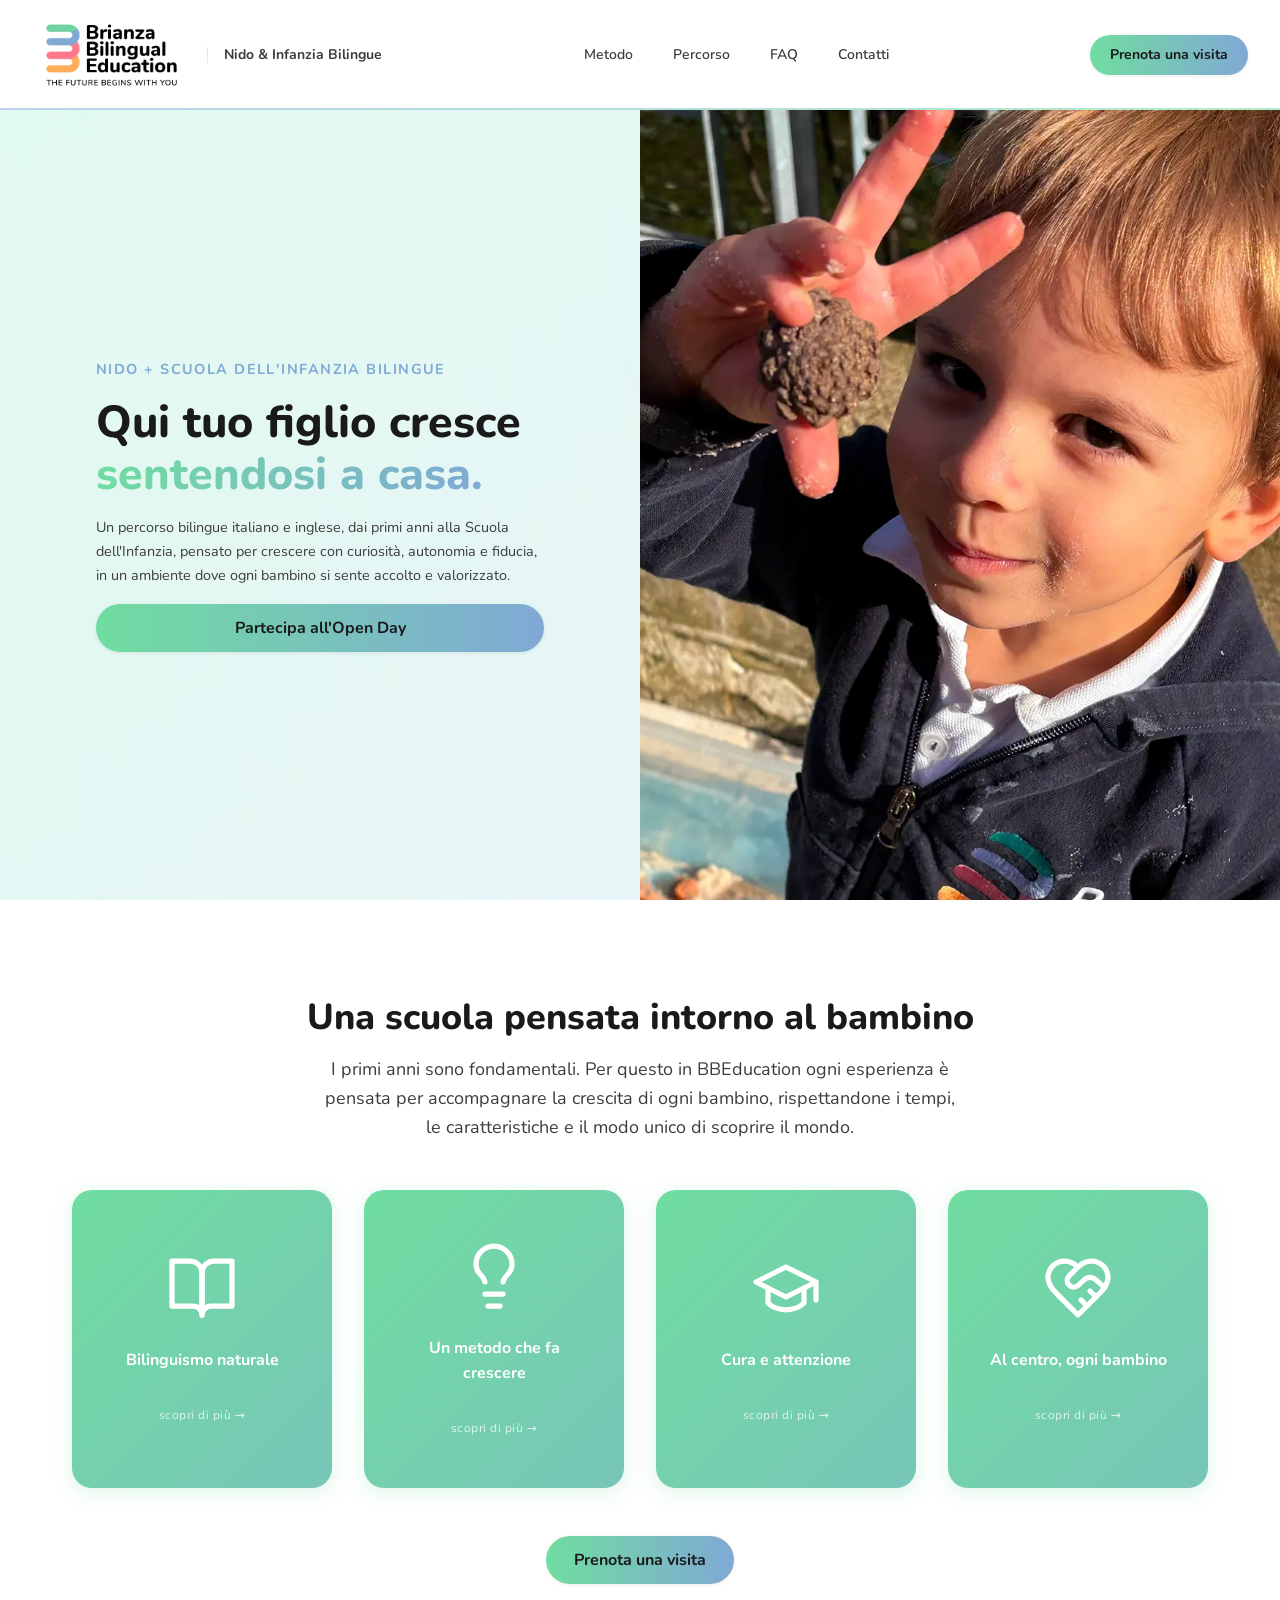
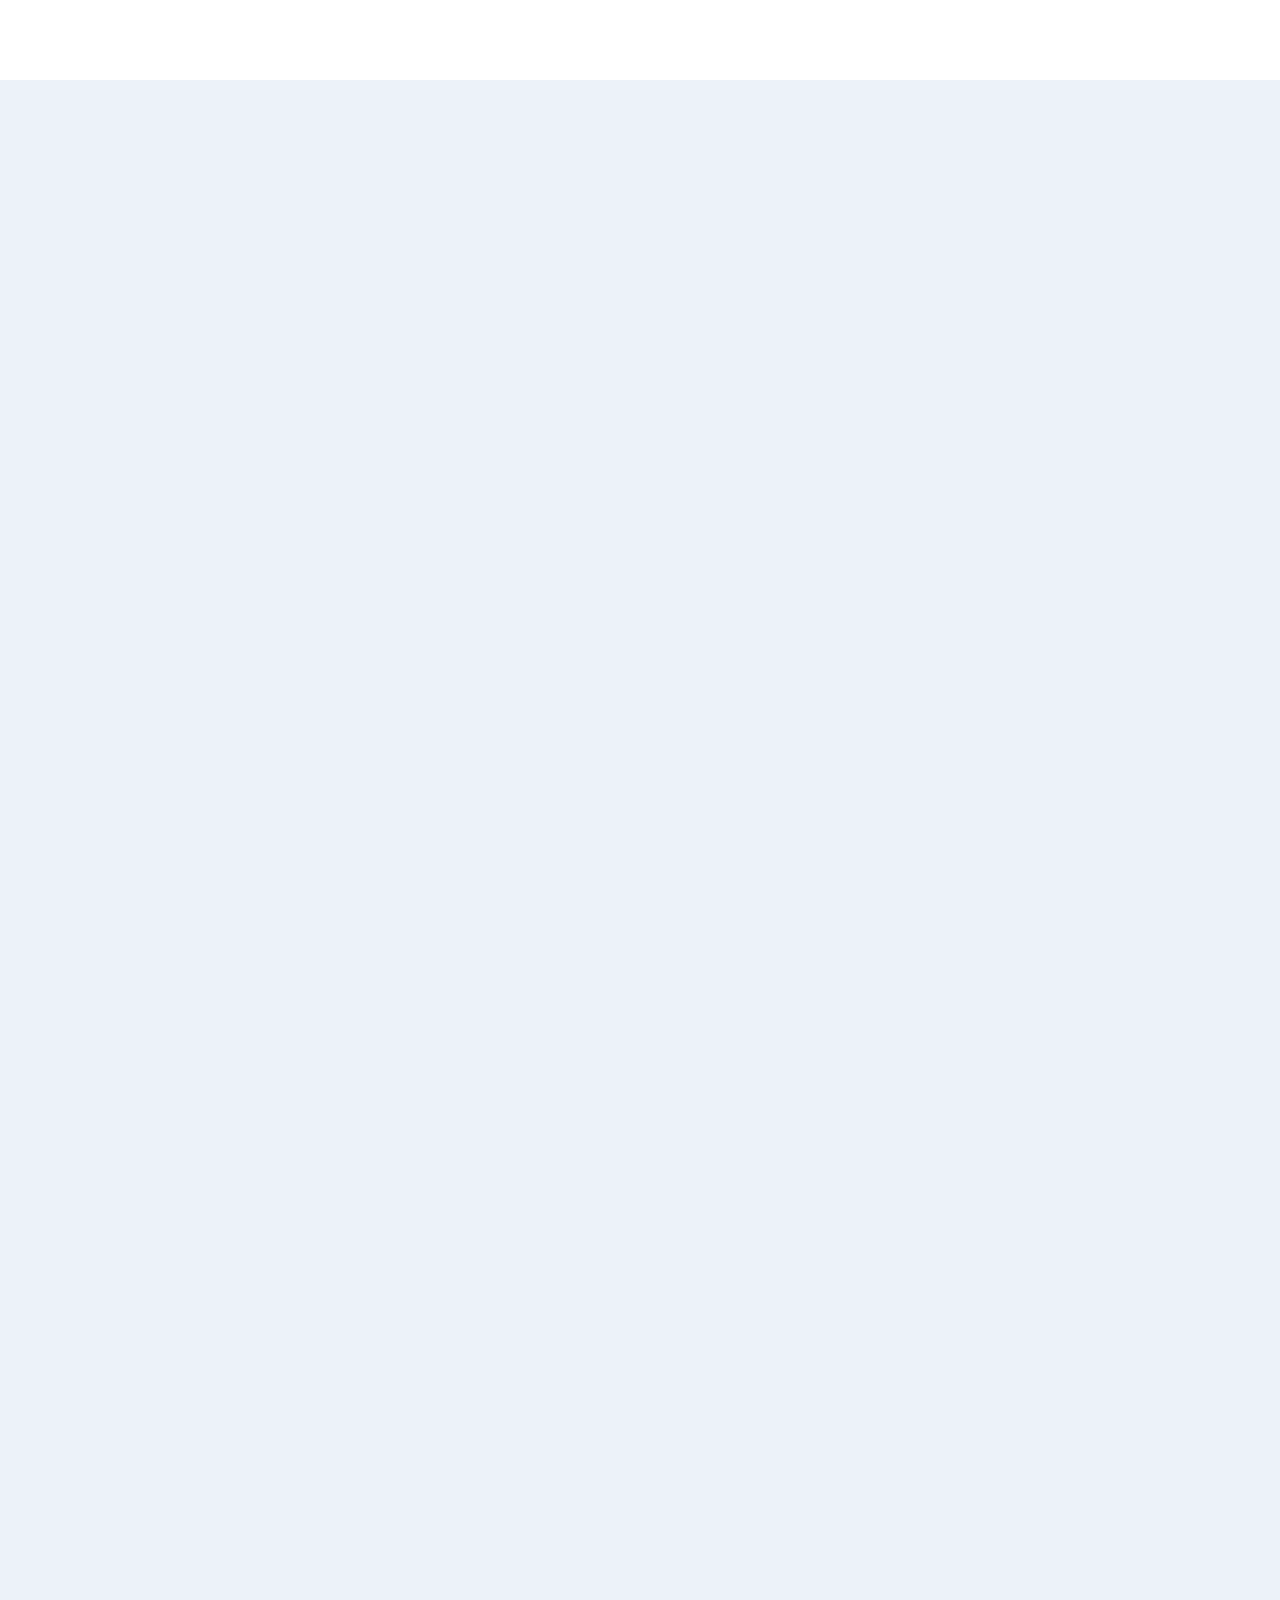
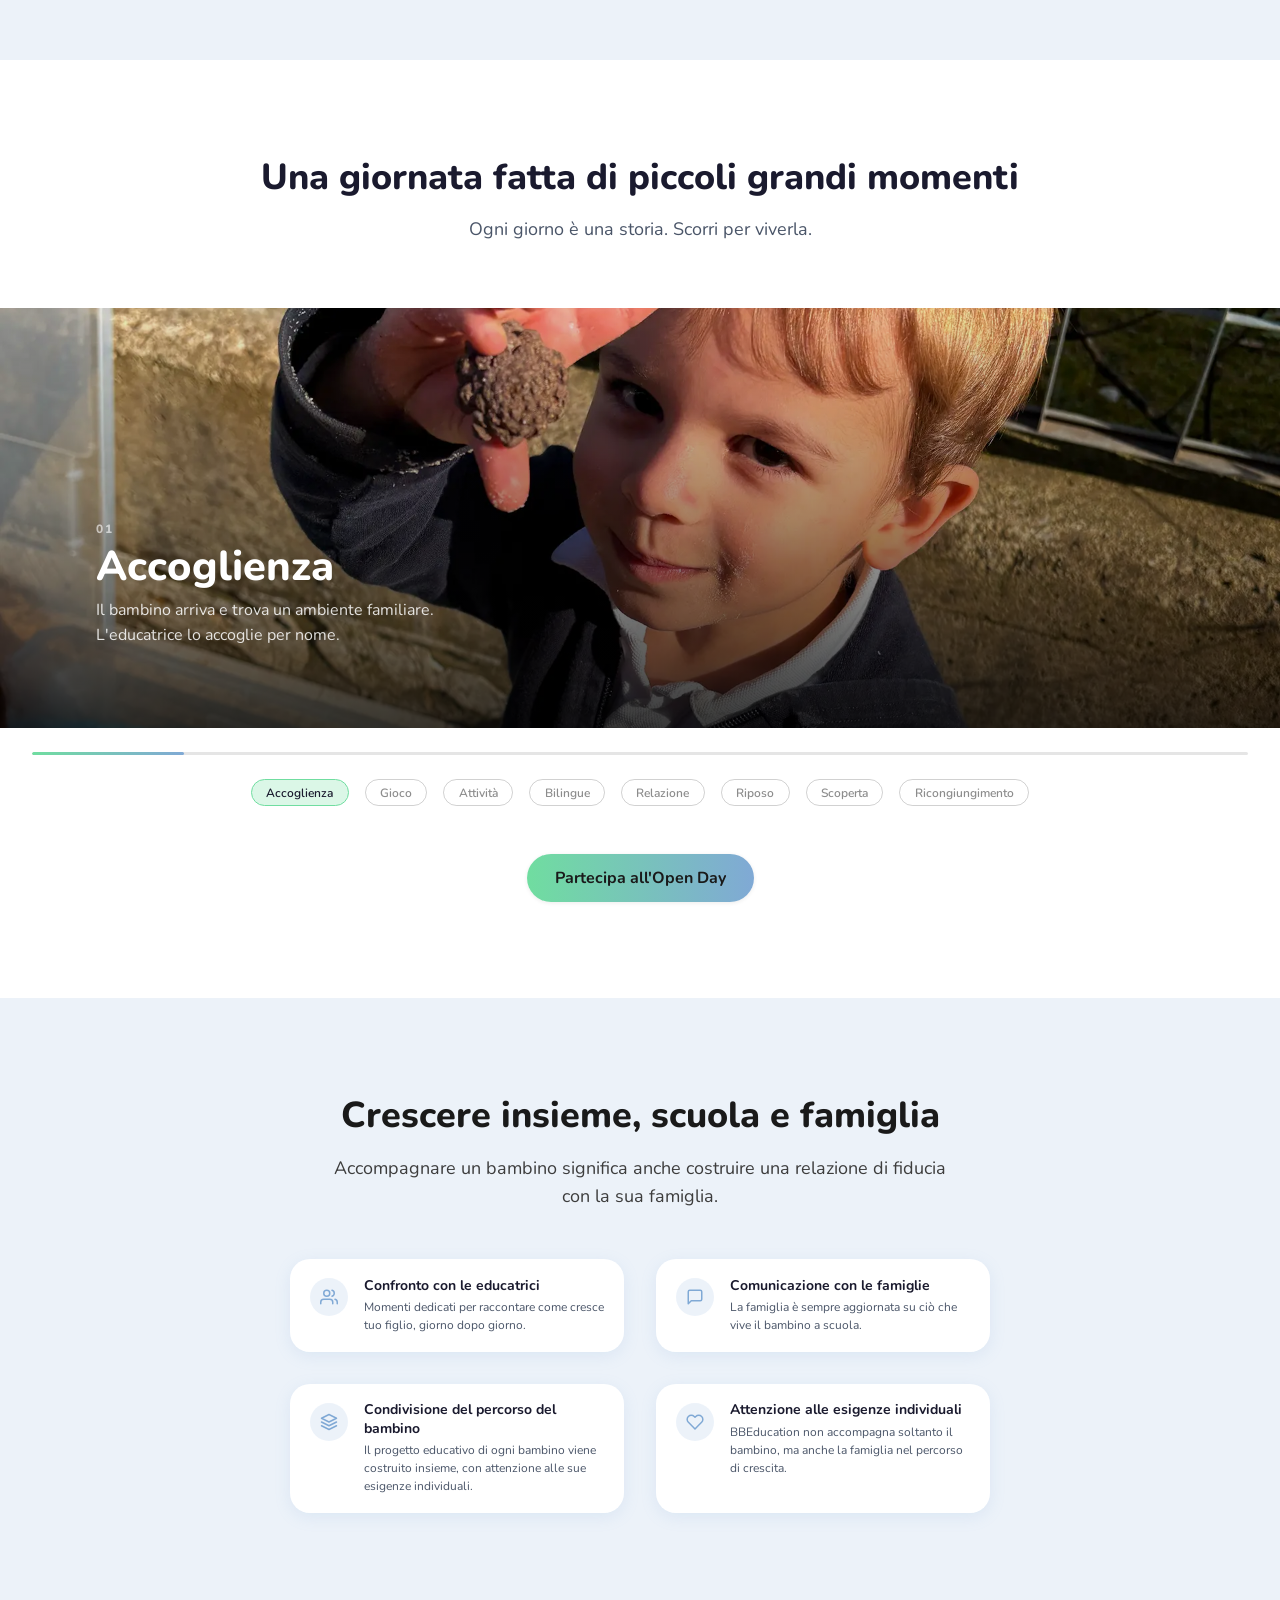
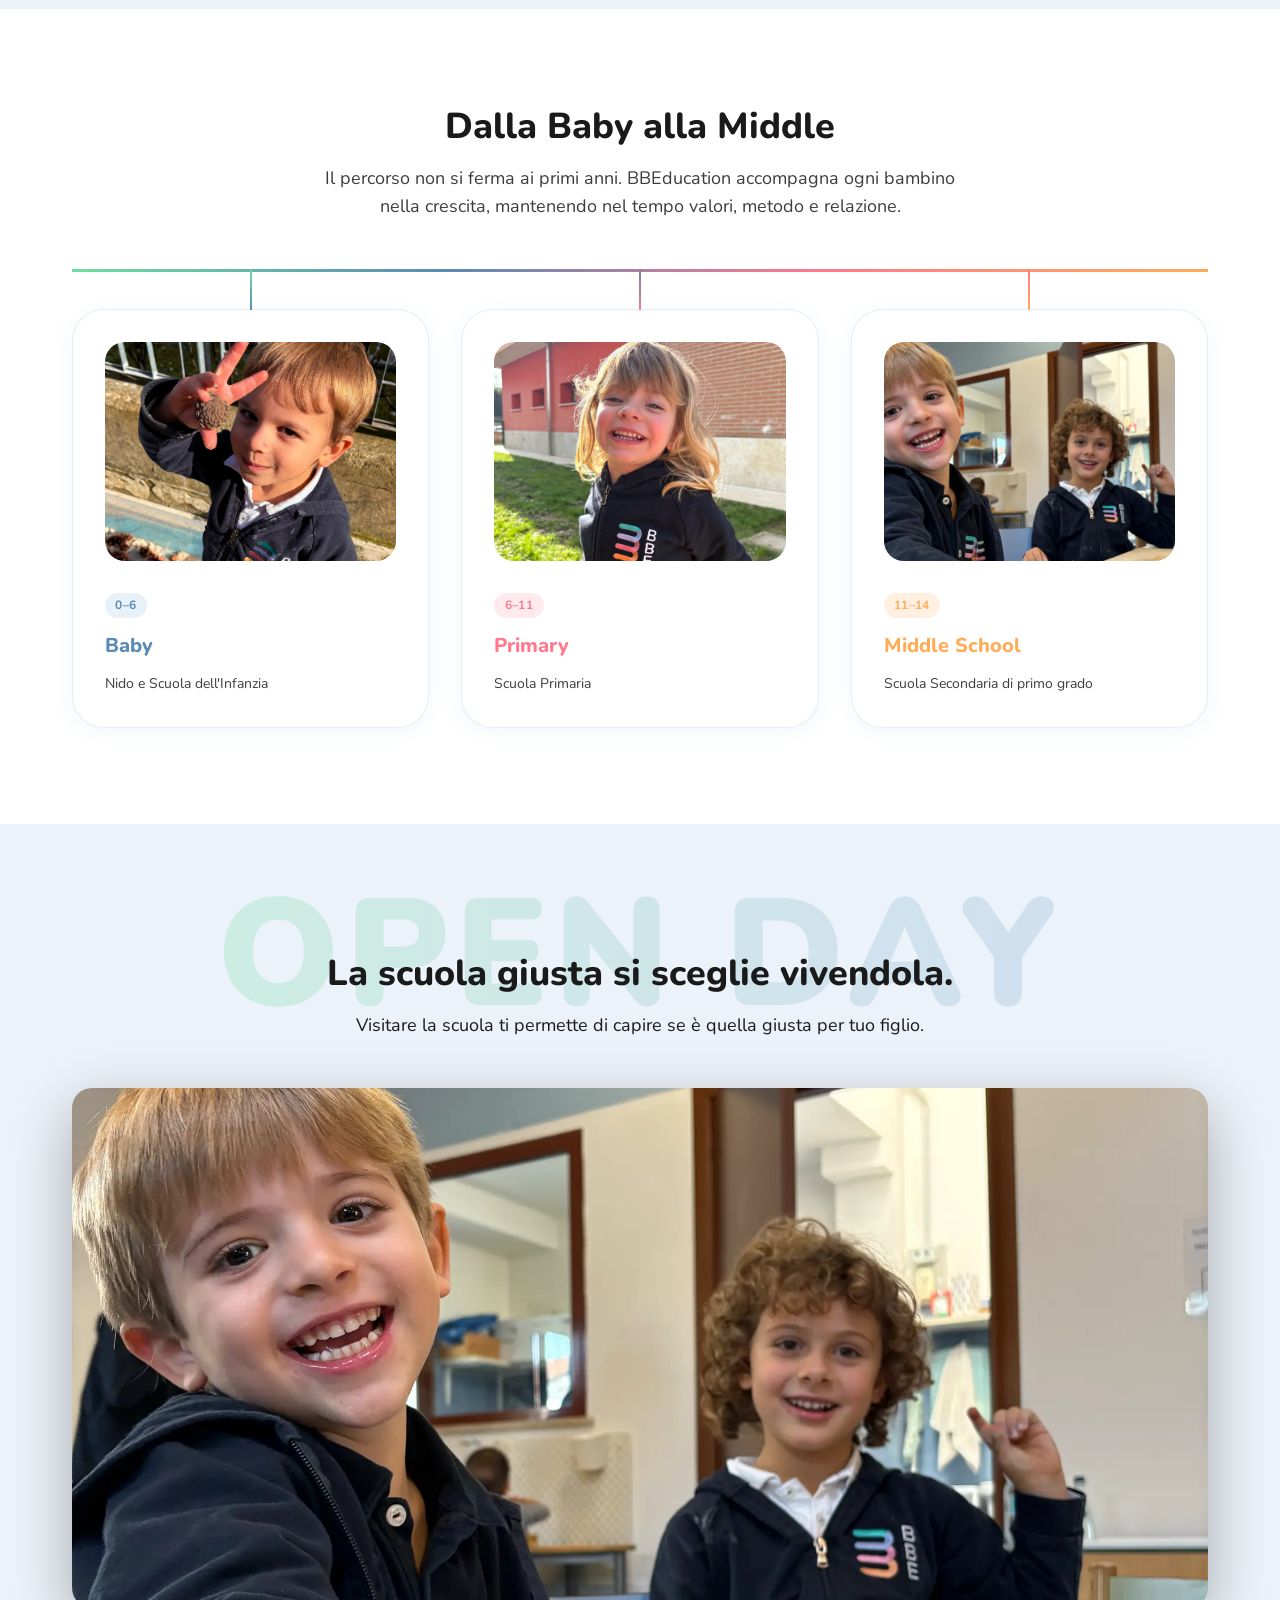
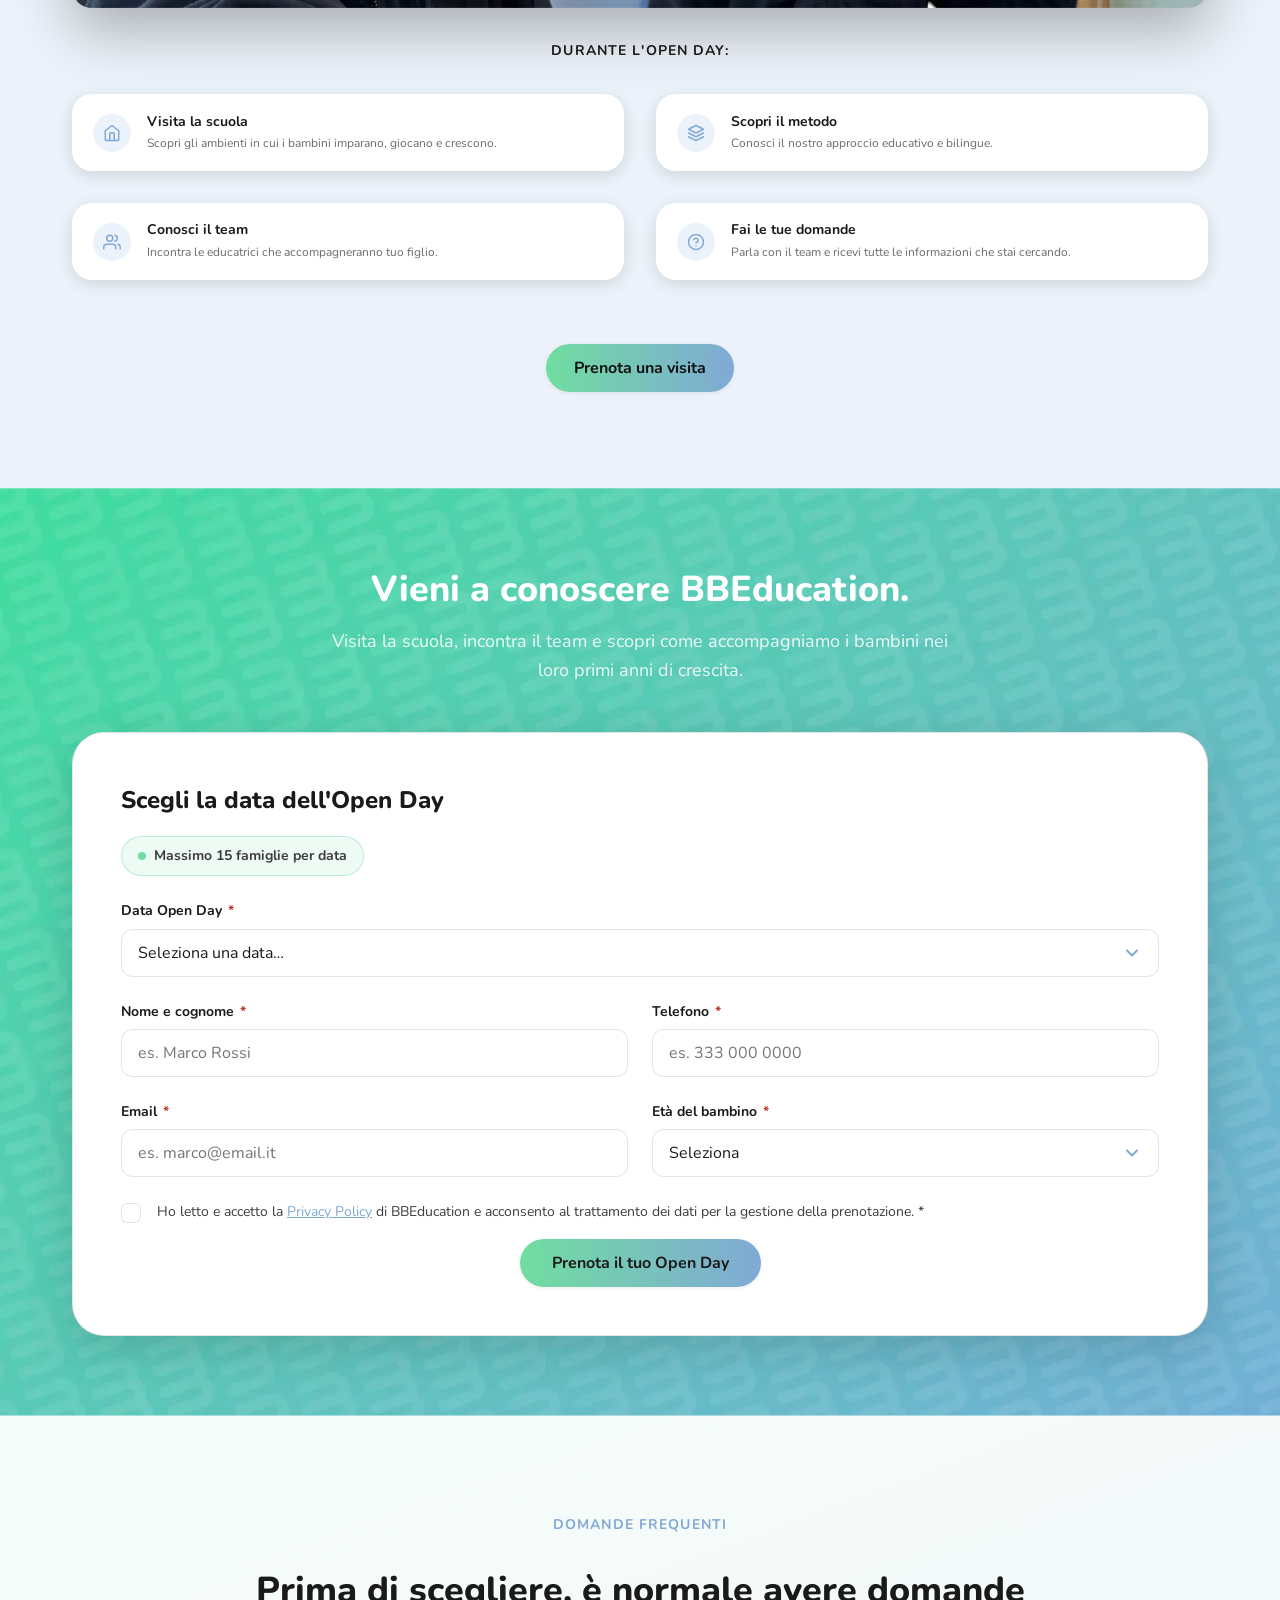
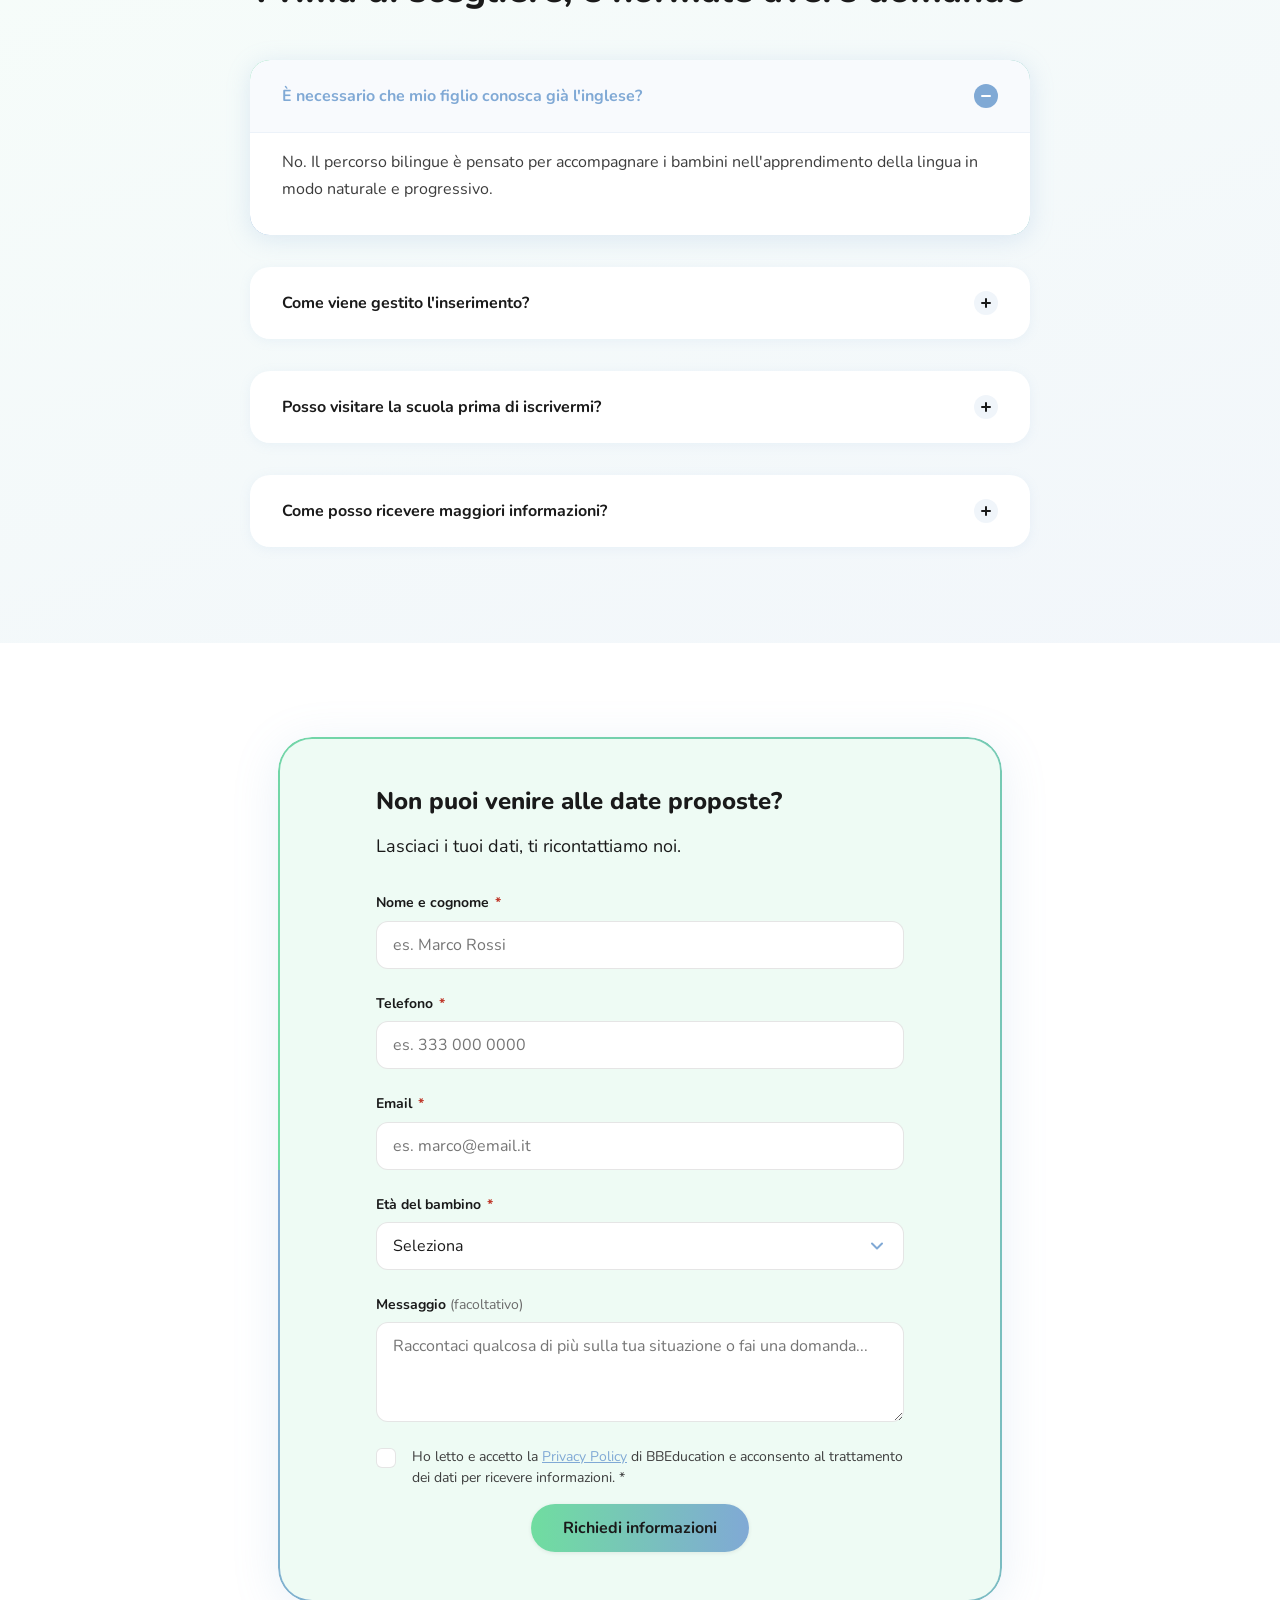
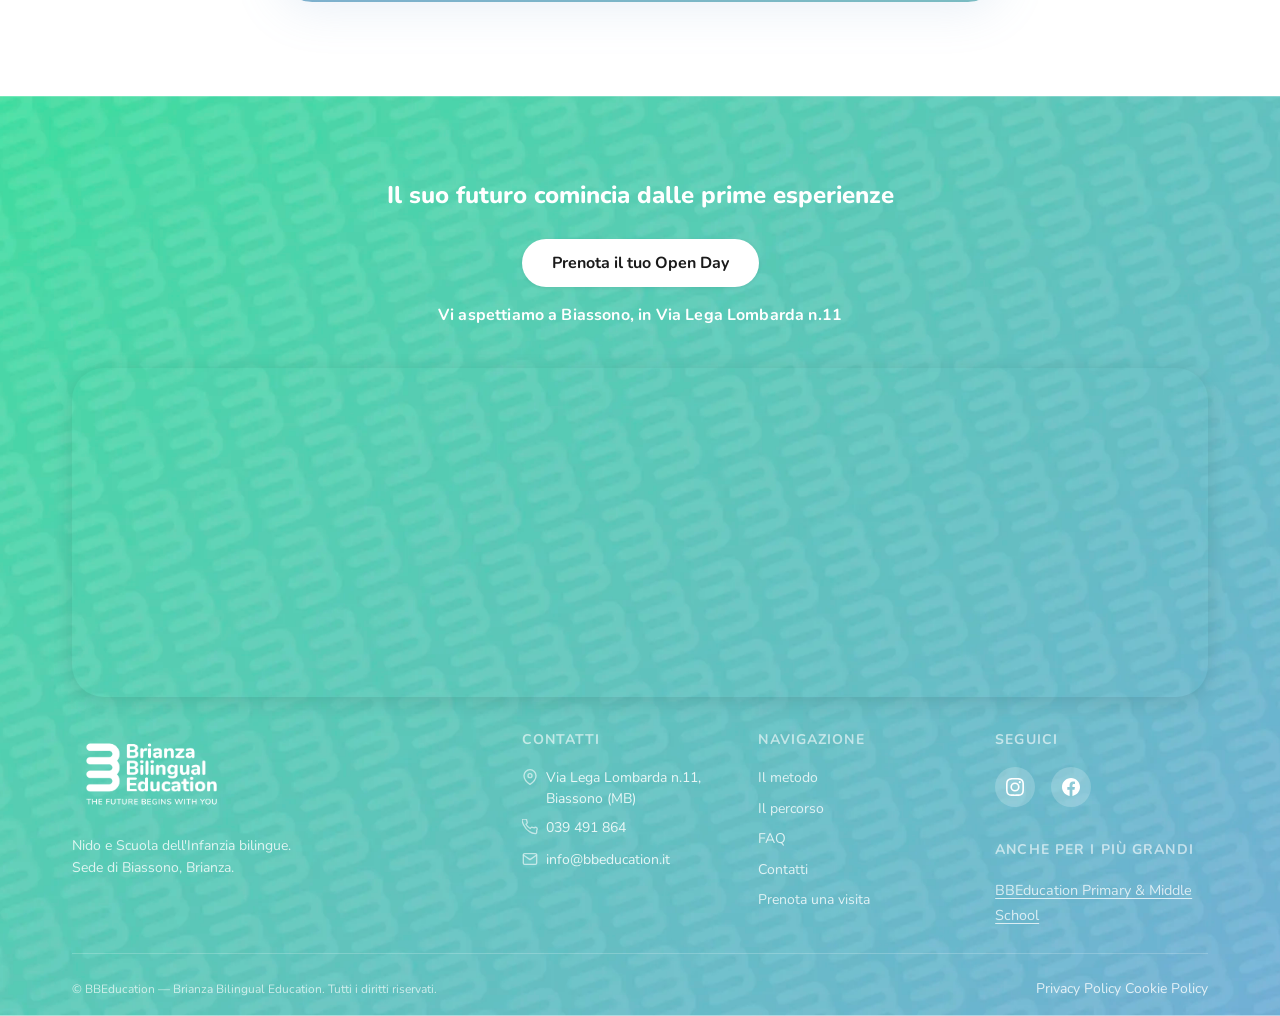
==== index.html @ c868baf5 "mockup both landing 1st draft" ====
<!DOCTYPE html>
<html lang="it">
<head>
  <meta charset="UTF-8">
  <meta name="viewport" content="width=device-width, initial-scale=1.0">

  <!-- SEO -->
  <title>Nido e Scuola dell'Infanzia Bilingue a Biassono | Open Day BBEducation</title>
  <meta name="description" content="Scopri il Nido e la Scuola dell'Infanzia bilingue BBEducation a Biassono. Prenota il tuo Open Day: metodo educativo, spazi e staff qualificato.">
  <meta name="robots" content="index, follow">

  <!-- Open Graph -->
  <meta property="og:title" content="Nido e Scuola dell'Infanzia Bilingue a Biassono | BBEducation">
  <meta property="og:description" content="Un ambiente sicuro, familiare e stimolante dove il tuo bambino impara italiano e inglese giocando. Prenota il tuo Open Day.">
  <meta property="og:type" content="website">
  <meta property="og:locale" content="it_IT">
  <!-- TODO: og:image, og:url quando disponibili -->

  <!-- Performance: preload critical font & LCP image -->
  <link rel="preload" href="Font/Nunito-VariableFont_wght.ttf" as="font" type="font/ttf" crossorigin="anonymous">
  <link rel="preload" href="Foto/baby.webp" as="image">

  <!-- Styles -->
  <link rel="stylesheet" href="css/tokens.css">
  <link rel="stylesheet" href="css/style.css?v=77">

  <!-- Structured data: confermato — nessun dato inventato -->
  <script type="application/ld+json">
  {
    "@context": "https://schema.org",
    "@graph": [
      {
        "@type": "EducationalOrganization",
        "name": "BBEducation — Brianza Bilingual Education",
        "alternateName": "BBEducation Baby",
        "description": "Nido e Scuola dell'Infanzia bilingue a Biassono per bambini da 0 a 6 anni.",
        "address": {
          "@type": "PostalAddress",
          "streetAddress": "Via Lega Lombarda n.11",
          "addressLocality": "Biassono",
          "postalCode": "20853",
          "addressRegion": "MB",
          "addressCountry": "IT"
        },
        "areaServed": "Brianza",
        "knowsLanguage": ["it", "en"]
      },
      {
        "@type": "FAQPage",
        "mainEntity": [
          {
            "@type": "Question",
            "name": "È necessario che mio figlio conosca già l'inglese?",
            "acceptedAnswer": {
              "@type": "Answer",
              "text": "No. Il percorso bilingue è pensato per accompagnare i bambini nell'apprendimento della lingua in modo naturale e progressivo."
            }
          },
          {
            "@type": "Question",
            "name": "Come viene gestito l'inserimento?",
            "acceptedAnswer": {
              "@type": "Answer",
              "text": "L'ambientamento viene accompagnato con attenzione, nel rispetto dei tempi e delle esigenze di ogni bambino."
            }
          },
          {
            "@type": "Question",
            "name": "Posso visitare la scuola prima di iscrivermi?",
            "acceptedAnswer": {
              "@type": "Answer",
              "text": "Certo. L'Open Day è l'occasione per conoscere da vicino BBEducation, il team e il progetto educativo."
            }
          },
          {
            "@type": "Question",
            "name": "Come posso ricevere maggiori informazioni?",
            "acceptedAnswer": {
              "@type": "Answer",
              "text": "Prenota il tuo Open Day: avrai la possibilità di confrontarti direttamente con il nostro team e approfondire tutto ciò che ti interessa."
            }
          }
        ]
      }
    ]
  }
  </script>
  <style>
/* ── Spaziatura uniforme ───────────────────────────────── */
    /* 1) Titolo → sottotitolo: 1rem */
    .section__title + .section__subtitle,
    .section__title + p,
    .section__title + .open-day__intro { margin-top: 1rem !important; }

    /* 2) Contenuto → CTA: 2rem */
    .section__subtitle + .btn,
    .section__subtitle + .hero__cta-group,
    .section__subtitle + div > .btn,
    .method__body + .btn,
    .method__body + a.btn,
    .open-day-agenda + div,
    .open-day__intro + .open-day-agenda { margin-top: 2rem !important; }

    /* 3) Blocchi di testo tra loro: 2rem */
    .method__body + .method__body { margin-top: 2rem !important; }
    p + p { margin-top: 2rem !important; }
    /* hero: la regola p+p non deve toccare headline→subtitle */
    .hero__copy p + p { margin-top: 0 !important; }
    /* footer contatti: gap gestito dal flex container */
    .footer__contact-list p + p { margin-top: 0 !important; }

    /* 4) Elementi della stessa sezione: 2rem */
    .section__header + *,
    .open-day-agenda__badges { gap: 2rem !important; }
    .why-grid { gap: 2rem !important; }
    .continuita-steps { gap: 2rem !important; }
    /* 1 — Una scuola pensata intorno al bambino */
    #why { background: #ffffff !important; }
    /* 2 — Metodo + Bilinguismo */
    #metodo-section { background: rgba(128,169,213,0.15) !important; }
    /* 3 — Una giornata fatta di piccoli grandi momenti */
    #giornata { background: #ffffff !important; padding-block: 96px !important; }
    @media (max-width: 767px) { #giornata { padding-block: 48px !important; } }
    @media (max-width: 767px) { #giornata .giornata-film__header { padding-bottom: 0 !important; } }
    @media (max-width: 767px) { #giornata .giornata-film__nav > div[style] { padding-top: 24px !important; padding-bottom: 0 !important; } }
    @media (max-width: 767px) { #giornata .giornata-film__nav { padding-bottom: 0 !important; } }
    #giornata { min-height: unset !important; }
    #giornata .giornata-film__header { padding-top: 0 !important; padding-bottom: 2rem !important; display: flex; flex-direction: column; gap: 1rem !important; }
    #giornata .giornata-film__header > * { margin: 0 !important; }
    #giornata .giornata-film__header .section__subtitle { text-align: center !important; align-self: center !important; width: 100% !important; }
    #giornata .giornata-film__nav { padding-bottom: 0 !important; }
    #giornata .giornata-film__stage { min-height: 420px !important; max-height: calc(100svh - 380px) !important; margin-top: 2rem !important; }
    @media (max-width: 767px) { #giornata .giornata-film__stage { max-height: clamp(200px, calc(100svh - 300px), 420px) !important; margin-top: 1rem !important; } }
    /* 4 — Crescere insieme, scuola e famiglia */
    #famiglie { background: rgba(128,169,213,0.15) !important; }
    #faq .section__eyebrow { margin-bottom: 2rem !important; }
    .site-footer { padding-top: 80px !important; }
    @media (max-width: 767px) { .site-footer { padding-top: 48px !important; } }
    .site-footer .container { padding-top: 0 !important; }
    .footer__cta-block { padding-top: 0 !important; }
    .map-container + .footer__grid { margin-top: 2rem !important; }
    /* 5 — Dalla Baby alla Middle */
    #continuita { background: #ffffff !important; }
    #continuita .section__header + .continuita-path { margin-top: 2rem !important; }

    /* Badge età */
    #continuita .pms-badge--baby    { background: rgba(128,169,213,0.18) !important; color: #5a8ab5 !important; }
    #continuita .pms-badge--primary { background: rgba(255,120,141,0.15) !important; color: #FF788D !important; }
    #continuita .pms-badge--middle  { background: rgba(255,172,89,0.18)  !important; color: #FFAC59 !important; }

    /* Label titolo card */
    #continuita .pms-label--baby    { color: #5a8ab5 !important; }
    #continuita .pms-label--primary { color: #FF788D !important; }
    #continuita .pms-label--middle  { color: #FFAC59 !important; }

    /* Active state Baby */
    #continuita .continuita-step--active .continuita-step__badge { background: rgba(128,169,213,0.18) !important; color: #5a8ab5 !important; }
    #continuita .continuita-step--active .continuita-step__label { color: #5a8ab5 !important; }

    /* Linea orizzontale: gradiente baby → primary → middle */
    #continuita .continuita-path::before {
      background: linear-gradient(90deg, #70DDA0 0%, #5a8ab5 33%, #FF788D 66%, #FFAC59 100%) !important;
    }

    /* Connettori verticali */
    #continuita .continuita-step::before { opacity: 1 !important; background: linear-gradient(to bottom, #70DDA0, #5a8ab5) !important; }
    #continuita .continuita-step:nth-child(2)::before { background: linear-gradient(to bottom, #5a8ab5, #FF788D) !important; }
    #continuita .continuita-step:nth-child(3)::before { background: linear-gradient(to bottom, #FF788D, #FFAC59) !important; }
    #continuita .continuita-path.path-in-view .continuita-step::before { opacity: 1 !important; }

    /* Hover stroke — base */
    #continuita .continuita-step::after {
      content: ''; position: absolute; inset: -2px;
      border-radius: calc(var(--radius-lg, 16px) + 2px); padding: 2px;
      -webkit-mask: linear-gradient(#fff 0 0) content-box, linear-gradient(#fff 0 0);
      -webkit-mask-composite: xor;
      mask: linear-gradient(#fff 0 0) content-box, linear-gradient(#fff 0 0);
      mask-composite: exclude;
      --ct-sweep: 0%;
      transition: --ct-sweep 0.75s cubic-bezier(0.22, 1, 0.36, 1);
      z-index: 1; pointer-events: none;
    }
    #continuita .continuita-step:hover::after { --ct-sweep: 100%; }
    @media (hover: none) { #continuita .continuita-step::after { display: none; } }
    #continuita .continuita-step:nth-child(1)::after { background: conic-gradient(from -90deg, #5a8ab5 0% var(--ct-sweep), transparent var(--ct-sweep)); }
    #continuita .continuita-step:nth-child(2)::after { background: conic-gradient(from -90deg, #FF788D 0% var(--ct-sweep), transparent var(--ct-sweep)); }
    #continuita .continuita-step:nth-child(3)::after { background: conic-gradient(from -90deg, #FFAC59 0% var(--ct-sweep), transparent var(--ct-sweep)); }
    /* 6 — Open Day: sfondi separati */
    #open-day { background: none !important; }
    #open-day .oda-panel--agenda { background: rgba(128,169,213,0.15) !important; }
    #open-day .oda-panel--agenda .section__title,
    #open-day .oda-panel--agenda .open-day__intro,
    #open-day .oda-panel--agenda .open-day-date-intro { color: var(--color-text) !important; }
    #open-day .oda-panel--agenda .section__title { margin-bottom: 0 !important; }
    #open-day .oda-panel--agenda .open-day__intro { margin-top: 1rem !important; margin-bottom: 2rem !important; }
    #open-day .oda-panel--agenda .open-day__capacity { color: var(--color-text-muted) !important; border-color: var(--color-border) !important; }
    /* Pulsante gradiente */
    #open-day .oda-panel--agenda .btn-white { background: var(--bbe-baby-gradient) !important; color: #111 !important; border: none !important; margin-top: 2rem !important; }
    @media (max-width: 767px) { #open-day .oda-panel--agenda .btn-white { margin-top: 0 !important; } }
    @media (max-width: 767px) { #open-day .oda-panel--agenda div:has(> a.btn-white) { margin-top: 24px !important; padding-top: 0 !important; } }
    /* Card badge */
    #open-day .oda-panel--agenda .oda-badge { background: #fff !important; }
    #open-day .oda-panel--agenda .oda-badge__icon { background: rgba(128,169,213,0.15) !important; color: var(--bbe-baby-blue) !important; }
    #open-day .oda-panel--agenda .oda-badge__title { color: var(--color-text) !important; }
    #open-day .oda-panel--agenda .oda-badge__body { color: var(--color-text-muted) !important; }
    /* "Durante l'Open Day:" in nero */
    #open-day .oda-panel--agenda .open-day__agenda-label { color: var(--color-text) !important; margin-top: 2rem !important; }
    /* Scritta decorativa "Open Day" in gradiente */
    #open-day .oda-panel--agenda .section__eyebrow {
      background: var(--bbe-baby-gradient) !important;
      -webkit-background-clip: text !important;
      background-clip: text !important;
      color: transparent !important;
      opacity: 0.25 !important;
      margin-top: 2rem !important;
    }
    #open-day .oda-panel--agenda .container { padding-top: 2rem !important; }
    #open-day .oda-panel--form { background: url('gradientiepatternbaby/patterngradientebaby.webp') center / cover no-repeat !important; padding-top: 80px !important; padding-bottom: 80px !important; }
    @media (max-width: 767px) { #open-day .oda-panel--form { padding-top: 48px !important; padding-bottom: 48px !important; } }
    #booking-form-section { margin-top: 0 !important; }
    #open-day .oda-panel--form .section__header { margin-bottom: 2rem !important; }

    /* ════════════════════════════════════════════════════════════
       METODO — pulsante: stessa dimensione del pulsante PMS
    ════════════════════════════════════════════════════════════ */
    #metodo-section .btn-primary {
      padding: 0.65em 1.5em !important;
      min-height: 50px !important;
      font-size: var(--text-base) !important;
      line-height: normal !important;
    }

    /* ════════════════════════════════════════════════════════════
       METODO — mobile (≤759px): riduce gap tra titolo e testi
    ════════════════════════════════════════════════════════════ */
    @media (max-width: 759px) {
      #metodo-section .metodo__panel .section__title {
        margin-bottom: -0.35rem !important;
        font-size: 1.5rem !important;
      }
    }

    /* ════════════════════════════════════════════════════════════
       METODO — desktop sticky: immagine più alta e prominente
    ════════════════════════════════════════════════════════════ */
    @media (min-width: 760px) {
      #metodo-section:not(.metodo--flow) .metodo__img {
        max-width: min(46vw, 500px) !important;
        height: min(clamp(240px, 62svh, 580px), calc(100svh - 110px - 6svh)) !important;
        object-position: center 20% !important;
      }
      #metodo-section:not(.metodo--flow) .metodo__inner {
        align-items: safe center !important;
        padding-top: clamp(1.5rem, 5svh, 3.5rem) !important;
        padding-bottom: clamp(1.5rem, 5svh, 3.5rem) !important;
      }
      #metodo-section:not(.metodo--flow) .metodo__panel .section__title {
        font-size: 1.9rem !important;
      }
    }

    /* ════════════════════════════════════════════════════════════
       METODO — flow mode su viewport LARGHI (≥760px, altezza <560px)
       Quando il viewport è troppo basso per lo sticky ma abbastanza largo
       per due colonne: layout 2 colonne (testo sinistra | immagine destra),
       entrambe le sezioni visibili, non-sticky.
       Stessa logica della sezione Primary/Middle della pagina PMS.
    ════════════════════════════════════════════════════════════ */
    @media (min-width: 760px) {
      /* Inner: altezza automatica */
      #metodo-section.metodo--flow .metodo__inner {
        height: auto !important;
        align-items: flex-start !important;
        padding-top: clamp(var(--space-4), 5svh, var(--space-5)) !important;
        padding-bottom: clamp(var(--space-4), 5svh, var(--space-5)) !important;
      }
      /* Vgrid: colonna verticale di pair */
      #metodo-section.metodo--flow .metodo__vgrid {
        display: flex !important;
        flex-direction: column !important;
        gap: clamp(var(--space-5), 6svh, var(--space-6)) !important;
        align-items: stretch !important;
      }
      /* Ogni pair: CSS Grid 2 colonne uguali — testo sinistra, immagine destra */
      #metodo-section.metodo--flow .metodo__pair {
        display: grid !important;
        grid-template-columns: 1fr 1fr !important;
        grid-template-rows: 1fr !important;
        gap: clamp(1.5rem, 4vw, 3rem) !important;
        align-items: stretch !important;
      }
      /* Panel testo: cella sinistra */
      #metodo-section.metodo--flow .metodo__panel {
        grid-column: 1 !important;
        grid-row: 1 !important;
        min-width: 0 !important;
        padding: var(--space-3) 0 !important;
        gap: 0.35rem !important;
        opacity: 1 !important;
        transform: none !important;
        pointer-events: auto !important;
      }
      /* Titolo: dimensione nel layout a 2 colonne */
      #metodo-section.metodo--flow .metodo__panel .section__title {
        font-size: clamp(1.4rem, 2.5vw, 1.9rem) !important;
        line-height: 1.15 !important;
        margin-bottom: 0.2rem !important;
      }
      /* Immagine: cella destra, si estende all'altezza del testo */
      #metodo-section.metodo--flow .metodo__img {
        grid-column: 2 !important;
        grid-row: 1 !important;
        order: 0 !important;
        width: 100% !important;
        height: clamp(280px, 60svh, 460px) !important;
        min-height: 0 !important;
        max-width: none !important;
        aspect-ratio: auto !important;
        object-fit: cover !important;
        object-position: center 20% !important;
        border-radius: var(--radius-lg) !important;
        opacity: 1 !important;
      }
      /* Dots: non utili in questa modalità */
      #metodo-section.metodo--flow .metodo__dots {
        display: none !important;
      }
    }
</style>
</head>

<body>

  <!-- Skip to main content -->
  <a class="skip-link" href="#main-content">Vai al contenuto principale</a>

  <!-- ============================================================
       1. HEADER STICKY
  ============================================================ -->
  <header class="site-header" role="banner">
    <div class="container header__inner">

      <!-- Brand -->
      <a href="#" class="header__brand" aria-label="BBEducation — torna all'inizio della pagina">
        <img
          src="logo/BBEnormalelogofull.webp"
          alt="BBEducation logo"
          class="header__logo"
          width="315"
          height="90"
        >
        <span class="header__label">Nido &amp; Infanzia Bilingue</span>
      </a>

      <!-- Nav minimale -->
      <nav class="header__nav" aria-label="Navigazione principale">
        <ul>
          <li><a href="#method">Metodo</a></li>
          <li><a href="#continuita">Percorso</a></li>
          <li><a href="#faq">FAQ</a></li>
          <li><a href="#info">Contatti</a></li>
        </ul>
      </nav>

      <!-- CTA primaria -->
      <div class="header__cta">
        <a href="#booking-form-section" class="btn btn-primary">Prenota una visita</a>
      </div>

    </div>
  </header>

  <!-- ============================================================
       MAIN
  ============================================================ -->
  <main id="main-content">

    <!-- ==========================================================
         2. HERO
    ========================================================== -->
    <section
      id="hero"
      class="hero"
      aria-labelledby="hero-h1"
    >
      <!--
        Layout: column su mobile → immagine sopra (DOM first), testo sotto.
        flex-direction: row su desktop → testo sinistra (order:-1), immagine destra.
      -->
      <div class="hero__inner">

        <!-- Immagine — destra su desktop (order:1), sopra il copy su mobile (DOM first) -->
        <div class="hero__media" aria-hidden="true">
          <img
            src="Foto/baby.webp"
            alt=""
            class="hero__image"
            width="840"
            height="960"
            fetchpriority="high"
            decoding="async"
          >
          <!-- hero__media-overlay rimosso -->
        </div>

        <!-- Copy — sinistra su desktop (order:-1), sotto immagine su mobile -->
        <div class="hero__copy">
          <p class="hero__eyebrow">Nido + Scuola dell'Infanzia Bilingue</p>

          <!-- H1 SEO — semanticamente corretto, gerarchicamente primo -->
          <h1 id="hero-h1" class="hero__h1">
            Nido e Scuola dell'Infanzia Bilingue a Biassono
          </h1>

          <!-- Headline emozionale — rilevanza visiva principale -->
          <p class="hero__headline">
            Qui tuo figlio cresce<br>
            <span>sentendosi a casa.</span>
          </p>

          <p class="hero__subtitle">
            Un percorso bilingue italiano e inglese, dai primi anni alla Scuola dell'Infanzia, pensato per crescere con curiosità, autonomia e&nbsp;fiducia, in un ambiente dove ogni bambino si sente accolto e&nbsp;valorizzato.
          </p>

          <div class="hero__cta-group">
            <a href="#booking-form-section" class="btn btn-primary">
              Partecipa all'Open Day
            </a>
          </div>

        </div>

      </div>

      <!-- Recensioni rimosse -->
      <div class="hero__social" style="display:none;">
        <div class="reviews-plugin-wrapper" aria-label="Recensioni Google">
          <div class="reviews-marquee">
            <div class="reviews-grid" aria-hidden="false">
              <!-- Set 1 -->
              <article class="review-card">
                <div class="review-card__stars" aria-label="5 stelle">★★★★★</div>
                <p class="review-card__text">"Ambiente caldo, Lorenzo si è ambientato subito. Educatrici davvero eccezionali."</p>
                <p class="review-card__author">Famiglia Rossetti</p>
                <div class="review-card__source" aria-label="Recensione Google"><svg viewBox="0 0 24 24" width="16" height="16" aria-hidden="true"><path fill="#4285F4" d="M22.56 12.25c0-.78-.07-1.53-.2-2.25H12v4.26h5.92c-.26 1.37-1.04 2.53-2.21 3.31v2.77h3.57c2.08-1.92 3.28-4.74 3.28-8.09z"/><path fill="#34A853" d="M12 23c2.97 0 5.46-.98 7.28-2.66l-3.57-2.77c-.98.66-2.23 1.06-3.71 1.06-2.86 0-5.29-1.93-6.16-4.53H2.18v2.84C3.99 20.53 7.7 23 12 23z"/><path fill="#FBBC05" d="M5.84 14.09c-.22-.66-.35-1.36-.35-2.09s.13-1.43.35-2.09V7.07H2.18C1.43 8.55 1 10.22 1 12s.43 3.45 1.18 4.93l2.85-2.22.81-.62z"/><path fill="#EA4335" d="M12 5.38c1.62 0 3.06.56 4.21 1.64l3.15-3.15C17.45 2.09 14.97 1 12 1 7.7 1 3.99 3.47 2.18 7.07l3.66 2.84c.87-2.6 3.3-4.53 6.16-4.53z"/></svg></div>
              </article>
              <article class="review-card">
                <div class="review-card__stars" aria-label="5 stelle">★★★★★</div>
                <p class="review-card__text">"Giulia a 4 anni risponde già in inglese. Approccio naturale, mai forzato."</p>
                <p class="review-card__author">Famiglia Bianchi</p>
                <div class="review-card__source" aria-label="Recensione Google"><svg viewBox="0 0 24 24" width="16" height="16" aria-hidden="true"><path fill="#4285F4" d="M22.56 12.25c0-.78-.07-1.53-.2-2.25H12v4.26h5.92c-.26 1.37-1.04 2.53-2.21 3.31v2.77h3.57c2.08-1.92 3.28-4.74 3.28-8.09z"/><path fill="#34A853" d="M12 23c2.97 0 5.46-.98 7.28-2.66l-3.57-2.77c-.98.66-2.23 1.06-3.71 1.06-2.86 0-5.29-1.93-6.16-4.53H2.18v2.84C3.99 20.53 7.7 23 12 23z"/><path fill="#FBBC05" d="M5.84 14.09c-.22-.66-.35-1.36-.35-2.09s.13-1.43.35-2.09V7.07H2.18C1.43 8.55 1 10.22 1 12s.43 3.45 1.18 4.93l2.85-2.22.81-.62z"/><path fill="#EA4335" d="M12 5.38c1.62 0 3.06.56 4.21 1.64l3.15-3.15C17.45 2.09 14.97 1 12 1 7.7 1 3.99 3.47 2.18 7.07l3.66 2.84c.87-2.6 3.3-4.53 6.16-4.53z"/></svg></div>
              </article>
              <article class="review-card">
                <div class="review-card__stars" aria-label="5 stelle">★★★★★</div>
                <p class="review-card__text">"Dall'Open Day era chiaro: team professionale e progetto solido. Marco cresciuto tantissimo."</p>
                <p class="review-card__author">Famiglia Colombo</p>
                <div class="review-card__source" aria-label="Recensione Google"><svg viewBox="0 0 24 24" width="16" height="16" aria-hidden="true"><path fill="#4285F4" d="M22.56 12.25c0-.78-.07-1.53-.2-2.25H12v4.26h5.92c-.26 1.37-1.04 2.53-2.21 3.31v2.77h3.57c2.08-1.92 3.28-4.74 3.28-8.09z"/><path fill="#34A853" d="M12 23c2.97 0 5.46-.98 7.28-2.66l-3.57-2.77c-.98.66-2.23 1.06-3.71 1.06-2.86 0-5.29-1.93-6.16-4.53H2.18v2.84C3.99 20.53 7.7 23 12 23z"/><path fill="#FBBC05" d="M5.84 14.09c-.22-.66-.35-1.36-.35-2.09s.13-1.43.35-2.09V7.07H2.18C1.43 8.55 1 10.22 1 12s.43 3.45 1.18 4.93l2.85-2.22.81-.62z"/><path fill="#EA4335" d="M12 5.38c1.62 0 3.06.56 4.21 1.64l3.15-3.15C17.45 2.09 14.97 1 12 1 7.7 1 3.99 3.47 2.18 7.07l3.66 2.84c.87-2.6 3.3-4.53 6.16-4.53z"/></svg></div>
              </article>
              <article class="review-card">
                <div class="review-card__stars" aria-label="5 stelle">★★★★★</div>
                <p class="review-card__text">"Due anni qui e nostra figlia torna a casa felice ogni giorno, con nuove parole in inglese."</p>
                <p class="review-card__author">Famiglia De Angelis</p>
                <div class="review-card__source" aria-label="Recensione Google"><svg viewBox="0 0 24 24" width="16" height="16" aria-hidden="true"><path fill="#4285F4" d="M22.56 12.25c0-.78-.07-1.53-.2-2.25H12v4.26h5.92c-.26 1.37-1.04 2.53-2.21 3.31v2.77h3.57c2.08-1.92 3.28-4.74 3.28-8.09z"/><path fill="#34A853" d="M12 23c2.97 0 5.46-.98 7.28-2.66l-3.57-2.77c-.98.66-2.23 1.06-3.71 1.06-2.86 0-5.29-1.93-6.16-4.53H2.18v2.84C3.99 20.53 7.7 23 12 23z"/><path fill="#FBBC05" d="M5.84 14.09c-.22-.66-.35-1.36-.35-2.09s.13-1.43.35-2.09V7.07H2.18C1.43 8.55 1 10.22 1 12s.43 3.45 1.18 4.93l2.85-2.22.81-.62z"/><path fill="#EA4335" d="M12 5.38c1.62 0 3.06.56 4.21 1.64l3.15-3.15C17.45 2.09 14.97 1 12 1 7.7 1 3.99 3.47 2.18 7.07l3.66 2.84c.87-2.6 3.3-4.53 6.16-4.53z"/></svg></div>
              </article>
              <!-- Set 2 — clone per loop seamless -->
              <article class="review-card" aria-hidden="true">
                <div class="review-card__stars">★★★★★</div>
                <p class="review-card__text">"Ambiente caldo, Lorenzo si è ambientato subito. Educatrici davvero eccezionali."</p>
                <p class="review-card__author">Famiglia Rossetti</p>
                <div class="review-card__source"><svg viewBox="0 0 24 24" width="16" height="16" aria-hidden="true"><path fill="#4285F4" d="M22.56 12.25c0-.78-.07-1.53-.2-2.25H12v4.26h5.92c-.26 1.37-1.04 2.53-2.21 3.31v2.77h3.57c2.08-1.92 3.28-4.74 3.28-8.09z"/><path fill="#34A853" d="M12 23c2.97 0 5.46-.98 7.28-2.66l-3.57-2.77c-.98.66-2.23 1.06-3.71 1.06-2.86 0-5.29-1.93-6.16-4.53H2.18v2.84C3.99 20.53 7.7 23 12 23z"/><path fill="#FBBC05" d="M5.84 14.09c-.22-.66-.35-1.36-.35-2.09s.13-1.43.35-2.09V7.07H2.18C1.43 8.55 1 10.22 1 12s.43 3.45 1.18 4.93l2.85-2.22.81-.62z"/><path fill="#EA4335" d="M12 5.38c1.62 0 3.06.56 4.21 1.64l3.15-3.15C17.45 2.09 14.97 1 12 1 7.7 1 3.99 3.47 2.18 7.07l3.66 2.84c.87-2.6 3.3-4.53 6.16-4.53z"/></svg></div>
              </article>
              <article class="review-card" aria-hidden="true">
                <div class="review-card__stars">★★★★★</div>
                <p class="review-card__text">"Giulia a 4 anni risponde già in inglese. Approccio naturale, mai forzato."</p>
                <p class="review-card__author">Famiglia Bianchi</p>
                <div class="review-card__source"><svg viewBox="0 0 24 24" width="16" height="16" aria-hidden="true"><path fill="#4285F4" d="M22.56 12.25c0-.78-.07-1.53-.2-2.25H12v4.26h5.92c-.26 1.37-1.04 2.53-2.21 3.31v2.77h3.57c2.08-1.92 3.28-4.74 3.28-8.09z"/><path fill="#34A853" d="M12 23c2.97 0 5.46-.98 7.28-2.66l-3.57-2.77c-.98.66-2.23 1.06-3.71 1.06-2.86 0-5.29-1.93-6.16-4.53H2.18v2.84C3.99 20.53 7.7 23 12 23z"/><path fill="#FBBC05" d="M5.84 14.09c-.22-.66-.35-1.36-.35-2.09s.13-1.43.35-2.09V7.07H2.18C1.43 8.55 1 10.22 1 12s.43 3.45 1.18 4.93l2.85-2.22.81-.62z"/><path fill="#EA4335" d="M12 5.38c1.62 0 3.06.56 4.21 1.64l3.15-3.15C17.45 2.09 14.97 1 12 1 7.7 1 3.99 3.47 2.18 7.07l3.66 2.84c.87-2.6 3.3-4.53 6.16-4.53z"/></svg></div>
              </article>
              <article class="review-card" aria-hidden="true">
                <div class="review-card__stars">★★★★★</div>
                <p class="review-card__text">"Dall'Open Day era chiaro: team professionale e progetto solido. Marco cresciuto tantissimo."</p>
                <p class="review-card__author">Famiglia Colombo</p>
                <div class="review-card__source"><svg viewBox="0 0 24 24" width="16" height="16" aria-hidden="true"><path fill="#4285F4" d="M22.56 12.25c0-.78-.07-1.53-.2-2.25H12v4.26h5.92c-.26 1.37-1.04 2.53-2.21 3.31v2.77h3.57c2.08-1.92 3.28-4.74 3.28-8.09z"/><path fill="#34A853" d="M12 23c2.97 0 5.46-.98 7.28-2.66l-3.57-2.77c-.98.66-2.23 1.06-3.71 1.06-2.86 0-5.29-1.93-6.16-4.53H2.18v2.84C3.99 20.53 7.7 23 12 23z"/><path fill="#FBBC05" d="M5.84 14.09c-.22-.66-.35-1.36-.35-2.09s.13-1.43.35-2.09V7.07H2.18C1.43 8.55 1 10.22 1 12s.43 3.45 1.18 4.93l2.85-2.22.81-.62z"/><path fill="#EA4335" d="M12 5.38c1.62 0 3.06.56 4.21 1.64l3.15-3.15C17.45 2.09 14.97 1 12 1 7.7 1 3.99 3.47 2.18 7.07l3.66 2.84c.87-2.6 3.3-4.53 6.16-4.53z"/></svg></div>
              </article>
              <article class="review-card" aria-hidden="true">
                <div class="review-card__stars">★★★★★</div>
                <p class="review-card__text">"Due anni qui e nostra figlia torna a casa felice ogni giorno, con nuove parole in inglese."</p>
                <p class="review-card__author">Famiglia De Angelis</p>
                <div class="review-card__source"><svg viewBox="0 0 24 24" width="16" height="16" aria-hidden="true"><path fill="#4285F4" d="M22.56 12.25c0-.78-.07-1.53-.2-2.25H12v4.26h5.92c-.26 1.37-1.04 2.53-2.21 3.31v2.77h3.57c2.08-1.92 3.28-4.74 3.28-8.09z"/><path fill="#34A853" d="M12 23c2.97 0 5.46-.98 7.28-2.66l-3.57-2.77c-.98.66-2.23 1.06-3.71 1.06-2.86 0-5.29-1.93-6.16-4.53H2.18v2.84C3.99 20.53 7.7 23 12 23z"/><path fill="#FBBC05" d="M5.84 14.09c-.22-.66-.35-1.36-.35-2.09s.13-1.43.35-2.09V7.07H2.18C1.43 8.55 1 10.22 1 12s.43 3.45 1.18 4.93l2.85-2.22.81-.62z"/><path fill="#EA4335" d="M12 5.38c1.62 0 3.06.56 4.21 1.64l3.15-3.15C17.45 2.09 14.97 1 12 1 7.7 1 3.99 3.47 2.18 7.07l3.66 2.84c.87-2.6 3.3-4.53 6.16-4.53z"/></svg></div>
              </article>
              <!-- Set 3 — secondo clone per copertura viewport ampi -->
              <article class="review-card" aria-hidden="true">
                <div class="review-card__stars">★★★★★</div>
                <p class="review-card__text">"Ambiente caldo, Lorenzo si è ambientato subito. Educatrici davvero eccezionali."</p>
                <p class="review-card__author">Famiglia Rossetti</p>
                <div class="review-card__source"><svg viewBox="0 0 24 24" width="16" height="16" aria-hidden="true"><path fill="#4285F4" d="M22.56 12.25c0-.78-.07-1.53-.2-2.25H12v4.26h5.92c-.26 1.37-1.04 2.53-2.21 3.31v2.77h3.57c2.08-1.92 3.28-4.74 3.28-8.09z"/><path fill="#34A853" d="M12 23c2.97 0 5.46-.98 7.28-2.66l-3.57-2.77c-.98.66-2.23 1.06-3.71 1.06-2.86 0-5.29-1.93-6.16-4.53H2.18v2.84C3.99 20.53 7.7 23 12 23z"/><path fill="#FBBC05" d="M5.84 14.09c-.22-.66-.35-1.36-.35-2.09s.13-1.43.35-2.09V7.07H2.18C1.43 8.55 1 10.22 1 12s.43 3.45 1.18 4.93l2.85-2.22.81-.62z"/><path fill="#EA4335" d="M12 5.38c1.62 0 3.06.56 4.21 1.64l3.15-3.15C17.45 2.09 14.97 1 12 1 7.7 1 3.99 3.47 2.18 7.07l3.66 2.84c.87-2.6 3.3-4.53 6.16-4.53z"/></svg></div>
              </article>
              <article class="review-card" aria-hidden="true">
                <div class="review-card__stars">★★★★★</div>
                <p class="review-card__text">"Giulia a 4 anni risponde già in inglese. Approccio naturale, mai forzato."</p>
                <p class="review-card__author">Famiglia Bianchi</p>
                <div class="review-card__source"><svg viewBox="0 0 24 24" width="16" height="16" aria-hidden="true"><path fill="#4285F4" d="M22.56 12.25c0-.78-.07-1.53-.2-2.25H12v4.26h5.92c-.26 1.37-1.04 2.53-2.21 3.31v2.77h3.57c2.08-1.92 3.28-4.74 3.28-8.09z"/><path fill="#34A853" d="M12 23c2.97 0 5.46-.98 7.28-2.66l-3.57-2.77c-.98.66-2.23 1.06-3.71 1.06-2.86 0-5.29-1.93-6.16-4.53H2.18v2.84C3.99 20.53 7.7 23 12 23z"/><path fill="#FBBC05" d="M5.84 14.09c-.22-.66-.35-1.36-.35-2.09s.13-1.43.35-2.09V7.07H2.18C1.43 8.55 1 10.22 1 12s.43 3.45 1.18 4.93l2.85-2.22.81-.62z"/><path fill="#EA4335" d="M12 5.38c1.62 0 3.06.56 4.21 1.64l3.15-3.15C17.45 2.09 14.97 1 12 1 7.7 1 3.99 3.47 2.18 7.07l3.66 2.84c.87-2.6 3.3-4.53 6.16-4.53z"/></svg></div>
              </article>
              <article class="review-card" aria-hidden="true">
                <div class="review-card__stars">★★★★★</div>
                <p class="review-card__text">"Dall'Open Day era chiaro: team professionale e progetto solido. Marco cresciuto tantissimo."</p>
                <p class="review-card__author">Famiglia Colombo</p>
                <div class="review-card__source"><svg viewBox="0 0 24 24" width="16" height="16" aria-hidden="true"><path fill="#4285F4" d="M22.56 12.25c0-.78-.07-1.53-.2-2.25H12v4.26h5.92c-.26 1.37-1.04 2.53-2.21 3.31v2.77h3.57c2.08-1.92 3.28-4.74 3.28-8.09z"/><path fill="#34A853" d="M12 23c2.97 0 5.46-.98 7.28-2.66l-3.57-2.77c-.98.66-2.23 1.06-3.71 1.06-2.86 0-5.29-1.93-6.16-4.53H2.18v2.84C3.99 20.53 7.7 23 12 23z"/><path fill="#FBBC05" d="M5.84 14.09c-.22-.66-.35-1.36-.35-2.09s.13-1.43.35-2.09V7.07H2.18C1.43 8.55 1 10.22 1 12s.43 3.45 1.18 4.93l2.85-2.22.81-.62z"/><path fill="#EA4335" d="M12 5.38c1.62 0 3.06.56 4.21 1.64l3.15-3.15C17.45 2.09 14.97 1 12 1 7.7 1 3.99 3.47 2.18 7.07l3.66 2.84c.87-2.6 3.3-4.53 6.16-4.53z"/></svg></div>
              </article>
              <article class="review-card" aria-hidden="true">
                <div class="review-card__stars">★★★★★</div>
                <p class="review-card__text">"Due anni qui e nostra figlia torna a casa felice ogni giorno, con nuove parole in inglese."</p>
                <p class="review-card__author">Famiglia De Angelis</p>
                <div class="review-card__source"><svg viewBox="0 0 24 24" width="16" height="16" aria-hidden="true"><path fill="#4285F4" d="M22.56 12.25c0-.78-.07-1.53-.2-2.25H12v4.26h5.92c-.26 1.37-1.04 2.53-2.21 3.31v2.77h3.57c2.08-1.92 3.28-4.74 3.28-8.09z"/><path fill="#34A853" d="M12 23c2.97 0 5.46-.98 7.28-2.66l-3.57-2.77c-.98.66-2.23 1.06-3.71 1.06-2.86 0-5.29-1.93-6.16-4.53H2.18v2.84C3.99 20.53 7.7 23 12 23z"/><path fill="#FBBC05" d="M5.84 14.09c-.22-.66-.35-1.36-.35-2.09s.13-1.43.35-2.09V7.07H2.18C1.43 8.55 1 10.22 1 12s.43 3.45 1.18 4.93l2.85-2.22.81-.62z"/><path fill="#EA4335" d="M12 5.38c1.62 0 3.06.56 4.21 1.64l3.15-3.15C17.45 2.09 14.97 1 12 1 7.7 1 3.99 3.47 2.18 7.07l3.66 2.84c.87-2.6 3.3-4.53 6.16-4.53z"/></svg></div>
              </article>
            </div>
          </div>
        </div>
      </div><!-- /.hero__social -->
    </section><!-- /.hero -->

    <!-- ==========================================================
         4. PERCHÉ BBEDUCATION
    ========================================================== -->
    <section id="why" class="section" aria-labelledby="why-title">
      <div class="container">
        <div class="section__header fade-up">
          <h2 id="why-title" class="section__title">Una scuola pensata intorno al&nbsp;bambino</h2>
          <p class="section__subtitle">
            I primi anni sono fondamentali. Per&nbsp;questo in&nbsp;BBEducation ogni esperienza è
            pensata per&nbsp;accompagnare la&nbsp;crescita di&nbsp;ogni bambino, rispettandone i&nbsp;tempi,
            le&nbsp;caratteristiche e il&nbsp;modo unico di&nbsp;scoprire il&nbsp;mondo.
          </p>
        </div>

        <div class="why-grid">

          <!-- Card 1: Bilinguismo — book-open -->
          <article class="value-card fade-up" aria-labelledby="vc-1-title" role="button" tabindex="0" aria-expanded="false">
            <div class="value-card__flipper">
              <div class="value-card__front">
                <div class="value-card__big-icon" aria-hidden="true">
                  <svg viewBox="0 0 24 24" fill="none" stroke="#70DDA0" stroke-width="1.75" stroke-linecap="round" stroke-linejoin="round" xmlns="http://www.w3.org/2000/svg">
                    <path d="M2 3h6a4 4 0 0 1 4 4v14a3 3 0 0 0-3-3H2z"/><path d="M22 3h-6a4 4 0 0 0-4 4v14a3 3 0 0 1 3-3h7z"/>
                  </svg>
                </div>
                <p class="value-card__front-label">Bilinguismo naturale</p>
                <p class="value-card__hint">scopri di più →</p>
              </div>
              <div class="value-card__back">
                <div class="value-card__back-icon" aria-hidden="true">
                  <svg viewBox="0 0 24 24" fill="none" stroke="#70DDA0" stroke-width="1.75" stroke-linecap="round" stroke-linejoin="round" xmlns="http://www.w3.org/2000/svg">
                    <path d="M2 3h6a4 4 0 0 1 4 4v14a3 3 0 0 0-3-3H2z"/><path d="M22 3h-6a4 4 0 0 0-4 4v14a3 3 0 0 1 3-3h7z"/>
                  </svg>
                </div>
                <h3 id="vc-1-title" class="value-card__title">Bilinguismo naturale</h3>
                <p class="value-card__body">Italiano e inglese fanno parte della quotidianità attraverso il&nbsp;gioco, le&nbsp;attività e le&nbsp;relazioni.</p>
              </div>
            </div>
          </article>

          <!-- Card 2: Metodo — lightbulb -->
          <article class="value-card fade-up" aria-labelledby="vc-2-title" role="button" tabindex="0" aria-expanded="false">
            <div class="value-card__flipper">
              <div class="value-card__front">
                <div class="value-card__big-icon" aria-hidden="true">
                  <svg viewBox="0 0 24 24" fill="none" stroke="#70DDA0" stroke-width="1.75" stroke-linecap="round" stroke-linejoin="round" xmlns="http://www.w3.org/2000/svg">
                    <path d="M15 14c.2-1 .7-1.7 1.5-2.5 1-.9 1.5-2.2 1.5-3.5A6 6 0 0 0 6 8c0 1 .2 2.2 1.5 3.5.7.7 1.3 1.5 1.5 2.5"/><path d="M9 18h6"/><path d="M10 22h4"/>
                  </svg>
                </div>
                <p class="value-card__front-label">Un metodo che fa crescere</p>
                <p class="value-card__hint">scopri di più →</p>
              </div>
              <div class="value-card__back">
                <div class="value-card__back-icon" aria-hidden="true">
                  <svg viewBox="0 0 24 24" fill="none" stroke="#70DDA0" stroke-width="1.75" stroke-linecap="round" stroke-linejoin="round" xmlns="http://www.w3.org/2000/svg">
                    <path d="M15 14c.2-1 .7-1.7 1.5-2.5 1-.9 1.5-2.2 1.5-3.5A6 6 0 0 0 6 8c0 1 .2 2.2 1.5 3.5.7.7 1.3 1.5 1.5 2.5"/><path d="M9 18h6"/><path d="M10 22h4"/>
                  </svg>
                </div>
                <h3 id="vc-2-title" class="value-card__title">Un metodo che fa crescere</h3>
                <p class="value-card__body">Imparare significa esplorare, sperimentare e fare&nbsp;esperienza. Un approccio educativo che stimola curiosità, autonomia e&nbsp;creatività.</p>
              </div>
            </div>
          </article>

          <!-- Card 3: Docenti — Lucide "graduation-cap" -->
          <article class="value-card fade-up" aria-labelledby="vc-3-title" role="button" tabindex="0" aria-expanded="false">
            <div class="value-card__flipper">
              <div class="value-card__front">
                <div class="value-card__big-icon" aria-hidden="true">
                  <svg viewBox="0 0 24 24" fill="none" stroke="#70DDA0" stroke-width="1.75" stroke-linecap="round" stroke-linejoin="round" xmlns="http://www.w3.org/2000/svg">
                    <path d="M22 10v6M2 10l10-5 10 5-10 5z"/><path d="M6 12v5c3 3 9 3 12 0v-5"/>
                  </svg>
                </div>
                <p class="value-card__front-label">Cura e attenzione</p>
                <p class="value-card__hint">scopri di più →</p>
              </div>
              <div class="value-card__back">
                <div class="value-card__back-icon" aria-hidden="true">
                  <svg viewBox="0 0 24 24" fill="none" stroke="#70DDA0" stroke-width="1.75" stroke-linecap="round" stroke-linejoin="round" xmlns="http://www.w3.org/2000/svg">
                    <path d="M22 10v6M2 10l10-5 10 5-10 5z"/><path d="M6 12v5c3 3 9 3 12 0v-5"/>
                  </svg>
                </div>
                <h3 id="vc-3-title" class="value-card__title">Cura e attenzione</h3>
                <p class="value-card__body">Un team educativo competente e&nbsp;attento accompagna ogni&nbsp;bambino con&nbsp;cura, creando ogni&nbsp;giorno un&nbsp;ambiente sereno e&nbsp;stimolante.</p>
              </div>
            </div>
          </article>

          <!-- Card 4: Bambino — Lucide "heart-handshake" -->
          <article class="value-card fade-up" aria-labelledby="vc-4-title" role="button" tabindex="0" aria-expanded="false">
            <div class="value-card__flipper">
              <div class="value-card__front">
                <div class="value-card__big-icon" aria-hidden="true">
                  <svg viewBox="0 0 24 24" fill="none" stroke="#70DDA0" stroke-width="1.75" stroke-linecap="round" stroke-linejoin="round" xmlns="http://www.w3.org/2000/svg">
                    <path d="M19 14c1.49-1.46 3-3.21 3-5.5A5.5 5.5 0 0 0 16.5 3c-1.76 0-3 .5-4.5 2-1.5-1.5-2.74-2-4.5-2A5.5 5.5 0 0 0 2 8.5c0 2.3 1.5 4.05 3 5.5l7 7Z"/><path d="M12 5 9.04 7.96a2.17 2.17 0 0 0 0 3.08c.82.82 2.13.85 3 .07l2.07-1.9a2.82 2.82 0 0 1 3.79 0l2.96 2.66"/><path d="m18 15-2-2"/><path d="m15 18-2-2"/>
                  </svg>
                </div>
                <p class="value-card__front-label">Al centro, ogni bambino</p>
                <p class="value-card__hint">scopri di più →</p>
              </div>
              <div class="value-card__back">
                <div class="value-card__back-icon" aria-hidden="true">
                  <svg viewBox="0 0 24 24" fill="none" stroke="#70DDA0" stroke-width="1.75" stroke-linecap="round" stroke-linejoin="round" xmlns="http://www.w3.org/2000/svg">
                    <path d="M19 14c1.49-1.46 3-3.21 3-5.5A5.5 5.5 0 0 0 16.5 3c-1.76 0-3 .5-4.5 2-1.5-1.5-2.74-2-4.5-2A5.5 5.5 0 0 0 2 8.5c0 2.3 1.5 4.05 3 5.5l7 7Z"/><path d="M12 5 9.04 7.96a2.17 2.17 0 0 0 0 3.08c.82.82 2.13.85 3 .07l2.07-1.9a2.82 2.82 0 0 1 3.79 0l2.96 2.66"/><path d="m18 15-2-2"/><path d="m15 18-2-2"/>
                  </svg>
                </div>
                <h3 id="vc-4-title" class="value-card__title">Al centro, ogni bambino</h3>
                <p class="value-card__body">Ogni bambino ha i&nbsp;propri tempi, le&nbsp;proprie inclinazioni e il&nbsp;proprio modo di&nbsp;scoprire il&nbsp;mondo. Il percorso educativo parte da&nbsp;qui.</p>
              </div>
            </div>
          </article>

        </div>

        <div class="section__cta fade-up" style="text-align:center; margin-top: var(--space-5);">
          <a href="#booking-form-section" class="btn btn-primary">Prenota una visita</a>
        </div>

      </div>
    </section>


    <!-- ==========================================================
         METODO — testo + immagine: scroll interno sostituisce i pannelli
    ========================================================== -->
    <section id="metodo-section" class="metodo" aria-labelledby="method-title">
      <div class="metodo__inner fade-up">
        <div class="metodo__vgrid">

          <!-- Coppia 0 — desktop: display:contents → panel (col 1) e img (col 2) entrano
               direttamente nella grid. Flow/mobile: display:flex → img sopra, testo sotto. -->
          <div class="metodo__pair" data-idx="0">
            <div class="metodo__panel is-active" data-idx="0">
              <h2 id="method-title" class="section__title section__title--left">
                Crescere attraverso<br>ciò che&nbsp;si&nbsp;vive
              </h2>
              <p class="method__body">
                Ogni giornata è fatta di esperienze che aiutano i&nbsp;bambini a&nbsp;conoscere il&nbsp;mondo,
                sviluppare autonomia e costruire le&nbsp;prime relazioni.
              </p>
              <p class="method__body" style="font-weight:700;color:var(--color-text);">
                Ogni esperienza diventa un'occasione per:
              </p>
              <ul class="metodo__features">
                <li class="metodo__feature">
                  <span class="metodo__feature-icon" aria-hidden="true"><svg viewBox="0 0 24 24" fill="none" width="20" height="20"><circle cx="12" cy="12" r="10" fill="#70DDA0"/><polyline points="8 12 11 15 16 9" stroke="#fff" stroke-width="2.5" stroke-linecap="round" stroke-linejoin="round"/></svg></span>
                  <span><strong>Scoprire</strong><br><span style="font-weight:400">Stimolando curiosità e&nbsp;voglia di&nbsp;conoscere.</span></span>
                </li>
                <li class="metodo__feature">
                  <span class="metodo__feature-icon" aria-hidden="true"><svg viewBox="0 0 24 24" fill="none" width="20" height="20"><circle cx="12" cy="12" r="10" fill="#70DDA0"/><polyline points="8 12 11 15 16 9" stroke="#fff" stroke-width="2.5" stroke-linecap="round" stroke-linejoin="round"/></svg></span>
                  <span><strong>Sperimentare</strong><br><span style="font-weight:400">Attraverso gioco, attività e&nbsp;laboratori.</span></span>
                </li>
                <li class="metodo__feature">
                  <span class="metodo__feature-icon" aria-hidden="true"><svg viewBox="0 0 24 24" fill="none" width="20" height="20"><circle cx="12" cy="12" r="10" fill="#70DDA0"/><polyline points="8 12 11 15 16 9" stroke="#fff" stroke-width="2.5" stroke-linecap="round" stroke-linejoin="round"/></svg></span>
                  <span><strong>Crescere</strong><br><span style="font-weight:400">Sviluppando autonomia, sicurezza e&nbsp;capacità relazionali.</span></span>
                </li>
              </ul>
              <p class="method__body" style="font-weight:700;color:var(--bbe-baby-blue);">
                In italiano e in inglese, ogni giorno.
              </p>
              <a href="#booking-form-section" class="btn btn-primary" style="align-self:flex-start;">Vieni a conoscerci</a>
            </div>
            <img class="metodo__img is-active" data-idx="0" src="Foto/baby2.webp" alt="" width="600" height="900" loading="lazy" decoding="async">
          </div>

          <!-- Coppia 1 -->
          <div class="metodo__pair" data-idx="1">
            <div class="metodo__panel" data-idx="1">
              <h2 id="bilinguismo-title" class="section__title section__title--left">
                Due lingue,<br>una quotidianità
              </h2>
              <p class="method__body">Italiano e inglese fanno parte naturalmente della giornata del bambino.</p>
              <p class="method__body">L'inglese entra nelle attività, nel gioco e nelle relazioni quotidiane, grazie alla presenza di insegnanti italiani e&nbsp;madrelingua.</p>
            </div>
            <img class="metodo__img" data-idx="1" src="Foto/baby.webp" alt="" width="600" height="900" loading="lazy" decoding="async">
          </div>

          <!-- Dots: fuori dalle coppie, posizionati sotto la colonna immagini -->
          <div class="metodo__dots" aria-hidden="true">
            <span class="metodo__dot is-active"></span>
            <span class="metodo__dot"></span>
          </div>

        </div><!-- /.metodo__vgrid -->
      </div><!-- /.metodo__inner -->
    </section><!-- /.metodo -->

    <!-- ==========================================================
         GIORNATA — Film di immagini: 8 momenti
    ========================================================== -->
    <section id="giornata" class="giornata-film" aria-labelledby="giornata-title">

      <!-- Intestazione fuori dal film -->
      <div class="giornata-film__header fade-up">
        <h2 id="giornata-title" class="section__title">Una giornata fatta di piccoli grandi momenti</h2>
        <p class="section__subtitle">Ogni giorno è una storia. Scorri per viverla.</p>
      </div>

      <!-- Slideshow -->
      <div class="giornata-film__stage" id="giornata-stage" aria-live="polite">

        <div class="giornata-slide is-active" data-slide="0">
          <img src="Foto/baby.webp"  class="giornata-slide__bg" alt="" loading="lazy" decoding="async">
          <div class="giornata-slide__overlay">
            <span class="giornata-slide__num" aria-hidden="true">01</span>
            <strong class="giornata-slide__name">Accoglienza</strong>
            <p class="giornata-slide__desc">Il bambino arriva e trova un ambiente familiare.<br>L'educatrice lo accoglie per nome.</p>
          </div>
        </div>

        <div class="giornata-slide" data-slide="1">
          <img src="Foto/baby2.webp" class="giornata-slide__bg" alt="" loading="lazy" decoding="async">
          <div class="giornata-slide__overlay">
            <span class="giornata-slide__num" aria-hidden="true">02</span>
            <strong class="giornata-slide__name">Gioco</strong>
            <p class="giornata-slide__desc">Gioco libero o guidato: il bambino esplora, sceglie, si muove a modo suo.</p>
          </div>
        </div>

        <div class="giornata-slide" data-slide="2">
          <img src="Foto/baby3.webp" class="giornata-slide__bg" alt="" loading="lazy" decoding="async">
          <div class="giornata-slide__overlay">
            <span class="giornata-slide__num" aria-hidden="true">03</span>
            <strong class="giornata-slide__name">Attività</strong>
            <p class="giornata-slide__desc">Disegno, musica, manipolazione: un'attività pensata per la sua età<br>e la sua curiosità.</p>
          </div>
        </div>

        <div class="giornata-slide" data-slide="3">
          <img src="Foto/baby.webp"  class="giornata-slide__bg" alt="" loading="lazy" decoding="async">
          <div class="giornata-slide__overlay">
            <span class="giornata-slide__num" aria-hidden="true">04</span>
            <strong class="giornata-slide__name">Esperienza bilingue</strong>
            <p class="giornata-slide__desc">Una canzone, una storia, un gioco: tutto in inglese.<br>Il bilinguismo si vive, non si studia.</p>
          </div>
        </div>

        <div class="giornata-slide" data-slide="4">
          <img src="Foto/baby2.webp" class="giornata-slide__bg" alt="" loading="lazy" decoding="async">
          <div class="giornata-slide__overlay">
            <span class="giornata-slide__num" aria-hidden="true">05</span>
            <strong class="giornata-slide__name">Relazione</strong>
            <p class="giornata-slide__desc">Tempo per stare insieme: con i compagni, con l'educatrice.<br>Si impara a condividere, aspettare, comunicare.</p>
          </div>
        </div>

        <div class="giornata-slide" data-slide="5">
          <img src="Foto/baby3.webp" class="giornata-slide__bg" alt="" loading="lazy" decoding="async">
          <div class="giornata-slide__overlay">
            <span class="giornata-slide__num" aria-hidden="true">06</span>
            <strong class="giornata-slide__name">Riposo</strong>
            <p class="giornata-slide__desc">Un momento di pausa rispettando i ritmi di ogni bambino.<br>Chi dorme, dorme. Chi no, ha uno spazio tranquillo.</p>
          </div>
        </div>

        <div class="giornata-slide" data-slide="6">
          <img src="Foto/baby.webp"  class="giornata-slide__bg" alt="" loading="lazy" decoding="async">
          <div class="giornata-slide__overlay">
            <span class="giornata-slide__num" aria-hidden="true">07</span>
            <strong class="giornata-slide__name">Scoperta</strong>
            <p class="giornata-slide__desc">Un oggetto, un fenomeno, una domanda. Spazio aperto alla meraviglia<br>e all'iniziativa del bambino.</p>
          </div>
        </div>

        <div class="giornata-slide" data-slide="7">
          <img src="Foto/baby2.webp" class="giornata-slide__bg" alt="" loading="lazy" decoding="async">
          <div class="giornata-slide__overlay">
            <span class="giornata-slide__num" aria-hidden="true">08</span>
            <strong class="giornata-slide__name">Ricongiungimento</strong>
            <p class="giornata-slide__desc">La giornata si chiude. Il bambino sorride, racconta, abbraccia.<br>La famiglia ritrova un figlio un po' più grande.</p>
          </div>
        </div>

      </div><!-- /.giornata-film__stage -->

      <!-- Barra di progresso + nav -->
      <div class="giornata-film__nav" aria-label="Navigazione momenti">
        <div class="giornata-film__progress" id="giornata-progress" aria-hidden="true">
          <div class="giornata-film__progress-fill" id="giornata-progress-fill"></div>
        </div>
        <div class="giornata-film__steps" role="tablist">
          <button class="giornata-film__step is-active" data-goto="0" role="tab" aria-selected="true" aria-label="Accoglienza">Accoglienza</button>
          <button class="giornata-film__step" data-goto="1" role="tab" aria-selected="false" aria-label="Gioco">Gioco</button>
          <button class="giornata-film__step" data-goto="2" role="tab" aria-selected="false" aria-label="Attività">Attività</button>
          <button class="giornata-film__step" data-goto="3" role="tab" aria-selected="false" aria-label="Esperienza bilingue">Bilingue</button>
          <button class="giornata-film__step" data-goto="4" role="tab" aria-selected="false" aria-label="Relazione">Relazione</button>
          <button class="giornata-film__step" data-goto="5" role="tab" aria-selected="false" aria-label="Riposo">Riposo</button>
          <button class="giornata-film__step" data-goto="6" role="tab" aria-selected="false" aria-label="Scoperta">Scoperta</button>
          <button class="giornata-film__step" data-goto="7" role="tab" aria-selected="false" aria-label="Ricongiungimento">Ricongiungimento</button>
        </div>
        <div style="text-align:center;padding-top:var(--space-5);">
          <a href="#booking-form-section" class="btn btn-primary">Partecipa all'Open Day</a>
        </div>
      </div>

    </section><!-- /.giornata-film -->

    <!-- ==========================================================
         5. CRESCERE INSIEME, SCUOLA E FAMIGLIA
    ========================================================== -->
    <section id="famiglie" class="section" aria-labelledby="famiglie-title">
      <div class="container">

        <div class="section__header fade-up">
          <h2 id="famiglie-title" class="section__title">Crescere insieme, scuola e famiglia</h2>
          <p class="section__subtitle">
            Accompagnare un bambino significa anche costruire una relazione di fiducia con la sua famiglia.
          </p>
        </div>

        <div class="open-day-agenda__badges" style="max-width: 700px; margin-inline: auto;">
          <div class="oda-badge fade-up">
            <span class="oda-badge__icon" aria-hidden="true">
              <svg viewBox="0 0 24 24" fill="none" stroke="currentColor" stroke-width="2" stroke-linecap="round" stroke-linejoin="round" width="18" height="18"><path d="M17 21v-2a4 4 0 00-4-4H5a4 4 0 00-4 4v2"/><circle cx="9" cy="7" r="4"/><path d="M23 21v-2a4 4 0 00-3-3.87M16 3.13a4 4 0 010 7.75"/></svg>
            </span>
            <span class="oda-badge__text">
              <strong class="oda-badge__title">Confronto con le educatrici</strong>
              <span class="oda-badge__body">Momenti dedicati per raccontare come cresce tuo figlio, giorno dopo giorno.</span>
            </span>
          </div>
          <div class="oda-badge fade-up">
            <span class="oda-badge__icon" aria-hidden="true">
              <svg viewBox="0 0 24 24" fill="none" stroke="currentColor" stroke-width="2" stroke-linecap="round" stroke-linejoin="round" width="18" height="18"><path d="M21 15a2 2 0 01-2 2H7l-4 4V5a2 2 0 012-2h14a2 2 0 012 2z"/></svg>
            </span>
            <span class="oda-badge__text">
              <strong class="oda-badge__title">Comunicazione con le famiglie</strong>
              <span class="oda-badge__body">La famiglia è sempre aggiornata su ciò che vive il bambino a scuola.</span>
            </span>
          </div>
          <div class="oda-badge fade-up">
            <span class="oda-badge__icon" aria-hidden="true">
              <svg viewBox="0 0 24 24" fill="none" stroke="currentColor" stroke-width="2" stroke-linecap="round" stroke-linejoin="round" width="18" height="18"><path d="M12 2L2 7l10 5 10-5-10-5zM2 17l10 5 10-5M2 12l10 5 10-5"/></svg>
            </span>
            <span class="oda-badge__text">
              <strong class="oda-badge__title">Condivisione del percorso del bambino</strong>
              <span class="oda-badge__body">Il progetto educativo di ogni bambino viene costruito insieme, con attenzione alle sue esigenze individuali.</span>
            </span>
          </div>
          <div class="oda-badge fade-up">
            <span class="oda-badge__icon" aria-hidden="true">
              <svg viewBox="0 0 24 24" fill="none" stroke="currentColor" stroke-width="2" stroke-linecap="round" stroke-linejoin="round" width="18" height="18"><path d="M20.84 4.61a5.5 5.5 0 00-7.78 0L12 5.67l-1.06-1.06a5.5 5.5 0 00-7.78 7.78l1.06 1.06L12 21.23l7.78-7.78 1.06-1.06a5.5 5.5 0 000-7.78z"/></svg>
            </span>
            <span class="oda-badge__text">
              <strong class="oda-badge__title">Attenzione alle esigenze individuali</strong>
              <span class="oda-badge__body">BBEducation non accompagna soltanto il bambino, ma anche la famiglia nel percorso di crescita.</span>
            </span>
          </div>
        </div>

      </div>
    </section>

    <!-- ==========================================================
         6. DAL BABY ALLA PRIMARY — CONTINUITÀ EDUCATIVA
    ========================================================== -->
    <section id="continuita" class="section section--white" aria-labelledby="continuita-title">
      <div class="container">

        <div class="section__header fade-up">
          <h2 id="continuita-title" class="section__title">Dalla Baby alla Middle</h2>
          <p class="section__subtitle">
            Il percorso non si ferma ai primi anni. BBEducation accompagna ogni bambino nella crescita,
            mantenendo nel tempo valori, metodo e relazione.
          </p>
        </div>

        <div class="continuita-path">
          <div class="continuita-step continuita-step--active continuita-step--anim">
            <div class="continuita-step__img-wrap">
              <img src="Foto/baby.webp" alt="Bambini al Baby" class="continuita-step__img" loading="lazy" width="400" height="300">
            </div>
            <span class="continuita-step__badge pms-badge--baby">0–6</span>
            <strong class="continuita-step__label pms-label--baby">Baby</strong>
            <span class="continuita-step__desc">Nido e Scuola dell'Infanzia</span>
          </div>
          <div class="continuita-step continuita-step--anim" style="--step-delay:0.28s">
            <div class="continuita-step__img-wrap">
              <img src="Foto/baby2.webp" alt="Bambini alla Primary" class="continuita-step__img" loading="lazy" width="400" height="300">
            </div>
            <span class="continuita-step__badge pms-badge--primary">6–11</span>
            <strong class="continuita-step__label pms-label--primary">Primary</strong>
            <span class="continuita-step__desc">Scuola Primaria</span>
          </div>
          <div class="continuita-step continuita-step--anim" style="--step-delay:0.52s">
            <div class="continuita-step__img-wrap">
              <img src="Foto/baby3.webp" alt="Ragazzi alla Middle School" class="continuita-step__img" loading="lazy" width="400" height="300">
            </div>
            <span class="continuita-step__badge pms-badge--middle">11–14</span>
            <strong class="continuita-step__label pms-label--middle">Middle School</strong>
            <span class="continuita-step__desc">Scuola Secondaria di primo grado</span>
          </div>
        </div>

      </div>
    </section>

    <!-- ==========================================================
         6. OPEN DAY — sezione principale di conversione
    ========================================================== -->
    <section id="open-day" class="open-day-section" aria-labelledby="open-day-title" tabindex="-1">

      <!-- ── PANEL 1: agenda ── -->
      <div class="oda-panel oda-panel--agenda">
        <!-- Decorativo: "OPEN DAY" gigante -->
        <span class="section__eyebrow" aria-hidden="true">Open Day</span>

        <div class="container">

          <div class="section__header fade-up">
            <h2 id="open-day-title" class="section__title">
              La scuola giusta si sceglie vivendola.
            </h2>
            <p class="open-day__intro">
              Visitare la scuola ti permette di capire se è quella giusta per&nbsp;tuo figlio.
            </p>
          </div>

          <div class="open-day-agenda" aria-label="Cosa potrai fare durante l'Open Day">
            <div class="open-day-agenda__photo-hero">
              <img src="Foto/baby3.webp" alt="" class="open-day-agenda__photo-img" loading="lazy" decoding="async">
            </div>
            <p class="open-day__agenda-label fade-up">Durante l'Open Day:</p>
            <div class="open-day-agenda__badges">
              <div class="oda-badge fade-up" style="--badge-delay:0.05s">
                <span class="oda-badge__icon" aria-hidden="true">
                  <svg viewBox="0 0 24 24" fill="none" stroke="currentColor" stroke-width="2" stroke-linecap="round" stroke-linejoin="round" width="18" height="18"><path d="M3 9l9-7 9 7v11a2 2 0 01-2 2H5a2 2 0 01-2-2z"/><polyline points="9 22 9 12 15 12 15 22"/></svg>
                </span>
                <span class="oda-badge__text">
                  <strong class="oda-badge__title">Visita la scuola</strong>
                  <span class="oda-badge__body">Scopri gli ambienti in cui i bambini imparano, giocano e crescono.</span>
                </span>
              </div>
              <div class="oda-badge fade-up" style="--badge-delay:0.15s">
                <span class="oda-badge__icon" aria-hidden="true">
                  <svg viewBox="0 0 24 24" fill="none" stroke="currentColor" stroke-width="2" stroke-linecap="round" stroke-linejoin="round" width="18" height="18"><path d="M12 2L2 7l10 5 10-5-10-5zM2 17l10 5 10-5M2 12l10 5 10-5"/></svg>
                </span>
                <span class="oda-badge__text">
                  <strong class="oda-badge__title">Scopri il metodo</strong>
                  <span class="oda-badge__body">Conosci il nostro approccio educativo e bilingue.</span>
                </span>
              </div>
              <div class="oda-badge fade-up" style="--badge-delay:0.25s">
                <span class="oda-badge__icon" aria-hidden="true">
                  <svg viewBox="0 0 24 24" fill="none" stroke="currentColor" stroke-width="2" stroke-linecap="round" stroke-linejoin="round" width="18" height="18"><path d="M17 21v-2a4 4 0 00-4-4H5a4 4 0 00-4 4v2"/><circle cx="9" cy="7" r="4"/><path d="M23 21v-2a4 4 0 00-3-3.87M16 3.13a4 4 0 010 7.75"/></svg>
                </span>
                <span class="oda-badge__text">
                  <strong class="oda-badge__title">Conosci il team</strong>
                  <span class="oda-badge__body">Incontra le educatrici che accompagneranno tuo figlio.</span>
                </span>
              </div>
              <div class="oda-badge fade-up" style="--badge-delay:0.35s">
                <span class="oda-badge__icon" aria-hidden="true">
                  <svg viewBox="0 0 24 24" fill="none" stroke="currentColor" stroke-width="2" stroke-linecap="round" stroke-linejoin="round" width="18" height="18"><circle cx="12" cy="12" r="10"/><path d="M9.09 9a3 3 0 015.83 1c0 2-3 3-3 3"/><line x1="12" y1="17" x2="12.01" y2="17"/></svg>
                </span>
                <span class="oda-badge__text">
                  <strong class="oda-badge__title">Fai le tue domande</strong>
                  <span class="oda-badge__body">Parla con il team e ricevi tutte le informazioni che stai cercando.</span>
                </span>
              </div>
            </div>
          </div>

          <div style="text-align:center; margin-top: var(--space-5);">
            <a href="#booking-form-section" class="btn btn-white fade-up">Prenota una visita</a>
          </div>

        </div>
      </div><!-- /oda-panel--agenda -->

      <!-- ── PANEL 2: form (slide up all'entrata in viewport / click CTA) ── -->
      <div class="oda-panel oda-panel--form" id="odaFormPanel">
        <button class="oda-form-close" id="odaFormClose" aria-label="Torna indietro">
          <svg width="18" height="18" viewBox="0 0 18 18" fill="none" aria-hidden="true"><path d="M3 3l12 12M15 3L3 15" stroke="currentColor" stroke-width="1.8" stroke-linecap="round"/></svg>
        </button>
        <div class="container">

          <div class="section__header fade-up">
            <h2 class="section__title" id="oda-form-title">Vieni a conoscere BBEducation.</h2>
            <p class="section__subtitle">
              Visita la scuola, incontra il team e scopri come accompagniamo i bambini nei loro primi anni di crescita.
            </p>
          </div>

          <div class="open-day__form-photo">

          <!-- Form prenotazione (sinistra) -->
          <div class="open-day__form-col">

            <!-- Nessuna data disponibile -->
            <div class="no-dates-message" id="no-dates-message" role="status" aria-live="polite">
              <p>
                Al momento non ci sono nuove date disponibili.<br>
                <strong>Lasciaci i tuoi dati e ti avviseremo appena apriremo il prossimo Open Day.</strong>
              </p>
              <a href="#info" class="btn btn-outline" style="margin-top: 1rem;">Avvisami per la prossima data</a>
            </div>

            <div
              id="booking-form-section"
              class="booking-form-wrapper"
              aria-label="Modulo di prenotazione Open Day"
            >
          <h3 class="booking-form__heading">Scegli la data <br class="mob-only">dell'Open Day</h3>
          <span class="open-day__capacity">Massimo 15 famiglie per data</span>

          <form
            id="booking-form"
            novalidate
            aria-label="Modulo prenotazione Open Day"
          >
            <input type="hidden" id="booking-event-type" name="eventType" value="">
            <input type="hidden" name="formType" value="openday">

            <div class="form-grid">

              <!-- Selezione data — popolata da JS -->
              <div class="form-field form-field--full">
                <label class="form-label" for="booking-date-select">
                  Data Open Day <span class="required-marker" aria-hidden="true">*</span>
                </label>
                <select
                  id="booking-date-select"
                  name="eventId"
                  class="form-select"
                  required
                  aria-required="true"
                  aria-describedby="booking-date-select-error"
                >
                  <option value="" disabled selected>Seleziona una data…</option>
                  <!-- Opzioni iniettate da app.js tramite config.js -->
                </select>
                <span class="form-error" id="booking-date-select-error" role="alert" aria-live="assertive"></span>
                <p class="open-school-note" role="note" id="open-school-note" style="display:none; margin-top: var(--space-1);">
                  <strong>Open School</strong> — Visita più breve, formato informativo, per chi non può partecipare il sabato.
                </p>
              </div>

              <div class="form-field">
                <label class="form-label" for="booking-name">
                  Nome e cognome <span class="required-marker" aria-hidden="true">*</span>
                </label>
                <input
                  type="text"
                  id="booking-name"
                  name="name"
                  class="form-input"
                  autocomplete="name"
                  required
                  aria-required="true"
                  aria-describedby="booking-name-error"
                  placeholder="es. Marco Rossi"
                >
                <span class="form-error" id="booking-name-error" role="alert" aria-live="assertive"></span>
              </div>

              <div class="form-field">
                <label class="form-label" for="booking-phone">
                  Telefono <span class="required-marker" aria-hidden="true">*</span>
                </label>
                <input
                  type="tel"
                  id="booking-phone"
                  name="phone"
                  class="form-input"
                  autocomplete="tel"
                  inputmode="tel"
                  required
                  aria-required="true"
                  aria-describedby="booking-phone-error"
                  placeholder="es. 333 000 0000"
                >
                <span class="form-error" id="booking-phone-error" role="alert" aria-live="assertive"></span>
              </div>

              <div class="form-field">
                <label class="form-label" for="booking-email">
                  Email <span class="required-marker" aria-hidden="true">*</span>
                </label>
                <input
                  type="email"
                  id="booking-email"
                  name="email"
                  class="form-input"
                  autocomplete="email"
                  required
                  aria-required="true"
                  aria-describedby="booking-email-error"
                  placeholder="es. marco@email.it"
                >
                <span class="form-error" id="booking-email-error" role="alert" aria-live="assertive"></span>
              </div>

              <div class="form-field">
                <label class="form-label" for="booking-child-age">
                  Età del bambino <span class="required-marker" aria-hidden="true">*</span>
                </label>
                <select
                  id="booking-child-age"
                  name="childAge"
                  class="form-select"
                  required
                  aria-required="true"
                  aria-describedby="booking-child-age-error"
                  autocomplete="off"
                >
                  <option value="" disabled selected>Seleziona</option>
                  <option value="0-1">0–1 anni (Nido piccoli)</option>
                  <option value="1-2">1–2 anni (Nido medi)</option>
                  <option value="2-3">2–3 anni (Nido grandi)</option>
                  <option value="3-4">3–4 anni (Scuola dell'Infanzia — 1°)</option>
                  <option value="4-5">4–5 anni (Scuola dell'Infanzia — 2°)</option>
                  <option value="5-6">5–6 anni (Scuola dell'Infanzia — 3°)</option>
                </select>
                <span class="form-error" id="booking-child-age-error" role="alert" aria-live="assertive"></span>
              </div>

              <!-- Privacy -->
              <div class="form-field form-field--full">
                <div class="form-check">
                  <input
                    type="checkbox"
                    id="booking-privacy"
                    name="privacy"
                    required
                    aria-required="true"
                    aria-describedby="booking-privacy-error"
                  >
                  <label for="booking-privacy">
                    Ho letto e accetto la
                    <!-- TODO: sostituire # con URL della privacy policy verificata -->
                    <a href="#" target="_blank" rel="noopener noreferrer">Privacy Policy</a>
                    di BBEducation e acconsento al trattamento dei dati per la gestione della prenotazione.
                    <span class="required-marker" aria-hidden="true">*</span>
                  </label>
                </div>
                <span class="form-error" id="booking-privacy-error" role="alert" aria-live="assertive"></span>
              </div>

            </div>

            <div class="form-submit-area">
              <button type="submit" class="btn btn-primary btn--compact">
                Prenota il tuo Open Day
              </button>
              <div class="form-status" role="status" aria-live="polite"></div>
            </div>

          </form>
            </div><!-- /booking-form-wrapper -->
          </div><!-- /open-day__form-col -->

        </div><!-- /open-day__form-photo -->

        </div><!-- /container -->
      </div><!-- /oda-panel--form -->

    </section>

    <!-- ==========================================================
         8. FAQ
    ========================================================== -->
    <section id="faq" class="section" aria-labelledby="faq-title">
      <div class="container">

        <div class="section__header fade-up">
          <span class="section__eyebrow">Domande frequenti</span>
          <h2 id="faq-title" class="section__title">Prima di scegliere, è normale avere&nbsp;domande</h2>
        </div>

        <!-- Accordion generato da app.js -->
        <div id="faq-list" class="faq-list" role="list"></div>

      </div>
    </section>

    <!-- ==========================================================
         9. FORM RICHIESTA INFORMAZIONI
    ========================================================== -->
    <section id="info" class="section section--white info-form-section" aria-labelledby="info-title">
      <div class="container">

        <div class="info-form-wrapper fade-up">
          <div class="section__header section__header--left" style="margin-bottom: var(--space-4);">
            <h2 id="info-title" class="section__title" style="font-size: var(--text-2xl);">
              Non puoi venire alle date proposte?
            </h2>
            <p class="section__subtitle" style="margin-inline: 0; text-align: left; margin-top: var(--space-1);">
              Lasciaci i tuoi dati, ti ricontattiamo noi.
            </p>
          </div>

          <form
            id="info-form"
            novalidate
            aria-label="Modulo richiesta informazioni"
          >
            <input type="hidden" name="formType" value="info">

            <div class="form-grid">

              <div class="form-field form-field--full">
                <label class="form-label" for="info-name">
                  Nome e cognome <span class="required-marker" aria-hidden="true">*</span>
                </label>
                <input
                  type="text"
                  id="info-name"
                  name="name"
                  class="form-input"
                  autocomplete="name"
                  required
                  aria-required="true"
                  aria-describedby="info-name-error"
                  placeholder="es. Marco Rossi"
                >
                <span class="form-error" id="info-name-error" role="alert" aria-live="assertive"></span>
              </div>

              <div class="form-field form-field--full">
                <label class="form-label" for="info-phone">
                  Telefono <span class="required-marker" aria-hidden="true">*</span>
                </label>
                <input
                  type="tel"
                  id="info-phone"
                  name="phone"
                  class="form-input"
                  autocomplete="tel"
                  inputmode="tel"
                  required
                  aria-required="true"
                  aria-describedby="info-phone-error"
                  placeholder="es. 333 000 0000"
                >
                <span class="form-error" id="info-phone-error" role="alert" aria-live="assertive"></span>
              </div>

              <div class="form-field form-field--full">
                <label class="form-label" for="info-email">
                  Email <span class="required-marker" aria-hidden="true">*</span>
                </label>
                <input
                  type="email"
                  id="info-email"
                  name="email"
                  class="form-input"
                  autocomplete="email"
                  required
                  aria-required="true"
                  aria-describedby="info-email-error"
                  placeholder="es. marco@email.it"
                >
                <span class="form-error" id="info-email-error" role="alert" aria-live="assertive"></span>
              </div>

              <div class="form-field form-field--full">
                <label class="form-label" for="info-child-age">
                  Età del bambino <span class="required-marker" aria-hidden="true">*</span>
                </label>
                <select
                  id="info-child-age"
                  name="childAge"
                  class="form-select"
                  required
                  aria-required="true"
                  aria-describedby="info-child-age-error"
                >
                  <option value="" disabled selected>Seleziona</option>
                  <option value="0-1">0–1 anni (Nido piccoli)</option>
                  <option value="1-2">1–2 anni (Nido medi)</option>
                  <option value="2-3">2–3 anni (Nido grandi)</option>
                  <option value="3-4">3–4 anni (Scuola dell'Infanzia — 1°)</option>
                  <option value="4-5">4–5 anni (Scuola dell'Infanzia — 2°)</option>
                  <option value="5-6">5–6 anni (Scuola dell'Infanzia — 3°)</option>
                </select>
                <span class="form-error" id="info-child-age-error" role="alert" aria-live="assertive"></span>
              </div>

              <div class="form-field form-field--full">
                <label class="form-label" for="info-message">
                  Messaggio <span style="font-weight: 400; color: var(--color-text-muted);">(facoltativo)</span>
                </label>
                <textarea
                  id="info-message"
                  name="message"
                  class="form-textarea"
                  rows="3"
                  autocomplete="off"
                  placeholder="Raccontaci qualcosa di più sulla tua situazione o fai una domanda..."
                ></textarea>
              </div>

              <div class="form-field form-field--full">
                <div class="form-check">
                  <input
                    type="checkbox"
                    id="info-privacy"
                    name="privacy"
                    required
                    aria-required="true"
                    aria-describedby="info-privacy-error"
                  >
                  <label for="info-privacy">
                    Ho letto e accetto la
                    <!-- TODO: sostituire # con URL della privacy policy verificata -->
                    <a href="#" target="_blank" rel="noopener noreferrer">Privacy Policy</a>
                    di BBEducation e acconsento al trattamento dei dati per ricevere informazioni.
                    <span class="required-marker" aria-hidden="true">*</span>
                  </label>
                </div>
                <span class="form-error" id="info-privacy-error" role="alert" aria-live="assertive"></span>
              </div>

            </div>

            <div class="form-submit-area">
              <button type="submit" class="btn btn-primary btn--compact">
                Richiedi informazioni
              </button>
              <div class="form-status" role="status" aria-live="polite"></div>
            </div>

          </form>
        </div>

      </div>
    </section>

  </main>

  <!-- ============================================================
       10. FOOTER
  ============================================================ -->
  <footer class="site-footer" role="contentinfo">
    <div class="container">

      <!-- CTA block gradiente -->
      <div class="footer__cta-block fade-up">
        <p class="footer__cta-headline">
          Il suo futuro comincia dalle prime&nbsp;esperienze
        </p>
        <a href="#booking-form-section" class="btn btn-white">Prenota il tuo Open Day</a>
        <p class="footer__cta-address">
          Vi aspettiamo a Biassono, in Via Lega Lombarda n.11
        </p>
      </div>

      <!-- Mappa sede BBEducation -->
      <div class="map-container">
        <iframe
          src="https://www.google.com/maps/embed?pb=!1m18!1m12!1m3!1d2789.9836786737!2d9.201234!3d45.631234!2m3!1f0!2f0!3f0!3m2!1i1024!2i768!4f13.1!3m3!1m2!1s0x4786bbf3a2c5f4c1%3A0xde8fb0a3cf2f9a57!2sVia%20Lega%20Lombarda%2C%2011%2C%2020853%20Biassono%20MB%2C%20Italia!5e0!3m2!1sit!2sit!4v1700000000000"
          width="100%"
          height="320"
          style="border:0; border-radius: var(--radius-lg, 16px);"
          allowfullscreen=""
          loading="lazy"
          referrerpolicy="no-referrer-when-downgrade"
          title="Sede BBEducation — Via Lega Lombarda n.11, Biassono"
        ></iframe>
      </div>

      <!-- Grid info -->
      <div class="footer__grid">

        <!-- Brand col -->
        <div>
          <a href="#" aria-label="BBEducation — torna all'inizio della pagina">
            <img
              src="logo/BBEbiancologofull.webp"
              alt="BBEducation"
              class="footer__logo"
              width="216"
              height="65"
              loading="lazy"
            >
          </a>
          <p class="footer__tagline">
            Nido e Scuola dell'Infanzia bilingue.<br>
            Sede di Biassono, Brianza.
          </p>
        </div>

        <!-- Contatti -->
        <div>
          <p class="footer__col-title">Contatti</p>
          <div class="footer__contact-list">
            <p class="footer__contact-item">
              <span class="footer__contact-icon" aria-hidden="true">
                <svg viewBox="0 0 24 24" fill="none" stroke="currentColor" stroke-width="2" stroke-linecap="round" stroke-linejoin="round" width="16" height="16"><path d="M21 10c0 7-9 13-9 13s-9-6-9-13a9 9 0 0118 0z"/><circle cx="12" cy="10" r="3"/></svg>
              </span>
              Via Lega Lombarda n.11, Biassono (MB)
            </p>
            <p class="footer__contact-item">
              <span class="footer__contact-icon" aria-hidden="true">
                <svg viewBox="0 0 24 24" fill="none" stroke="currentColor" stroke-width="2" stroke-linecap="round" stroke-linejoin="round" width="16" height="16"><path d="M22 16.92v3a2 2 0 01-2.18 2 19.79 19.79 0 01-8.63-3.07A19.5 19.5 0 013.07 9.81a19.79 19.79 0 01-3.07-8.63A2 2 0 012 .18L5 0a2 2 0 012 1.72c.127.96.361 1.903.7 2.81a2 2 0 01-.45 2.11L5.91 7.91a16 16 0 006.29 6.29l1.27-1.27a2 2 0 012.11-.45c.907.339 1.85.573 2.81.7A2 2 0 0122 16.92z"/></svg>
              </span>
              <a href="tel:+39039491864" style="color:inherit;text-decoration:none;">039 491 864</a>
            </p>
            <p class="footer__contact-item">
              <span class="footer__contact-icon" aria-hidden="true">
                <svg viewBox="0 0 24 24" fill="none" stroke="currentColor" stroke-width="2" stroke-linecap="round" stroke-linejoin="round" width="16" height="16"><path d="M4 4h16c1.1 0 2 .9 2 2v12c0 1.1-.9 2-2 2H4c-1.1 0-2-.9-2-2V6c0-1.1.9-2 2-2z"/><polyline points="22,6 12,13 2,6"/></svg>
              </span>
              <a href="mailto:info@bbeducation.it" style="color:inherit;text-decoration:none;">info@bbeducation.it</a>
            </p>
          </div>
        </div>

        <!-- Link -->
        <div>
          <p class="footer__col-title">Navigazione</p>
          <nav aria-label="Link footer">
            <div class="footer__nav-links" style="flex-direction: column;">
              <a href="#method">Il metodo</a>
              <a href="#continuita">Il percorso</a>
              <a href="#faq">FAQ</a>
              <a href="#info">Contatti</a>
              <a href="#booking-form-section">Prenota una visita</a>
            </div>
          </nav>
        </div>

        <!-- Social -->
        <div>
          <p class="footer__col-title">Seguici</p>
          <div class="footer__social-links">
            <!-- TODO: inserire URL social verificati -->
            <a
              href="https://www.instagram.com/bb.education/"
              class="footer__social-link"
              aria-label="BBEducation su Instagram"
              rel="noopener noreferrer"
              target="_blank"
            >
              <svg viewBox="0 0 24 24" aria-hidden="true">
                <path d="M12 2.163c3.204 0 3.584.012 4.85.07 3.252.148 4.771 1.691 4.919 4.919.058 1.265.069 1.645.069 4.849 0 3.205-.012 3.584-.069 4.849-.149 3.225-1.664 4.771-4.919 4.919-1.266.058-1.644.07-4.85.07-3.204 0-3.584-.012-4.849-.07-3.26-.149-4.771-1.699-4.919-4.92-.058-1.265-.07-1.644-.07-4.849 0-3.204.013-3.583.07-4.849.149-3.227 1.664-4.771 4.919-4.919 1.266-.057 1.645-.069 4.849-.069zM12 0C8.741 0 8.333.014 7.053.072 2.695.272.273 2.69.073 7.052.014 8.333 0 8.741 0 12c0 3.259.014 3.668.072 4.948.2 4.358 2.618 6.78 6.98 6.98C8.333 23.986 8.741 24 12 24c3.259 0 3.668-.014 4.948-.072 4.354-.2 6.782-2.618 6.979-6.98.059-1.28.073-1.689.073-4.948 0-3.259-.014-3.667-.072-4.947-.196-4.354-2.617-6.78-6.979-6.98C15.668.014 15.259 0 12 0zm0 5.838a6.162 6.162 0 100 12.324 6.162 6.162 0 000-12.324zM12 16a4 4 0 110-8 4 4 0 010 8zm6.406-11.845a1.44 1.44 0 100 2.881 1.44 1.44 0 000-2.881z"/>
              </svg>
            </a>
            <a
              href="https://www.facebook.com/brianza.bilingual.education/?locale=it_IT"
              class="footer__social-link"
              aria-label="BBEducation su Facebook"
              rel="noopener noreferrer"
              target="_blank"
            >
              <svg viewBox="0 0 24 24" aria-hidden="true">
                <path d="M24 12.073c0-6.627-5.373-12-12-12s-12 5.373-12 12c0 5.99 4.388 10.954 10.125 11.854v-8.385H7.078v-3.47h3.047V9.43c0-3.007 1.792-4.669 4.533-4.669 1.312 0 2.686.235 2.686.235v2.953H15.83c-1.491 0-1.956.925-1.956 1.874v2.25h3.328l-.532 3.47h-2.796v8.385C19.612 23.027 24 18.062 24 12.073z"/>
              </svg>
            </a>
          </div>

          <!-- Cross-link alla landing Primary & Middle -->
          <p class="footer__col-title" style="margin-top: var(--space-4);">Anche per i più grandi</p>
          <a href="primary-middle-school.html" style="color:rgba(255,255,255,0.75); font-size:0.9rem; text-decoration:underline; text-underline-offset:3px;">
            BBEducation Primary &amp; Middle School
          </a>
        </div>

      </div>

      <!-- Bottom bar -->
      <div class="footer__bottom">
        <p class="footer__bottom-text">
          © BBEducation — Brianza Bilingual Education. Tutti i diritti riservati.
        </p>
        <div class="footer__nav-links">
          <!-- TODO: collegare URL privacy policy verificata -->
          <a href="#">Privacy Policy</a>
          <a href="#">Cookie Policy</a>
        </div>
      </div>

    </div>
  </footer>

  <!-- ============================================================
       STICKY MOBILE CTA
  ============================================================ -->
  <!-- sticky-cta-mobile rimosso -->

  <!-- Scripts -->
  <script src="js/config.js"></script>
  <script src="js/analytics.js"></script>
<script src="js/app.js"></script>

  <!-- Lazy map loader -->
  <script>
    function loadMap(el) {
      var mapsUrl = (window.BBE_CONFIG && window.BBE_CONFIG.contact && window.BBE_CONFIG.contact.mapsUrl);
      if (mapsUrl) {
        var iframe = document.createElement("iframe");
        iframe.src = mapsUrl;
        iframe.width = "100%";
        iframe.height = "100%";
        iframe.style.border = "0";
        iframe.allow = "fullscreen";
        iframe.loading = "lazy";
        iframe.title = "Mappa sede BBEducation Biassono";
        el.parentNode.replaceChild(iframe, el);
      } else {
        // TODO: impostare contact.mapsUrl in js/config.js
        el.setAttribute("aria-label", "Mappa non ancora disponibile — configurare mapsUrl in config.js");
      }
    }
  </script>

</body>
</html>
---- css/tokens.css ----
/* ================================================================
   BBEducation — Design Tokens
   Landing Baby: Nido & Scuola dell'Infanzia, Biassono
   ================================================================ */

@font-face {
  font-family: "Nunito";
  src: url("../Font/Nunito-VariableFont_wght.ttf") format("truetype");
  font-weight: 100 900;
  font-style: normal;
  font-display: swap;
}

@font-face {
  font-family: "Nunito";
  src: url("../Font/Nunito-Italic-VariableFont_wght.ttf") format("truetype");
  font-weight: 100 900;
  font-style: italic;
  font-display: swap;
}

:root {
  /* === PALETTE UFFICIALE === */
  --bbe-baby-green: #70DDA0;
  --bbe-baby-blue: #80A9D5;
  --bbe-white: #FFFFFF;
  --bbe-black: #000000;

  /* Riservati — non usare come UI Baby */
  --bbe-primary-pink: #FF788D;
  --bbe-middle-orange: #FFAC59;

  /* === GRADIENTE BABY === */
  --bbe-baby-gradient: linear-gradient(90deg, #70DDA0 0%, #80A9D5 100%);
  --bbe-baby-gradient-135: linear-gradient(135deg, #70DDA0 0%, #80A9D5 100%);
  --bbe-baby-gradient-180: linear-gradient(180deg, #70DDA0 0%, #80A9D5 100%);

  /* === COLORI FUNZIONALI === */
  --color-text: #1a1a1a;
  --color-text-secondary: #3d3d3d;
  --color-text-muted: #6b6b6b;
  --color-bg: #ffffff;
  --color-bg-soft: #f7f9fc;
  --color-bg-baby-tint: rgba(128, 169, 213, 0.07);
  --color-border: rgba(0, 0, 0, 0.1);
  --color-border-baby: rgba(128, 169, 213, 0.4);

  /* === TIPOGRAFIA === */
  --font-family: "Nunito", system-ui, -apple-system, BlinkMacSystemFont, "Segoe UI", sans-serif;

  /* Scale */
  --text-xs: 0.75rem;     /* 12px */
  --text-sm: 0.875rem;    /* 14px */
  --text-base: 1rem;      /* 16px */
  --text-lg: 1.125rem;    /* 18px */
  --text-xl: 1.25rem;     /* 20px */
  --text-2xl: 1.5rem;     /* 24px */
  --text-3xl: 1.875rem;   /* 30px */
  --text-4xl: 2.25rem;    /* 36px */
  --text-5xl: 3rem;       /* 48px */
  --text-6xl: 3.75rem;    /* 60px */

  /* === SPACING === */
  --space-1: 0.5rem;
  --space-2: 1rem;
  --space-3: 1.5rem;
  --space-4: 2rem;
  --space-5: 3rem;
  --space-6: 6rem;
  --space-7: 5rem;
  --space-8: 6rem;

  /* === BORDER RADIUS === */
  --radius-xs: 0.375rem;
  --radius-sm: 0.75rem;
  --radius-md: 1.25rem;
  --radius-lg: 2rem;
  --radius-pill: 999px;

  /* === LAYOUT === */
  --content-max: 1200px;
  --header-height: 110px;
  --sticky-cta-height: 72px;

  /* === SHADOWS === */
  --shadow-xs: 0 1px 2px rgba(0, 0, 0, 0.06);
  --shadow-sm: 0 1px 4px rgba(0, 0, 0, 0.08);
  --shadow-md: 0 4px 16px rgba(0, 0, 0, 0.08), 0 1px 4px rgba(0, 0, 0, 0.04);
  --shadow-lg: 0 8px 32px rgba(0, 0, 0, 0.1), 0 2px 8px rgba(0, 0, 0, 0.04);
  --shadow-card-hover: 0 8px 24px rgba(128, 169, 213, 0.2);

  /* === TRANSIZIONI === */
  --transition-fast: 150ms ease;
  --transition-base: 220ms ease;
  --transition-slow: 380ms ease;

  /* === FOCUS === */
  --focus-ring: 0 0 0 3px rgba(128, 169, 213, 0.5);
  --focus-outline: 2px solid #80A9D5;
  --focus-outline-offset: 3px;
}
---- css/style.css ----
/* ================================================================
   BBEducation — Main Stylesheet
   Landing Baby: Nido & Scuola dell'Infanzia, Biassono
   Mobile-first
   ================================================================ */

/* ---------------------------------------------------------------
   RESET & BASE
--------------------------------------------------------------- */
*, *::before, *::after {
  box-sizing: border-box;
  margin: 0;
  padding: 0;
}

html {
  scroll-behavior: smooth;
  scroll-padding-top: var(--header-height);
  -webkit-text-size-adjust: 100%;
}

@media (prefers-reduced-motion: reduce) {
  html { scroll-behavior: auto; }
  *, *::before, *::after {
    animation-duration: 0.01ms !important;
    animation-iteration-count: 1 !important;
    transition-duration: 0.01ms !important;
  }
}

body {
  font-family: var(--font-family);
  font-size: var(--text-base);
  line-height: 1.6;
  color: var(--color-text);
  background: var(--color-bg);
  -webkit-font-smoothing: antialiased;
  overflow-x: clip;
}

/* sticky-cta rimossa — nessun padding */

img, video {
  display: block;
  max-width: 100%;
  height: auto;
}

a {
  color: inherit;
  text-decoration: none;
}

ul, ol {
  list-style: none;
}

button {
  font-family: var(--font-family);
  cursor: pointer;
  border: none;
  background: none;
}

/* ---------------------------------------------------------------
   ACCESSIBILITÀ
--------------------------------------------------------------- */
.mob-only { display: none; }
@media (max-width: 767px) { .mob-only { display: inline; } }

.sr-only {
  position: absolute;
  width: 1px;
  height: 1px;
  padding: 0;
  margin: -1px;
  overflow: hidden;
  clip: rect(0, 0, 0, 0);
  white-space: nowrap;
  border: 0;
}

:focus-visible {
  outline: var(--focus-outline);
  outline-offset: var(--focus-outline-offset);
  box-shadow: var(--focus-ring);
  border-radius: var(--radius-xs);
}

/* Skip link */
.skip-link {
  position: absolute;
  top: -100%;
  left: var(--space-2);
  padding: var(--space-1) var(--space-2);
  background: var(--bbe-baby-blue);
  color: var(--color-text);
  font-weight: 700;
  border-radius: var(--radius-sm);
  z-index: 9999;
  transition: top var(--transition-fast);
}
.skip-link:focus {
  top: var(--space-2);
}

/* ---------------------------------------------------------------
   LAYOUT UTILITIES
--------------------------------------------------------------- */
.container {
  width: 100%;
  max-width: var(--content-max);
  margin-inline: auto;
  padding-inline: var(--space-3);
}

.section {
  padding-block: var(--space-6);
}

.section--soft {
  background: var(--color-bg-soft);
}

.section--tint {
  background: var(--color-bg-baby-tint);
}

.section__header {
  text-align: center;
  margin-bottom: var(--space-5);
}

.section__header--left {
  text-align: left;
}

.section__eyebrow {
  display: inline-block;
  font-size: var(--text-sm);
  font-weight: 700;
  letter-spacing: 0.08em;
  text-transform: uppercase;
  color: var(--bbe-baby-blue);
  margin-bottom: var(--space-1);
}

.section__title {
  font-size: var(--text-3xl);
  font-weight: 800;
  line-height: 1.2;
  color: var(--color-text);
}

.section__subtitle {
  margin-top: var(--space-2);
  font-size: var(--text-lg);
  color: var(--color-text-secondary);
  max-width: 640px;
  margin-inline: auto;
}

.section__title--left {
  text-align: left;
}

.section__title--left + .section__subtitle {
  margin-inline: 0;
  text-align: left;
}

/* ---------------------------------------------------------------
   BOTTONI
--------------------------------------------------------------- */
.btn {
  display: inline-flex;
  align-items: center;
  justify-content: center;
  gap: var(--space-1);
  font-family: var(--font-family);
  font-size: var(--text-base);
  font-weight: 700;
  line-height: 1;
  text-decoration: none;
  border: none;
  border-radius: var(--radius-pill);
  padding: 0.875rem 1.75rem;
  cursor: pointer;
  transition: opacity var(--transition-base), box-shadow var(--transition-base), transform var(--transition-fast);
  white-space: nowrap;
  min-height: 48px;
}

.btn:active {
  transform: scale(0.98);
}

.btn-primary {
  background: var(--bbe-baby-gradient);
  background-clip: padding-box;
  border-color: transparent;
  color: var(--color-text);
  box-shadow: var(--shadow-sm);
}

.btn-primary:hover {
  box-shadow: var(--shadow-md);
  opacity: 0.92;
}

.btn-primary:focus-visible {
  outline: var(--focus-outline);
  outline-offset: var(--focus-outline-offset);
  box-shadow: var(--focus-ring);
}

.btn-outline {
  background: transparent;
  color: var(--bbe-baby-blue);
  border: 2px solid var(--bbe-baby-blue);
}

.btn-outline:hover {
  background: var(--color-bg-baby-tint);
}

.btn-white {
  background: var(--bbe-white);
  color: var(--color-text);
  border: 2px solid rgba(255,255,255,0.3);
  box-shadow: var(--shadow-sm);
}

.btn-white:hover {
  box-shadow: var(--shadow-md);
}

.btn:disabled {
  opacity: 0.45;
  cursor: not-allowed;
  pointer-events: none;
}

.btn--full {
  width: 100%;
}

.btn--compact {
  width: auto;
  align-self: center;
  padding-inline: 2rem;
}

.btn-green {
  background: #5db87a;
  border-color: transparent;
  color: #ffffff;
  box-shadow: var(--shadow-sm);
}

.btn-green:hover {
  background: #4daa6c;
  box-shadow: var(--shadow-md);
}

/* ---------------------------------------------------------------
   HEADER STICKY
--------------------------------------------------------------- */
.site-header {
  position: fixed;
  top: 0;
  left: 0;
  right: 0;
  height: var(--header-height);
  background: rgba(255, 255, 255, 0.97);
  backdrop-filter: blur(8px);
  -webkit-backdrop-filter: blur(8px);
  z-index: 200;
  transition: box-shadow var(--transition-base);
}

/* Separatore gradiente brand tra header e hero */
.site-header::after {
  content: '';
  position: absolute;
  bottom: 0;
  left: 0;
  right: 0;
  height: 2px;
  background: linear-gradient(90deg, #80A9D5 0%, #70DDA0 100%);
  opacity: 0.55;
  pointer-events: none;
}

.site-header.scrolled {
  box-shadow: var(--shadow-md);
}

.header__inner {
  display: flex;
  align-items: center;
  justify-content: space-between;
  height: 100%;
  gap: var(--space-2);
  /* Override container max-width: header si allinea alla hero (full-width) */
  max-width: 100%;
}

.header__brand {
  display: flex;
  align-items: center;
  gap: var(--space-2);
  text-decoration: none;
  flex-shrink: 0;
  padding-block: var(--space-2);
}

.header__logo {
  height: 72px; /* mobile */
  width: auto;
}

@media (min-width: 768px) {
  .header__logo { height: 90px; }
}

.header__label {
  display: none;
  font-size: var(--text-sm);
  font-weight: 700;
  color: var(--color-text-secondary);
  border-left: 1px solid var(--color-border);
  padding-left: var(--space-2);
  line-height: 1.2;
}

.header__nav {
  display: none;
}

.header__nav ul {
  display: flex;
  align-items: center;
  gap: var(--space-1);
}

.header__nav a {
  font-size: var(--text-sm);
  font-weight: 600;
  color: var(--color-text-secondary);
  padding: var(--space-1) var(--space-2);
  border-radius: var(--radius-pill);
  transition: color var(--transition-fast), background var(--transition-fast);
  white-space: nowrap;
}

.header__nav a:hover {
  color: var(--bbe-baby-blue);
  background: rgba(128,169,213,0.1);
}

.header__nav a:active,
.header__nav a[aria-current="page"] {
  color: var(--bbe-baby-green);
  background: rgba(112,221,160,0.1);
}

.header__cta {
  flex-shrink: 0;
}

.header__cta .btn {
  font-size: var(--text-sm);
  padding: 0.625rem 1.25rem;
  min-height: 40px;
}

/* Mobile: hamburger hidden, CTA sempre visibile */
@media (min-width: 768px) {
  .header__label { display: block; }
  .header__nav { display: block; }
}

/* ---------------------------------------------------------------
   HERO
--------------------------------------------------------------- */
.hero {
  margin-top: var(--header-height);
  overflow: hidden;
  background: transparent;
  position: relative;
  display: flex;
  flex-direction: column;
  height: calc(100svh - var(--header-height));
  min-height: clamp(280px, calc(100svh - var(--header-height)), 540px);
}

/* Background image con Ken Burns in entrata */
.hero::before {
  content: '';
  position: absolute;
  inset: -6%;
  background: url('../gradientiepatternbaby/patterngradientebaby.webp') center / cover no-repeat;
  animation: hero-bg-in 1.6s cubic-bezier(0.22, 1, 0.36, 1) both;
  pointer-events: none;
  z-index: 0;
}

/* Animazioni */
@keyframes hero-bg-in {
  from { transform: scale(1.1); opacity: 0.6; }
  to   { transform: scale(1);   opacity: 1; }
}
@keyframes hero-copy-panel-in {
  from { opacity: 0; transform: translateX(-28px); }
  to   { opacity: 1; transform: translateX(0); }
}
@keyframes hero-child-in {
  from { opacity: 0; transform: translateY(14px); }
  to   { opacity: 1; transform: translateY(0); }
}
@keyframes hero-img-in {
  from { opacity: 0; transform: translateX(36px) scale(0.96); }
  to   { opacity: 1; transform: translateX(0)    scale(1); }
}

/*
  column su mobile: DOM è [media, copy] → immagine sopra, testo sotto (naturale).
  row su desktop: copy sinistra (order:-1), immagine destra.
*/
.hero__inner {
  display: flex;
  flex-direction: column;
  flex: 1;
  min-height: 0;
  overflow: hidden;
  position: relative;
  z-index: 1;
}

.hero__copy {
  padding: var(--space-4) var(--space-4) var(--space-2);
  background: rgba(255, 255, 255, 0.84);
  backdrop-filter: blur(12px);
  -webkit-backdrop-filter: blur(12px);
  display: flex;
  flex-direction: column;
  gap: var(--space-2);
  justify-content: flex-start;
  overflow: hidden;
  min-height: 0;
  flex: 1;
  animation: hero-copy-panel-in 0.65s 0.05s cubic-bezier(0.22, 1, 0.36, 1) both;
}

/* Reveal sfalsato degli elementi interni */
.hero__copy > * {
  animation: hero-child-in 0.55s cubic-bezier(0.22, 1, 0.36, 1) both;
}
.hero__copy > *:nth-child(1) { animation-delay: 0.18s; }
.hero__copy > *:nth-child(2) { animation-delay: 0.28s; }
.hero__copy > *:nth-child(3) { animation-delay: 0.38s; }
.hero__copy > *:nth-child(4) { animation-delay: 0.48s; }
.hero__copy > *:nth-child(5) { animation-delay: 0.56s; }

.hero__media {
  position: relative;
  aspect-ratio: 4 / 3;
  overflow: hidden;
  flex-shrink: 0;
  max-height: 40%;
  animation: hero-img-in 0.75s 0.1s cubic-bezier(0.22, 1, 0.36, 1) both;
}

.hero__image {
  width: 100%;
  height: 100%;
  object-fit: cover;
  object-position: center top;
}

.hero__media-overlay {
  display: none; /* mostrato solo su desktop */
}

/* Striscia recensioni — trasparente */
.hero__social {
  background: transparent;
  padding-block: 0;
  flex-shrink: 0;
}

/* Badge piccoli dentro hero__copy */
.proof-badges--small {
  margin-top: var(--space-1);
  gap: var(--space-2);
  margin-bottom: 0;
}
.proof-badges--small .proof-badge {
  font-size: var(--text-xs);
  padding: 0.3rem 0.9rem;
  gap: 0.4rem;
}

/* Typography */
.hero__eyebrow {
  font-size: var(--text-xs);
  font-weight: 700;
  letter-spacing: 0.1em;
  text-transform: uppercase;
  color: var(--bbe-baby-blue);
}

.hero__h1 {
  /* visivamente nascosto — rimane nell'HTML per SEO e accessibilità */
  position: absolute;
  width: 1px;
  height: 1px;
  overflow: hidden;
  clip: rect(0,0,0,0);
  white-space: nowrap;
}

.hero__headline {
  font-size: var(--text-2xl);
  font-weight: 800;
  line-height: 1.15;
  color: var(--color-text);
}

.hero__headline span {
  background: var(--bbe-baby-gradient);
  -webkit-background-clip: text;
  -webkit-text-fill-color: transparent;
  background-clip: text;
}

.hero__subtitle {
  font-size: var(--text-base);
  color: var(--color-text-secondary);
  line-height: 1.65;
  max-width: 520px;
}

/* Desktop: side by side */
@media (min-width: 768px) {
  .hero__inner {
    flex-direction: row;
    align-items: stretch;
  }

  .hero__copy {
    order: -1; /* copy a sinistra anche se è secondo nel DOM */
    flex: 1 1 auto;
    min-width: 0;
    padding: var(--space-4) var(--space-5) var(--space-3);
    gap: var(--space-2);
    justify-content: center;
  }

  .hero__media {
    flex: 0 0 46%;
    max-width: 46%;
    aspect-ratio: unset;
    max-height: none;
    padding-bottom: 0;
    align-self: stretch;
  }
  .hero__media .hero__image {
    height: 100%;
    width: 100%;
    object-fit: cover;
    object-position: center top;
  }

  .hero__media-overlay {
    display: block;
    position: absolute;
    inset: 0;
    background: linear-gradient(to right, #70DDA0 0%, rgba(112,221,160,0.6) 25%, transparent 60%);
    pointer-events: none;
  }

  .hero__h1 {
    font-size: var(--text-xl);
  }

  .hero__eyebrow {
    font-size: 0.9rem;
  }

  .hero__headline {
    font-size: clamp(1.5rem, 3vw, var(--text-4xl));
  }

  .hero__subtitle {
    font-size: 0.9rem;
    padding-top: 0;
  }
}

@media (min-width: 1024px) {
  .hero__copy {
    flex: 1 1 auto;
    min-width: 0;
    padding: var(--space-4) var(--space-6) var(--space-3);
    gap: var(--space-2);
  }

  .hero__media {
    flex: 0 0 50%;
    max-width: 50%;
    padding-bottom: 0;
    align-self: stretch;
  }

  .hero__headline {
    font-size: clamp(1.75rem, 3.5vw, var(--text-5xl));
  }
}

/* Hero CTA group */
.hero__cta-group {
  display: flex;
  flex-direction: column;
  gap: var(--space-2);
}

.hero__cta-note {
  font-size: var(--text-sm);
  color: var(--color-text-muted);
  line-height: 1.5;
}

/* ---------------------------------------------------------------
   OPEN DAY AGENDA (integrata nella sezione Open Day)
--------------------------------------------------------------- */
.open-day-agenda {
  background: white;
  border: 1px solid var(--color-border);
  border-radius: var(--radius-lg);
  padding: var(--space-4);
  margin-bottom: var(--space-5);
}

.open-day-agenda__label {
  font-size: var(--text-base);
  font-weight: 700;
  color: var(--color-text);
  margin-bottom: var(--space-3);
}

.open-day-agenda__grid {
  display: grid;
  grid-template-columns: 1fr;
  gap: var(--space-3);
}

.open-day-agenda__item {
  display: flex;
  align-items: flex-start;
  gap: var(--space-2);
}

.open-day-agenda__icon {
  display: flex;
  align-items: center;
  justify-content: center;
  width: 40px;
  height: 40px;
  border-radius: var(--radius-md);
  background: var(--color-bg-soft);
  flex-shrink: 0;
}

.open-day-agenda__icon svg {
  width: 20px;
  height: 20px;
}

.open-day-agenda__title {
  display: block;
  font-size: var(--text-base);
  font-weight: 700;
  color: var(--color-text);
  margin-bottom: 0.25rem;
}

.open-day-agenda__body {
  font-size: var(--text-sm);
  color: var(--color-text-secondary);
  line-height: 1.55;
}

/* Form centrato — la foto è stata rimossa, il form occupa tutta la larghezza */
.open-day__form-photo {
  display: flex;
  flex-direction: column;
  align-items: center;
  margin-top: var(--space-5);
}

.open-day__form-col {
  display: flex;
  flex-direction: column;
  width: 100%;
  max-width: 100%;
}

.open-day__photo-col {
  border-radius: var(--radius-xl, 20px);
  overflow: hidden;
  box-shadow: 0 8px 32px rgba(0,0,0,0.2);
  align-self: flex-start;
  aspect-ratio: 16 / 9;
}

.open-day__photo {
  width: 100%;
  height: 100%;
  display: block;
  object-fit: cover;
  object-position: center center;
}

.open-day-date-intro {
  font-size: var(--text-lg);
  font-weight: 700;
  color: var(--color-text);
  margin-bottom: var(--space-2);
}

/* Agenda: scena con foto centrale e voci fluttuanti */
.open-day-agenda__scene {
  display: flex;
  flex-direction: column;
  align-items: center;
  gap: var(--space-4);
  margin-top: var(--space-3);
}

/* Colonne laterali (mobile: full width) */
.open-day-agenda__col {
  display: flex;
  flex-direction: column;
  gap: var(--space-3);
  width: 100%;
}

/* Foto centrale */
.open-day-agenda__photo-center {
  width: 100%;
  max-width: 420px;
  border-radius: var(--radius-xl, 20px);
  overflow: hidden;
  box-shadow: 0 20px 60px rgba(0,0,0,0.35);
  flex-shrink: 0;
}
.open-day-agenda__photo-img {
  width: 100%;
  height: auto;
  display: block;
  object-fit: cover;
}

/* Floating animation per ogni item */
@keyframes oda-float {
  0%, 100% { transform: translateY(0); }
  50%       { transform: translateY(-10px); }
}
.open-day-agenda__item {
  animation: oda-float 4s ease-in-out infinite;
}
.oda-item--1 { animation-delay: 0s; }
.oda-item--2 { animation-delay: 1s; }
.oda-item--3 { animation-delay: 0.5s; }
.oda-item--4 { animation-delay: 1.5s; }

/* Desktop: tre colonne — items | foto | items */
@media (min-width: 768px) {
  .open-day-agenda__scene {
    flex-direction: row;
    align-items: center;
    gap: var(--space-3);
  }
  .open-day-agenda__col {
    flex: 1;
    width: auto;
    justify-content: center;
    gap: var(--space-4);
  }
  .open-day-agenda__photo-center {
    flex: 0 0 clamp(320px, 46%, 540px);
    max-width: none;
  }
}

/* ---------------------------------------------------------------
   TRUST BAR
--------------------------------------------------------------- */
.trust-bar {
  background: var(--color-bg);
  border-bottom: 1px solid var(--color-border);
  padding-block: var(--space-3);
}

.trust-bar__list {
  display: flex;
  gap: var(--space-4);
  overflow-x: auto;
  scroll-snap-type: x mandatory;
  -webkit-overflow-scrolling: touch;
  scrollbar-width: none;
  padding-bottom: 2px;
}

.trust-bar__list::-webkit-scrollbar { display: none; }

.trust-item {
  display: flex;
  align-items: center;
  gap: var(--space-2);
  flex-shrink: 0;
  scroll-snap-align: start;
  padding: var(--space-1) var(--space-2);
  border-radius: var(--radius-sm);
  border: 1px solid var(--color-border);
  background: var(--color-bg-soft);
  min-width: 200px;
}

.trust-item__icon {
  display: flex;
  align-items: center;
  justify-content: center;
  width: 36px;
  height: 36px;
  border-radius: var(--radius-pill);
  background: var(--bbe-baby-gradient);
  flex-shrink: 0;
}

.trust-item__icon svg {
  width: 18px;
  height: 18px;
  fill: var(--color-text);
}

.trust-item__text {
  font-size: var(--text-sm);
  font-weight: 700;
  color: var(--color-text);
  line-height: 1.3;
}

@media (min-width: 768px) {
  .trust-bar__list {
    justify-content: center;
    overflow-x: visible;
  }
  .trust-item {
    min-width: auto;
  }
}

/* ---------------------------------------------------------------
   PERCHÉ BBEDUCATION
--------------------------------------------------------------- */
#why {
  background: linear-gradient(160deg, rgba(112,221,160,0.06) 0%, rgba(128,169,213,0.10) 100%);
}

/* ---------------------------------------------------------------
   CRESCERE INSIEME, SCUOLA E FAMIGLIA
--------------------------------------------------------------- */
@property --oda-sweep {
  syntax: '<percentage>';
  inherits: false;
  initial-value: 0%;
}

@property --ct-sweep {
  syntax: '<percentage>';
  inherits: false;
  initial-value: 0%;
}
#famiglie {
  background: linear-gradient(160deg, rgba(112,221,160,0.06) 0%, rgba(128,169,213,0.10) 100%);
}

/* Underline animato sul titolo */
#famiglie .section__title {
  position: relative;
  display: inline-block;
}
#famiglie .section__title::after {
  content: '';
  position: absolute;
  bottom: -6px; left: 0;
  width: 100%; height: 3px;
  border-radius: 2px;
  background: linear-gradient(90deg, #70DDA0, #80A9D5);
  transform: scaleX(0);
  transform-origin: left center;
  transition: transform 0.7s 0.35s cubic-bezier(0.22, 1, 0.36, 1);
}
#famiglie .section__header.in-view .section__title::after {
  transform: scaleX(1);
}

/* Badge: entrata staggered */
#famiglie .oda-badge.fade-up {
  transform: translateY(24px);
  opacity: 0;
  transition: transform 0.6s cubic-bezier(0.22, 1, 0.36, 1),
              opacity 0.6s cubic-bezier(0.22, 1, 0.36, 1);
}
#famiglie .oda-badge.fade-up.in-view {
  transform: translateY(0);
  opacity: 1;
}
#famiglie .oda-badge:nth-child(1) { transition-delay: 0.05s; }
#famiglie .oda-badge:nth-child(2) { transition-delay: 0.18s; }
#famiglie .oda-badge:nth-child(3) { transition-delay: 0.31s; }
#famiglie .oda-badge:nth-child(4) { transition-delay: 0.44s; }

/* Titolo: underline animato che si disegna da sinistra quando entra in view */
#why .section__header.in-view .section__title::after {
  transform: scaleX(1);
}
#why .section__title {
  position: relative;
  display: inline-block;
}
#why .section__title::after {
  content: '';
  position: absolute;
  bottom: -6px;
  left: 0;
  width: 100%;
  height: 3px;
  border-radius: 2px;
  background: linear-gradient(90deg, #70DDA0, #80A9D5);
  transform: scaleX(0);
  transform-origin: left center;
  transition: transform 0.7s 0.35s cubic-bezier(0.22, 1, 0.36, 1);
}

.why-grid {
  display: grid;
  grid-template-columns: 1fr;
  gap: var(--space-3);
  align-items: stretch;
}

/* Ingresso sfalsato + scale per le card */
#why .why-grid .fade-up {
  transform: translateY(28px) scale(0.94);
}
#why .why-grid .fade-up.in-view {
  transform: translateY(0) scale(1);
}
#why .why-grid .value-card:nth-child(1) { transition-delay: 0.05s; }
#why .why-grid .value-card:nth-child(2) { transition-delay: 0.18s; }
#why .why-grid .value-card:nth-child(3) { transition-delay: 0.31s; }
#why .why-grid .value-card:nth-child(4) { transition-delay: 0.44s; }

/* Hover più pronunciato */
#why .value-card:hover {
  transform: translateY(-6px) scale(1.025);
  box-shadow: 0 16px 40px rgba(112, 221, 160, 0.28);
  transition: transform 0.28s cubic-bezier(0.22, 1, 0.36, 1),
              box-shadow 0.28s cubic-bezier(0.22, 1, 0.36, 1);
}

.why-grid .value-card,
.why-grid .value-card__flipper {
  height: 100%;
}

/* Sezione con sfondo pattern (riutilizzabile) */
.section--pattern {
  background: url('../gradientiepatternbaby/patterngradientebaby.webp') center/cover no-repeat;
  padding-top: 0;
}
.section--pattern .section__title { color: #ffffff; }
.section--pattern .section__subtitle { color: rgba(255,255,255,0.92); }
.section--pattern .container {
  padding-top: var(--space-5);
  padding-bottom: var(--space-5);
}

/* card hover on white bg */
.section--white .value-card:hover {
  box-shadow: 0 6px 28px rgba(128,169,213,0.22);
  border-color: rgba(128,169,213,0.40);
}

/* ---- Flip card ---- */
.value-card {
  border-radius: var(--radius-md);
  cursor: pointer;
  perspective: 1000px;
}

/* grid stacking: entrambe le facce determinano l'altezza */
.value-card__flipper {
  display: grid;
  transform-style: preserve-3d;
  transition: transform 0.55s cubic-bezier(0.4, 0.2, 0.2, 1);
}
.value-card.is-flipped .value-card__flipper {
  transform: rotateY(180deg);
}

.value-card__front,
.value-card__back {
  grid-area: 1 / 1;
  border-radius: var(--radius-md);
  backface-visibility: hidden;
  -webkit-backface-visibility: hidden;
  display: flex;
  flex-direction: column;
  align-items: center;
  justify-content: center;
  padding: var(--space-4);
  background: linear-gradient(135deg, #70DDA0 0%, #80A9D5 100%);
  background-size: 220% 220%;
  background-position: 0% 0%;
  border: none;
  box-shadow: 0 4px 20px rgba(112,221,160,0.25);
  transition: background-position 0.65s ease, box-shadow 0.3s ease;
}

.value-card:hover .value-card__front,
.value-card:hover .value-card__back {
  background-position: 100% 100%;
  box-shadow: 0 8px 32px rgba(128,169,213,0.40);
}

.value-card__back {
  transform: rotateY(180deg);
  align-items: flex-start;
  justify-content: flex-start;
}

/* Icona grande sul fronte — animazione fluttuante, ferma su hover */
.value-card__big-icon {
  width: 72px;
  height: 72px;
  color: #ffffff;
  margin-bottom: var(--space-3);
  animation: float-icon 3s ease-in-out infinite;
  /* l'icona non partecipa alla micro-animazione del background */
  position: relative;
  z-index: 1;
}
.value-card__big-icon svg {
  width: 100%;
  height: 100%;
  stroke: #ffffff;
}

@keyframes float-icon {
  0%, 100% { transform: translateY(0); }
  50%       { transform: translateY(-8px); }
}
.value-card:nth-child(2) .value-card__big-icon { animation-delay: 0.5s; }
.value-card:nth-child(3) .value-card__big-icon { animation-delay: 1s; }
.value-card:nth-child(4) .value-card__big-icon { animation-delay: 1.5s; }

/* Icona piccola sul retro */
.value-card__back-icon {
  width: 40px;
  height: 40px;
  color: #ffffff;
  margin-bottom: var(--space-2);
  flex-shrink: 0;
  position: relative;
  z-index: 1;
}
.value-card__back-icon svg {
  width: 100%;
  height: 100%;
  stroke: #ffffff;
}

.value-card__front-label {
  font-size: var(--text-base);
  font-weight: 700;
  color: #ffffff;
  text-align: center;
  margin: 0;
}

.value-card__hint {
  font-size: var(--text-xs);
  color: rgba(255,255,255,0.78);
  margin-top: var(--space-1);
  letter-spacing: 0.04em;
}

.value-card__title {
  font-size: var(--text-lg);
  font-weight: 800;
  margin-bottom: var(--space-2);
  color: #ffffff;
  line-height: 1.3;
}

.value-card__body {
  font-size: var(--text-sm);
  color: rgba(255,255,255,0.88);
  line-height: 1.65;
}

@media (min-width: 600px) {
  .why-grid {
    grid-template-columns: 1fr 1fr;
  }
}

@media (min-width: 1024px) {
  .why-grid {
    grid-template-columns: repeat(4, 1fr);
  }
}

/* ---------------------------------------------------------------
   SCROLL STORY — carosello verticale sticky
--------------------------------------------------------------- */
/* ---------------------------------------------------------------
   SCROLL STORY — 2 pannelli, larghezza = container (1200px)
--------------------------------------------------------------- */
.scroll-story {
  /* Niente grid qui: gestito da __frame */
}

.scroll-story__frame {
  max-width: var(--content-max);
  margin-inline: auto;
  padding-inline: var(--container-px, 1.5rem);
  display: grid;
  grid-template-columns: 1fr 1.4fr;
  gap: var(--space-5);
  align-items: start;
}

/* Sinistra: testo */
.scroll-story__panels { }
@media (min-width: 1024px) {
  /* Frame pinned alla viewport — l'altezza della sezione è impostata via JS */
  .scroll-story__frame {
    position: sticky;
    top: var(--header-height);
    height: calc(100vh - var(--header-height));
    height: calc(100svh - var(--header-height));
    align-items: stretch;
  }
  /* Pannelli testo: overflow hidden, il JS gestisce scrollTop */
  .scroll-story__panels {
    height: 100%;
    overflow: hidden;
  }
}

/* Sfondo pannelli */
.ss-panel--white { background: #ffffff; }
.ss-panel--tint  { background: linear-gradient(160deg, rgba(112,221,160,0.06) 0%, rgba(128,169,213,0.10) 100%); }

.scroll-story__panel-inner {
  padding: clamp(2rem, 6vh, 6rem) var(--space-4) clamp(2rem, 6vh, 6rem) 0;
  display: flex;
  flex-direction: column;
  justify-content: center;
  min-height: 0;
}

@media (min-width: 1024px) {
  .scroll-story__panel-inner {
    min-height: calc(100vh - var(--header-height));
    min-height: calc(100svh - var(--header-height));
  }
}

/* Destra: sticky — solo mobile; su desktop il frame è già pinned */
.scroll-story__sticky {
  display: flex;
  align-items: center;
  justify-content: center;
  padding: var(--space-4) 0;
}
@media (min-width: 1024px) {
  .scroll-story__sticky {
    position: relative;
    top: auto;
    height: 100%;
  }
}

.scroll-story__img-track {
  position: relative;
  width: 100%;
  height: 82%;
  border-radius: var(--radius-lg, 16px);
  overflow: hidden;
  box-shadow: 0 16px 48px rgba(0,0,0,0.16);
}

.scroll-story__img-inner {
  display: flex;
  flex-direction: column;
  width: 100%;
  height: 200%;          /* 2 immagini */
  will-change: transform;
  transition: transform 0.85s cubic-bezier(0.77, 0, 0.175, 1);
}
.scroll-story__img-inner.at-panel-1 { transform: translateY(-50%); }

.scroll-story__img-slot {
  flex: 0 0 50%;
  width: 100%;
  overflow: hidden;
}
.scroll-story__img {
  width: 100%;
  height: 100%;
  object-fit: cover;
  object-position: center top;
  display: block;
}

.scroll-story__dots {
  position: absolute;
  bottom: var(--space-2);
  left: 50%;
  transform: translateX(-50%);
  display: flex;
  gap: 7px;
  z-index: 2;
}
.scroll-story__dot {
  width: 7px; height: 7px;
  border-radius: 50%;
  background: rgba(0,0,0,0.18);
  transition: background 0.3s, transform 0.3s;
}
.scroll-story__dot.is-active {
  background: var(--bbe-baby-blue, #80A9D5);
  transform: scale(1.4);
}

/* Mobile: stack verticale */
.scroll-story__mob-img { display: none; }

@media (max-width: 1023px) {
  .scroll-story__frame {
    display: block;
    padding-inline: var(--space-3);
    padding-top: 32px;
    padding-bottom: 48px;
  }
  .scroll-story__sticky { display: none; }

  /* Prima immagine: respiro in cima */
  .scroll-story__panel:first-child .scroll-story__mob-img {
    margin-top: var(--space-4);
  }

  .scroll-story__mob-img {
    display: block;
    border-radius: var(--radius-lg, 16px);
    overflow: hidden;
    margin-bottom: var(--space-3);
    aspect-ratio: 4/3;
  }
  .scroll-story__mob-img .method__image {
    width: 100%; height: 100%;
    object-fit: cover;
    transform: none !important;
    transition: none !important;
  }
  .scroll-story__mob-img:hover img {
    transform: none !important;
    transition: none !important;
  }

  .scroll-story__panel-inner {
    padding: 0;
    min-height: auto;
  }
  .scroll-story__panel:first-child .scroll-story__panel-inner {
    padding-bottom: var(--space-5);
  }
}

/* ---------------------------------------------------------------
   METODO — scroll interno: testo e immagine si sostituiscono
--------------------------------------------------------------- */
.metodo {
  /* nessun overflow:hidden — non deve creare scroll container che rompa position:sticky */
}

/* Il wrapper che fa il fade-up (reveal) della sezione.
   Su desktop il JS imposta: position:sticky, top, height.
   padding-block garantisce sempre spazio sopra e sotto — NON va azzerato.
   Il contenuto si comprime via gap/padding svh-based anziché essere tagliato. */
.metodo__inner {
  box-sizing: border-box; /* il padding è incluso nell'altezza JS */
  height: 100svh;
  display: flex;
  align-items: center;
  padding-block: clamp(20px, 4svh, 64px);
}

.metodo__vgrid {
  width: 100%;
  max-width: var(--content-max);
  margin-inline: auto;
  padding-inline: clamp(var(--space-2), 5vw, var(--space-5));
  display: grid;
  grid-template-columns: minmax(0, 1fr) minmax(0, 1fr);
  gap: clamp(1rem, 4vw, var(--space-5));
  align-items: center;
}

/* --- Desktop: coppie trasparenti — i figli entrano direttamente nella grid ---
   display:contents rimuove il box visuale di .metodo__pair ma mantiene il DOM.
   Il pannello va in col 1 row 1, l'immagine in col 2 row 1: si sovrappongono
   tra di loro (due pannelli nella stessa cella, due immagini nell'altra). */
.metodo__pair {
  display: contents;
}

.metodo__panel {
  grid-column: 1;
  grid-row: 1;                     /* tutti i pannelli nella stessa cella */
  min-width: 0;
  display: flex;
  flex-direction: column;
  gap: clamp(0.3rem, 1.2svh, 1rem);
  opacity: 0;
  transform: translateY(12px);
  transition: opacity 0.4s ease, transform 0.4s ease;
  pointer-events: none;
}

.metodo__panel > * { margin: 0; }

.metodo__panel.is-active {
  opacity: 1;
  transform: none;
  pointer-events: auto;
}

/* Lista feature */
.metodo__features {
  list-style: none;
  padding: 0;
  margin: 0;
  display: flex;
  flex-direction: column;
  gap: clamp(0.25rem, 0.8svh, 0.75rem);
}

.metodo__feature {
  display: flex;
  align-items: flex-start;
  gap: 0.75rem;
  font-size: var(--text-base);
  line-height: 1.5;
}

.metodo__feature-icon {
  flex-shrink: 0;
  margin-top: 2px;
}

/* --- Immagini: tutte in col 2 row 1 — si sovrappongono, una visibile via JS --- */
.metodo__img {
  grid-column: 2;
  grid-row: 1;                     /* tutte le immagini nella stessa cella */
  justify-self: center;
  align-self: center;
  width: 100%;
  max-width: clamp(160px, 36vw, 420px);
  height: min(clamp(180px, 55svh, 520px), calc(100svh - var(--header-height) - 8svh - 60px));
  object-fit: cover;
  object-position: center top;
  border-radius: var(--radius-lg, 2rem);
  box-shadow: 0 12px 40px rgba(0,0,0,0.15);
  opacity: 0;
  transition: opacity 0.45s ease;
}

.metodo__img.is-active { opacity: 1; }

/* Dots: sotto la colonna immagini (col 2, riga 2) */
.metodo__dots {
  grid-column: 2;
  grid-row: 2;
  display: flex;
  gap: 7px;
  margin-top: 0.5rem;
  justify-content: center;
}

.metodo__dot {
  width: 7px;
  height: 7px;
  border-radius: 50%;
  background: rgba(0,0,0,0.18);
  transition: background 0.3s, transform 0.3s;
}

.metodo__dot.is-active {
  background: var(--bbe-baby-blue, #80A9D5);
  transform: scale(1.4);
}

/* Evita che il fade-up globale oscuri i titoli dentro i pannelli */
.metodo__panel .fade-up {
  opacity: 1 !important;
  transform: none !important;
  transition-delay: 0ms !important;
}

/* Viewport stretta o bassa: layout a colonna singola.
   JS usa: MQ_DESKTOP = "(min-width: 760px) and (min-height: 490px)".
   Tutto ciò che non soddisfa quella condizione → modalità "flow" (JS aggiunge
   .metodo--flow). Questo media query è un rinforzo CSS per layout strutturale
   su viewport molto piccole (telefoni, 200%+ zoom su schermi piccoli). */
@media (max-width: 639px), (max-height: 400px) {
  .metodo__inner {
    height: auto !important;
    min-height: 100svh;
    padding-block: var(--space-5);
    position: static !important;
    top: auto !important;
    align-items: flex-start !important;
  }
  .metodo__vgrid {
    display: flex;
    flex-direction: column;
    gap: var(--space-5);
  }
  .metodo__pair {
    display: flex; /* sovrascrive display:contents del desktop */
    flex-direction: column;
    gap: var(--space-4);
  }
  .metodo__img {
    order: -1; /* immagine sopra il testo all'interno della coppia */
    justify-self: unset;
    align-self: unset;
    max-width: min(100%, 320px);
    height: clamp(180px, 50vw, 320px);
    width: 100%;
  }
  .metodo__dots { display: none; }
}

/* ── Non-sticky flow: stesso layout del mobile, tutti i pannelli visibili ──
   JS aggiunge .metodo--flow quando: NOT (min-width:760px AND min-height:490px).
   Stessi valori del blocco @media (max-width:639px),(max-height:400px),
   ma con tutti i pannelli e le immagini visibili (nessun toggle JS).      */
.metodo--flow {
  height: auto !important;
}

.metodo--flow .metodo__inner {
  height: auto !important;
  min-height: 0 !important;
  position: static !important;
  top: auto !important;
  align-items: flex-start !important;
  padding-block: var(--space-5);
}

/* Layout: colonna unica, coppie impilate (foto1 → testo1 → foto2 → testo2) */
.metodo--flow .metodo__vgrid {
  display: flex;
  flex-direction: column;
  gap: var(--space-5);
  align-items: stretch;
}

.metodo--flow .metodo__pair {
  display: flex; /* sovrascrive display:contents del desktop */
  flex-direction: column;
  gap: var(--space-4);
}

/* Immagine prima del testo all'interno di ogni coppia.
   In flow mode la larghezza è quella della sezione (no limite a 320px). */
.metodo--flow .metodo__img {
  order: -1;
  justify-self: unset;
  align-self: unset;
  width: 100%;
  max-width: 100%;
  height: clamp(220px, 55vw, 420px);
  opacity: 1;
  transition: none;
}

.metodo--flow .metodo__panel {
  overflow: visible;
  overflow-wrap: break-word;
  word-break: break-word;
  opacity: 1;
  transform: none;
  transition: none;
  pointer-events: auto;
}

.metodo--flow .metodo__dots {
  display: none;
}

/* In flow mode tutti gli elementi .fade-up devono essere immediatamente visibili.
   metodo__inner ha .fade-up e parte a opacity:0 — senza IntersectionObserver che
   scatta (es. a 250% zoom) l'intera sezione resterebbe invisibile.
   Questo blocco è la garanzia incondizionata di visibilità nel fallback. */
.metodo--flow .fade-up,
.metodo--flow.fade-up {
  opacity: 1 !important;
  transform: none !important;
  visibility: visible !important;
  transition: none !important;
  transition-delay: 0ms !important;
}

/* Tipografia elastica — scoped a .metodo per non toccare il resto del sito.
   Usa clamp(min, fluid-vw+fluid-svh, max) per reagire sia alla larghezza
   che all'altezza (il browser zoom riduce entrambe le dimensioni CSS). */
.metodo .section__title {
  font-size: clamp(0.95rem, 1.4vw + 0.5svh, 1.875rem);
  line-height: 1.15;
}

/* Mobile: titoli metodo a 24px (coerente con gerarchia tipografica mobile) */
@media (max-width: 767px) {
  .metodo .section__title { font-size: 1.5rem; line-height: 1.2; }
}

.metodo .method__body {
  font-size: clamp(0.8rem, 0.75vw + 0.2svh, 1rem);
  line-height: 1.6;
}

.metodo .metodo__feature {
  font-size: clamp(0.75rem, 0.7vw + 0.15svh, 0.9375rem);
}

.metodo .btn {
  font-size: clamp(0.8rem, 0.85vw, 1rem);
  padding-block: clamp(0.5rem, 1svh, 0.75rem);
  padding-inline: clamp(0.75rem, 1.5vw, 1.5rem);
}

/* Zona sticky stretta: desktop width ma viewport alta 490–620px
   (equivale a 150–175% su schermi 1280–1440px).
   Si comprime solo in questa fascia: al 100% su schermi grandi
   il media query non scatta e la spaziatura rimane confortevole. */
@media (min-width: 760px) and (max-height: 620px) {
  .metodo__inner {
    padding-block: clamp(10px, 1.8svh, 14px);
  }
  .metodo__panel {
    gap: clamp(0.1rem, 0.35svh, 0.4rem);
  }
  .metodo__features {
    gap: clamp(0.08rem, 0.22svh, 0.3rem);
  }
  .metodo .section__title {
    font-size: clamp(0.85rem, 1.2vw + 0.4svh, 1.4rem);
    line-height: 1.1;
  }
  .metodo .method__body {
    font-size: clamp(0.75rem, 0.65vw + 0.18svh, 0.9rem);
    line-height: 1.4;
  }
  .metodo .metodo__feature {
    font-size: clamp(0.7rem, 0.6vw + 0.12svh, 0.85rem);
    line-height: 1.35;
  }
  .metodo .btn {
    padding-block: clamp(0.25rem, 0.45svh, 0.45rem);
    padding-inline: clamp(0.75rem, 1.5vw, 1.25rem);
    font-size: clamp(0.75rem, 0.8vw, 0.9rem);
  }
}

/* ---------------------------------------------------------------
   GIORNATA FILM — slideshow cinematico
--------------------------------------------------------------- */
.giornata-film {
  background: #ffffff;
  min-height: calc(120svh - var(--header-height, 72px));
  display: flex;
  flex-direction: column;
}

.giornata-film__header {
  max-width: var(--content-max);
  margin-inline: auto;
  padding: var(--space-5) var(--container-px, 1.5rem) var(--space-4);
  text-align: center;
}
.giornata-film__header .section__title { color: var(--text-dark, #1a1a2e); }
.giornata-film__header .section__subtitle { color: var(--text-mid, #4a5568); text-align: center !important; margin-inline: auto; width: 100%; }

/* Stage */
.giornata-film__stage {
  position: relative;
  width: 100%;
  flex: 1;
  min-height: 280px;
  overflow: hidden;
}

/* Singolo slide */
.giornata-slide {
  position: absolute;
  inset: 0;
  opacity: 0;
  transition: opacity 0.9s ease;
  pointer-events: none;
}
.giornata-slide.is-active {
  opacity: 1;
  pointer-events: auto;
}

/* Immagine con Ken Burns */
.giornata-slide__bg {
  position: absolute;
  inset: 0;
  width: 100%; height: 100%;
  object-fit: cover;
  object-position: center;
  transform: scale(1.06);
  transition: transform 5s ease-out;
}
.giornata-slide.is-active .giornata-slide__bg {
  transform: scale(1);
}

/* Overlay scuro + testo */
.giornata-slide__overlay {
  position: absolute;
  inset: 0;
  background: linear-gradient(
    to top,
    rgba(0,0,0,0.78) 0%,
    rgba(0,0,0,0.35) 50%,
    rgba(0,0,0,0.08) 100%
  );
  display: flex;
  flex-direction: column;
  justify-content: flex-end;
  padding: var(--space-6) var(--space-6) var(--space-7);
}
.giornata-slide__overlay--accent {
  background: linear-gradient(
    to top,
    rgba(112,221,160,0.65) 0%,
    rgba(128,169,213,0.30) 50%,
    rgba(0,0,0,0.05) 100%
  );
}

/* Testo overlay */
.giornata-slide__num {
  font-size: var(--text-xs, 0.75rem);
  font-weight: 800;
  letter-spacing: 0.18em;
  text-transform: uppercase;
  color: rgba(255,255,255,0.6);
  margin-bottom: 0.35rem;
  display: block;
}
.giornata-slide__name {
  font-size: clamp(1.6rem, 4vw, 2.6rem);
  font-weight: 800;
  color: #ffffff;
  line-height: 1.1;
  display: block;
  margin-bottom: 0.5rem;
  /* Animazione testo all'entrata */
  transform: translateY(12px);
  opacity: 0;
  transition: transform 0.6s 0.25s cubic-bezier(0.22,1,0.36,1),
              opacity    0.6s 0.25s ease;
}
.giornata-slide__desc {
  font-size: var(--text-base, 1rem);
  color: rgba(255,255,255,0.85);
  max-width: 520px;
  line-height: 1.55;
  display: block;
  transform: translateY(10px);
  opacity: 0;
  transition: transform 0.6s 0.38s cubic-bezier(0.22,1,0.36,1),
              opacity    0.6s 0.38s ease;
}
.giornata-slide.is-active .giornata-slide__name,
.giornata-slide.is-active .giornata-slide__desc {
  transform: translateY(0);
  opacity: 1;
}

/* Barra progresso + step nav */
.giornata-film__nav {
  padding: var(--space-3) var(--space-4) var(--space-6);
}

.giornata-film__progress {
  height: 3px;
  background: rgba(0,0,0,0.10);
  border-radius: 2px;
  overflow: hidden;
  margin-bottom: var(--space-3);
}
.giornata-film__progress-fill {
  height: 100%;
  background: linear-gradient(90deg, #70DDA0, #80A9D5);
  border-radius: 2px;
  width: 12.5%; /* 1/8 */
  transition: width 0.35s ease;
}

.giornata-film__steps {
  display: flex;
  flex-wrap: wrap;
  gap: var(--space-1) var(--space-2);
  justify-content: center;
}
.giornata-film__step {
  background: none;
  border: 1px solid rgba(0,0,0,0.18);
  border-radius: 999px;
  color: rgba(0,0,0,0.45);
  font-size: var(--text-xs, 0.72rem);
  font-weight: 600;
  padding: 0.3rem 0.9rem;
  cursor: pointer;
  transition: background 0.25s, color 0.25s, border-color 0.25s;
  white-space: nowrap;
}
.giornata-film__step:hover {
  background: rgba(112,221,160,0.12);
  color: var(--text-dark, #1a1a2e);
}
.giornata-film__step.is-active {
  background: rgba(112,221,160,0.25);
  border-color: #70DDA0;
  color: var(--text-dark, #1a1a2e);
}

@media (min-width: 768px) {
  .giornata-film__nav { padding-bottom: var(--space-8); }
}

@media (max-width: 767px) {
  .giornata-film__steps { gap: 6px 8px; }
  .giornata-film__step { font-size: 12px; padding: 0.25rem 0.75rem; }
}
@media (max-width: 599px) {
  .giornata-film__stage { min-height: 200px; }
  .giornata-slide__overlay { padding: var(--space-4) var(--space-3) var(--space-5); }
}

/* ---------------------------------------------------------------
   GIORNATA TIMELINE
--------------------------------------------------------------- */
.giornata-timeline {
  list-style: none;
  padding: 0;
  margin: var(--space-4) 0 0;
  position: relative;
}

/* Linea verticale continua */
.giornata-timeline::before {
  content: '';
  position: absolute;
  left: 18px;
  top: 8px;
  bottom: 8px;
  width: 2px;
  background: linear-gradient(to bottom, #70DDA0, #80A9D5);
  border-radius: 1px;
}

.giornata-tl-item {
  display: flex;
  align-items: flex-start;
  gap: var(--space-3);
  padding: 0.55rem 0 0.55rem 0;
  position: relative;
}
.giornata-tl-item:last-child { padding-bottom: 0; }

.giornata-tl-icon {
  flex-shrink: 0;
  width: 38px;
  height: 38px;
  border-radius: 50%;
  background: #ffffff;
  border: 2px solid #70DDA0;
  display: flex;
  align-items: center;
  justify-content: center;
  color: var(--bbe-baby-blue, #80A9D5);
  position: relative;
  z-index: 1;
  transition: background 0.25s, border-color 0.25s;
}

/* Momento bilingue: highlight */
.giornata-tl-item--highlight .giornata-tl-icon {
  background: var(--bbe-baby-gradient, linear-gradient(135deg, #70DDA0, #80A9D5));
  border-color: transparent;
  color: #ffffff;
}

/* Ultimo item: nessuna linea continua sotto */
.giornata-tl-item--last .giornata-tl-icon {
  border-color: #80A9D5;
}

.giornata-tl-text {
  display: flex;
  flex-direction: column;
  gap: 0.15rem;
  padding-top: 0.5rem;
}

.giornata-tl-name {
  font-size: var(--text-sm);
  font-weight: 700;
  color: var(--color-text);
  line-height: 1.2;
}

.giornata-tl-desc {
  font-size: var(--text-xs, 0.8rem);
  color: var(--color-text-secondary);
  line-height: 1.5;
}

/* ---------------------------------------------------------------
   METODO EDUCATIVO
--------------------------------------------------------------- */
.method__layout {
  display: flex;
  flex-direction: column;
  gap: var(--space-5);
}

.method__content {
  display: flex;
  flex-direction: column;
  gap: var(--space-4);
  justify-content: center;
}

.method__quote {
  font-size: var(--text-xl);
  font-weight: 700;
  line-height: 1.5;
  color: var(--color-text);
  padding-left: var(--space-3);
  border-left: 4px solid var(--bbe-baby-blue);
}

.method__body {
  font-size: var(--text-base);
  color: var(--color-text-secondary);
  line-height: 1.7;
}

.method__features {
  display: flex;
  flex-direction: column;
  gap: var(--space-2);
}

.method__feature {
  display: flex;
  align-items: flex-start;
  gap: var(--space-2);
  font-size: var(--text-base);
  color: var(--color-text-secondary);
}

.method__feature-dot {
  display: inline-block;
  width: 8px;
  height: 8px;
  border-radius: 50%;
  background: var(--bbe-baby-gradient);
  flex-shrink: 0;
  margin-top: 0.45em;
}

.method__feature-icon {
  flex-shrink: 0;
  display: flex;
  align-items: center;
  justify-content: center;
  width: 24px;
  height: 24px;
  margin-top: 0.1em;
}

.method__media {
  position: relative;
  border-radius: var(--radius-lg);
  overflow: hidden;
  aspect-ratio: 3/4;
}

.method__image {
  width: 100%;
  height: 100%;
  object-fit: cover;
}

.method__media-accent {
  position: absolute;
  inset: 0;
  border-radius: var(--radius-lg);
  border: 3px solid transparent;
  background: var(--bbe-baby-gradient) border-box;
  -webkit-mask: linear-gradient(#fff 0 0) padding-box, linear-gradient(#fff 0 0);
  -webkit-mask-composite: destination-out;
  mask-composite: exclude;
  pointer-events: none;
}

@media (min-width: 768px) {
  .method__layout {
    flex-direction: row;
    align-items: stretch;
    gap: var(--space-7);
  }

  .method__content {
    flex: 1;
    min-height: 0;
  }

  .method__media {
    flex: 0 0 48%;
    aspect-ratio: unset;
    align-self: stretch;
  }
}

/* ---------------------------------------------------------------
   OPEN DAY — Sezione principale
--------------------------------------------------------------- */
.open-day-section {
  padding: 0;
  position: relative;
}

/* Panel 1: agenda — occupa tutta la viewport */
.oda-panel--agenda {
  position: relative;
  z-index: 1;
  min-height: calc(100svh - var(--header-height, 72px));
  display: flex;
  flex-direction: column;
  justify-content: center;
  padding-top: var(--space-8);
  padding-bottom: var(--space-6);
  background: #80A9D5;
}

/* Pulsante chiudi — visibile solo quando il form è aperto fixed */
.oda-form-close {
  display: none;
  position: absolute;
  top: 1.25rem;
  right: 1.25rem;
  width: 2.5rem;
  height: 2.5rem;
  border: none;
  background: rgba(255,255,255,0.18);
  border-radius: 50%;
  align-items: center;
  justify-content: center;
  cursor: pointer;
  color: #ffffff;
  transition: background 0.2s;
  flex-shrink: 0;
  z-index: 10;
}
.oda-form-close:hover { background: rgba(255,255,255,0.3); }
.oda-panel--form.is-fixed-open .oda-form-close { display: flex; }

/* Panel 2: form — flusso normale, continuo con panel 1 */
.oda-panel--form {
  position: relative;
  z-index: 2;
  background: #80A9D5;
  padding-top: var(--space-6);
  padding-bottom: var(--space-8);
}

/* Quando aperto via CTA: fixed, intera viewport scrollabile */
.oda-panel--form.is-fixed-open {
  position: fixed;
  top: var(--header-height, 72px);
  left: 0;
  right: 0;
  height: calc(100dvh - var(--header-height, 72px));
  z-index: 100;
  overflow-y: auto;
  -webkit-overflow-scrolling: touch;
  overscroll-behavior: contain;
}

.open-day__agenda-label {
  font-size: var(--text-sm);
  font-weight: 700;
  letter-spacing: 0.08em;
  text-transform: uppercase;
  color: rgba(255,255,255,0.65);
  margin-bottom: var(--space-2);
  margin-top: var(--space-3);
  text-align: center;
}

/* Parallax photo: il JS aggiorna transform su scroll */
.open-day-agenda__photo-img {
  will-change: transform;
  transition: transform 0.6s ease-in;
}

/* Form reveal: entra dal basso con maggiore escursione */
.form-reveal {
  opacity: 0;
  transform: translateY(64px);
  transition:
    opacity 0.85s 0.15s cubic-bezier(0.22, 1, 0.36, 1),
    transform 0.85s 0.15s cubic-bezier(0.22, 1, 0.36, 1);
}
.form-reveal.in-view {
  opacity: 1;
  transform: translateY(0);
}

.open-day__intro {
  font-size: var(--text-lg);
  color: var(--color-text-secondary);
  margin-bottom: var(--space-1);
}

.open-day__capacity {
  display: inline-flex;
  align-items: center;
  gap: var(--space-1);
  font-size: var(--text-sm);
  font-weight: 700;
  color: var(--color-text-muted);
  padding: var(--space-1) var(--space-2);
  background: white;
  border: 1px solid var(--color-border);
  border-radius: var(--radius-pill);
  margin-bottom: var(--space-2);
}

.open-day__capacity::before {
  content: "";
  display: inline-block;
  width: 8px;
  height: 8px;
  border-radius: 50%;
  background: var(--bbe-baby-green);
}

/* Group labels */
.date-group__label {
  font-size: var(--text-sm);
  font-weight: 700;
  letter-spacing: 0.06em;
  text-transform: uppercase;
  color: var(--color-text-muted);
  margin-bottom: var(--space-3);
  padding-bottom: var(--space-1);
  border-bottom: 1px solid var(--color-border);
}

.date-groups {
  display: flex;
  flex-direction: column;
  gap: var(--space-5);
  margin-bottom: var(--space-6);
}

/* Date cards fieldset */
.date-selector {
  border: none;
}

.date-cards {
  display: grid;
  grid-template-columns: 1fr;
  gap: var(--space-2);
}

.date-card-label {
  cursor: pointer;
  display: block;
  position: relative;
}

.date-card-label input[type="radio"] {
  position: absolute;
  opacity: 0;
  width: 0;
  height: 0;
}

.date-card {
  border: 2px solid var(--color-border);
  border-radius: var(--radius-md);
  padding: var(--space-3);
  background: white;
  transition: border-color var(--transition-base), box-shadow var(--transition-base), background var(--transition-base);
  display: flex;
  align-items: center;
  gap: var(--space-3);
}

.date-card:hover {
  border-color: var(--bbe-baby-blue);
  box-shadow: var(--shadow-md);
}

.date-card-label:has(input:checked) .date-card,
.date-card-label.selected .date-card {
  border-color: var(--bbe-baby-blue);
  background: rgba(128, 169, 213, 0.08);
  box-shadow: var(--shadow-card-hover);
}

.date-card-label input:focus-visible ~ .date-card {
  outline: var(--focus-outline);
  outline-offset: var(--focus-outline-offset);
  box-shadow: var(--focus-ring);
}

.date-card__check {
  width: 22px;
  height: 22px;
  border-radius: 50%;
  border: 2px solid var(--color-border);
  display: flex;
  align-items: center;
  justify-content: center;
  flex-shrink: 0;
  transition: border-color var(--transition-fast), background var(--transition-fast);
}

.date-card-label:has(input:checked) .date-card__check,
.date-card-label.selected .date-card__check {
  border-color: var(--bbe-baby-blue);
  background: var(--bbe-baby-gradient);
}

.date-card__check-inner {
  width: 8px;
  height: 8px;
  border-radius: 50%;
  background: white;
  opacity: 0;
  transition: opacity var(--transition-fast);
}

.date-card-label:has(input:checked) .date-card__check-inner,
.date-card-label.selected .date-card__check-inner {
  opacity: 1;
}

.date-card__info {
  flex: 1;
  min-width: 0;
}

.date-card__day {
  font-size: var(--text-xs);
  font-weight: 700;
  text-transform: uppercase;
  letter-spacing: 0.08em;
  color: var(--color-text-muted);
}

.date-card__date {
  font-size: var(--text-xl);
  font-weight: 800;
  color: var(--color-text);
  line-height: 1.2;
}

.date-card__time {
  font-size: var(--text-sm);
  color: var(--color-text-secondary);
  font-weight: 600;
}

.date-card__meta {
  display: flex;
  align-items: center;
  gap: var(--space-2);
  flex-wrap: wrap;
}

.badge {
  display: inline-flex;
  align-items: center;
  font-size: var(--text-xs);
  font-weight: 700;
  padding: 0.2em 0.6em;
  border-radius: var(--radius-pill);
}

.badge--open-school {
  background: rgba(128, 169, 213, 0.15);
  color: #3a6f9c;
}

.badge--last-seats {
  background: rgba(255, 172, 89, 0.15);
  color: #9a6520;
}

.badge--full {
  background: rgba(0, 0, 0, 0.07);
  color: var(--color-text-muted);
}

.date-card__cta-text {
  font-size: var(--text-sm);
  font-weight: 700;
  color: var(--bbe-baby-blue);
  white-space: nowrap;
  flex-shrink: 0;
}

.date-card--full .date-card__cta-text {
  color: var(--color-text-muted);
}

.date-card--full {
  opacity: 0.65;
  pointer-events: none;
}

@media (min-width: 600px) {
  .date-cards {
    grid-template-columns: 1fr 1fr;
  }
}

@media (min-width: 1024px) {
  .date-cards--saturday {
    grid-template-columns: repeat(4, 1fr);
  }
  .date-cards--weekday {
    grid-template-columns: 1fr 1fr;
  }
}

/* Open school note */
.open-school-note {
  padding: var(--space-2) var(--space-3);
  background: rgba(128, 169, 213, 0.07);
  border: 1px solid rgba(128, 169, 213, 0.2);
  border-radius: var(--radius-sm);
  font-size: var(--text-sm);
  color: var(--color-text-secondary);
  margin-top: var(--space-2);
}

/* ---------------------------------------------------------------
   FORM PRENOTAZIONE OPEN DAY
--------------------------------------------------------------- */
.booking-form-wrapper {
  background: white;
  border: 1px solid var(--color-border);
  border-radius: var(--radius-lg);
  padding: var(--space-5);
  box-shadow: var(--shadow-md);
  margin-top: var(--space-2);
}

.booking-form__heading {
  font-size: var(--text-2xl);
  font-weight: 800;
  margin-bottom: var(--space-1);
}

.booking-form__selected-date {
  font-size: var(--text-sm);
  color: var(--color-text-secondary);
  margin-bottom: var(--space-4);
  min-height: 1.5em;
}

.booking-form__selected-date strong {
  color: var(--bbe-baby-blue);
  font-weight: 700;
}

.form-grid {
  display: grid;
  grid-template-columns: 1fr;
  gap: var(--space-3);
}

.form-field {
  display: flex;
  flex-direction: column;
  gap: 0.375rem;
}

.form-label {
  font-size: var(--text-sm);
  font-weight: 700;
  color: var(--color-text);
}

.form-label .required-marker {
  color: #c0392b;
  margin-left: 2px;
}

.form-input,
.form-textarea,
.form-select {
  font-family: var(--font-family);
  font-size: var(--text-base);
  color: var(--color-text);
  background: var(--color-bg);
  border: 1.5px solid var(--color-border);
  border-radius: var(--radius-sm);
  padding: 0.75rem 1rem;
  width: 100%;
  min-height: 48px;
  transition: border-color var(--transition-fast), box-shadow var(--transition-fast);
  appearance: none;
  -webkit-appearance: none;
}

.form-input:focus,
.form-textarea:focus,
.form-select:focus {
  outline: none;
  border-color: var(--bbe-baby-blue);
  box-shadow: 0 0 0 3px rgba(128, 169, 213, 0.2);
}

.form-input.error,
.form-textarea.error,
.form-select.error {
  border-color: #c0392b;
  box-shadow: 0 0 0 3px rgba(192, 57, 43, 0.1);
}

.form-textarea {
  resize: vertical;
  min-height: 100px;
}

.form-error {
  font-size: var(--text-sm);
  color: #c0392b;
  font-weight: 600;
  display: none;
}

.form-error.visible {
  display: block;
}

/* Privacy checkbox */
.form-check {
  display: flex;
  align-items: flex-start;
  gap: var(--space-2);
  font-size: var(--text-sm);
  color: var(--color-text-secondary);
  line-height: 1.5;
}

.form-check input[type="checkbox"] {
  width: 20px;
  height: 20px;
  min-width: 20px;
  border: 1.5px solid var(--color-border);
  border-radius: var(--radius-xs);
  appearance: none;
  -webkit-appearance: none;
  background: white;
  cursor: pointer;
  margin-top: 2px;
  transition: background var(--transition-fast), border-color var(--transition-fast);
  position: relative;
}

.form-check input[type="checkbox"]:checked {
  background: var(--bbe-baby-gradient);
  border-color: var(--bbe-baby-blue);
}

.form-check input[type="checkbox"]:checked::after {
  content: "";
  position: absolute;
  top: 3px;
  left: 6px;
  width: 5px;
  height: 9px;
  border: 2px solid white;
  border-top: none;
  border-left: none;
  transform: rotate(45deg);
}

.form-check input[type="checkbox"]:focus-visible {
  outline: var(--focus-outline);
  outline-offset: var(--focus-outline-offset);
}

.form-check a {
  color: var(--bbe-baby-blue);
  text-decoration: underline;
}

/* Form states */
.form-submit-area {
  display: flex;
  flex-direction: column;
  gap: var(--space-2);
  margin-top: var(--space-2);
}

.form-status {
  display: none;
  padding: var(--space-3);
  border-radius: var(--radius-sm);
  font-size: var(--text-sm);
  font-weight: 600;
}

.form-status.visible { display: block; }

.form-status--success {
  background: rgba(112, 221, 160, 0.15);
  border: 1px solid rgba(112, 221, 160, 0.4);
  color: #1a6b42;
}

.form-status--error {
  background: rgba(192, 57, 43, 0.08);
  border: 1px solid rgba(192, 57, 43, 0.25);
  color: #8b2318;
}

.form-status--pending {
  background: rgba(128, 169, 213, 0.1);
  border: 1px solid rgba(128, 169, 213, 0.3);
  color: #2c5f8a;
}

.btn--loading {
  position: relative;
  pointer-events: none;
}

.btn--loading::after {
  content: "";
  position: absolute;
  right: 1.25rem;
  top: 50%;
  transform: translateY(-50%);
  width: 16px;
  height: 16px;
  border: 2px solid rgba(0,0,0,0.2);
  border-top-color: var(--color-text);
  border-radius: 50%;
  animation: spin 0.7s linear infinite;
}

@keyframes spin {
  to { transform: translateY(-50%) rotate(360deg); }
}

@media (prefers-reduced-motion: reduce) {
  .btn--loading::after { animation: none; border-top-color: var(--color-text); }
}

@media (min-width: 600px) {
  .form-grid {
    grid-template-columns: 1fr 1fr;
  }

  .form-field--full {
    grid-column: 1 / -1;
  }
}

/* ---------------------------------------------------------------
   AGENDA — Cosa troverete
--------------------------------------------------------------- */
.agenda-steps {
  display: grid;
  grid-template-columns: 1fr;
  gap: var(--space-4);
  position: relative;
}

.agenda-step {
  display: flex;
  gap: var(--space-3);
  align-items: flex-start;
}

.agenda-step__number {
  display: flex;
  align-items: center;
  justify-content: center;
  width: 48px;
  height: 48px;
  border-radius: 50%;
  background: var(--bbe-baby-gradient);
  color: var(--color-text);
  font-weight: 800;
  font-size: var(--text-lg);
  flex-shrink: 0;
}

.agenda-step__content {
  padding-top: 0.5rem;
}

.agenda-step__title {
  font-size: var(--text-xl);
  font-weight: 800;
  margin-bottom: var(--space-1);
}

.agenda-step__body {
  font-size: var(--text-base);
  color: var(--color-text-secondary);
  line-height: 1.6;
}

@media (min-width: 600px) {
  .agenda-steps {
    grid-template-columns: 1fr 1fr;
  }
}

@media (min-width: 1024px) {
  .agenda-steps {
    grid-template-columns: repeat(4, 1fr);
  }
}

/* ---------------------------------------------------------------
   FAQ ACCORDION
--------------------------------------------------------------- */
#faq {
  background: linear-gradient(160deg, rgba(112,221,160,0.06) 0%, rgba(128,169,213,0.10) 100%);
}

.faq-list {
  display: flex;
  flex-direction: column;
  gap: var(--space-2);
  max-width: 780px;
  margin-inline: auto;
}

.faq-item {
  border: none;
  border-radius: var(--radius-md);
  overflow: hidden;
  position: relative;
  background: white;
  box-shadow: 0 2px 12px rgba(128,169,213,0.10);
  transition: box-shadow var(--transition-base);
}

.faq-item::before {
  content: '';
  position: absolute;
  inset: -2px;
  border-radius: calc(var(--radius-md) + 2px);
  padding: 2px;
  background: conic-gradient(from -90deg, #70DDA0 0%, #80A9D5 100%, transparent 100%);
  -webkit-mask: linear-gradient(#fff 0 0) content-box, linear-gradient(#fff 0 0);
  -webkit-mask-composite: xor;
  mask: linear-gradient(#fff 0 0) content-box, linear-gradient(#fff 0 0);
  mask-composite: exclude;
  pointer-events: none;
  z-index: 1;
  opacity: 0;
  transition: opacity 0.3s ease;
}

.faq-item:has(.faq-trigger[aria-expanded="true"]) {
  box-shadow: 0 4px 24px rgba(128,169,213,0.22);
}

.faq-item:has(.faq-trigger[aria-expanded="true"])::before {
  opacity: 1;
}

.faq-trigger {
  display: flex;
  align-items: center;
  justify-content: space-between;
  width: 100%;
  padding: var(--space-3) var(--space-4);
  text-align: left;
  font-family: var(--font-family);
  font-size: var(--text-base);
  font-weight: 700;
  color: var(--color-text);
  background: none;
  cursor: pointer;
  gap: var(--space-3);
  min-height: 60px;
  transition: background var(--transition-fast), color var(--transition-fast);
}

.faq-trigger:hover {
  background: rgba(128,169,213,0.05);
  color: var(--color-text);
}

.faq-trigger[aria-expanded="true"] {
  color: var(--bbe-baby-blue);
  background: rgba(128,169,213,0.06);
}

.faq-trigger:focus-visible {
  outline: var(--focus-outline);
  outline-offset: -2px;
  box-shadow: none;
}

.faq-icon {
  width: 24px;
  height: 24px;
  flex-shrink: 0;
  position: relative;
  background: rgba(128,169,213,0.12);
  border-radius: 50%;
  transition: background var(--transition-fast);
}

.faq-trigger[aria-expanded="true"] .faq-icon {
  background: var(--bbe-baby-blue);
  color: white;
}

.faq-icon::before,
.faq-icon::after {
  content: "";
  position: absolute;
  background: currentColor;
  border-radius: 2px;
  transition: transform var(--transition-base), opacity var(--transition-base);
}

.faq-icon::before {
  width: 10px;
  height: 2px;
  top: 50%;
  left: 50%;
  transform: translate(-50%, -50%);
}

.faq-icon::after {
  width: 2px;
  height: 10px;
  top: 50%;
  left: 50%;
  transform: translate(-50%, -50%);
}

.faq-trigger[aria-expanded="true"] .faq-icon::after {
  transform: translate(-50%, -50%) rotate(90deg);
  opacity: 0;
}

.faq-panel {
  overflow: hidden;
  max-height: 0;
  transition: max-height var(--transition-slow);
}

.faq-panel[aria-hidden="false"] {
  max-height: 600px;
}

@media (prefers-reduced-motion: reduce) {
  .faq-panel { transition: none; }
}

.faq-panel__inner {
  padding: 0 var(--space-4) var(--space-4);
  font-size: var(--text-base);
  color: var(--color-text-secondary);
  line-height: 1.7;
  border-top: 1px solid rgba(128,169,213,0.15);
  padding-top: var(--space-2);
}

.faq-panel__inner a {
  color: var(--bbe-baby-blue);
  text-decoration: underline;
}

/* ---------------------------------------------------------------
   INFO FORM
--------------------------------------------------------------- */
.info-form-section {
  background: linear-gradient(160deg, rgba(128,169,213,0.08) 0%, rgba(112,221,160,0.06) 100%);
  position: relative;
}

.info-form-wrapper {
  max-width: 720px;
  margin-inline: auto;
  background: white;
  border-radius: var(--radius-lg);
  padding: var(--space-5) var(--space-6);
  box-shadow: 0 8px 48px rgba(128,169,213,0.18);
  position: relative;
}

.info-form-wrapper::before {
  content: '';
  position: absolute;
  inset: -2px;
  border-radius: calc(var(--radius-lg) + 2px);
  padding: 2px;
  background: conic-gradient(from -90deg, #70DDA0 0%, #80A9D5 100%, transparent 100%);
  -webkit-mask: linear-gradient(#fff 0 0) content-box, linear-gradient(#fff 0 0);
  -webkit-mask-composite: xor;
  mask: linear-gradient(#fff 0 0) content-box, linear-gradient(#fff 0 0);
  mask-composite: exclude;
  pointer-events: none;
  z-index: 0;
}

@media (max-width: 600px) {
  .info-form-wrapper { padding: var(--space-4); }
}

/* ---------------------------------------------------------------
   FOOTER
--------------------------------------------------------------- */
.site-footer {
  background: url('../gradientiepatternbaby/patterngradientebaby.webp') center/cover no-repeat;
  color: var(--color-text);
  padding-block: var(--space-4) var(--space-2);
  position: relative;
}

.footer__cta-block {
  text-align: center;
  padding: var(--space-2) var(--space-4);
  margin-bottom: var(--space-3);
}

.footer__cta-headline {
  font-size: var(--text-2xl);
  font-weight: 800;
  color: var(--color-text);
  margin-bottom: var(--space-3);
}

.footer__grid {
  display: grid;
  grid-template-columns: 1fr;
  gap: var(--space-3);
  margin-bottom: var(--space-3);
}

.footer__logo {
  height: 90px;
  width: auto;
  margin-bottom: var(--space-2);
}

.footer__tagline {
  font-size: var(--text-sm);
  color: rgba(255,255,255,0.65);
  line-height: 1.6;
}

.footer__col-title {
  font-size: var(--text-sm);
  font-weight: 700;
  text-transform: uppercase;
  letter-spacing: 0.08em;
  color: rgba(255,255,255,0.5);
  margin-bottom: var(--space-2);
}

.footer__contact-list {
  display: flex;
  flex-direction: column;
  gap: 0.5rem;
}

.footer__contact-item {
  display: flex;
  align-items: flex-start;
  gap: var(--space-1);
  font-size: var(--text-sm);
  color: rgba(255,255,255,0.7);
  margin: 0;
  line-height: 1.5;
}

.footer__social-links {
  display: flex;
  gap: var(--space-2);
  flex-wrap: wrap;
}

.footer__social-link {
  display: flex;
  align-items: center;
  justify-content: center;
  width: 40px;
  height: 40px;
  border-radius: var(--radius-pill);
  background: rgba(255,255,255,0.1);
  color: white;
  transition: background var(--transition-fast);
}

.footer__social-link:hover {
  background: rgba(255,255,255,0.2);
}

.footer__social-link svg {
  width: 18px;
  height: 18px;
  fill: white;
}

.footer__nav-links {
  display: flex;
  flex-wrap: wrap;
  gap: 0.25rem;
}

nav .footer__nav-links {
  flex-direction: column;
  gap: var(--space-1);
}

.footer__nav-links a {
  font-size: var(--text-sm);
  color: rgba(255,255,255,0.65);
  padding: 0;
  transition: color var(--transition-fast);
}

.footer__nav-links a:hover {
  color: white;
}

.footer__bottom {
  border-top: 1px solid rgba(255,255,255,0.1);
  padding-top: var(--space-3);
  display: flex;
  flex-direction: column;
  gap: var(--space-2);
  align-items: center;
  text-align: center;
}

.footer__bottom-text {
  font-size: var(--text-xs);
  color: rgba(255,255,255,0.4);
}

/* Map placeholder */
.map-placeholder {
  width: 100%;
  aspect-ratio: 16/6;
  background: rgba(255,255,255,0.05);
  border: 1px solid rgba(255,255,255,0.1);
  border-radius: var(--radius-md);
  display: flex;
  align-items: center;
  justify-content: center;
  color: rgba(255,255,255,0.3);
  font-size: var(--text-sm);
  font-weight: 600;
  margin-bottom: var(--space-4);
  cursor: pointer;
  transition: background var(--transition-fast);
}

.map-placeholder:hover,
.map-placeholder:focus-visible {
  background: rgba(255,255,255,0.08);
}

@media (min-width: 768px) {
  .footer__grid {
    grid-template-columns: 2fr 1fr 1fr 1fr;
  }

  .footer__bottom {
    flex-direction: row;
    justify-content: space-between;
    text-align: left;
  }
}

/* ---------------------------------------------------------------
   STICKY MOBILE CTA
--------------------------------------------------------------- */
.sticky-cta-mobile {
  position: fixed;
  bottom: 0;
  left: 0;
  right: 0;
  z-index: 150;
  padding: var(--space-2) var(--space-3);
  background: rgba(255,255,255,0.97);
  backdrop-filter: blur(8px);
  -webkit-backdrop-filter: blur(8px);
  border-top: 1px solid var(--color-border);
  box-shadow: 0 -4px 16px rgba(0,0,0,0.08);
  transform: translateY(100%);
  transition: transform var(--transition-slow);
  pointer-events: none;
}

.sticky-cta-mobile.visible {
  transform: translateY(0);
  pointer-events: auto;
}

@media (min-width: 768px) {
  .sticky-cta-mobile { display: none; }
}

/* ---------------------------------------------------------------
   FADE-IN ANIMATIONS
--------------------------------------------------------------- */
.fade-up {
  opacity: 0;
  transform: translateY(20px);
  transition: opacity 0.45s ease, transform 0.45s ease;
}

.fade-up.in-view {
  opacity: 1;
  transform: translateY(0);
}

/* Immagini: zoom-out all'entrata, zoom-in all'uscita */
/* Wrapper immagini — overflow hidden per hover zoom */
.scroll-story__mob-img,
.open-day-agenda__photo-hero,
.famiglie-grid__img,
.centro-grid__img {
  overflow: hidden;
}

/* Hover zoom sulle immagini */
.scroll-story__mob-img img,
.open-day-agenda__photo-hero img,
.famiglie-grid__img img,
.centro-grid__img img,
.scroll-story__img {
  transition: transform 5s ease-out;
}
.scroll-story__mob-img:hover img,
.open-day-agenda__photo-hero:hover img,
.famiglie-grid__img:hover img,
.centro-grid__img:hover img {
  transform: scale(1.06);
  transition: transform 5s ease-out;
}

/* Scroll-story sticky: zoom hover */
.scroll-story__img {
  transform: scale(1);
  transition: transform 0.6s ease-in;
}
.scroll-story__img-track:hover .scroll-story__img {
  transform: scale(1.06);
  transition: transform 5s ease-out !important;
}

/* Hero image: stessa hover zoom + ritorno morbido */
.hero__image {
  transition: transform 0.6s ease-in;
}
.hero__media:hover .hero__image {
  transform: scale(1.06);
  transition: transform 5s ease-out;
}

@media (prefers-reduced-motion: reduce) {
  .fade-up { opacity: 1; transform: none; transition: none; }
  .zoom-reveal { transform: none; transition: none; }
}

/* ---------------------------------------------------------------
   GRADIENT ACCENT BLOCK
--------------------------------------------------------------- */
.gradient-block {
  background: var(--bbe-baby-gradient-135);
  border-radius: var(--radius-lg);
  padding: var(--space-5) var(--space-4);
  text-align: center;
  color: var(--color-text);
}

.gradient-block__title {
  font-size: var(--text-2xl);
  font-weight: 800;
  margin-bottom: var(--space-3);
}

/* ---------------------------------------------------------------
   UTILITY — No date message
--------------------------------------------------------------- */
.no-dates-message {
  display: none;
  padding: var(--space-5);
  background: white;
  border: 1px dashed var(--color-border);
  border-radius: var(--radius-md);
  text-align: center;
  color: var(--color-text-secondary);
}

.error-dates-message {
  display: none;
  padding: var(--space-4);
  background: rgba(192, 57, 43, 0.06);
  border: 1px solid rgba(192, 57, 43, 0.2);
  border-radius: var(--radius-md);
  text-align: center;
  color: #8b2318;
  font-size: var(--text-sm);
}

/* ---------------------------------------------------------------
   RESPONSIVE SECTION PADDING
--------------------------------------------------------------- */
@media (min-width: 768px) {
  .section {
    padding-block: var(--space-8);
  }

  .section__title {
    font-size: var(--text-4xl);
  }

  .method__quote {
    font-size: var(--text-2xl);
  }
}

@media (min-width: 1024px) {
  .container {
    padding-inline: var(--space-4);
  }
}

/* ================================================================
   SOCIAL PROOF — Badge + Recensioni Google
   ================================================================ */
.social-proof {
  background: #ffffff;
  padding: var(--space-8) 0;
  overflow: hidden; /* contiene il track che sfora dal container */
}

/* Badge "Al fianco delle famiglie" + "Metodo bilingue" */
.proof-badges {
  display: flex;
  flex-wrap: wrap;
  gap: var(--space-3);
  justify-content: center;
  margin-bottom: var(--space-6);
}

.proof-badge {
  display: inline-flex;
  align-items: center;
  gap: var(--space-2);
  background: #fff;
  border: 1.5px solid var(--bbe-baby-green);
  border-radius: var(--radius-full, 999px);
  padding: var(--space-2) var(--space-4);
  font-size: var(--text-sm);
  font-weight: 700;
  color: var(--color-text);
  box-shadow: 0 1px 4px rgba(0,0,0,.06);
}

.proof-badge svg {
  flex-shrink: 0;
  color: var(--bbe-baby-green);
}

/* Label "Recensioni Google" */
.reviews-label {
  display: flex;
  align-items: center;
  gap: var(--space-2);
  justify-content: center;
  font-size: var(--text-sm);
  font-weight: 700;
  color: var(--color-text-secondary);
  margin-bottom: var(--space-3);
}

.reviews-label svg {
  height: 18px;
  width: auto;
}

/* Track scorrevole */
/* Contenitore plugin recensioni Google — full-width, nessuno scroll custom */
.reviews-plugin-wrapper {
  width: 100%;
  padding-top: 0.75rem;
  padding-bottom: 1.4rem;
  background: transparent;
  overflow: hidden;
}

.reviews-marquee {
  overflow: hidden;
  width: 100%;
}

.reviews-grid {
  display: flex;
  flex-direction: row;
  gap: 0;
  width: max-content;
  /* 3 set in DOM → animazione su 1/3 della larghezza totale = seamless */
  animation: marquee-scroll 36s linear infinite;
  will-change: transform;
}

/* gap gestito come margin sul singolo card — così il calcolo -33.333% è esatto */
.review-card {
  flex: 0 0 220px;  /* larghezza fissa su mobile per calcolo preciso */
  margin-right: var(--space-3);
}

@keyframes marquee-scroll {
  from { transform: translateX(0); }
  to   { transform: translateX(-33.333%); }
}

.review-card {
  background: #f7f9fc;
  border: 1px solid rgba(128,169,213,0.2);
  border-radius: var(--radius-md);
  padding: 1.6rem 1rem;
  display: flex;
  flex-direction: column;
  gap: 0.4rem;
  flex-shrink: 0;
  width: 230px;
}

.review-card__stars {
  color: #F4B400;
  font-size: 0.7rem;
  letter-spacing: 1px;
  line-height: 1;
}

.review-card__text {
  font-size: 0.7rem;
  color: var(--color-text-secondary);
  line-height: 1.4;
  margin: 0;
}

.review-card__author {
  font-weight: 600;
  font-size: 0.68rem;
  color: var(--color-text);
  margin: 0;
}

.review-card__source {
  display: flex;
  align-items: center;
  gap: 0;
  font-size: 0;
  color: transparent;
}

/* Freccia personalizzata + dimensione uniforme per tutti i select */
.form-select {
  height: 48px;
  background-image: url("data:image/svg+xml,%3Csvg xmlns='http://www.w3.org/2000/svg' width='20' height='20' viewBox='0 0 20 20' fill='none'%3E%3Cpath d='M5 7.5l5 5 5-5' stroke='%2380A9D5' stroke-width='2' stroke-linecap='round' stroke-linejoin='round'/%3E%3C/svg%3E");
  background-repeat: no-repeat;
  background-position: right 1rem center;
  padding-right: 2.5rem;
  cursor: pointer;
}

.form-select.has-error {
  border-color: var(--color-error, #c62828);
}

.open-school-note {
  font-size: var(--text-sm);
  color: var(--color-text-secondary);
  background: var(--color-surface, #f8fafc);
  border-left: 3px solid var(--bbe-baby-blue);
  padding: var(--space-2) var(--space-3);
  border-radius: 0 var(--radius-sm, 4px) var(--radius-sm, 4px) 0;
}

@media (min-width: 640px) {
  .proof-badges { gap: var(--space-4); }
}

/* ================================================================
   MODIFICHE LANDING BABY — aggiornamenti
   ================================================================ */

/* --- Section variants --- */
.section--white {
  background: #ffffff;
  position: relative;
  z-index: 1;
}

.section--blue {
  background: #80A9D5;
}

.section--blue .section__title {
  color: #ffffff;
}

.section--blue .section__subtitle {
  color: rgba(255,255,255,0.92);
}

.section--blue .section__eyebrow {
  color: #fff;
  background: rgba(255,255,255,0.2);
  padding: 0.2rem 0.75rem;
  border-radius: 999px;
}

.section--blue .value-card {
  background: rgba(255,255,255,0.15);
  backdrop-filter: blur(8px);
  border: 1px solid rgba(255,255,255,0.25);
}

.section--blue .value-card__title,
.section--blue .value-card__body {
  color: #fff;
}

/* --- Open Day section (on blue bg) --- */

/* "OPEN DAY" decorativo gigante — dentro la sezione, in cima */
#open-day {
  overflow: hidden;
  position: relative;
}

.open-day-section .section__header {
  position: relative;
  z-index: 1;
}

.open-day-section .section__eyebrow {
  /* Reset badge */
  background: none;
  -webkit-background-clip: unset;
  background-clip: unset;
  padding: 0;
  border-radius: 0;
  box-shadow: none;
  width: auto;
  align-self: auto;

  /* Decorativo grande */
  font-size: clamp(5rem, 13vw, 9.5rem);
  font-weight: 900;
  letter-spacing: 0.04em;
  color: rgba(255, 255, 255, 0.13);
  line-height: 1;
  white-space: nowrap;

  /* Dentro la sezione, in cima */
  position: absolute;
  top: 0.2rem;
  left: 50%;
  transform: translateX(-50%);
  pointer-events: none;
  user-select: none;
  z-index: 0;
}

/* Fade-up: preserva translateX(-50%) del watermark */
.open-day-section .section__eyebrow.fade-up {
  opacity: 0;
  transform: translateX(-50%) translateY(20px);
}
.open-day-section .section__eyebrow.fade-up.in-view {
  opacity: 1;
  transform: translateX(-50%) translateY(0);
}

/* Badge open-day: sfondo vetro sul blu, distinto dalla CTA bianca */
.open-day-section .oda-badge {
  background: rgba(255,255,255,0.12);
  box-shadow: 0 4px 16px rgba(0,0,0,0.12);
  border: 1px solid rgba(255,255,255,0.22);
  backdrop-filter: blur(8px);
  -webkit-backdrop-filter: blur(8px);
  transition-delay: var(--badge-delay, 0s);
}
.open-day-section .oda-badge__icon {
  background: rgba(255,255,255,0.15);
  color: #ffffff;
}
.open-day-section .oda-badge__title {
  color: #ffffff;
}
.open-day-section .oda-badge__body {
  color: rgba(255,255,255,0.82);
}

/* Testi nel panel 1 (blue) — bianchi */
.oda-panel--agenda .section__title,
.oda-panel--agenda .open-day__intro,
.oda-panel--agenda .open-day-date-intro,
.oda-panel--agenda .open-day__capacity {
  color: #fff;
}

/* Testi nel panel 2 (sfondo blu) — bianchi */
.oda-panel--form .section__title { color: #ffffff; }
.oda-panel--form .section__subtitle { color: rgba(255,255,255,0.88); }
.oda-panel--form .open-day__capacity { color: rgba(255,255,255,0.88); }
/* Testi dentro .booking-form-wrapper (sfondo bianco) — ripristinati scuri */
.oda-panel--form .booking-form-wrapper .booking-form__heading { color: var(--color-text); }
.oda-panel--form .booking-form-wrapper .form-label { color: var(--color-text); }

/* Agenda sul blu */
.open-day-section .open-day-agenda {
  background: transparent;
  border: none;
  padding: 0;
  margin-bottom: var(--space-4);
}

/* Foto hero: larghezza piena del container */
.open-day-agenda__photo-hero {
  width: 100%;
  border-radius: var(--radius-xl, 20px);
  overflow: hidden;
  box-shadow: 0 20px 60px rgba(0,0,0,0.30);
  margin-bottom: var(--space-3);
}
.open-day-agenda__photo-hero .open-day-agenda__photo-img {
  width: 100%;
  height: clamp(240px, 45vw, 520px);
  object-fit: cover;
  object-position: center 30%;
  display: block;
}

/* Label */
.open-day-section .open-day-agenda__label {
  color: rgba(255,255,255,0.85);
  margin-bottom: var(--space-2);
  font-weight: 700;
  text-align: center;
}

/* Badge cards: griglia 2×2 con icona + titolo + descrizione */
.open-day-agenda__badges {
  display: grid;
  grid-template-columns: 1fr;
  gap: var(--space-3);
  margin-top: var(--space-4);
}
@media (min-width: 540px) {
  .open-day-agenda__badges {
    grid-template-columns: 1fr 1fr;
  }
}
.oda-badge {
  display: flex;
  align-items: flex-start;
  gap: 1rem;
  background: #ffffff;
  border: none;
  border-radius: var(--radius-md, 16px);
  padding: 1.1rem 1.25rem;
  box-shadow: 0 4px 16px rgba(128,169,213,0.15);
  position: relative;
  z-index: 0;
}

#famiglie .oda-badge::before {
  content: '';
  position: absolute;
  inset: -2px;
  border-radius: calc(var(--radius-md, 16px) + 2px);
  padding: 2px;
  background: conic-gradient(
    from -90deg,
    #70DDA0 0%,
    #80A9D5 var(--oda-sweep),
    transparent var(--oda-sweep)
  );
  -webkit-mask:
    linear-gradient(#fff 0 0) content-box,
    linear-gradient(#fff 0 0);
  -webkit-mask-composite: xor;
  mask:
    linear-gradient(#fff 0 0) content-box,
    linear-gradient(#fff 0 0);
  mask-composite: exclude;
  --oda-sweep: 0%;
  transition: --oda-sweep 0.75s cubic-bezier(0.22, 1, 0.36, 1);
  z-index: 1;
  pointer-events: none;
}

#famiglie .oda-badge:hover::before {
  --oda-sweep: 100%;
}
.oda-badge__icon {
  display: flex;
  align-items: center;
  justify-content: center;
  flex-shrink: 0;
  width: 38px;
  height: 38px;
  border-radius: 50%;
  background: rgba(128,169,213,0.15);
  color: #80A9D5;
  margin-top: 0.1rem;
}
.oda-badge__text {
  display: flex;
  flex-direction: column;
  gap: 0.2rem;
}
.oda-badge__title {
  color: var(--text-dark, #1a1a2e);
  font-size: var(--text-sm);
  font-weight: 700;
  line-height: 1.3;
}
.oda-badge__body {
  color: var(--text-mid, #4a5568);
  font-size: var(--text-xs, 0.8rem);
  line-height: 1.5;
}

.open-day-section .booking-form-wrapper {
  background: #fff;
  border-radius: var(--radius-lg, 24px);
  padding: var(--space-5);
  box-shadow: 0 12px 48px rgba(0,0,0,0.15);
}

.open-day-section .open-school-note {
  border-color: #80A9D5;
}

.open-day-section .open-day__capacity {
  background: rgba(255,255,255,0.2);
  border-color: rgba(255,255,255,0.35);
  color: #fff;
}

/* Badge dentro il form (sfondo bianco) */
.booking-form-wrapper .open-day__capacity {
  background: rgba(112,221,160,0.12);
  border-color: rgba(112,221,160,0.4);
  color: var(--color-text-secondary);
  margin-top: var(--space-1);
  margin-bottom: var(--space-3);
}

/* --- Google Maps container --- */
.map-container {
  margin: var(--space-2) 0;
  border-radius: var(--radius-lg, 16px);
  overflow: hidden;
  box-shadow: 0 4px 20px rgba(0,0,0,0.12);
}

/* --- Footer: testo su sfondo gradiente chiaro --- */

.footer__tagline {
  color: rgba(10,30,20,0.7);
}

.footer__col-title {
  color: rgba(10,30,20,0.55);
}

.footer__contact-item {
  color: var(--color-text-secondary);
}

.footer__contact-icon {
  flex-shrink: 0;
  margin-top: 2px;
  opacity: 0.7;
}

.footer__nav-links a {
  color: var(--color-text-secondary);
}

.footer__nav-links a:hover {
  color: var(--color-text);
}

.footer__bottom {
  border-top: 1px solid rgba(255,255,255,0.2);
}

.footer__bottom-text {
  color: rgba(255,255,255,0.7);
}

.footer__bottom a {
  color: rgba(255,255,255,0.7);
}

.footer__bottom a:hover {
  color: #fff;
}

.footer__social-link {
  background: rgba(255,255,255,0.2);
  color: #fff;
}

.footer__social-link:hover {
  background: rgba(255,255,255,0.35);
}

.footer__social-link svg {
  fill: #fff;
}

/* --- Footer testi generali bianchi --- */
.footer__tagline {
  color: rgba(255,255,255,0.8);
}

.footer__col-title {
  color: rgba(255,255,255,0.6);
}

.footer__contact-item {
  color: rgba(255,255,255,0.85);
}

.footer__nav-links a {
  color: rgba(255,255,255,0.8);
}

.footer__nav-links a:hover {
  color: #fff;
}

/* --- Footer CTA address --- */
.footer__cta-address {
  margin-top: var(--space-2);
  font-size: var(--text-base);
  font-weight: 700;
  color: #fff;
  letter-spacing: 0.01em;
}

.footer__cta-headline {
  color: #fff;
}

/* --- Info form section su sfondo bianco --- */
.info-form-section .section__title,
.info-form-section .section__subtitle {
  color: var(--color-text);
}

.info-form-section .info-form-wrapper {
  background: rgba(112, 221, 160, 0.12);
}

/* --- Hero copy desktop padding override --- */
@media (min-width: 768px) {
  .hero__copy {
    padding: var(--space-5) var(--space-5);
    margin: 0;
    border-radius: 0;
  }
}

@media (min-width: 1024px) {
  .hero__copy {
    padding: var(--space-5) var(--space-6);
    margin: 0;
  }
}

/* ================================================================
   GIORNATA FLOW
   ================================================================ */
.giornata-flow {
  display: flex;
  flex-wrap: wrap;
  align-items: center;
  justify-content: center;
  gap: var(--space-2);
  margin-top: var(--space-4);
}

.giornata-step {
  display: flex;
  flex-direction: column;
  align-items: center;
  gap: 0.5rem;
  padding: var(--space-3) var(--space-2);
  background: var(--color-bg-baby-tint);
  border: 1px solid var(--color-border-baby);
  border-radius: var(--radius-lg, 16px);
  min-width: 100px;
  text-align: center;
}

.giornata-step__icon {
  color: var(--bbe-baby-blue);
}

.giornata-step__label {
  font-size: var(--text-sm);
  font-weight: 700;
  color: var(--color-text);
  line-height: 1.2;
}

.giornata-arrow {
  font-size: 1.25rem;
  color: var(--bbe-baby-blue);
  opacity: 0.5;
  flex-shrink: 0;
}

@media (max-width: 767px) {
  .giornata-flow {
    gap: var(--space-1);
  }
  .giornata-step {
    min-width: 80px;
    padding: var(--space-2) var(--space-1);
  }
  .giornata-arrow {
    font-size: 1rem;
  }
}

/* ================================================================
   CONTINUITÀ EDUCATIVA
   ================================================================ */
/* ── CONTINUITÀ: layout a linee ── */
.continuita-path {
  display: grid;
  grid-template-columns: 1fr 1fr 1fr;
  gap: var(--space-5);
  position: relative;
  margin-top: var(--space-6);
  padding-top: 2.5rem; /* spazio per la linea orizzontale + connettori */
}

/* linea orizzontale principale: il percorso di vita */
.continuita-path::before {
  content: '';
  position: absolute;
  top: 0;
  left: 0;
  right: 0;
  height: 3px;
  background: linear-gradient(90deg, #70DDA0, #80A9D5);
  transform: scaleX(0);
  transform-origin: left center;
  transition: transform 1s 0.1s cubic-bezier(0.22, 1, 0.36, 1);
}
.continuita-path.path-in-view::before {
  transform: scaleX(1);
}

/* connettore verticale su ogni card — scende dalla linea */
.continuita-step {
  display: flex;
  flex-direction: column;
  align-items: flex-start;
  gap: var(--space-2);
  padding: var(--space-4) var(--space-4) var(--space-4);
}
@media (max-width: 767px) {
  .continuita-step {
    gap: var(--space-1);
    padding: var(--space-3) var(--space-2);
  }
  .continuita-step__img-wrap { margin-bottom: var(--space-1); }
}
.continuita-step {
  border-radius: var(--radius-lg, 16px);
  background: #ffffff;
  text-align: left;
  position: relative;
  z-index: 0;
  border: 1px solid rgba(128,169,213,0.20);
  box-shadow: 0 4px 20px rgba(128,169,213,0.10);
}

#continuita .continuita-step::after {
  content: '';
  position: absolute;
  inset: -2px;
  border-radius: calc(var(--radius-lg, 16px) + 2px);
  padding: 2px;
  background: conic-gradient(
    from -90deg,
    #70DDA0 0%,
    #80A9D5 var(--ct-sweep),
    transparent var(--ct-sweep)
  );
  -webkit-mask:
    linear-gradient(#fff 0 0) content-box,
    linear-gradient(#fff 0 0);
  -webkit-mask-composite: xor;
  mask:
    linear-gradient(#fff 0 0) content-box,
    linear-gradient(#fff 0 0);
  mask-composite: exclude;
  --ct-sweep: 0%;
  transition: --ct-sweep 0.75s cubic-bezier(0.22, 1, 0.36, 1);
  z-index: 1;
  pointer-events: none;
}

#continuita .continuita-step:hover::after {
  --ct-sweep: 100%;
}
.continuita-step::before {
  content: '';
  position: absolute;
  top: -2.5rem;
  left: calc(50% - 1px);
  width: 2px;
  height: 2.5rem;
  background: linear-gradient(to bottom, rgba(128,169,213,0.6), rgba(128,169,213,0.1));
  opacity: 0;
  transition: opacity 0.5s 0.9s ease;
}
.continuita-path.path-in-view .continuita-step::before {
  opacity: 1;
}

/* immagine dentro ogni step */
.continuita-step__img-wrap {
  width: 100%;
  aspect-ratio: 4 / 3;
  border-radius: var(--radius-md, 12px);
  overflow: hidden;
  margin-bottom: var(--space-2);
}
.continuita-step__img {
  width: 100%;
  height: 100%;
  object-fit: cover;
  display: block;
  transition: transform 0.5s cubic-bezier(0.22, 1, 0.36, 1);
}
.continuita-step:hover .continuita-step__img {
  transform: scale(1.04);
}

/* badge età */
.continuita-step__badge {
  font-size: var(--text-xs);
  font-weight: 700;
  color: #80A9D5;
  background: rgba(128,169,213,0.10);
  border-radius: var(--radius-pill);
  padding: 0.2rem 0.65rem;
  letter-spacing: 0.03em;
}
.continuita-step--active .continuita-step__badge {
  background: linear-gradient(90deg, #70DDA0, #80A9D5);
  color: #ffffff;
}

/* testo */
.continuita-step__label {
  font-size: var(--text-xl, 1.25rem);
  font-weight: 800;
  color: var(--color-text);
  line-height: 1.2;
}
.continuita-step--active .continuita-step__label {
  color: #80A9D5;
}
.continuita-step__desc {
  font-size: var(--text-sm);
  color: var(--color-text-secondary);
  line-height: 1.45;
}

.continuita-step--active {}

/* animazione step */
.continuita-step--anim {
  opacity: 0;
  transform: translateY(24px);
  transition:
    opacity 0.6s cubic-bezier(0.22, 1, 0.36, 1),
    transform 0.6s cubic-bezier(0.22, 1, 0.36, 1);
  transition-delay: var(--step-delay, 0.04s);
}
.continuita-step--anim.in-view {
  opacity: 1;
  transform: translateY(0);
}

@media (min-width: 600px) and (max-width: 767px) {
  .continuita-path {
    grid-template-columns: 1fr 1fr;
    gap: var(--space-3);
  }
  .continuita-step:last-child:nth-child(odd) {
    grid-column: 1 / -1;
    max-width: 50%;
    margin-inline: auto;
  }
}
@media (max-width: 599px) {
  .continuita-path {
    grid-template-columns: 1fr;
    gap: var(--space-3);
    padding-top: 0;
  }
  .continuita-path::before { display: none; }
  .continuita-step::before { display: none; }
}

/* ================================================================
   RESPONSIVE — MOBILE & BREAKPOINTS
   ================================================================ */

/* ---------------------------------------------------------------
   HERO MOBILE  (< 768 px)
   Immagine ad altezza fissa → copy occupa il resto → nessun gap artificiale.
--------------------------------------------------------------- */
@media (max-width: 767px) {

  /* Reviews: nessun override su mobile, usa il valore base */

  /* --- Hero: altezza auto su mobile, niente spazio vuoto in fondo --- */
  /* Hero: fullscreen mobile */
  .hero {
    height: calc(100svh - var(--header-height));
    min-height: 560px;
  }

  /* Immagine: occupa tutto lo spazio che avanza dopo il copy */
  .hero__media {
    flex: 1 1 0;
    min-height: 0;
    width: 100%;
    aspect-ratio: unset;
    max-height: none;
  }

  /* Copy: altezza naturale, stessi ritmi del desktop scalati per mobile */
  .hero__copy {
    flex: 0 0 auto;
    overflow: visible;
    padding: 1.25rem var(--space-3) 0;
    padding-bottom: 48px;
    gap: var(--space-2);
    justify-content: flex-start;
  }

  .hero__eyebrow {
    font-size: 0.7rem;
    letter-spacing: 0.08em;
  }

  .hero__headline {
    font-size: 1.5rem;
    line-height: 1.18;
    margin: 0;
  }

  .hero__subtitle {
    font-size: 0.82rem;
    line-height: 1.5;
    max-width: none;
    margin: 0;
  }

  .hero__cta-group {
    gap: 0.5rem;
    margin-top: 0.25rem;
  }

  .hero__cta-group .btn {
    min-height: 44px;
    font-size: var(--text-sm);
    padding: 0.65rem 1.25rem;
  }

  .hero__cta-note {
    font-size: 0.7rem;
    margin: 0;
  }

  .proof-badges--small {
    flex-wrap: wrap;
    gap: 0.3rem;
    margin-top: 0.25rem;
    margin-bottom: 0;
  }
  .proof-badges--small .proof-badge {
    font-size: 0.6rem;
    padding: 0.2rem 0.55rem;
    gap: 0.3rem;
  }
  .proof-badges--small .proof-badge__icon svg {
    width: 12px;
    height: 12px;
  }
}

/* Telefoni molto piccoli (320 px) */
@media (max-width: 360px) {
  .hero__headline {
    font-size: 1.15rem;
  }
  .hero__subtitle {
    display: none; /* libera spazio su schermi mini */
  }
  .hero__cta-note {
    display: none;
  }
}

/* ---------------------------------------------------------------
   SEZIONI GENERALI — padding ridotto su mobile
--------------------------------------------------------------- */
@media (max-width: 767px) {
  .section {
    padding-block: var(--space-5);
  }

  .section__title {
    font-size: clamp(1.5rem, 6vw, var(--text-3xl));
  }

  .section__header {
    margin-bottom: var(--space-3);
  }
}

/* ---------------------------------------------------------------
   VALUE CARDS (#why) — gestione altezza card su mobile
--------------------------------------------------------------- */
@media (max-width: 599px) {
  .value-card {
    min-height: 180px;
  }
  .value-card__front-label {
    font-size: var(--text-sm);
  }
  .value-card__title {
    font-size: var(--text-base);
  }
  .value-card__body {
    font-size: var(--text-sm);
  }
}

/* ---------------------------------------------------------------
   METODO — testo + immagine mobile
--------------------------------------------------------------- */
@media (max-width: 767px) {
  .method__layout {
    gap: var(--space-4);
  }
  .method__media {
    border-radius: var(--radius-lg, 16px);
    overflow: hidden;
  }
}

/* ---------------------------------------------------------------
   OPEN DAY — scaling mobile
--------------------------------------------------------------- */
@media (max-width: 767px) {
  /* "OPEN DAY" watermark: più piccolo su mobile */
  .open-day-section .section__eyebrow {
    font-size: clamp(3rem, 18vw, 6rem);
  }

  /* Foto: altezza contenuta */
  .open-day-agenda__photo-hero .open-day-agenda__photo-img {
    height: clamp(220px, 62vw, 380px);
  }

  /* Badge */
  .open-day__intro {
    font-size: var(--text-base);
  }

  /* Form */
  .booking-form-wrapper {
    padding: var(--space-4) !important;
  }

  /* Panel agenda: meno padding verticale */
  .oda-panel--agenda {
    padding-top: var(--space-5);
    padding-bottom: var(--space-5);
    justify-content: flex-start;
  }

  /* Panel form: meno padding verticale */
  .oda-panel--form {
    padding-top: var(--space-5);
    padding-bottom: var(--space-5);
  }

  /* Wrapper foto+form: meno margine */
  .open-day__form-photo {
    margin-top: var(--space-2);
  }

  /* Footer logo coerente con header */
  .footer__logo {
    height: 60px;
  }
}

/* ---------------------------------------------------------------
   FAQ — mobile
--------------------------------------------------------------- */
@media (max-width: 767px) {
  .faq-trigger {
    font-size: var(--text-sm);
    padding: var(--space-3) var(--space-2);
  }
}

/* ---------------------------------------------------------------
   FOOTER — mobile
--------------------------------------------------------------- */
@media (max-width: 767px) {
  .footer__grid {
    grid-template-columns: 1fr;
    gap: var(--space-4);
  }
}

/* ---------------------------------------------------------------
   HEADER — mobile: logo più compatto, voce unica CTA
--------------------------------------------------------------- */
@media (max-width: 767px) {
  .header__inner {
    padding-inline: var(--space-3);
  }
  .header__logo {
    height: 60px;
  }
  /* header-height rimane 110px per non rompere hero margin-top */
}

/* ---------------------------------------------------------------
   TABLET (480–767px) — stacked ma con più respiro
--------------------------------------------------------------- */
@media (min-width: 480px) and (max-width: 767px) {
  .hero__copy {
    padding: 1.25rem var(--space-4) 1.5rem;
  }
  .hero__headline {
    font-size: clamp(1.5rem, 4vw, 1.9rem);
  }
  .hero__subtitle {
    display: block;
  }
}

@media (max-width: 767px) {
  .fade-up {
    transition: opacity 0.25s ease, transform 0.25s ease;
  }
  #giornata {
    padding-block: 48px !important;
  }
}
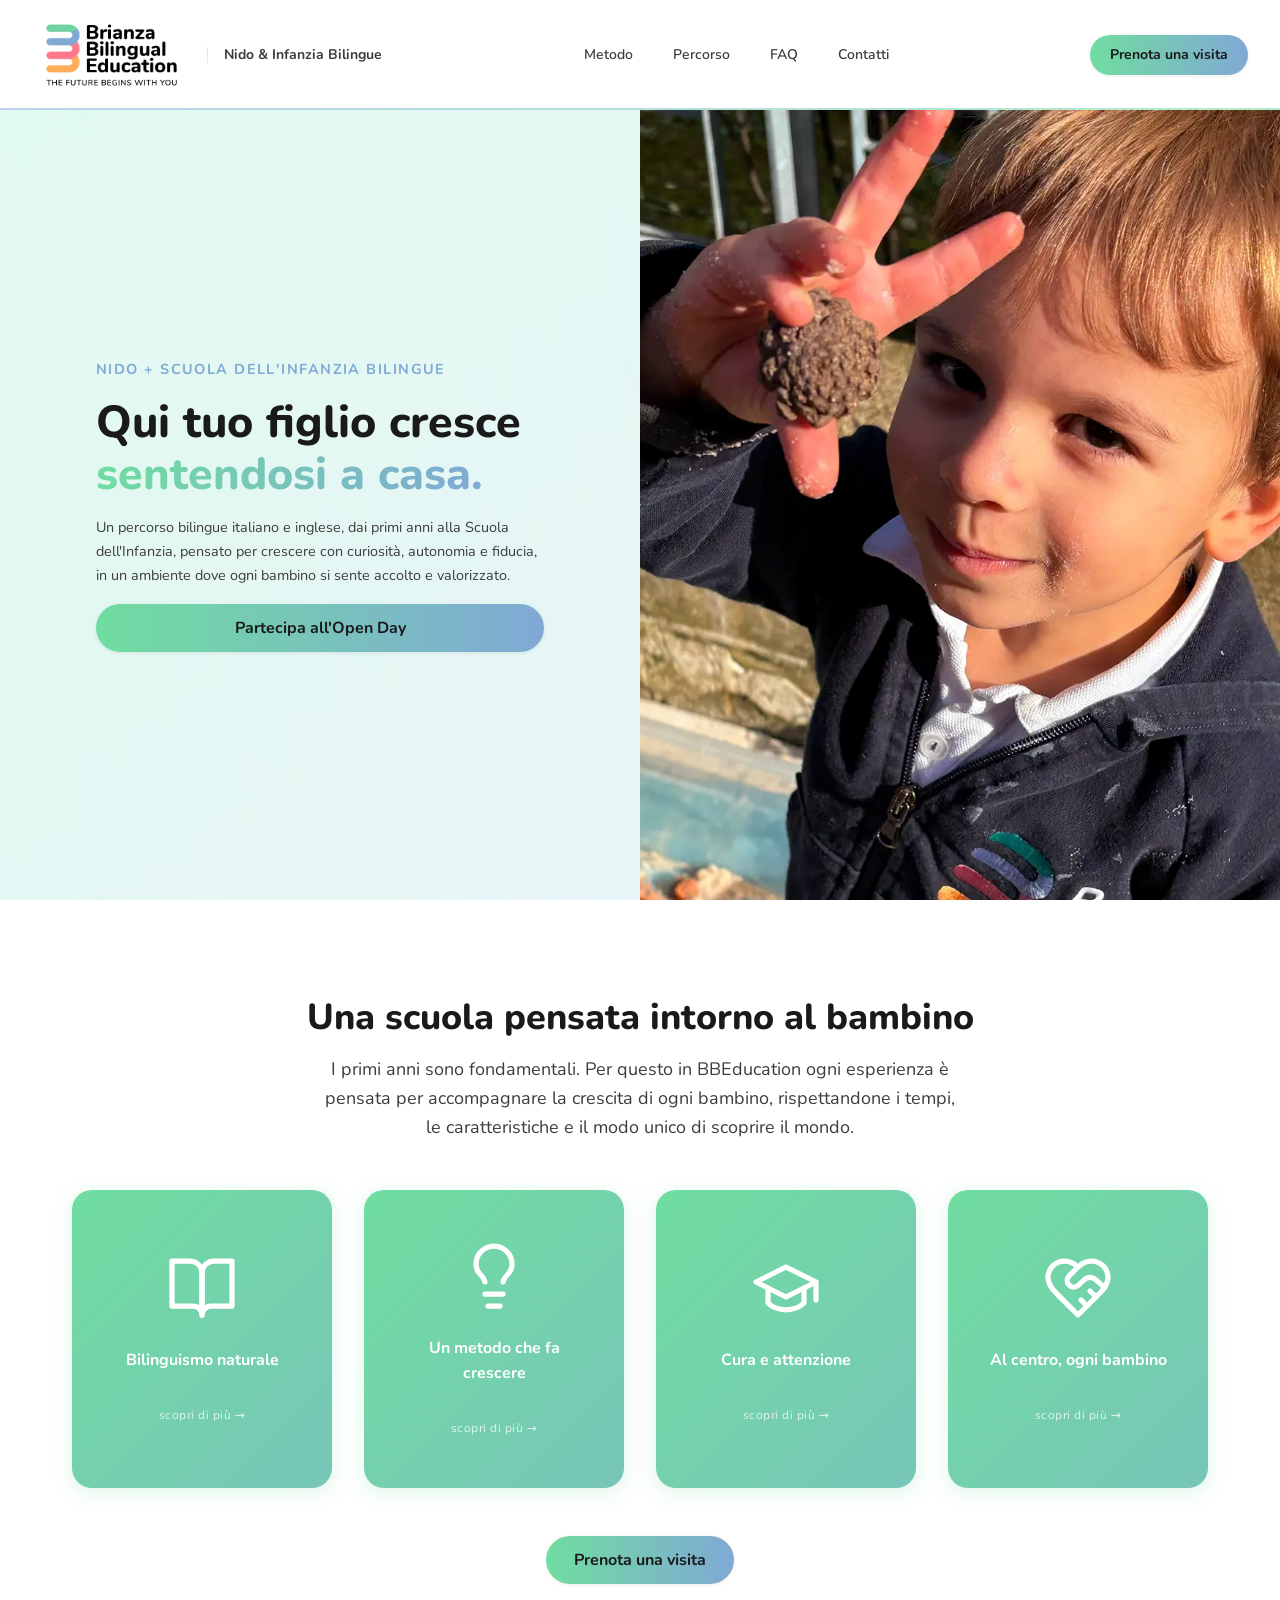
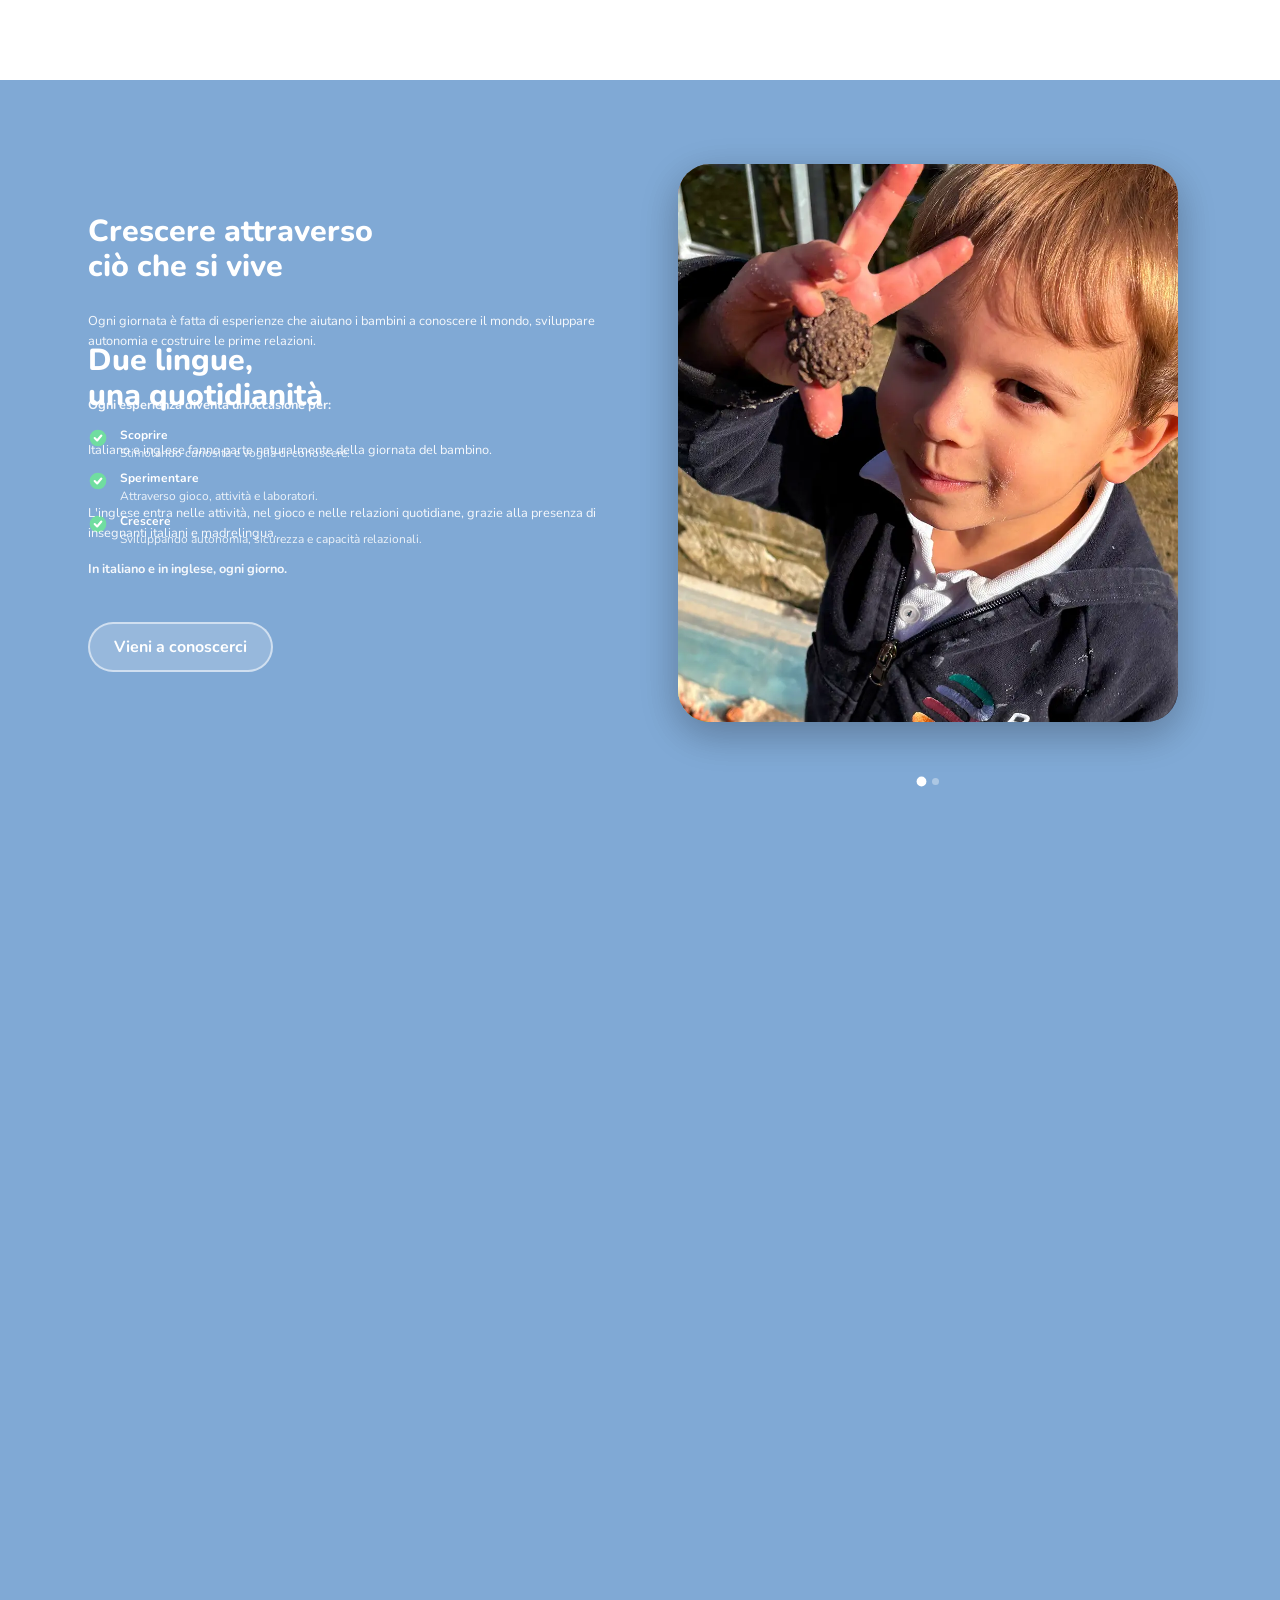
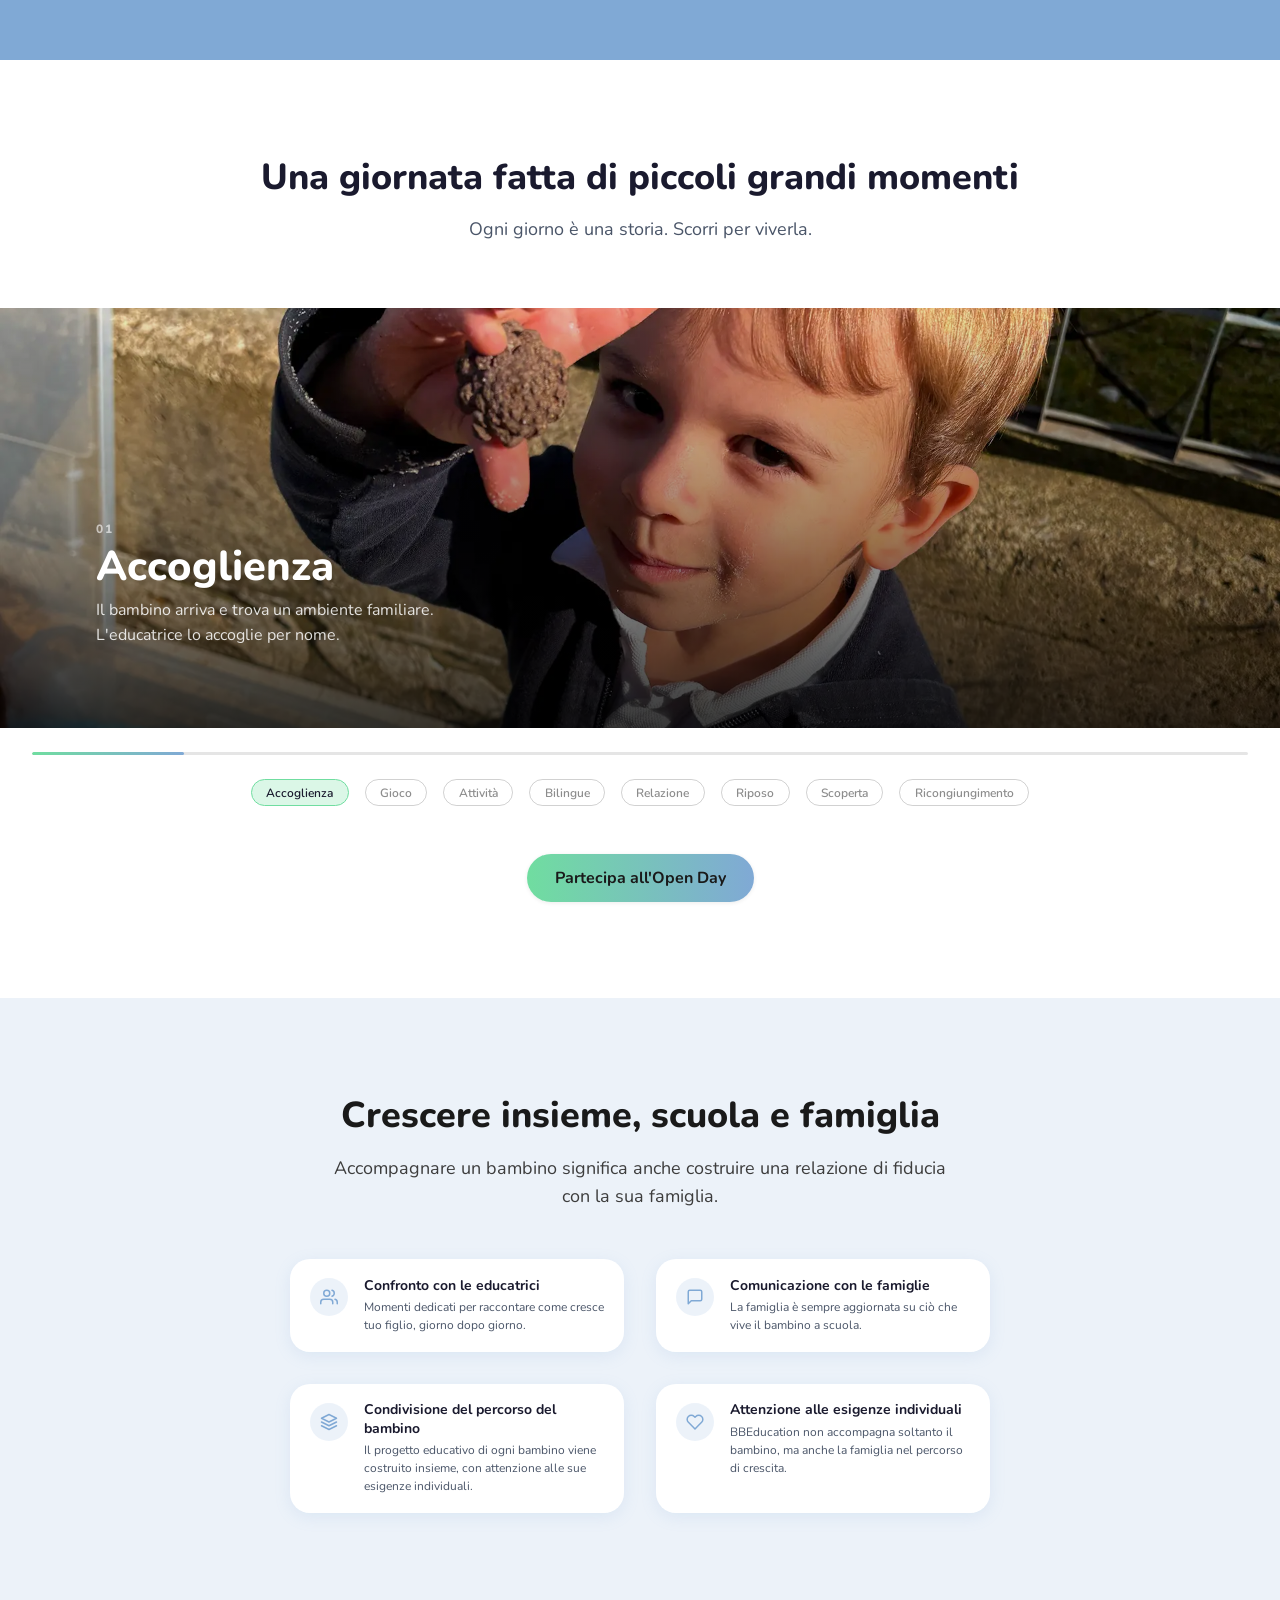
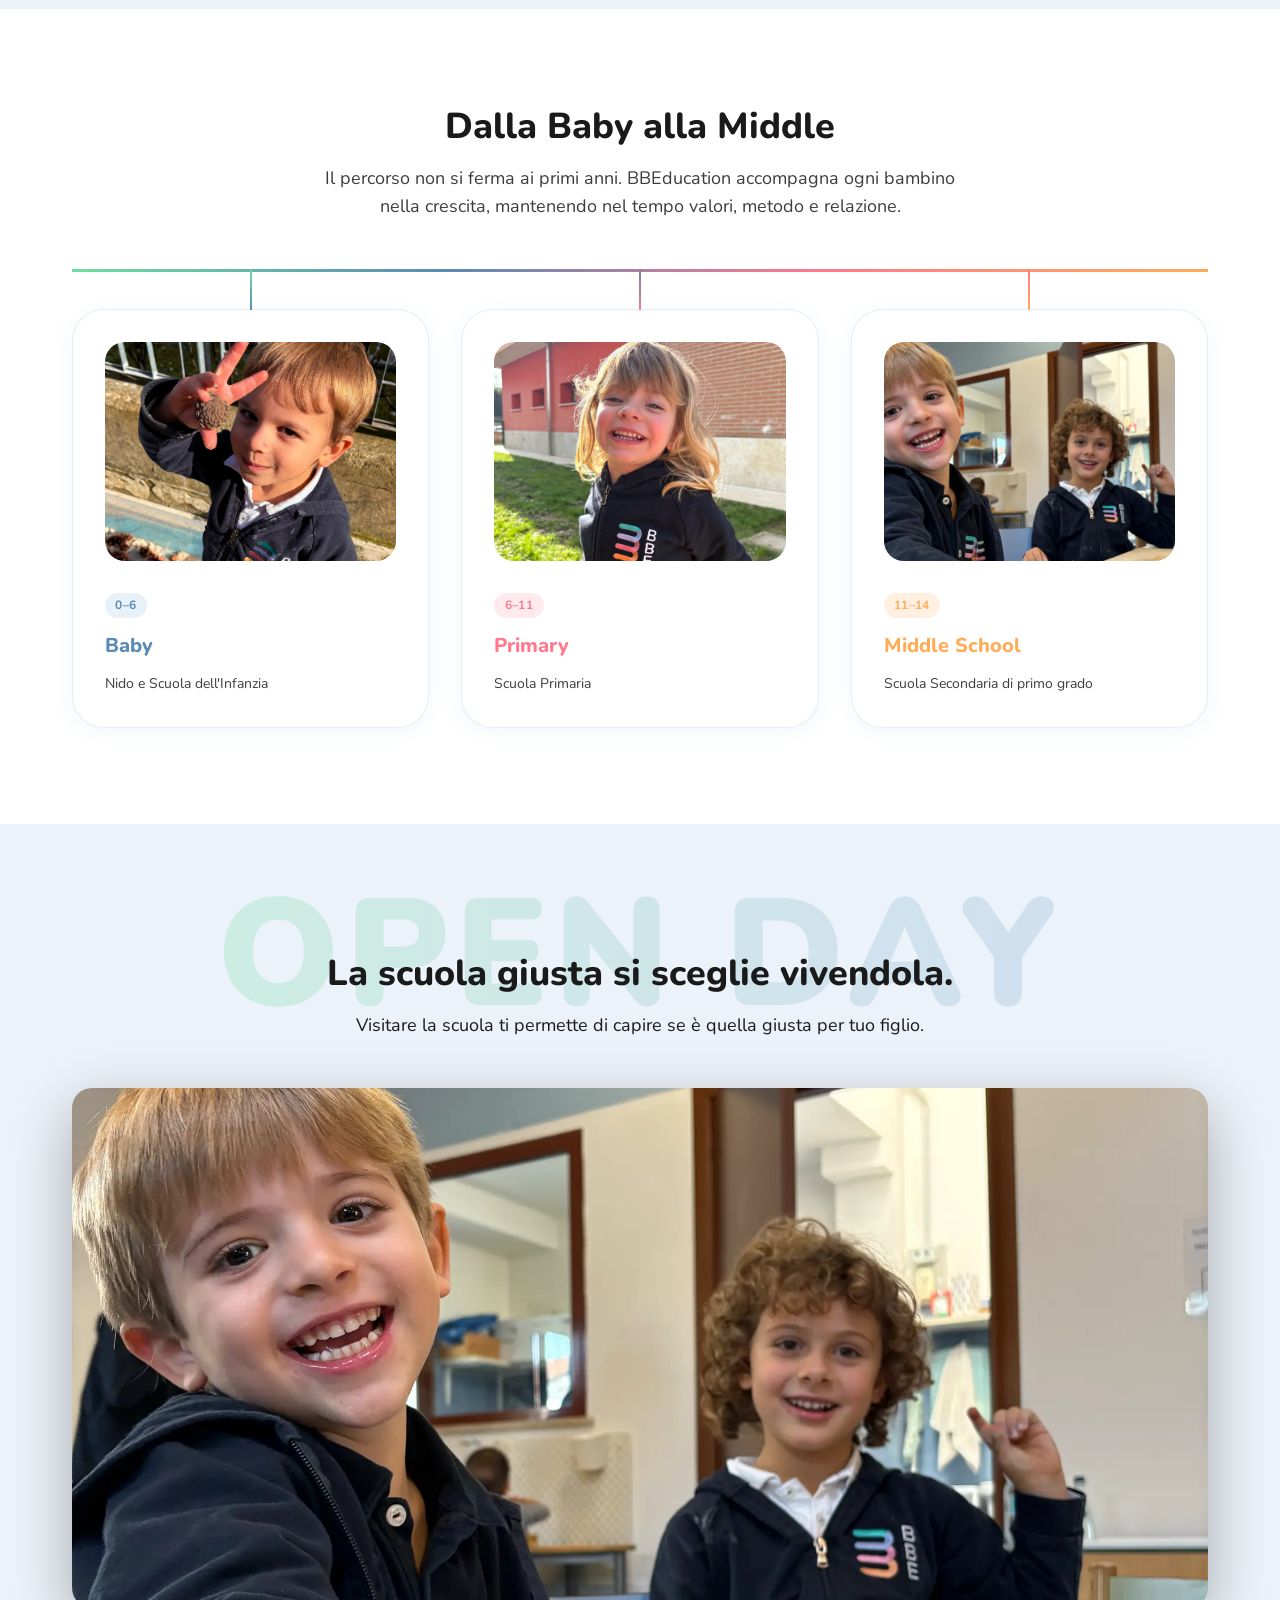
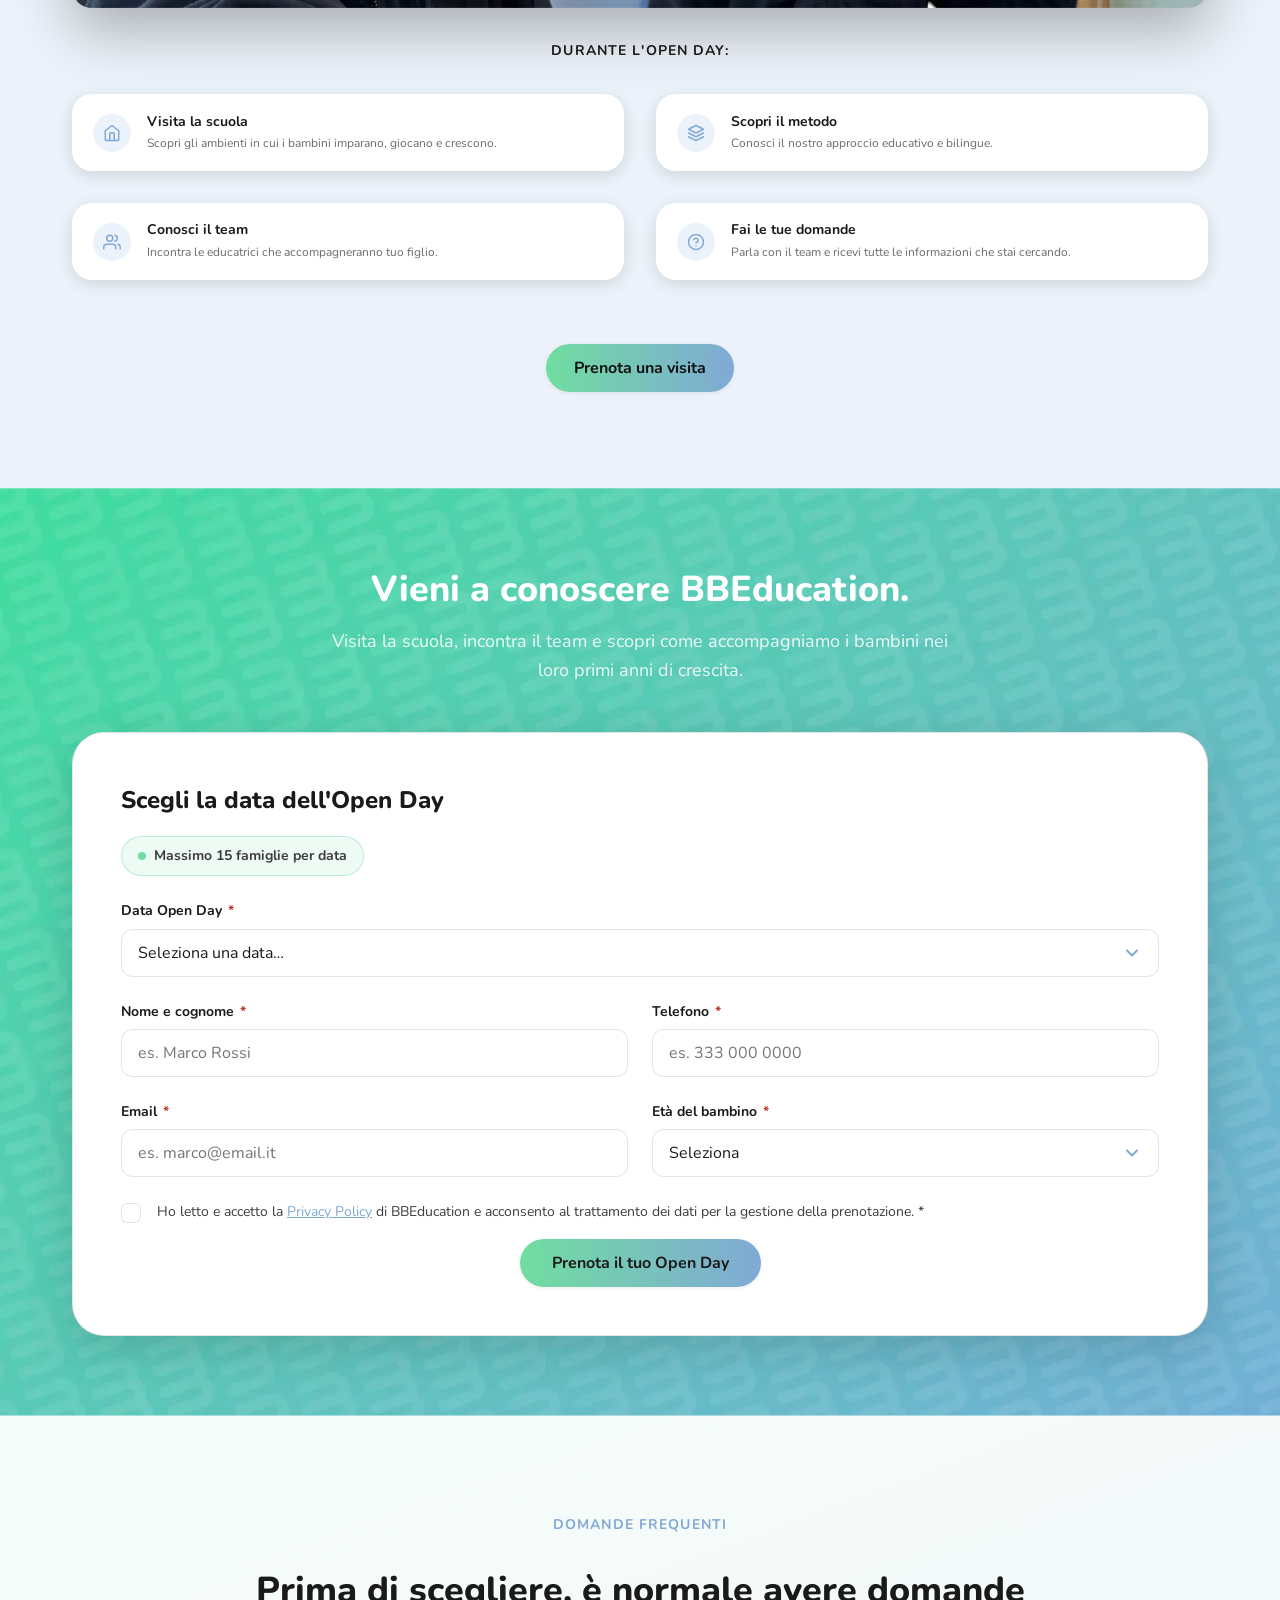
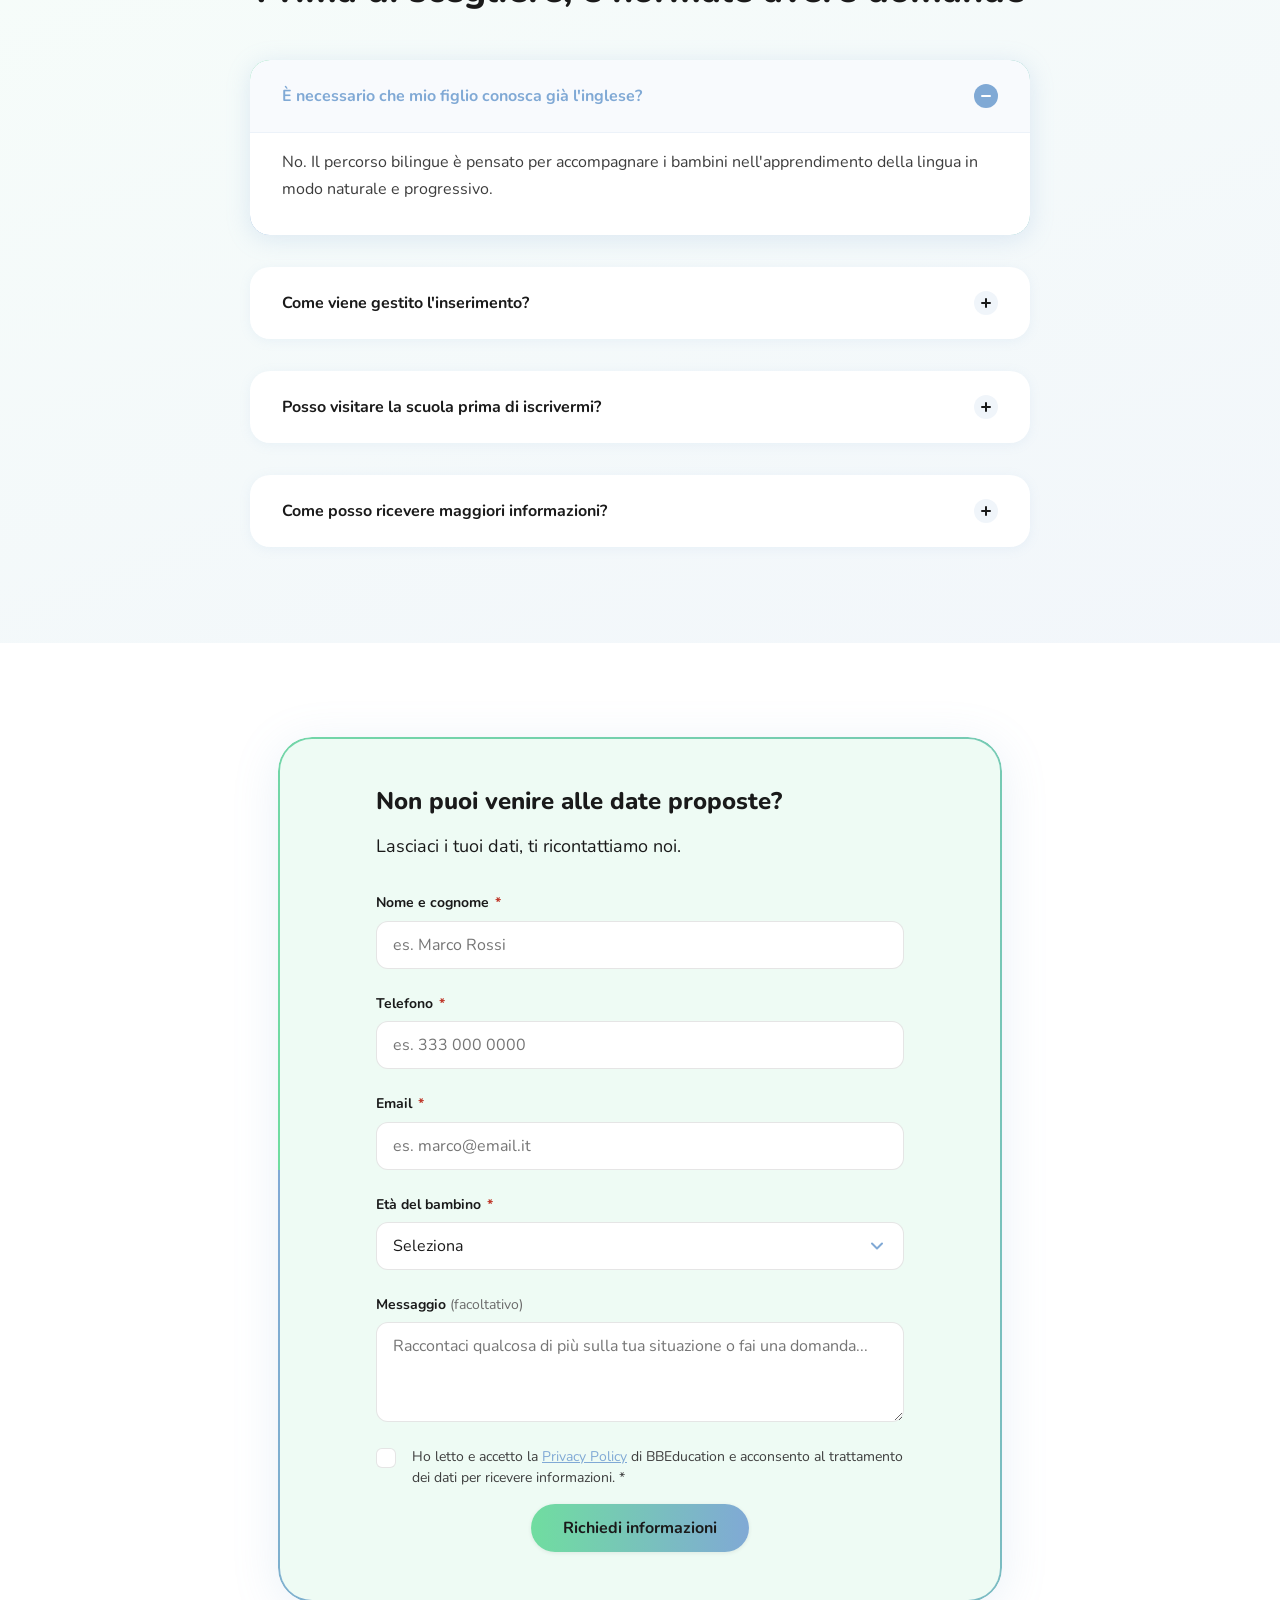
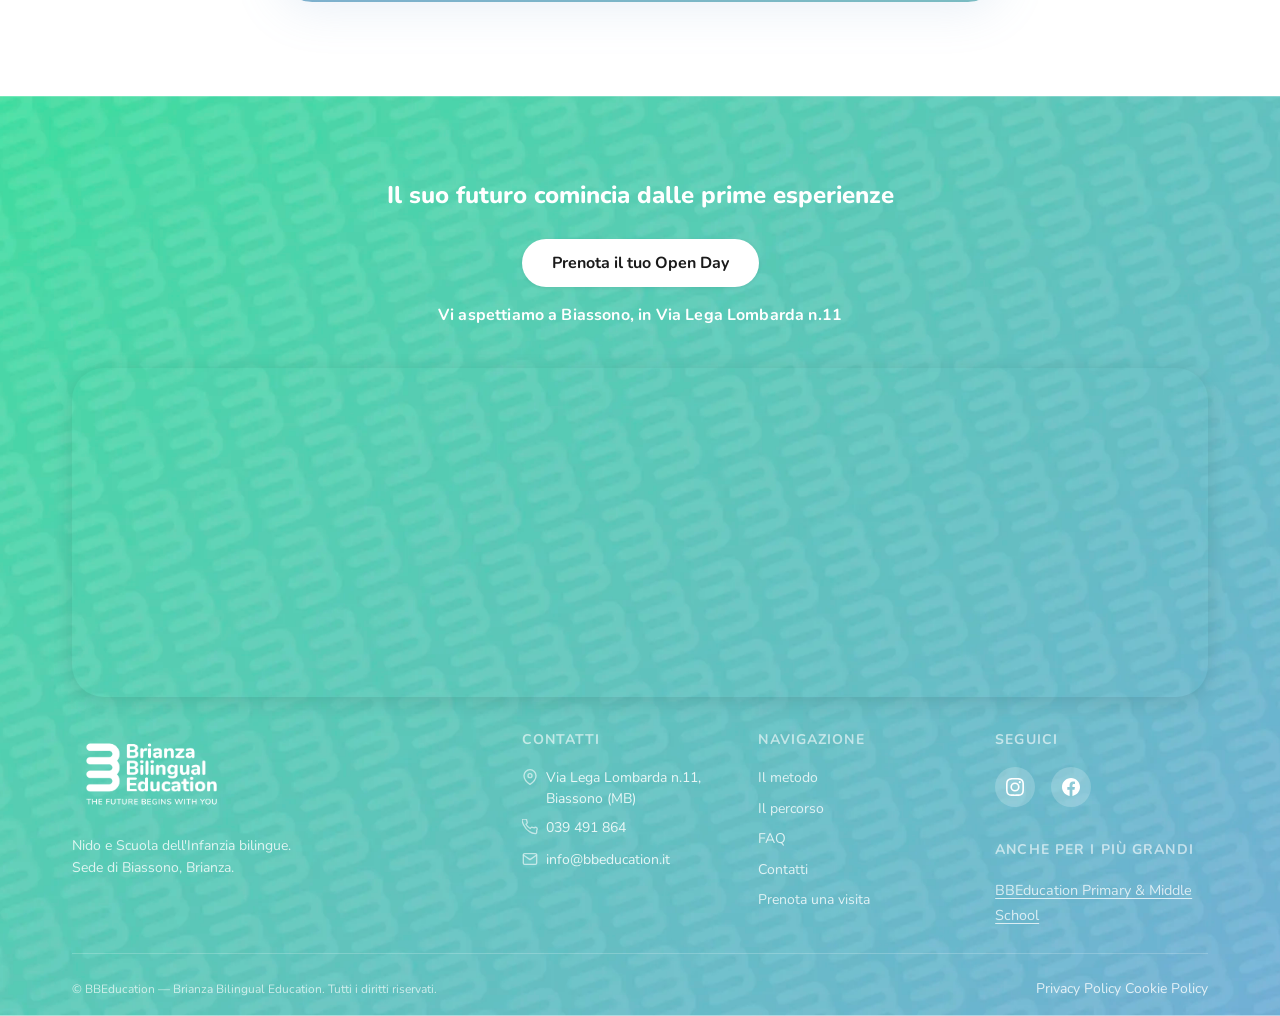
==== commit cae693bf: "ultime modificche" ====
--- a/index.html
+++ b/index.html
@@ -117,7 +117,28 @@
     /* 1 — Una scuola pensata intorno al bambino */
     #why { background: #ffffff !important; }
     /* 2 — Metodo + Bilinguismo */
-    #metodo-section { background: rgba(128,169,213,0.15) !important; }
+    #metodo-section { background: #80A9D5 !important; }
+
+    /* Adattamento testi e UI su sfondo azzurro pieno */
+    #metodo-section .section__title--left { color: #fff !important; }
+    #metodo-section .method__body { color: rgba(255,255,255,0.92) !important; }
+    #metodo-section .method__body strong { color: #fff !important; }
+    #metodo-section .metodo__feature > span:last-child { color: rgba(255,255,255,0.9) !important; }
+    #metodo-section .metodo__feature strong { color: #fff !important; }
+    #metodo-section .metodo__feature span[style] { color: rgba(255,255,255,0.85) !important; }
+    /* Pulsante: outline bianco semitrasparente */
+    #metodo-section .btn-primary {
+      background: rgba(255,255,255,0.18) !important;
+      color: #fff !important;
+      border: 2px solid rgba(255,255,255,0.55) !important;
+      box-shadow: none !important;
+    }
+    #metodo-section .btn-primary:hover {
+      background: rgba(255,255,255,0.30) !important;
+    }
+    /* Dot indicatori */
+    #metodo-section .metodo__dot { background: rgba(255,255,255,0.35) !important; }
+    #metodo-section .metodo__dot.is-active { background: #fff !important; }
     /* 3 — Una giornata fatta di piccoli grandi momenti */
     #giornata { background: #ffffff !important; padding-block: 96px !important; }
     @media (max-width: 767px) { #giornata { padding-block: 48px !important; } }
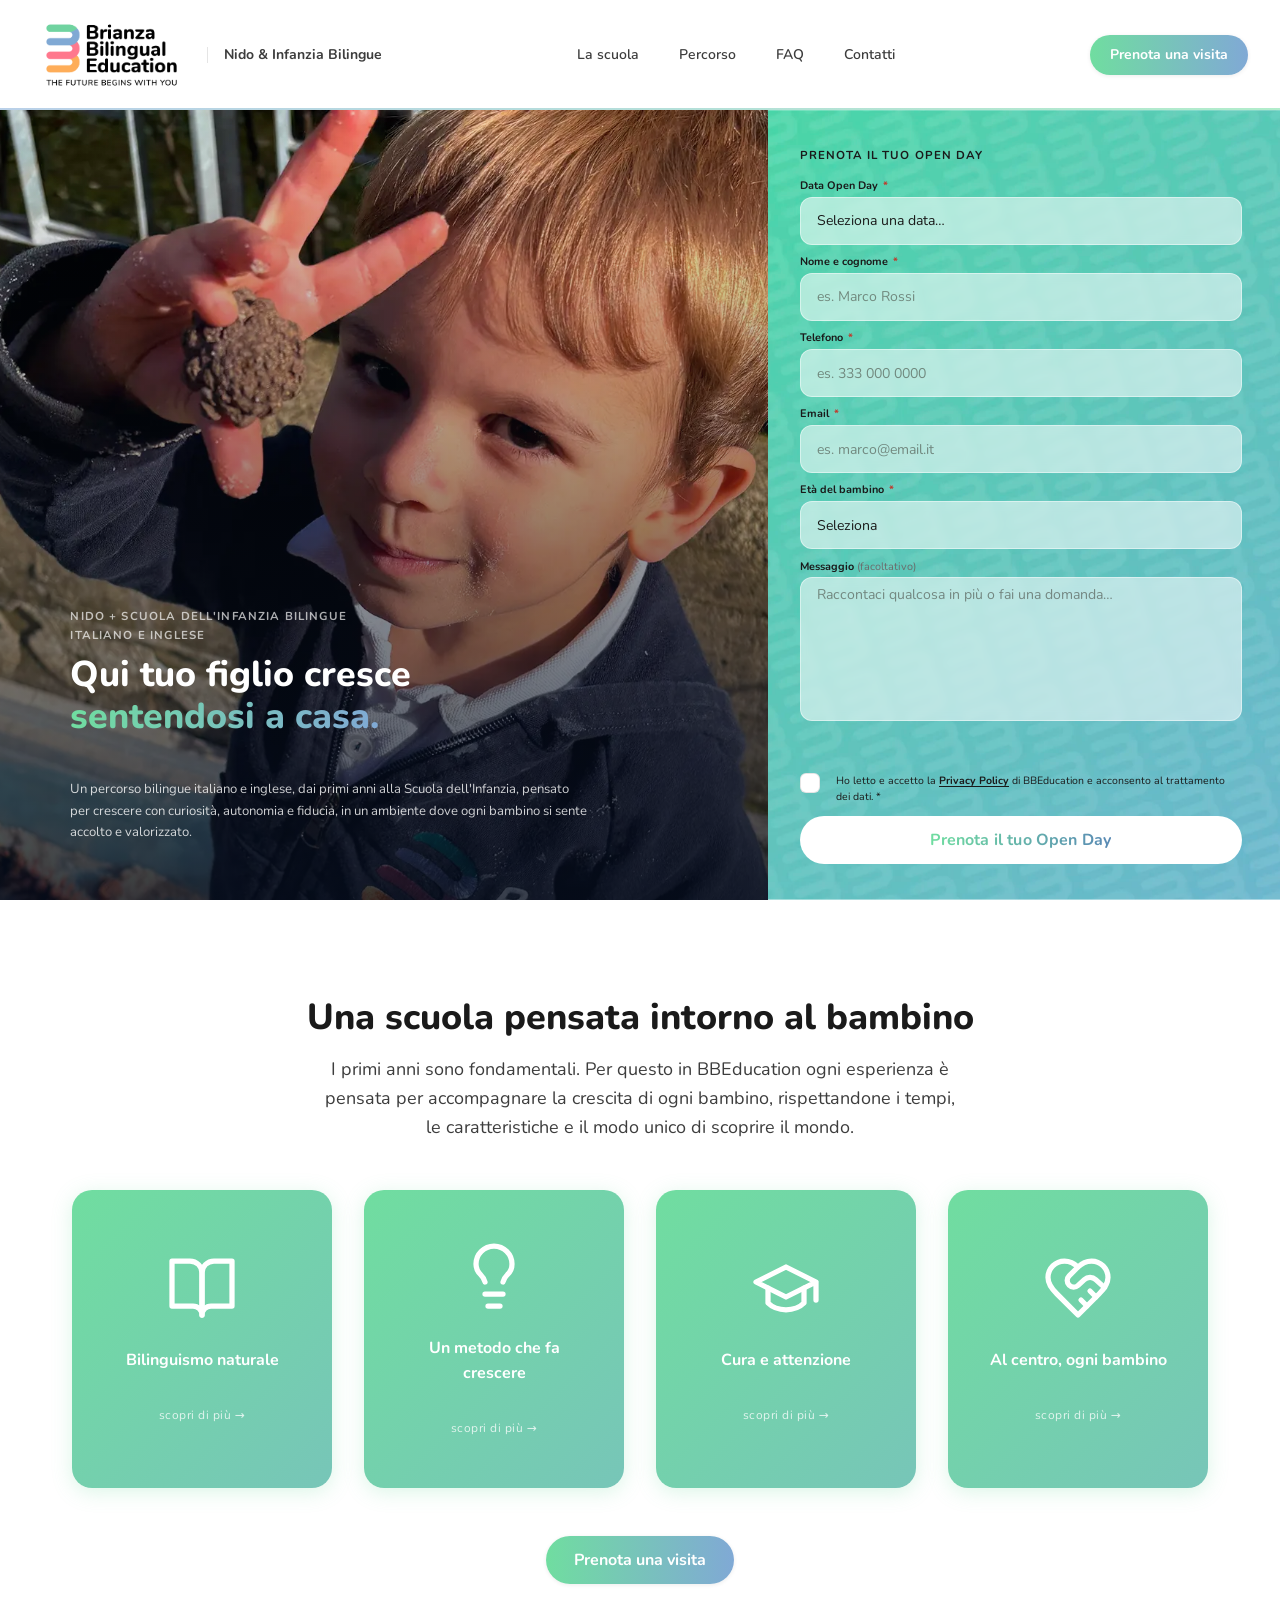
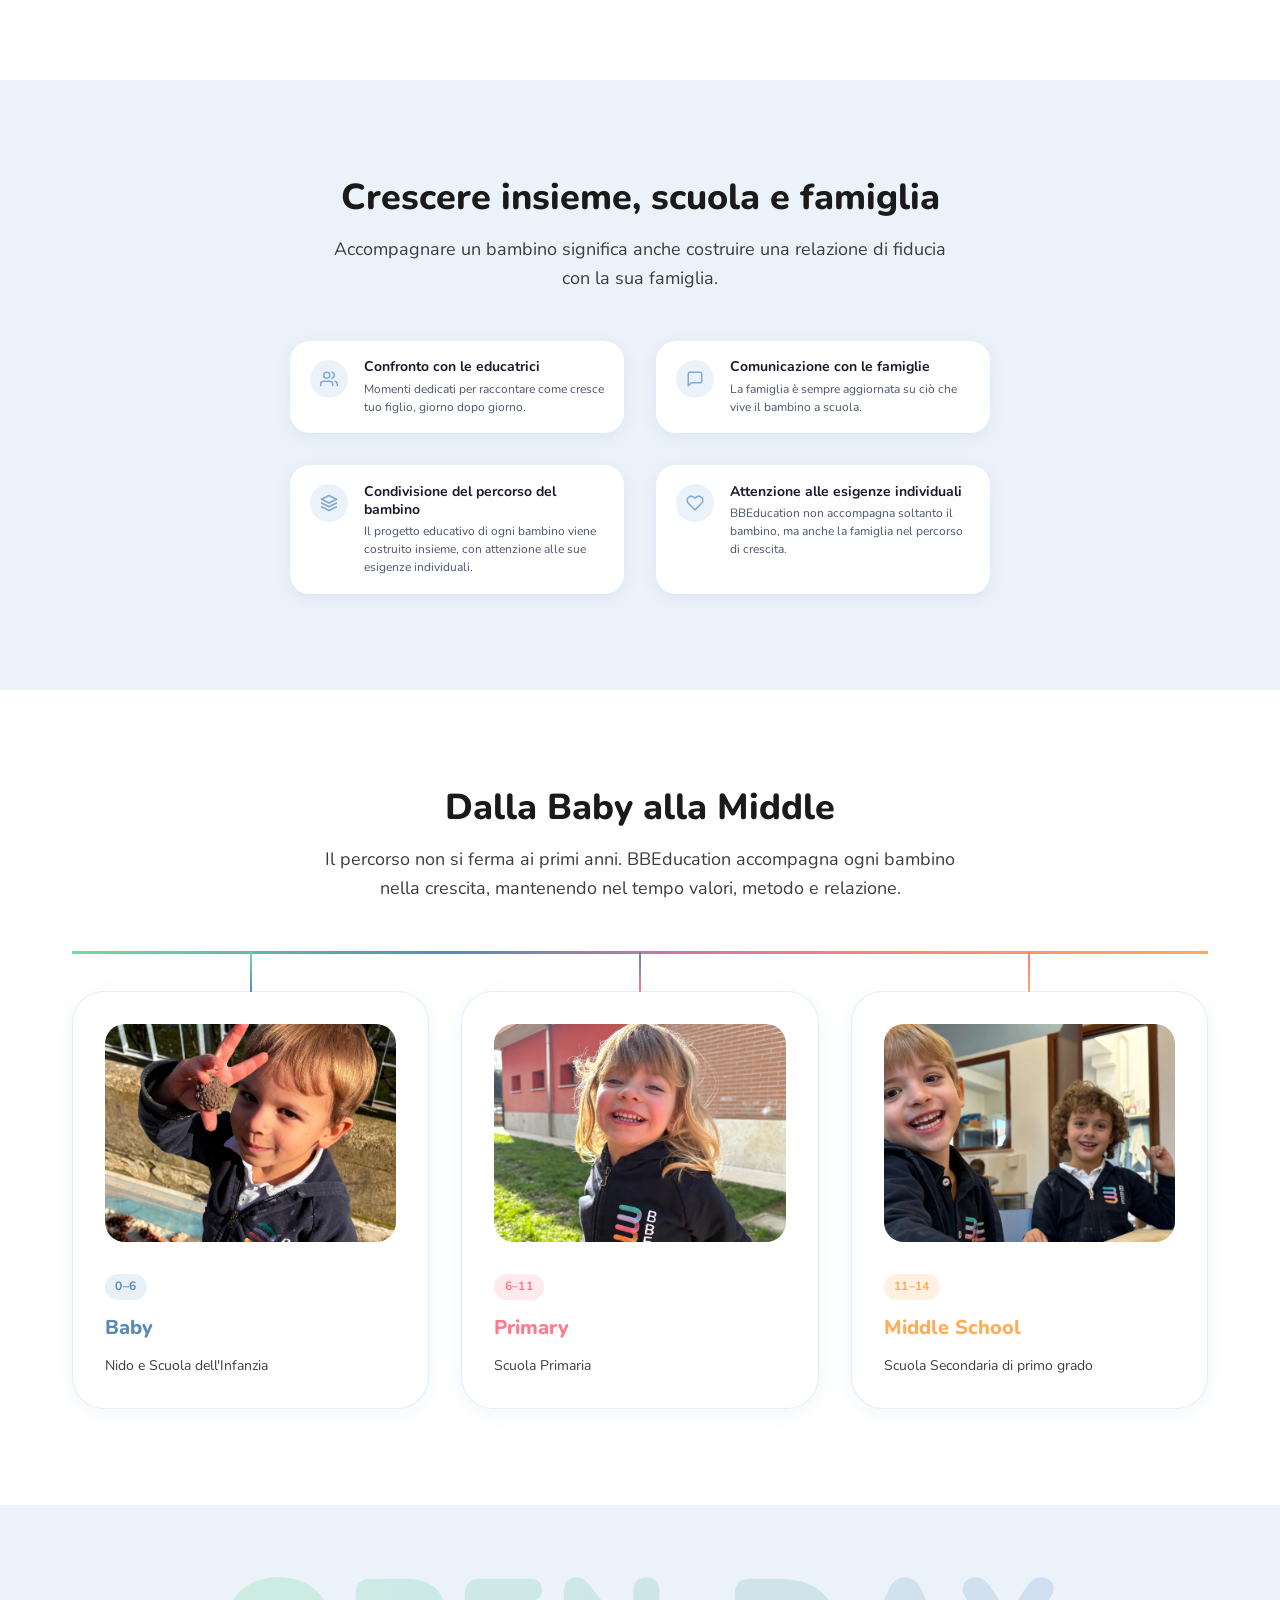
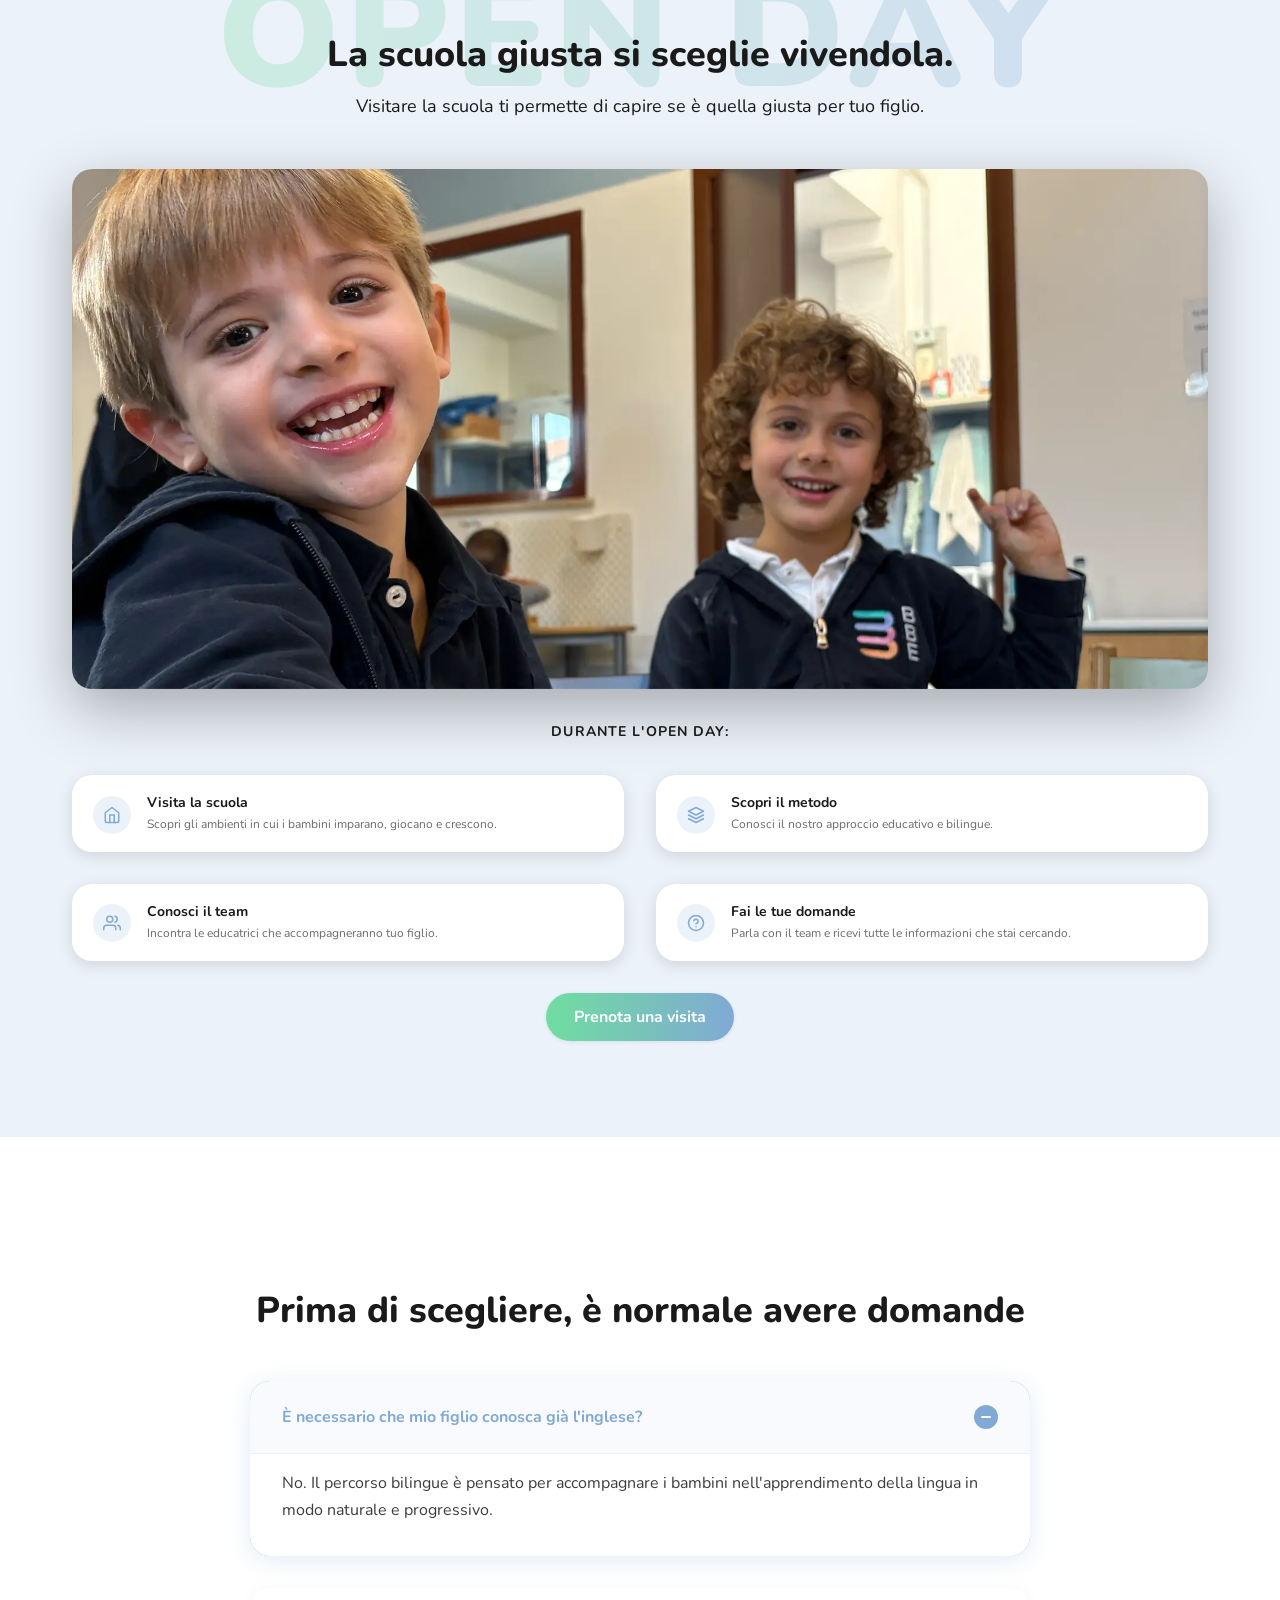
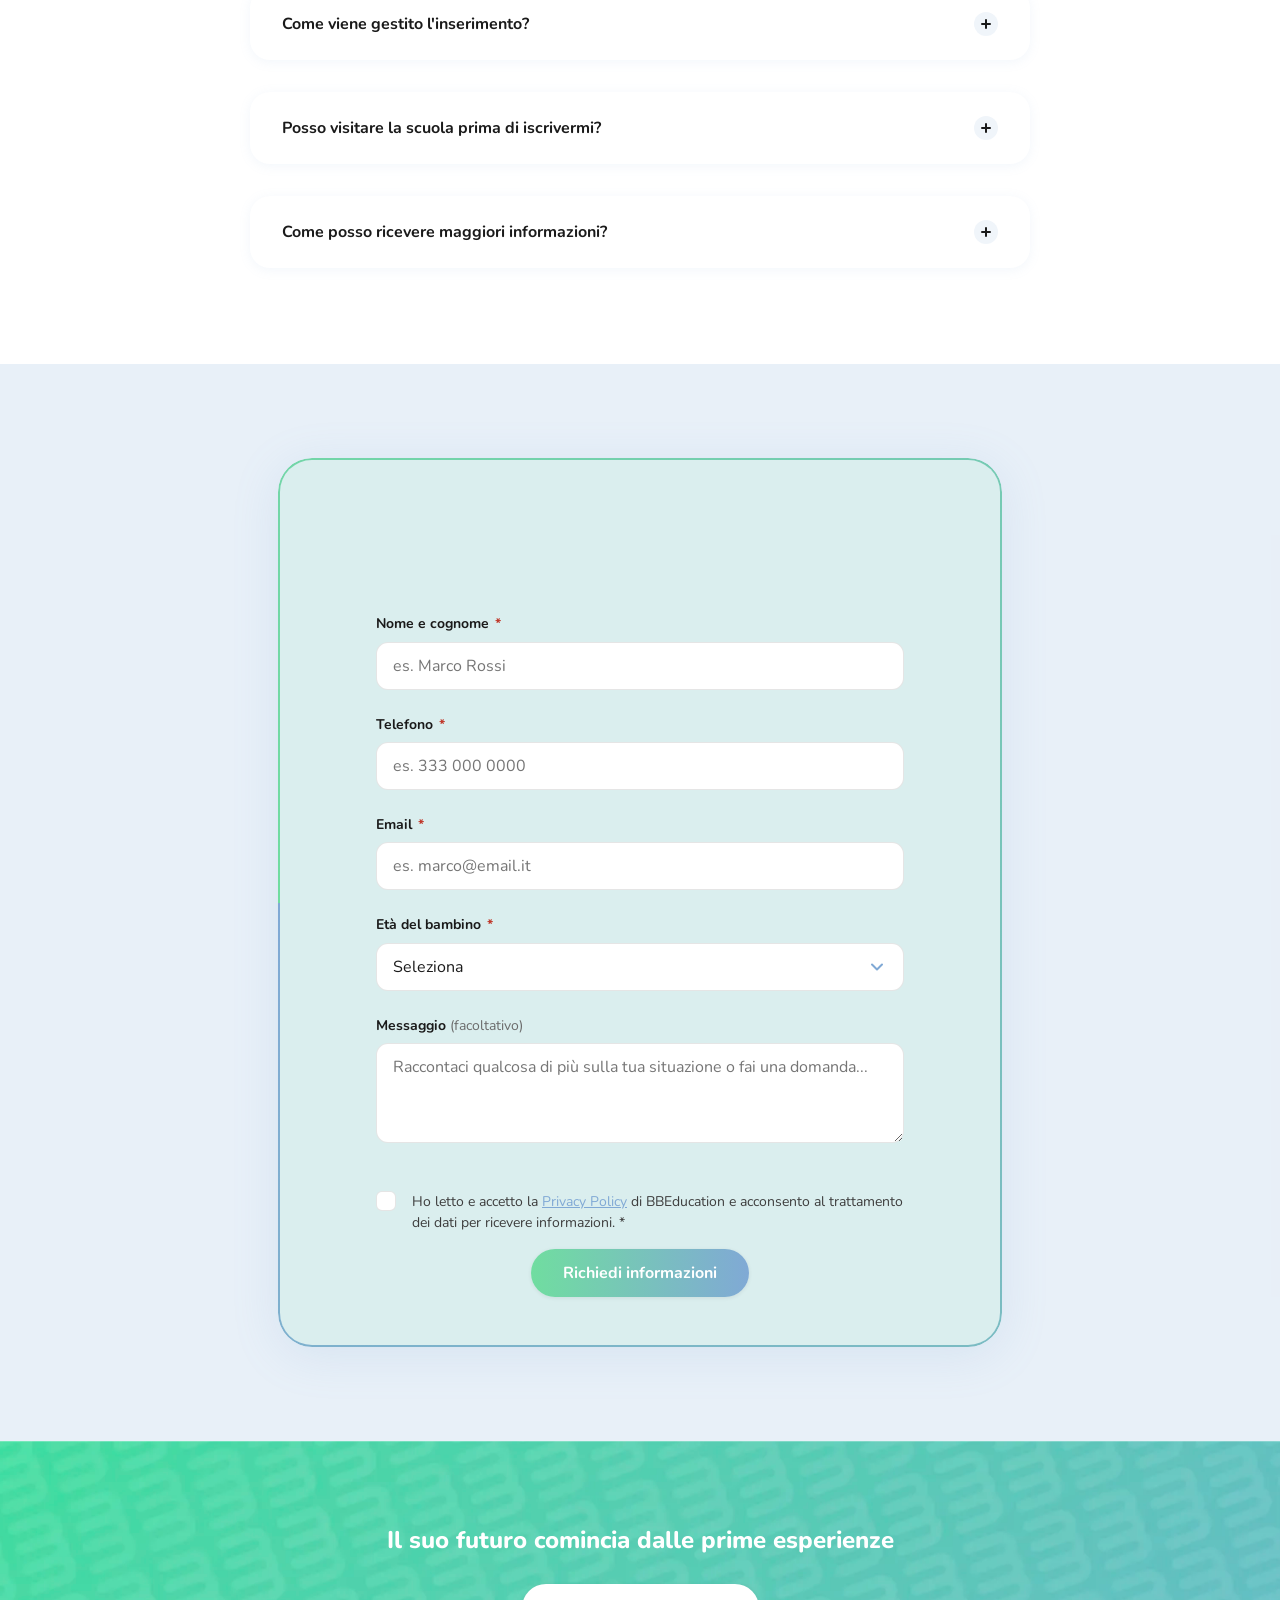
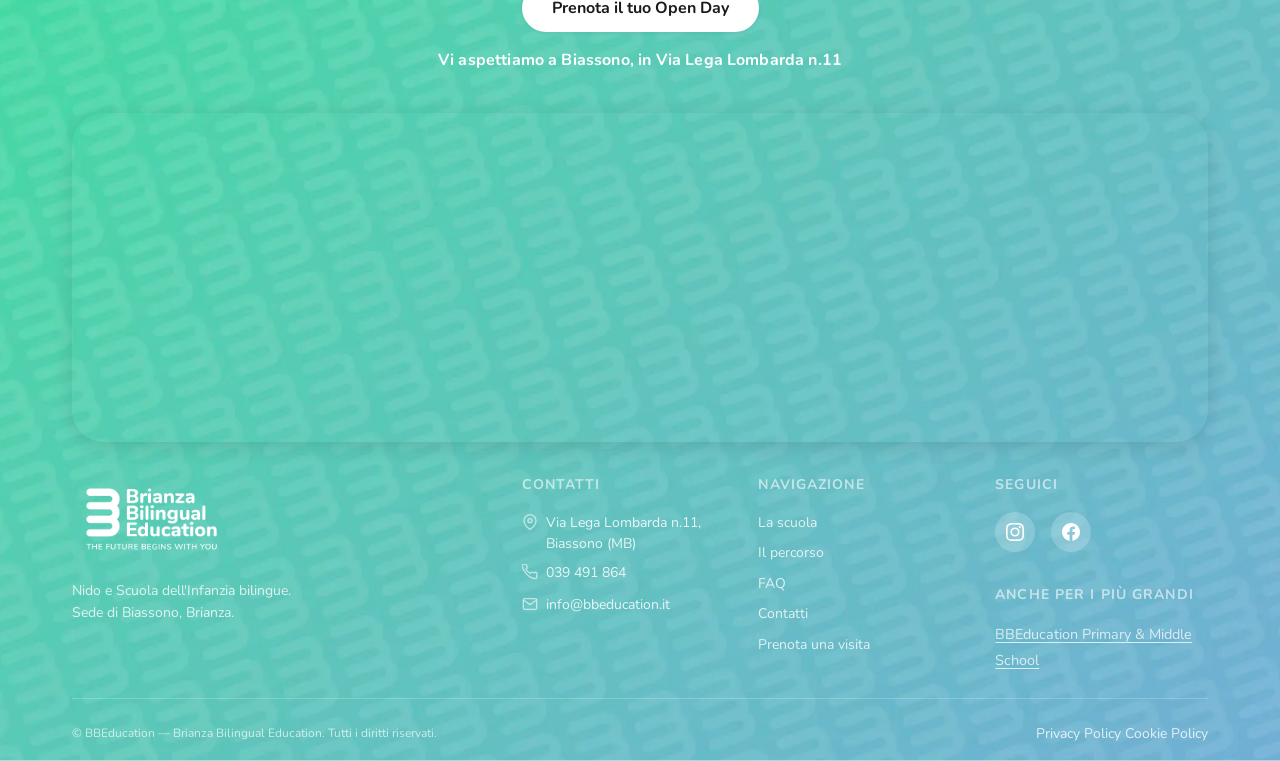
==== commit f3bfc6b8: "modifiche tutto" ====
--- a/index.html
+++ b/index.html
@@ -136,25 +136,30 @@
     #metodo-section .btn-primary:hover {
       background: rgba(255,255,255,0.30) !important;
     }
-    /* Dot indicatori */
-    #metodo-section .metodo__dot { background: rgba(255,255,255,0.35) !important; }
-    #metodo-section .metodo__dot.is-active { background: #fff !important; }
-    /* 3 — Una giornata fatta di piccoli grandi momenti */
-    #giornata { background: #ffffff !important; padding-block: 96px !important; }
-    @media (max-width: 767px) { #giornata { padding-block: 48px !important; } }
-    @media (max-width: 767px) { #giornata .giornata-film__header { padding-bottom: 0 !important; } }
-    @media (max-width: 767px) { #giornata .giornata-film__nav > div[style] { padding-top: 24px !important; padding-bottom: 0 !important; } }
-    @media (max-width: 767px) { #giornata .giornata-film__nav { padding-bottom: 0 !important; } }
-    #giornata { min-height: unset !important; }
-    #giornata .giornata-film__header { padding-top: 0 !important; padding-bottom: 2rem !important; display: flex; flex-direction: column; gap: 1rem !important; }
-    #giornata .giornata-film__header > * { margin: 0 !important; }
-    #giornata .giornata-film__header .section__subtitle { text-align: center !important; align-self: center !important; width: 100% !important; }
-    #giornata .giornata-film__nav { padding-bottom: 0 !important; }
-    #giornata .giornata-film__stage { min-height: 420px !important; max-height: calc(100svh - 380px) !important; margin-top: 2rem !important; }
-    @media (max-width: 767px) { #giornata .giornata-film__stage { max-height: clamp(200px, calc(100svh - 300px), 420px) !important; margin-top: 1rem !important; } }
-    /* 4 — Crescere insieme, scuola e famiglia */
+    /* Dot indicatori — nascosti (singolo pannello) */
+    #metodo-section .metodo__dots { display: none !important; }
+    /* Open Day — layout split sempre visibile */
+    #open-day {
+      display: flex !important;
+      flex-direction: column !important;
+    }
+    @media (min-width: 768px) {
+      #open-day {
+        flex-direction: row !important;
+        align-items: stretch !important;
+        min-height: calc(100dvh - var(--header-height)) !important;
+      }
+      #open-day .oda-panel--agenda,
+      #open-day .oda-panel--form { flex: 1 1 50% !important; }
+    }
+    /* Form panel: comportamento slide-up uguale a PMS (gestito da initFormPanel in app.js) */
+    /* 3 — Crescere insieme, scuola e famiglia */
     #famiglie { background: rgba(128,169,213,0.15) !important; }
+    /* FAQ: sfondo bianco */
+    #faq { background: #ffffff !important; }
     #faq .section__eyebrow { margin-bottom: 2rem !important; }
+    /* Info form: sfondo azzurro chiaro */
+    #info.info-form-section { background: rgba(128,169,213,0.18) !important; }
     .site-footer { padding-top: 80px !important; }
     @media (max-width: 767px) { .site-footer { padding-top: 48px !important; } }
     .site-footer .container { padding-top: 0 !important; }
@@ -347,6 +352,31 @@
         display: none !important;
       }
     }
+
+    /* ════════════════════════════════════════════════════════════
+       HERO — pattern Baby e gradiente CTA verde/azzurro
+    ════════════════════════════════════════════════════════════ */
+    .hs-right {
+      background-image: url('gradientiepatternbaby/patterngradientebaby.webp') !important;
+      background-size: cover !important;
+      background-position: center !important;
+    }
+    .hs-btn-text {
+      background: linear-gradient(90deg, #70DDA0 0%, #5a8ab5 100%) !important;
+      -webkit-background-clip: text !important;
+      background-clip: text !important;
+      -webkit-text-fill-color: transparent !important;
+    }
+
+    /* ════════════════════════════════════════════════════════════
+       RESPONSIVE — Gerarchia tipografica mobile (hero + globale)
+    ════════════════════════════════════════════════════════════ */
+    @media (max-width: 767px) {
+      .section__subtitle { font-size: 1.125rem !important; line-height: 1.6 !important; }
+      .hero__headline { font-size: clamp(1.3rem, 6vw, 1.75rem) !important; }
+      .hero__eyebrow { font-size: 0.7rem !important; }
+      .btn-primary, .btn-white { max-width: 100% !important; }
+    }
 </style>
 </head>
 
@@ -376,7 +406,7 @@
       <!-- Nav minimale -->
       <nav class="header__nav" aria-label="Navigazione principale">
         <ul>
-          <li><a href="#method">Metodo</a></li>
+          <li><a href="#why">La scuola</a></li>
           <li><a href="#continuita">Percorso</a></li>
           <li><a href="#faq">FAQ</a></li>
           <li><a href="#info">Contatti</a></li>
@@ -397,64 +427,120 @@
   <main id="main-content">
 
     <!-- ==========================================================
-         2. HERO
+         2. HERO — split layout (immagine sinistra, form destra)
     ========================================================== -->
-    <section
-      id="hero"
-      class="hero"
-      aria-labelledby="hero-h1"
-    >
-      <!--
-        Layout: column su mobile → immagine sopra (DOM first), testo sotto.
-        flex-direction: row su desktop → testo sinistra (order:-1), immagine destra.
-      -->
-      <div class="hero__inner">
-
-        <!-- Immagine — destra su desktop (order:1), sopra il copy su mobile (DOM first) -->
-        <div class="hero__media" aria-hidden="true">
-          <img
-            src="Foto/baby.webp"
-            alt=""
-            class="hero__image"
-            width="840"
-            height="960"
-            fetchpriority="high"
-            decoding="async"
-          >
-          <!-- hero__media-overlay rimosso -->
-        </div>
-
-        <!-- Copy — sinistra su desktop (order:-1), sotto immagine su mobile -->
-        <div class="hero__copy">
-          <p class="hero__eyebrow">Nido + Scuola dell'Infanzia Bilingue</p>
-
-          <!-- H1 SEO — semanticamente corretto, gerarchicamente primo -->
-          <h1 id="hero-h1" class="hero__h1">
-            Nido e Scuola dell'Infanzia Bilingue a Biassono
-          </h1>
-
-          <!-- Headline emozionale — rilevanza visiva principale -->
-          <p class="hero__headline">
-            Qui tuo figlio cresce<br>
-            <span>sentendosi a casa.</span>
-          </p>
-
-          <p class="hero__subtitle">
-            Un percorso bilingue italiano e inglese, dai primi anni alla Scuola dell'Infanzia, pensato per crescere con curiosità, autonomia e&nbsp;fiducia, in un ambiente dove ogni bambino si sente accolto e&nbsp;valorizzato.
-          </p>
-
-          <div class="hero__cta-group">
-            <a href="#booking-form-section" class="btn btn-primary">
-              Partecipa all'Open Day
-            </a>
-          </div>
-
-        </div>
-
+    <section id="hero" class="hero hero--split" aria-labelledby="hero-h1">
+
+      <!-- Colonna sinistra: immagine + overlay + testo -->
+      <div class="hs-left">
+        <img
+          src="Foto/baby.webp"
+          alt=""
+          class="hs-left__img"
+          width="840"
+          height="960"
+          fetchpriority="high"
+          decoding="async"
+        >
+        <div class="hs-left__overlay" aria-hidden="true"></div>
+        <div class="hs-left__content">
+          <p class="hero__eyebrow">NIDO + SCUOLA DELL'INFANZIA BILINGUE <br class="m-br">ITALIANO E INGLESE</p>
+          <h1 id="hero-h1" class="hero__h1">Nido e Scuola dell'Infanzia Bilingue a Biassono</h1>
+          <p class="hero__headline">Qui tuo figlio cresce<br><span>sentendosi a casa.</span></p>
+          <p class="hero__subtitle">Un percorso bilingue italiano e inglese, dai primi anni alla Scuola dell'Infanzia, pensato per crescere con curiosità, autonomia e&nbsp;fiducia, in un ambiente dove ogni bambino si sente accolto e&nbsp;valorizzato.</p>
+        </div>
       </div>
 
-      <!-- Recensioni rimosse -->
-      <div class="hero__social" style="display:none;">
+      <!-- Colonna destra: form prenotazione -->
+      <div class="hs-right">
+        <div class="hs-right__content">
+
+          <p class="hs-form-title">Prenota il tuo Open Day</p>
+
+          <form id="hero-booking-form" class="hs-form" novalidate>
+
+            <div class="form-field">
+              <label class="form-label" for="hero-date">
+                Data Open Day <span class="required-marker" aria-hidden="true">*</span>
+              </label>
+              <select id="hero-date" class="form-select" required aria-required="true">
+                <option value="" disabled selected>Seleziona una data&hellip;</option>
+              </select>
+            </div>
+
+            <div class="form-field">
+              <label class="form-label" for="hero-name">
+                Nome e cognome <span class="required-marker" aria-hidden="true">*</span>
+              </label>
+              <input type="text" id="hero-name" class="form-input" autocomplete="name"
+                required aria-required="true" placeholder="es. Marco Rossi">
+            </div>
+
+            <div class="form-field">
+              <label class="form-label" for="hero-phone">
+                Telefono <span class="required-marker" aria-hidden="true">*</span>
+              </label>
+              <input type="tel" id="hero-phone" class="form-input" autocomplete="tel"
+                inputmode="tel" required aria-required="true" placeholder="es. 333 000 0000">
+            </div>
+
+            <div class="form-field">
+              <label class="form-label" for="hero-email">
+                Email <span class="required-marker" aria-hidden="true">*</span>
+              </label>
+              <input type="email" id="hero-email" class="form-input" autocomplete="email"
+                required aria-required="true" placeholder="es. marco@email.it">
+            </div>
+
+            <div class="form-field">
+              <label class="form-label" for="hero-child-age">
+                Età del bambino <span class="required-marker" aria-hidden="true">*</span>
+              </label>
+              <select id="hero-child-age" class="form-select" required aria-required="true">
+                <option value="" disabled selected>Seleziona</option>
+                <option value="0-1">0–1 anni (Nido piccoli)</option>
+                <option value="1-2">1–2 anni (Nido medi)</option>
+                <option value="2-3">2–3 anni (Nido grandi)</option>
+                <option value="3-4">3–4 anni (Scuola dell'Infanzia — 1°)</option>
+                <option value="4-5">4–5 anni (Scuola dell'Infanzia — 2°)</option>
+                <option value="5-6">5–6 anni (Scuola dell'Infanzia — 3°)</option>
+              </select>
+            </div>
+
+            <div class="form-field hs-form__message">
+              <label class="form-label" for="hero-message">
+                Messaggio <span style="font-weight:400; color:var(--color-text-muted);">(facoltativo)</span>
+              </label>
+              <textarea id="hero-message" class="form-textarea" autocomplete="off"
+                placeholder="Raccontaci qualcosa in più o fai una domanda…"></textarea>
+            </div>
+
+            <div class="form-field" style="margin-top: 0;">
+              <div class="form-check">
+                <input type="checkbox" id="hero-privacy" required aria-required="true">
+                <label for="hero-privacy">
+                  Ho letto e accetto la
+                  <a href="#" target="_blank" rel="noopener noreferrer">Privacy Policy</a>
+                  di BBEducation e acconsento al trattamento dei dati.
+                  <span class="required-marker" aria-hidden="true">*</span>
+                </label>
+              </div>
+            </div>
+
+            <div class="form-submit-area">
+              <button type="submit" class="btn btn--compact hs-btn-gradient">
+                <span class="hs-btn-text">Prenota il tuo Open Day</span>
+              </button>
+            </div>
+
+          </form>
+        </div>
+      </div>
+
+    </section><!-- /.hero -->
+
+    <!-- recensioni rimosse -->
+    <div style="display:none;">
         <div class="reviews-plugin-wrapper" aria-label="Recensioni Google">
           <div class="reviews-marquee">
             <div class="reviews-grid" aria-hidden="false">
@@ -662,181 +748,6 @@
 
 
     <!-- ==========================================================
-         METODO — testo + immagine: scroll interno sostituisce i pannelli
-    ========================================================== -->
-    <section id="metodo-section" class="metodo" aria-labelledby="method-title">
-      <div class="metodo__inner fade-up">
-        <div class="metodo__vgrid">
-
-          <!-- Coppia 0 — desktop: display:contents → panel (col 1) e img (col 2) entrano
-               direttamente nella grid. Flow/mobile: display:flex → img sopra, testo sotto. -->
-          <div class="metodo__pair" data-idx="0">
-            <div class="metodo__panel is-active" data-idx="0">
-              <h2 id="method-title" class="section__title section__title--left">
-                Crescere attraverso<br>ciò che&nbsp;si&nbsp;vive
-              </h2>
-              <p class="method__body">
-                Ogni giornata è fatta di esperienze che aiutano i&nbsp;bambini a&nbsp;conoscere il&nbsp;mondo,
-                sviluppare autonomia e costruire le&nbsp;prime relazioni.
-              </p>
-              <p class="method__body" style="font-weight:700;color:var(--color-text);">
-                Ogni esperienza diventa un'occasione per:
-              </p>
-              <ul class="metodo__features">
-                <li class="metodo__feature">
-                  <span class="metodo__feature-icon" aria-hidden="true"><svg viewBox="0 0 24 24" fill="none" width="20" height="20"><circle cx="12" cy="12" r="10" fill="#70DDA0"/><polyline points="8 12 11 15 16 9" stroke="#fff" stroke-width="2.5" stroke-linecap="round" stroke-linejoin="round"/></svg></span>
-                  <span><strong>Scoprire</strong><br><span style="font-weight:400">Stimolando curiosità e&nbsp;voglia di&nbsp;conoscere.</span></span>
-                </li>
-                <li class="metodo__feature">
-                  <span class="metodo__feature-icon" aria-hidden="true"><svg viewBox="0 0 24 24" fill="none" width="20" height="20"><circle cx="12" cy="12" r="10" fill="#70DDA0"/><polyline points="8 12 11 15 16 9" stroke="#fff" stroke-width="2.5" stroke-linecap="round" stroke-linejoin="round"/></svg></span>
-                  <span><strong>Sperimentare</strong><br><span style="font-weight:400">Attraverso gioco, attività e&nbsp;laboratori.</span></span>
-                </li>
-                <li class="metodo__feature">
-                  <span class="metodo__feature-icon" aria-hidden="true"><svg viewBox="0 0 24 24" fill="none" width="20" height="20"><circle cx="12" cy="12" r="10" fill="#70DDA0"/><polyline points="8 12 11 15 16 9" stroke="#fff" stroke-width="2.5" stroke-linecap="round" stroke-linejoin="round"/></svg></span>
-                  <span><strong>Crescere</strong><br><span style="font-weight:400">Sviluppando autonomia, sicurezza e&nbsp;capacità relazionali.</span></span>
-                </li>
-              </ul>
-              <p class="method__body" style="font-weight:700;color:var(--bbe-baby-blue);">
-                In italiano e in inglese, ogni giorno.
-              </p>
-              <a href="#booking-form-section" class="btn btn-primary" style="align-self:flex-start;">Vieni a conoscerci</a>
-            </div>
-            <img class="metodo__img is-active" data-idx="0" src="Foto/baby2.webp" alt="" width="600" height="900" loading="lazy" decoding="async">
-          </div>
-
-          <!-- Coppia 1 -->
-          <div class="metodo__pair" data-idx="1">
-            <div class="metodo__panel" data-idx="1">
-              <h2 id="bilinguismo-title" class="section__title section__title--left">
-                Due lingue,<br>una quotidianità
-              </h2>
-              <p class="method__body">Italiano e inglese fanno parte naturalmente della giornata del bambino.</p>
-              <p class="method__body">L'inglese entra nelle attività, nel gioco e nelle relazioni quotidiane, grazie alla presenza di insegnanti italiani e&nbsp;madrelingua.</p>
-            </div>
-            <img class="metodo__img" data-idx="1" src="Foto/baby.webp" alt="" width="600" height="900" loading="lazy" decoding="async">
-          </div>
-
-          <!-- Dots: fuori dalle coppie, posizionati sotto la colonna immagini -->
-          <div class="metodo__dots" aria-hidden="true">
-            <span class="metodo__dot is-active"></span>
-            <span class="metodo__dot"></span>
-          </div>
-
-        </div><!-- /.metodo__vgrid -->
-      </div><!-- /.metodo__inner -->
-    </section><!-- /.metodo -->
-
-    <!-- ==========================================================
-         GIORNATA — Film di immagini: 8 momenti
-    ========================================================== -->
-    <section id="giornata" class="giornata-film" aria-labelledby="giornata-title">
-
-      <!-- Intestazione fuori dal film -->
-      <div class="giornata-film__header fade-up">
-        <h2 id="giornata-title" class="section__title">Una giornata fatta di piccoli grandi momenti</h2>
-        <p class="section__subtitle">Ogni giorno è una storia. Scorri per viverla.</p>
-      </div>
-
-      <!-- Slideshow -->
-      <div class="giornata-film__stage" id="giornata-stage" aria-live="polite">
-
-        <div class="giornata-slide is-active" data-slide="0">
-          <img src="Foto/baby.webp"  class="giornata-slide__bg" alt="" loading="lazy" decoding="async">
-          <div class="giornata-slide__overlay">
-            <span class="giornata-slide__num" aria-hidden="true">01</span>
-            <strong class="giornata-slide__name">Accoglienza</strong>
-            <p class="giornata-slide__desc">Il bambino arriva e trova un ambiente familiare.<br>L'educatrice lo accoglie per nome.</p>
-          </div>
-        </div>
-
-        <div class="giornata-slide" data-slide="1">
-          <img src="Foto/baby2.webp" class="giornata-slide__bg" alt="" loading="lazy" decoding="async">
-          <div class="giornata-slide__overlay">
-            <span class="giornata-slide__num" aria-hidden="true">02</span>
-            <strong class="giornata-slide__name">Gioco</strong>
-            <p class="giornata-slide__desc">Gioco libero o guidato: il bambino esplora, sceglie, si muove a modo suo.</p>
-          </div>
-        </div>
-
-        <div class="giornata-slide" data-slide="2">
-          <img src="Foto/baby3.webp" class="giornata-slide__bg" alt="" loading="lazy" decoding="async">
-          <div class="giornata-slide__overlay">
-            <span class="giornata-slide__num" aria-hidden="true">03</span>
-            <strong class="giornata-slide__name">Attività</strong>
-            <p class="giornata-slide__desc">Disegno, musica, manipolazione: un'attività pensata per la sua età<br>e la sua curiosità.</p>
-          </div>
-        </div>
-
-        <div class="giornata-slide" data-slide="3">
-          <img src="Foto/baby.webp"  class="giornata-slide__bg" alt="" loading="lazy" decoding="async">
-          <div class="giornata-slide__overlay">
-            <span class="giornata-slide__num" aria-hidden="true">04</span>
-            <strong class="giornata-slide__name">Esperienza bilingue</strong>
-            <p class="giornata-slide__desc">Una canzone, una storia, un gioco: tutto in inglese.<br>Il bilinguismo si vive, non si studia.</p>
-          </div>
-        </div>
-
-        <div class="giornata-slide" data-slide="4">
-          <img src="Foto/baby2.webp" class="giornata-slide__bg" alt="" loading="lazy" decoding="async">
-          <div class="giornata-slide__overlay">
-            <span class="giornata-slide__num" aria-hidden="true">05</span>
-            <strong class="giornata-slide__name">Relazione</strong>
-            <p class="giornata-slide__desc">Tempo per stare insieme: con i compagni, con l'educatrice.<br>Si impara a condividere, aspettare, comunicare.</p>
-          </div>
-        </div>
-
-        <div class="giornata-slide" data-slide="5">
-          <img src="Foto/baby3.webp" class="giornata-slide__bg" alt="" loading="lazy" decoding="async">
-          <div class="giornata-slide__overlay">
-            <span class="giornata-slide__num" aria-hidden="true">06</span>
-            <strong class="giornata-slide__name">Riposo</strong>
-            <p class="giornata-slide__desc">Un momento di pausa rispettando i ritmi di ogni bambino.<br>Chi dorme, dorme. Chi no, ha uno spazio tranquillo.</p>
-          </div>
-        </div>
-
-        <div class="giornata-slide" data-slide="6">
-          <img src="Foto/baby.webp"  class="giornata-slide__bg" alt="" loading="lazy" decoding="async">
-          <div class="giornata-slide__overlay">
-            <span class="giornata-slide__num" aria-hidden="true">07</span>
-            <strong class="giornata-slide__name">Scoperta</strong>
-            <p class="giornata-slide__desc">Un oggetto, un fenomeno, una domanda. Spazio aperto alla meraviglia<br>e all'iniziativa del bambino.</p>
-          </div>
-        </div>
-
-        <div class="giornata-slide" data-slide="7">
-          <img src="Foto/baby2.webp" class="giornata-slide__bg" alt="" loading="lazy" decoding="async">
-          <div class="giornata-slide__overlay">
-            <span class="giornata-slide__num" aria-hidden="true">08</span>
-            <strong class="giornata-slide__name">Ricongiungimento</strong>
-            <p class="giornata-slide__desc">La giornata si chiude. Il bambino sorride, racconta, abbraccia.<br>La famiglia ritrova un figlio un po' più grande.</p>
-          </div>
-        </div>
-
-      </div><!-- /.giornata-film__stage -->
-
-      <!-- Barra di progresso + nav -->
-      <div class="giornata-film__nav" aria-label="Navigazione momenti">
-        <div class="giornata-film__progress" id="giornata-progress" aria-hidden="true">
-          <div class="giornata-film__progress-fill" id="giornata-progress-fill"></div>
-        </div>
-        <div class="giornata-film__steps" role="tablist">
-          <button class="giornata-film__step is-active" data-goto="0" role="tab" aria-selected="true" aria-label="Accoglienza">Accoglienza</button>
-          <button class="giornata-film__step" data-goto="1" role="tab" aria-selected="false" aria-label="Gioco">Gioco</button>
-          <button class="giornata-film__step" data-goto="2" role="tab" aria-selected="false" aria-label="Attività">Attività</button>
-          <button class="giornata-film__step" data-goto="3" role="tab" aria-selected="false" aria-label="Esperienza bilingue">Bilingue</button>
-          <button class="giornata-film__step" data-goto="4" role="tab" aria-selected="false" aria-label="Relazione">Relazione</button>
-          <button class="giornata-film__step" data-goto="5" role="tab" aria-selected="false" aria-label="Riposo">Riposo</button>
-          <button class="giornata-film__step" data-goto="6" role="tab" aria-selected="false" aria-label="Scoperta">Scoperta</button>
-          <button class="giornata-film__step" data-goto="7" role="tab" aria-selected="false" aria-label="Ricongiungimento">Ricongiungimento</button>
-        </div>
-        <div style="text-align:center;padding-top:var(--space-5);">
-          <a href="#booking-form-section" class="btn btn-primary">Partecipa all'Open Day</a>
-        </div>
-      </div>
-
-    </section><!-- /.giornata-film -->
-
-    <!-- ==========================================================
          5. CRESCERE INSIEME, SCUOLA E FAMIGLIA
     ========================================================== -->
     <section id="famiglie" class="section" aria-labelledby="famiglie-title">
@@ -1002,13 +913,13 @@
           </div>
 
           <div style="text-align:center; margin-top: var(--space-5);">
-            <a href="#booking-form-section" class="btn btn-white fade-up">Prenota una visita</a>
+            <a href="#booking-form-section" class="btn btn-primary fade-up">Prenota una visita</a>
           </div>
 
         </div>
       </div><!-- /oda-panel--agenda -->
 
-      <!-- ── PANEL 2: form (slide up all'entrata in viewport / click CTA) ── -->
+      <!-- ── PANEL 2: form — slide-up via CTA ── -->
       <div class="oda-panel oda-panel--form" id="odaFormPanel">
         <button class="oda-form-close" id="odaFormClose" aria-label="Torna indietro">
           <svg width="18" height="18" viewBox="0 0 18 18" fill="none" aria-hidden="true"><path d="M3 3l12 12M15 3L3 15" stroke="currentColor" stroke-width="1.8" stroke-linecap="round"/></svg>
@@ -1331,7 +1242,7 @@
                 ></textarea>
               </div>
 
-              <div class="form-field form-field--full">
+              <div class="form-field form-field--full" style="margin-top: var(--space-3);">
                 <div class="form-check">
                   <input
                     type="checkbox"
@@ -1451,7 +1362,7 @@
           <p class="footer__col-title">Navigazione</p>
           <nav aria-label="Link footer">
             <div class="footer__nav-links" style="flex-direction: column;">
-              <a href="#method">Il metodo</a>
+              <a href="#why">La scuola</a>
               <a href="#continuita">Il percorso</a>
               <a href="#faq">FAQ</a>
               <a href="#info">Contatti</a>
@@ -1544,5 +1455,6 @@
     }
   </script>
 
+
 </body>
 </html>
--- a/css/style.css
+++ b/css/style.css
@@ -17,6 +17,7 @@
   scroll-behavior: smooth;
   scroll-padding-top: var(--header-height);
   -webkit-text-size-adjust: 100%;
+  overflow-x: clip; /* previene scroll orizzontale su tutti i browser incluso iOS Safari */
 }
 
 @media (prefers-reduced-motion: reduce) {
@@ -199,7 +200,7 @@
   background: var(--bbe-baby-gradient);
   background-clip: padding-box;
   border-color: transparent;
-  color: var(--color-text);
+  color: #ffffff;
   box-shadow: var(--shadow-sm);
 }
 
@@ -1141,9 +1142,14 @@
   margin-inline: auto;
   padding-inline: var(--container-px, 1.5rem);
   display: grid;
-  grid-template-columns: 1fr 1.4fr;
+  grid-template-columns: 1fr;       /* mobile: colonna singola */
   gap: var(--space-5);
   align-items: start;
+}
+@media (min-width: 700px) {
+  .scroll-story__frame {
+    grid-template-columns: 1fr 1.4fr; /* tablet/desktop: due colonne */
+  }
 }
 
 /* Sinistra: testo */
@@ -2005,15 +2011,12 @@
 
 /* Panel 2: form — flusso normale, continuo con panel 1 */
 .oda-panel--form {
-  position: relative;
-  z-index: 2;
-  background: #80A9D5;
-  padding-top: var(--space-6);
-  padding-bottom: var(--space-8);
+  display: none; /* nascosto finché non aperto via CTA */
 }
 
 /* Quando aperto via CTA: fixed, intera viewport scrollabile */
 .oda-panel--form.is-fixed-open {
+  display: block;
   position: fixed;
   top: var(--header-height, 72px);
   left: 0;
@@ -2409,7 +2412,7 @@
   -webkit-appearance: none;
   background: white;
   cursor: pointer;
-  margin-top: 2px;
+  margin-top: 0;
   transition: background var(--transition-fast), border-color var(--transition-fast);
   position: relative;
 }
@@ -3575,6 +3578,386 @@
   color: #fff;
 }
 
+/* ════════════════════════════════════════════════════════════
+   HERO SPLIT — layout strutturalmente robusto:
+   • no height fissa — la sezione cresce sempre con il contenuto
+   • no overflow hidden sulla sezione
+   • colonne crescono con il form a qualsiasi zoom / viewport
+   ════════════════════════════════════════════════════════════ */
+
+/* ── Base (mobile, flex-column stacked) ────────────────────
+   flex-direction: column → colonne impilate.
+   min-height → viewport piena, ma la sezione può crescere.
+   height: auto → FONDAMENTALE: non blocca la crescita. */
+.hero--split {
+  display: flex;
+  flex-direction: column;
+  min-height: 100dvh;
+  height: auto;
+  background: none;
+  overflow: visible; /* sovrascrive overflow:hidden della base .hero */
+  width: 100%;      /* bordo-a-bordo — annulla qualsiasi effetto BFC sul width */
+}
+.hero--split::before { display: none; }
+
+/* ── Colonna sinistra: immagine + testo ────────────────────
+   flex: 0 0 auto + min-height → altezza minima fissa, poi segue contenuto.
+   overflow:hidden solo qui — necessario per object-fit dell'immagine. */
+.hs-left {
+  position: relative;
+  overflow: hidden;
+  flex: 0 0 auto;
+  min-height: clamp(260px, 45dvh, 520px);
+}
+
+/* L'immagine riempie il suo contenitore via absolute positioning.
+   Funziona correttamente perché .hs-left ha altezza definita. */
+.hs-left__img {
+  position: absolute;
+  inset: 0;
+  width: 100%;
+  height: 100%;
+  object-fit: cover;
+  object-position: center top;
+}
+.hs-left__overlay {
+  position: absolute;
+  inset: 0;
+  background: linear-gradient(
+    to top,
+    rgba(6,14,30,0.80) 0%,
+    rgba(6,14,30,0.35) 55%,
+    rgba(6,14,30,0.05) 100%
+  );
+  pointer-events: none;
+}
+
+/* Il contenuto testuale si posiziona in basso all'interno di .hs-left.
+   height: 100% funziona perché .hs-left ha altezza definita. */
+.hs-left__content {
+  position: relative;
+  z-index: 1;
+  height: 100%;
+  display: flex;
+  flex-direction: column;
+  justify-content: flex-end;
+  padding: clamp(1rem, 4vw, 2rem) clamp(1.25rem, 5vw, 2.5rem) clamp(1.25rem, 4vw, 2rem);
+  gap: clamp(0.3rem, 0.6vw, 0.55rem);
+  color: #fff;
+  animation: hero-copy-panel-in 0.65s 0.05s cubic-bezier(0.22, 1, 0.36, 1) both;
+}
+.hs-left__content .hero__eyebrow {
+  color: rgba(255,255,255,0.68);
+  font-size: clamp(0.62rem, 1vw, 0.8rem);
+}
+.hs-left__content .hero__headline {
+  color: #fff;
+  font-size: clamp(1.25rem, 3.5vw, var(--text-4xl));
+}
+.hs-left__content .hero__headline span {
+  background: var(--bbe-baby-gradient);
+  -webkit-background-clip: text;
+  background-clip: text;
+  -webkit-text-fill-color: transparent;
+}
+.hs-left__content .hero__subtitle {
+  color: rgba(255,255,255,0.80);
+  font-size: clamp(0.78rem, 1vw + 0.4rem, 0.95rem);
+}
+
+/* ── Colonna destra: pattern + form ────────────────────────
+   flex: 0 0 auto = altezza NATURALE del contenuto, nessuna crescita forzata.
+   La sezione (height:auto) cresce automaticamente a contenere sinistra+destra.
+   Nessun clipping del form, nessuna sovrapposizione con la sezione successiva. */
+.hs-right {
+  flex: 0 0 auto;
+  display: flex;
+  flex-direction: column;
+  background: url('../gradientiepatternbaby/patterngradientprimarymiddle.png') center / cover no-repeat;
+}
+.hs-right__content {
+  flex: 1;
+  display: flex;
+  flex-direction: column;
+  padding: clamp(1rem, 3vw, 1.5rem) clamp(1.25rem, 4vw, 2rem);
+  gap: clamp(0.4rem, 0.7vw, 0.6rem);
+}
+
+/* Titolo form */
+.hs-form-title {
+  font-size: clamp(0.65rem, 0.9vw, 0.75rem);
+  font-weight: 700;
+  text-transform: uppercase;
+  letter-spacing: 0.09em;
+  color: var(--color-text);
+  margin: 0 0 0.2rem;
+  flex-shrink: 0;
+}
+
+/* Form: flex colonna, riempie tutto il blocco destra.
+   flex: 1 lo fa crescere, ma i campi non si comprimono (flex-shrink:0). */
+.hs-form {
+  flex: 1;
+  display: flex;
+  flex-direction: column;
+  gap: clamp(0.35rem, 0.6vw, 0.55rem);
+}
+.hs-form .form-field { gap: 0.15rem; flex-shrink: 0; }
+.hs-form .form-label { font-size: clamp(0.68rem, 0.85vw, 0.76rem); }
+.hs-form .form-input,
+.hs-form .form-select,
+.hs-form .form-textarea {
+  font-size: clamp(0.78rem, 0.9vw + 0.4rem, 0.88rem);
+  padding-top: clamp(0.32rem, 0.5vw, 0.48rem);
+  padding-bottom: clamp(0.32rem, 0.5vw, 0.48rem);
+}
+.hs-form .form-check { flex-shrink: 0; }
+.hs-form .form-check label { font-size: clamp(0.66rem, 0.8vw, 0.73rem); color: var(--color-text); }
+.hs-form .form-check label a { color: var(--color-text); font-weight: 700; text-decoration: underline; text-underline-offset: 2px; }
+
+/* Textarea: cresce per riempire lo spazio disponibile, ma ha limiti
+   ragionevoli così non domina il form a viewport molto alte. */
+.hs-form__message { flex: 1; display: flex; flex-direction: column; }
+.hs-form__message .form-textarea {
+  flex: 1;
+  min-height: 3rem;
+  max-height: clamp(5rem, 12vh, 10rem);
+  resize: none;
+}
+
+.hs-form .form-submit-area { margin-top: 0.2rem; flex-shrink: 0; }
+.hs-btn-gradient {
+  width: 100%;
+  background: #fff !important;
+  border: none !important;
+  border-radius: 999px !important;
+  box-shadow: none !important;
+  font-weight: 700;
+  letter-spacing: 0.01em;
+  transition: opacity 0.2s;
+}
+.hs-btn-gradient:hover { opacity: 0.82; }
+
+.hs-btn-text {
+  background: linear-gradient(90deg, #FF788D 0%, #FFAC59 100%);
+  -webkit-background-clip: text;
+  background-clip: text;
+  -webkit-text-fill-color: transparent;
+}
+
+/* Input/select/textarea: semi-trasparenti */
+.hs-form .form-input,
+.hs-form .form-select,
+.hs-form .form-textarea {
+  background: rgba(255,255,255,0.55) !important;
+  border-color: rgba(255,255,255,0.45) !important;
+  backdrop-filter: blur(4px);
+  -webkit-backdrop-filter: blur(4px);
+  color: var(--color-text);
+}
+.hs-form .form-input::placeholder,
+.hs-form .form-textarea::placeholder {
+  color: rgba(30,20,10,0.45);
+}
+.hs-form .form-input:focus,
+.hs-form .form-select:focus,
+.hs-form .form-textarea:focus {
+  background: rgba(255,255,255,0.82) !important;
+  border-color: rgba(255,120,141,0.5) !important;
+  outline: none;
+}
+
+/* ── Layout affiancato: si attiva a 660 px ──────────────────
+   align-items: stretch → entrambe le colonne hanno SEMPRE la stessa altezza.
+   Il container (height:auto) cresce liberamente se il form supera min-height.
+   Nessun align-self né min-height separato sulle colonne: tutto gestito
+   dal container con min-height + auto expansion. */
+@media (min-width: 660px) {
+  .hero--split {
+    flex-direction: row;
+    align-items: stretch;     /* colonne sempre uguali in altezza */
+    min-height: calc(100dvh - var(--header-height));
+  }
+  .hs-left {
+    flex: 0 0 58%;
+    min-height: 0;
+    /* align-self non necessario: eredita stretch dal container */
+  }
+  .hs-right {
+    flex: 0 0 42%;
+    /* min-height non necessario: il container garantisce già 100dvh - header.
+       Se il form è più alto, il container cresce e .hs-left cresce con esso. */
+  }
+  .hs-left__content {
+    justify-content: flex-end;
+    padding: clamp(1.25rem, 3.5vw, 2.5rem) clamp(1.5rem, 4.5vw, 3rem) clamp(1.5rem, 4vw, 3rem);
+    gap: clamp(0.4rem, 0.7vw, 0.7rem);
+  }
+  .hs-left__content .hero__eyebrow { font-size: clamp(0.68rem, 0.9vw, 0.82rem); }
+  .hs-left__content .hero__headline { font-size: clamp(1.4rem, 2.8vw, var(--text-4xl)); }
+  .hs-left__content .hero__subtitle { font-size: clamp(0.82rem, 1vw, 0.95rem); }
+  .hs-right__content {
+    padding: clamp(1.25rem, 2.5vw, 2rem) clamp(1.25rem, 2.5vw, 2.5rem) clamp(1.25rem, 2.5vw, 2rem) clamp(1rem, 2vw, 2rem);
+    gap: clamp(0.45rem, 0.7vw, 0.65rem);
+  }
+  .hs-form__message .form-textarea { max-height: clamp(4rem, 14vh, 12rem); }
+}
+
+/* ── Proporzioni 60/40 su viewport largi ≥ 900 px */
+@media (min-width: 900px) {
+  .hs-left { flex: 0 0 60%; }
+  .hs-right { flex: 0 0 40%; }
+  .hs-left__content {
+    padding: clamp(2rem, 4vw, 3.5rem) clamp(2.5rem, 5.5vw, 4.5rem) clamp(2.5rem, 5vw, 3.5rem);
+    gap: clamp(0.5rem, 0.8vw, 0.85rem);
+  }
+  .hs-right__content {
+    padding: clamp(1.5rem, 2.8vw, 2.5rem) clamp(1.75rem, 3vw, 3rem) clamp(1.5rem, 2.8vw, 2.5rem) clamp(1.5rem, 2.5vw, 2.5rem);
+    gap: clamp(0.5rem, 0.75vw, 0.7rem);
+  }
+  .hs-form { gap: clamp(0.45rem, 0.65vw, 0.65rem); }
+  .hs-form__message .form-textarea { max-height: clamp(5rem, 16vh, 13rem); }
+}
+
+/* ── Modal info-form ───────────────────────────────────────────────── */
+.info-modal {
+  border: none;
+  border-radius: 20px;
+  padding: 0;
+  width: min(600px, calc(100vw - 2rem));
+  max-height: calc(100dvh - 3rem);
+  overflow: hidden;
+  box-shadow: 0 24px 64px rgba(0,0,0,0.18), 0 4px 16px rgba(0,0,0,0.08);
+  background: var(--color-bg, #fff);
+}
+.info-modal::backdrop {
+  background: rgba(8,15,30,0.55);
+  backdrop-filter: blur(5px);
+  -webkit-backdrop-filter: blur(5px);
+}
+.info-modal[open] {
+  animation: modal-in 0.28s cubic-bezier(0.22, 1, 0.36, 1) both;
+}
+@keyframes modal-in {
+  from { opacity: 0; transform: translateY(20px) scale(0.97); }
+  to   { opacity: 1; transform: translateY(0)    scale(1); }
+}
+.info-modal__inner {
+  display: flex;
+  flex-direction: column;
+  max-height: calc(100dvh - 3rem);
+  overflow-y: auto;
+  overscroll-behavior: contain;
+  padding: 2rem;
+  gap: 1.25rem;
+}
+.info-modal__header {
+  display: flex;
+  justify-content: space-between;
+  align-items: flex-start;
+  gap: 1rem;
+}
+.info-modal__title {
+  font-size: var(--text-xl);
+  font-weight: 800;
+  line-height: 1.2;
+}
+.info-modal__subtitle {
+  font-size: var(--text-sm);
+  color: var(--color-text-secondary);
+  margin-top: 0.35rem;
+}
+.info-modal__close {
+  flex-shrink: 0;
+  display: flex;
+  align-items: center;
+  justify-content: center;
+  width: 2.25rem;
+  height: 2.25rem;
+  border-radius: 50%;
+  background: var(--color-surface, #f3f3f0);
+  color: var(--color-text);
+  border: none;
+  cursor: pointer;
+  transition: background 0.15s;
+}
+.info-modal__close:hover { background: var(--color-border, #e0e0dc); }
+
+/* ── Hero Booking Card ─────────────────────────────────────────────── */
+.hero__form-card {
+  background: rgba(255,255,255,0.97);
+  border-radius: 16px;
+  padding: 1.25rem 1.5rem 1.5rem;
+  box-shadow: 0 6px 32px rgba(0,0,0,0.10), 0 1px 4px rgba(0,0,0,0.06);
+  border: 1px solid rgba(0,0,0,0.06);
+}
+.hero__form-card__label {
+  font-size: 0.68rem;
+  font-weight: 700;
+  text-transform: uppercase;
+  letter-spacing: 0.08em;
+  color: var(--color-text-muted, #888);
+  margin-bottom: 0.75rem !important;
+  margin-top: 0 !important;
+}
+.hero__form {
+  display: flex;
+  flex-direction: column;
+  gap: 0.5rem;
+}
+.hero__form-row {
+  display: grid;
+  grid-template-columns: 1fr 1fr;
+  gap: 0.5rem;
+}
+.hero__form-submit {
+  width: 100%;
+  margin-top: 0.25rem;
+}
+.hero__form-fieldset {
+  border: none;
+  padding: 0;
+  margin: 0;
+}
+.hero__form-legend {
+  font-size: 0.78rem;
+  font-weight: 600;
+  color: var(--color-text);
+  margin-bottom: 0.4rem;
+}
+.hero__form-radio-group {
+  display: flex;
+  flex-wrap: wrap;
+  gap: 0.5rem 1rem;
+  font-size: 0.85rem;
+}
+.hero__form-radio-group label {
+  display: flex;
+  align-items: center;
+  gap: 0.35rem;
+  cursor: pointer;
+}
+.hero__form-check {
+  display: flex;
+  align-items: flex-start;
+  gap: 0.5rem;
+  font-size: 0.78rem;
+  color: var(--color-text-muted, #666);
+  line-height: 1.4;
+}
+.hero__form-check input[type="checkbox"] {
+  margin-top: 2px;
+  flex-shrink: 0;
+}
+.hero__form-check a {
+  text-decoration: underline;
+}
+@media (max-width: 480px) {
+  .hero__form-row {
+    grid-template-columns: 1fr;
+  }
+}
+
 .footer__social-link:hover {
   background: rgba(255,255,255,0.35);
 }
@@ -3705,11 +4088,23 @@
 /* ── CONTINUITÀ: layout a linee ── */
 .continuita-path {
   display: grid;
-  grid-template-columns: 1fr 1fr 1fr;
-  gap: var(--space-5);
+  grid-template-columns: 1fr;        /* mobile: colonna singola */
+  gap: var(--space-4);
   position: relative;
   margin-top: var(--space-6);
   padding-top: 2.5rem; /* spazio per la linea orizzontale + connettori */
+}
+@media (min-width: 540px) {
+  .continuita-path {
+    grid-template-columns: 1fr 1fr;  /* tablet piccolo: 2 colonne */
+    gap: var(--space-4);
+  }
+}
+@media (min-width: 860px) {
+  .continuita-path {
+    grid-template-columns: 1fr 1fr 1fr; /* desktop: 3 colonne */
+    gap: var(--space-5);
+  }
 }
 
 /* linea orizzontale principale: il percorso di vita */
@@ -3897,12 +4292,13 @@
 
   /* Reviews: nessun override su mobile, usa il valore base */
 
-  /* --- Hero: altezza auto su mobile, niente spazio vuoto in fondo --- */
-  /* Hero: fullscreen mobile */
-  .hero {
+  /* Hero standard fullscreen mobile (non split) */
+  .hero:not(.hero--split) {
     height: calc(100svh - var(--header-height));
     min-height: 560px;
   }
+  /* Hero split: nessun override qui — il base .hero--split ha già height:auto.
+     Il layout a colonna (<660px) usa il min-height del blocco base (100dvh). */
 
   /* Immagine: occupa tutto lo spazio che avanza dopo il copy */
   .hero__media {
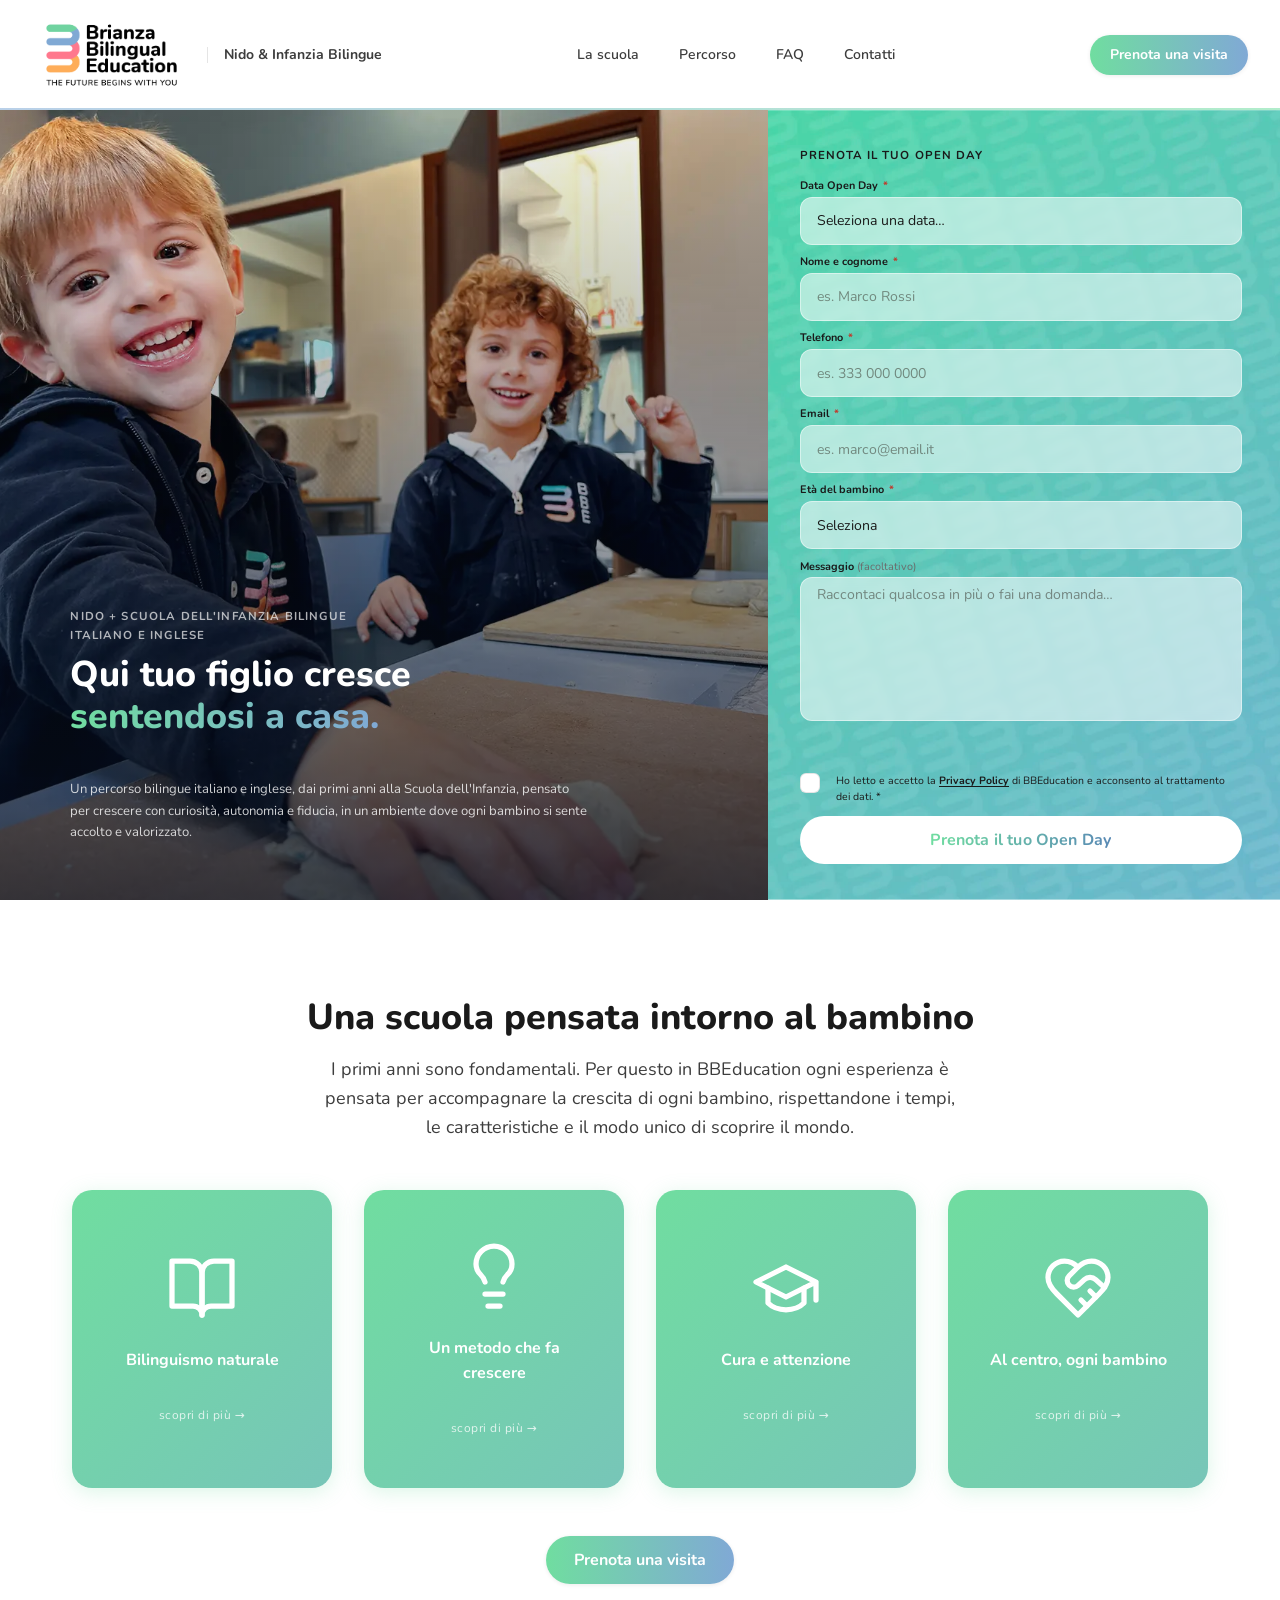
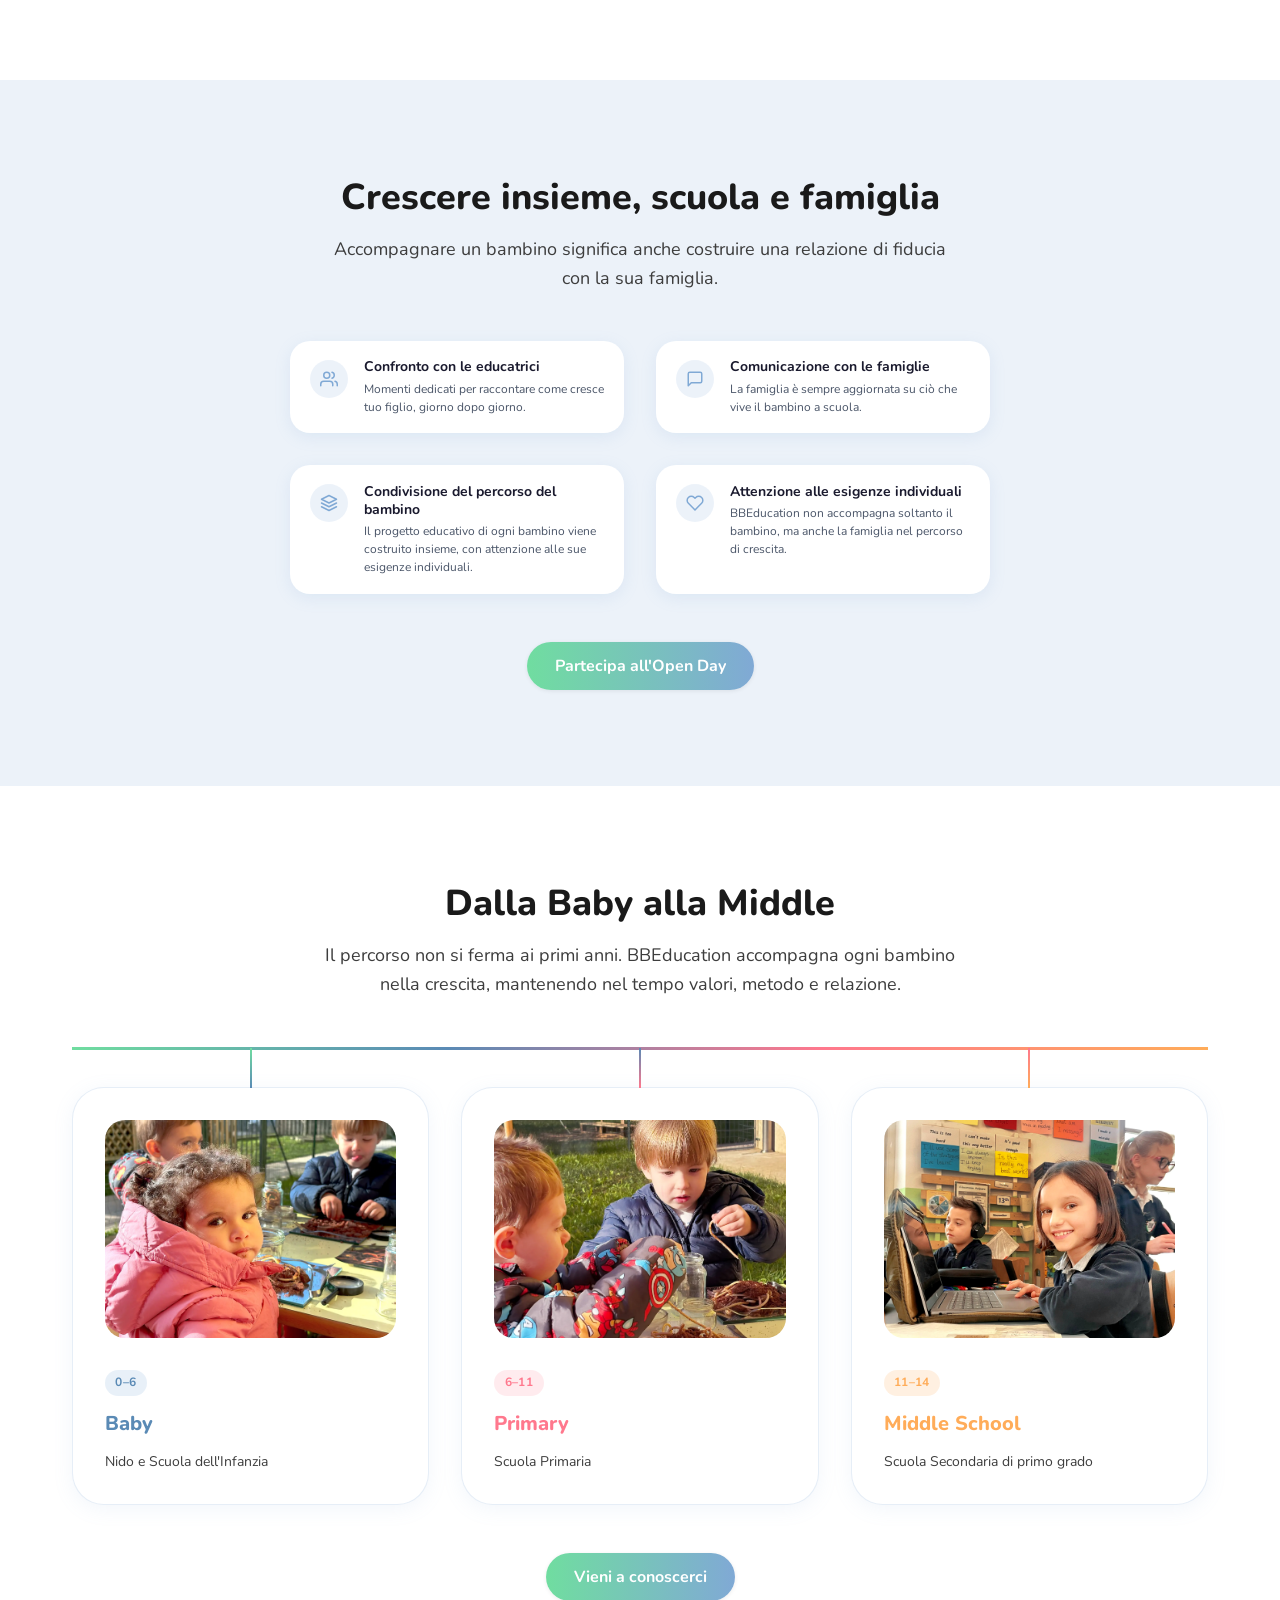
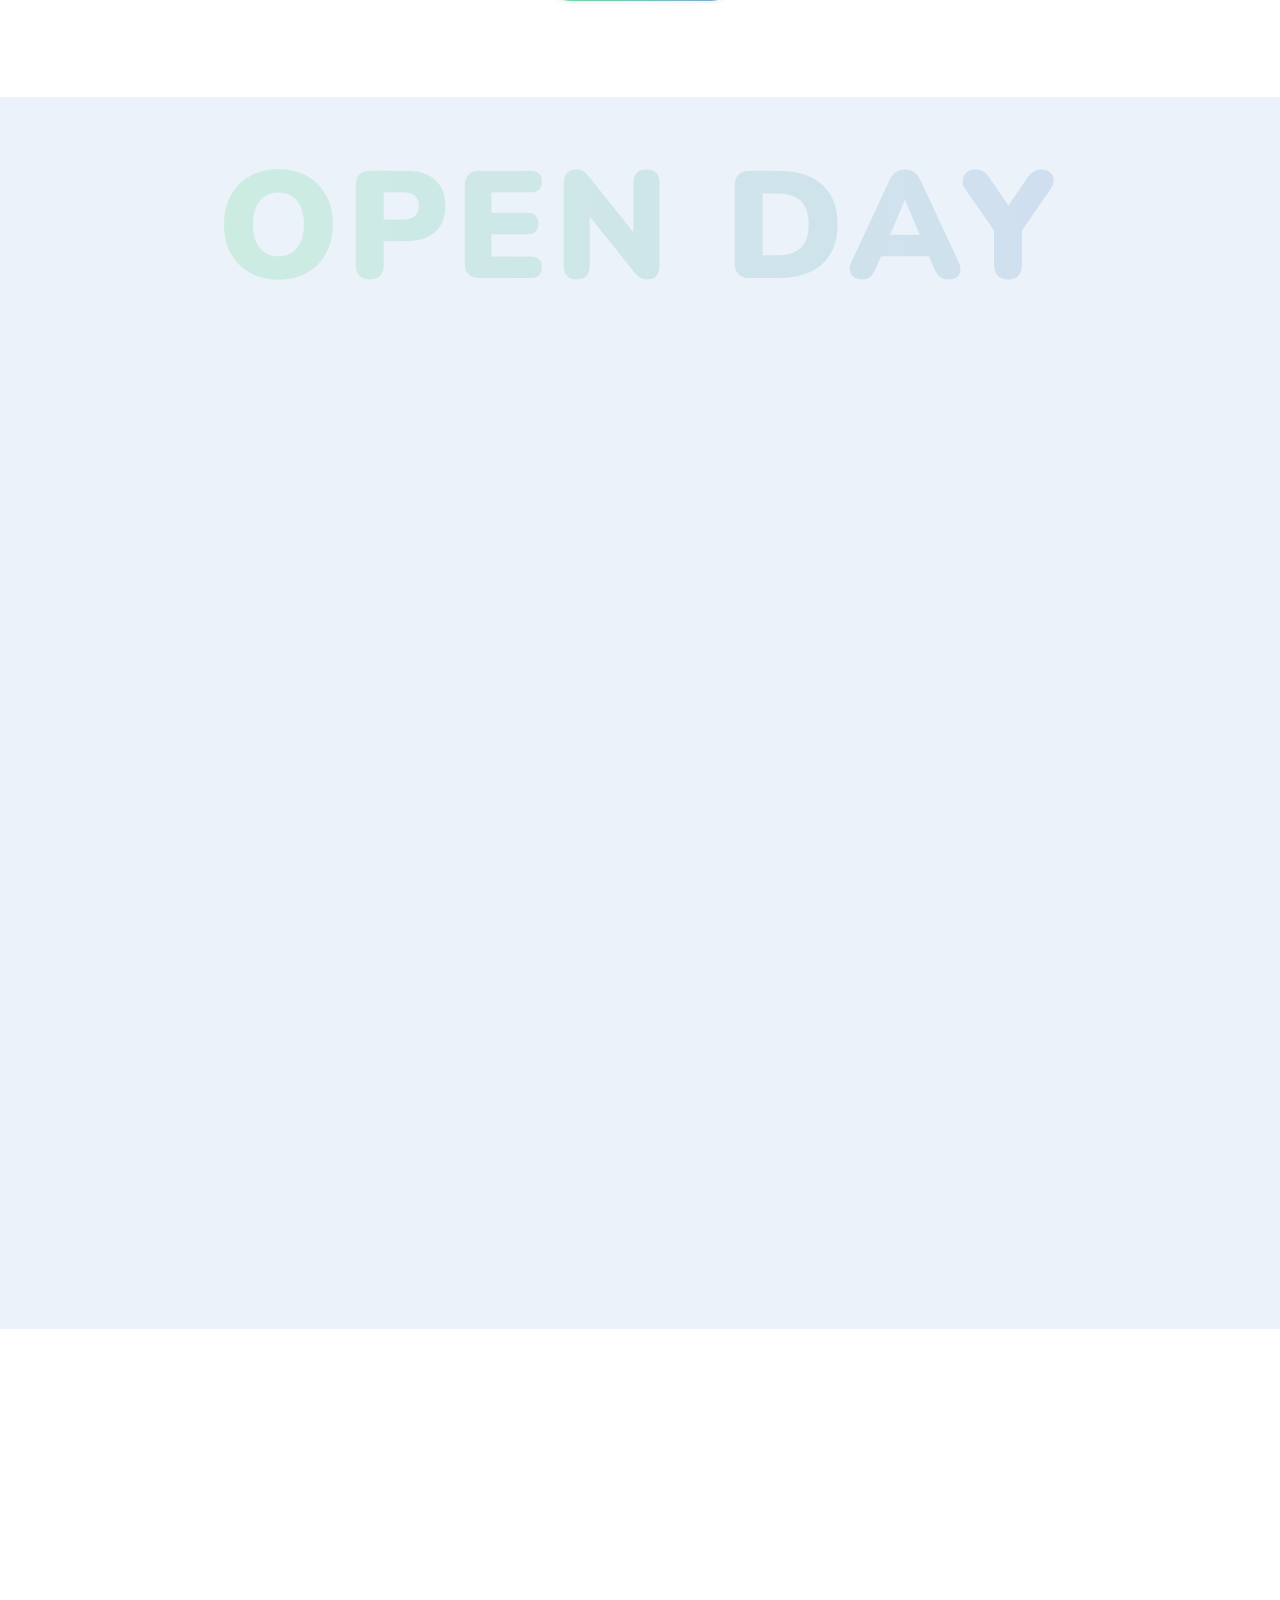
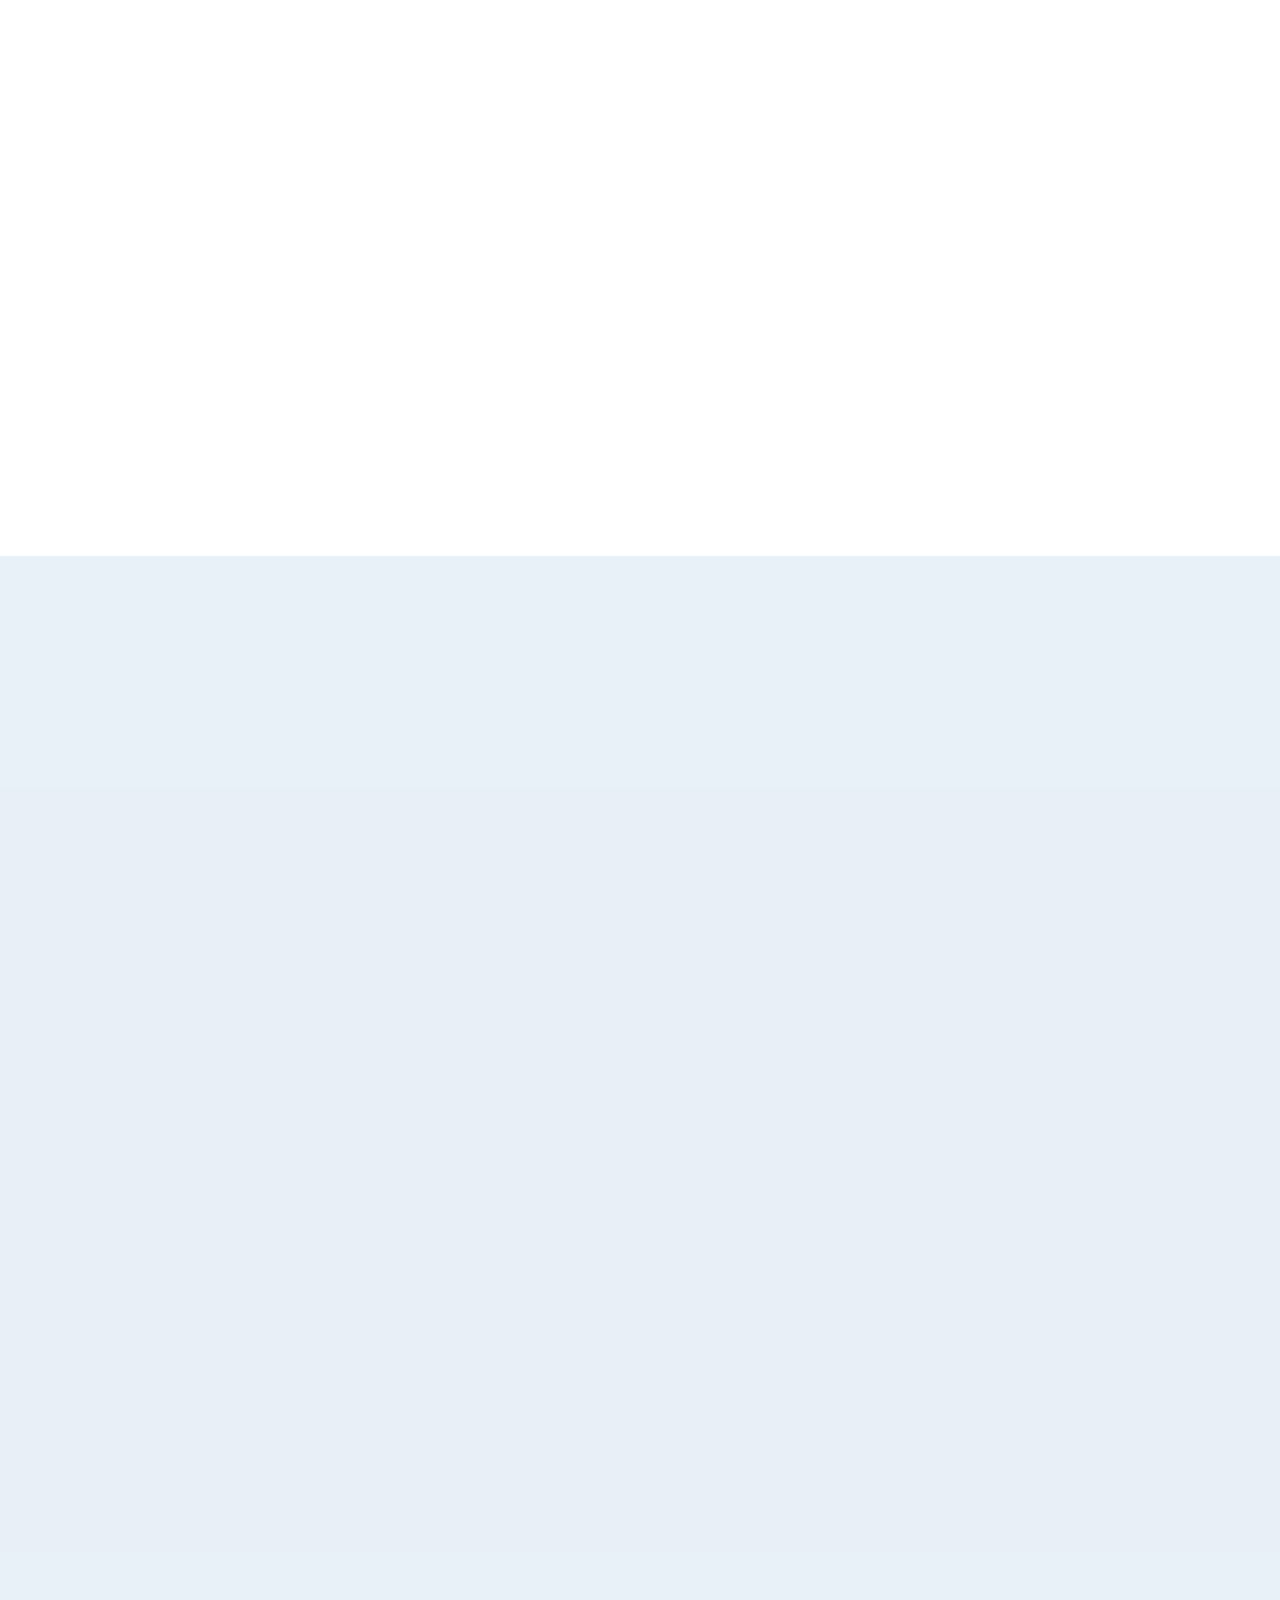
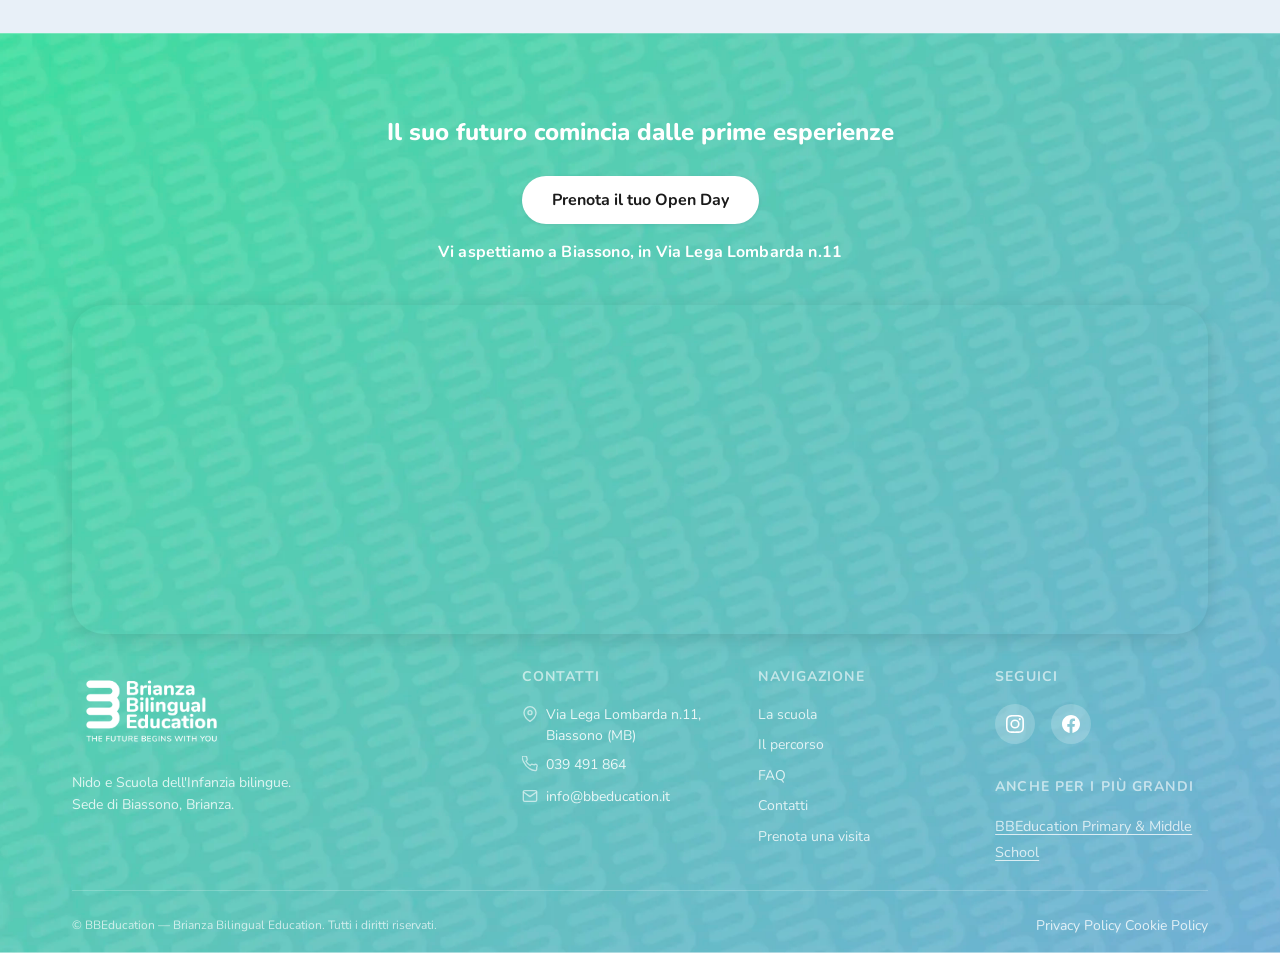
==== commit e0ea3749: "ultime modifiche" ====
--- a/index.html
+++ b/index.html
@@ -18,7 +18,7 @@
 
   <!-- Performance: preload critical font & LCP image -->
   <link rel="preload" href="Font/Nunito-VariableFont_wght.ttf" as="font" type="font/ttf" crossorigin="anonymous">
-  <link rel="preload" href="Foto/baby.webp" as="image">
+  <link rel="preload" href="fotobaby/1.webp" as="image">
 
   <!-- Styles -->
   <link rel="stylesheet" href="css/tokens.css">
@@ -353,6 +353,10 @@
       }
     }
 
+    /* Header CTA — visibile solo dopo la hero */
+    .header__cta { opacity: 0; pointer-events: none; transition: opacity 0.3s ease; }
+    .header__cta.is-visible { opacity: 1; pointer-events: auto; }
+
     /* ════════════════════════════════════════════════════════════
        HERO — pattern Baby e gradiente CTA verde/azzurro
     ════════════════════════════════════════════════════════════ */
@@ -415,7 +419,7 @@
 
       <!-- CTA primaria -->
       <div class="header__cta">
-        <a href="#booking-form-section" class="btn btn-primary">Prenota una visita</a>
+        <a href="#hero" class="btn btn-primary">Prenota una visita</a>
       </div>
 
     </div>
@@ -434,7 +438,7 @@
       <!-- Colonna sinistra: immagine + overlay + testo -->
       <div class="hs-left">
         <img
-          src="Foto/baby.webp"
+          src="fotobaby/1.webp"
           alt=""
           class="hs-left__img"
           width="840"
@@ -740,7 +744,7 @@
         </div>
 
         <div class="section__cta fade-up" style="text-align:center; margin-top: var(--space-5);">
-          <a href="#booking-form-section" class="btn btn-primary">Prenota una visita</a>
+          <a href="#hero" class="btn btn-primary">Prenota una visita</a>
         </div>
 
       </div>
@@ -799,6 +803,10 @@
           </div>
         </div>
 
+        <div class="section__cta fade-up" style="text-align:center; margin-top: var(--space-5);">
+          <a href="#hero" class="btn btn-primary">Partecipa all'Open Day</a>
+        </div>
+
       </div>
     </section>
 
@@ -819,7 +827,7 @@
         <div class="continuita-path">
           <div class="continuita-step continuita-step--active continuita-step--anim">
             <div class="continuita-step__img-wrap">
-              <img src="Foto/baby.webp" alt="Bambini al Baby" class="continuita-step__img" loading="lazy" width="400" height="300">
+              <img src="fotobaby/baby.webp" alt="Bambini al Baby" class="continuita-step__img" loading="lazy" width="400" height="300">
             </div>
             <span class="continuita-step__badge pms-badge--baby">0–6</span>
             <strong class="continuita-step__label pms-label--baby">Baby</strong>
@@ -827,7 +835,7 @@
           </div>
           <div class="continuita-step continuita-step--anim" style="--step-delay:0.28s">
             <div class="continuita-step__img-wrap">
-              <img src="Foto/baby2.webp" alt="Bambini alla Primary" class="continuita-step__img" loading="lazy" width="400" height="300">
+              <img src="fotobaby/last.webp" alt="Bambini alla Primary" class="continuita-step__img" loading="lazy" width="400" height="300">
             </div>
             <span class="continuita-step__badge pms-badge--primary">6–11</span>
             <strong class="continuita-step__label pms-label--primary">Primary</strong>
@@ -835,12 +843,16 @@
           </div>
           <div class="continuita-step continuita-step--anim" style="--step-delay:0.52s">
             <div class="continuita-step__img-wrap">
-              <img src="Foto/baby3.webp" alt="Ragazzi alla Middle School" class="continuita-step__img" loading="lazy" width="400" height="300">
+              <img src="fotobaby/middle.webp" alt="Ragazzi alla Middle School" class="continuita-step__img" loading="lazy" width="400" height="300">
             </div>
             <span class="continuita-step__badge pms-badge--middle">11–14</span>
             <strong class="continuita-step__label pms-label--middle">Middle School</strong>
             <span class="continuita-step__desc">Scuola Secondaria di primo grado</span>
           </div>
+        </div>
+
+        <div class="section__cta fade-up" style="text-align:center; margin-top: var(--space-5);">
+          <a href="#hero" class="btn btn-primary">Vieni a conoscerci</a>
         </div>
 
       </div>
@@ -869,7 +881,7 @@
 
           <div class="open-day-agenda" aria-label="Cosa potrai fare durante l'Open Day">
             <div class="open-day-agenda__photo-hero">
-              <img src="Foto/baby3.webp" alt="" class="open-day-agenda__photo-img" loading="lazy" decoding="async">
+              <img src="fotobaby/primary.webp" alt="" class="open-day-agenda__photo-img" loading="lazy" decoding="async" style="object-position: center 38%;">
             </div>
             <p class="open-day__agenda-label fade-up">Durante l'Open Day:</p>
             <div class="open-day-agenda__badges">
@@ -913,32 +925,17 @@
           </div>
 
           <div style="text-align:center; margin-top: var(--space-5);">
-            <a href="#booking-form-section" class="btn btn-primary fade-up">Prenota una visita</a>
+            <a href="#hero" class="btn btn-primary fade-up">Prenota una visita</a>
           </div>
 
         </div>
       </div><!-- /oda-panel--agenda -->
 
-      <!-- ── PANEL 2: form — slide-up via CTA ── -->
-      <div class="oda-panel oda-panel--form" id="odaFormPanel">
-        <button class="oda-form-close" id="odaFormClose" aria-label="Torna indietro">
-          <svg width="18" height="18" viewBox="0 0 18 18" fill="none" aria-hidden="true"><path d="M3 3l12 12M15 3L3 15" stroke="currentColor" stroke-width="1.8" stroke-linecap="round"/></svg>
-        </button>
+      <!-- ── PANEL 2: form ── -->
+      <div class="oda-panel oda-panel--form" id="odaFormPanel" style="display:none !important;">
         <div class="container">
-
-          <div class="section__header fade-up">
-            <h2 class="section__title" id="oda-form-title">Vieni a conoscere BBEducation.</h2>
-            <p class="section__subtitle">
-              Visita la scuola, incontra il team e scopri come accompagniamo i bambini nei loro primi anni di crescita.
-            </p>
-          </div>
-
           <div class="open-day__form-photo">
-
-          <!-- Form prenotazione (sinistra) -->
           <div class="open-day__form-col">
-
-            <!-- Nessuna data disponibile -->
             <div class="no-dates-message" id="no-dates-message" role="status" aria-live="polite">
               <p>
                 Al momento non ci sono nuove date disponibili.<br>
@@ -1291,7 +1288,7 @@
         <p class="footer__cta-headline">
           Il suo futuro comincia dalle prime&nbsp;esperienze
         </p>
-        <a href="#booking-form-section" class="btn btn-white">Prenota il tuo Open Day</a>
+        <a href="#hero" class="btn btn-white">Prenota il tuo Open Day</a>
         <p class="footer__cta-address">
           Vi aspettiamo a Biassono, in Via Lega Lombarda n.11
         </p>
@@ -1366,7 +1363,7 @@
               <a href="#continuita">Il percorso</a>
               <a href="#faq">FAQ</a>
               <a href="#info">Contatti</a>
-              <a href="#booking-form-section">Prenota una visita</a>
+              <a href="#hero">Prenota una visita</a>
             </div>
           </nav>
         </div>
@@ -1455,6 +1452,19 @@
     }
   </script>
 
+  <script>
+    (function() {
+      var hero = document.getElementById('hero');
+      var cta  = document.querySelector('.header__cta');
+      if (!hero || !cta) return;
+      function check() {
+        var bottom = hero.getBoundingClientRect().bottom;
+        cta.classList.toggle('is-visible', bottom <= 0);
+      }
+      window.addEventListener('scroll', check, { passive: true });
+      check();
+    })();
+  </script>
 
 </body>
 </html>
--- a/css/style.css
+++ b/css/style.css
@@ -3608,6 +3608,8 @@
   overflow: hidden;
   flex: 0 0 auto;
   min-height: clamp(260px, 45dvh, 520px);
+  display: flex;
+  flex-direction: column;
 }
 
 /* L'immagine riempie il suo contenitore via absolute positioning.
@@ -3637,7 +3639,7 @@
 .hs-left__content {
   position: relative;
   z-index: 1;
-  height: 100%;
+  flex: 1;
   display: flex;
   flex-direction: column;
   justify-content: flex-end;
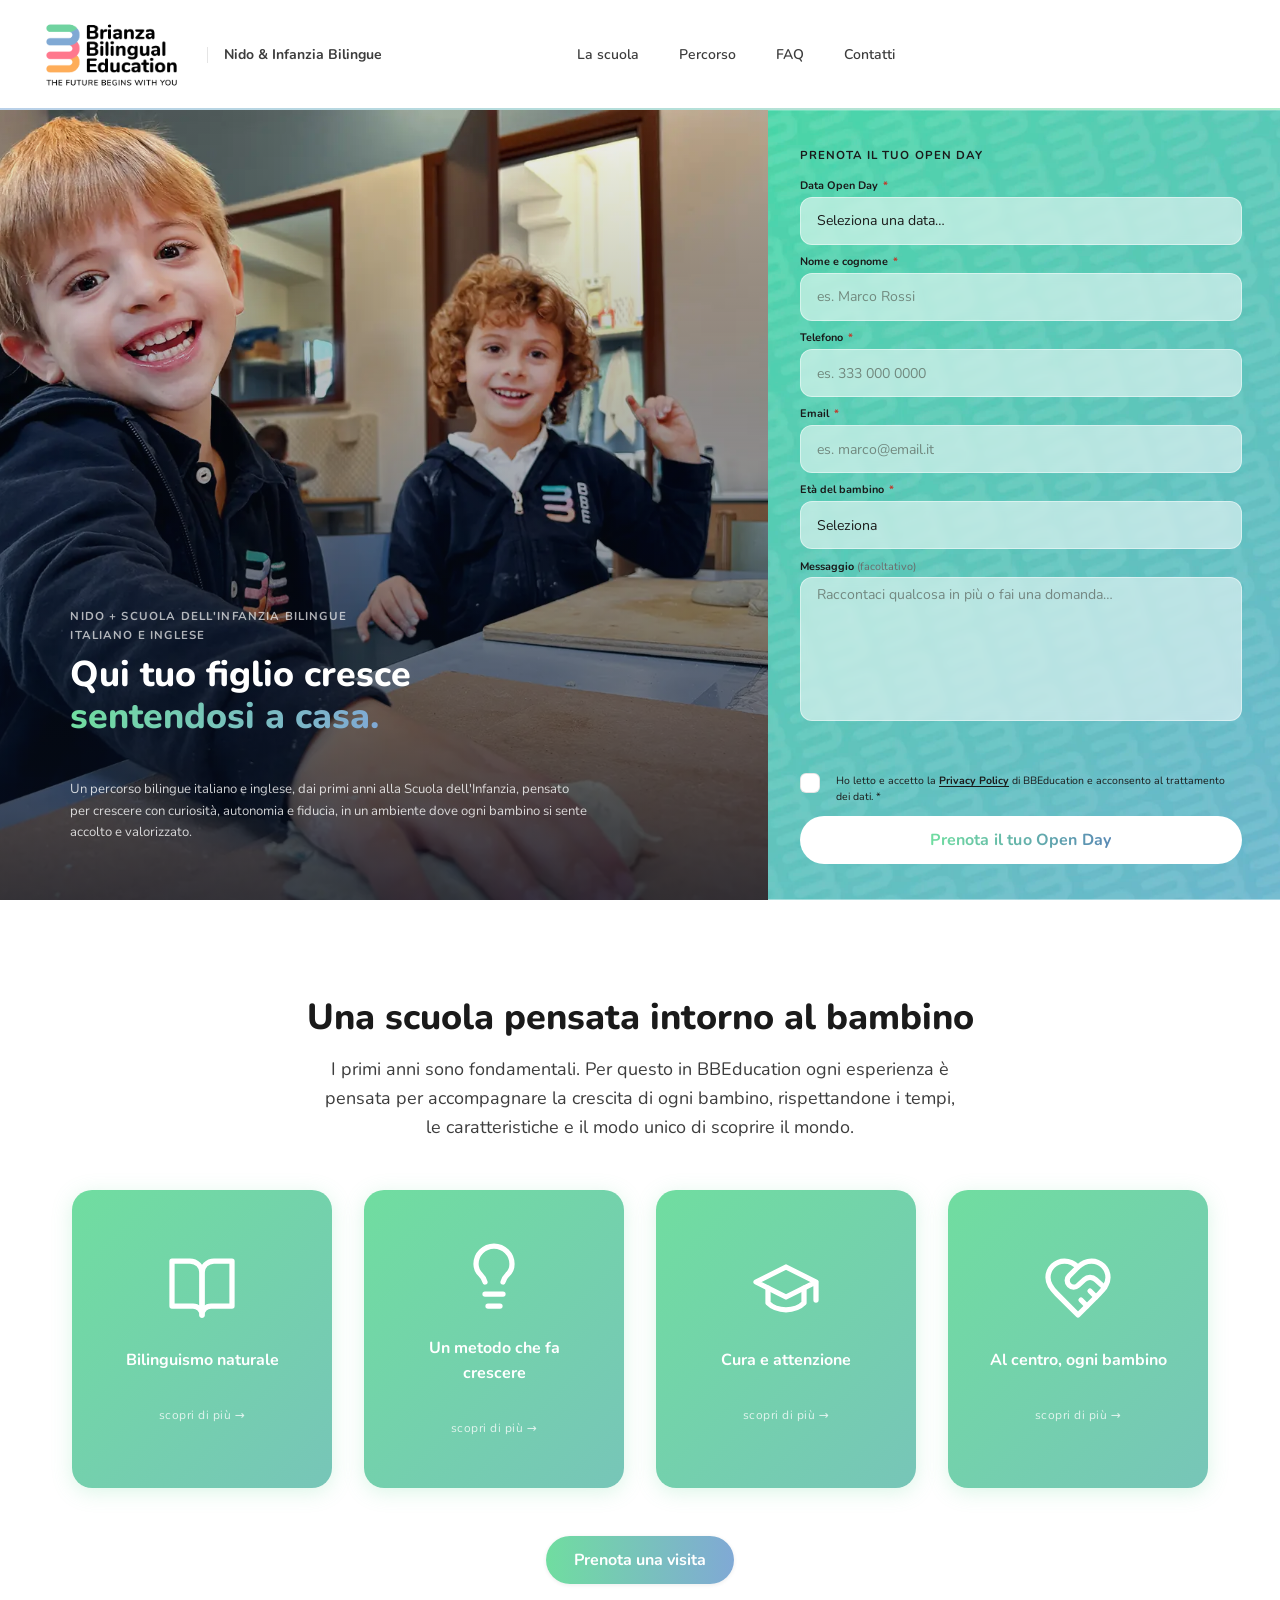
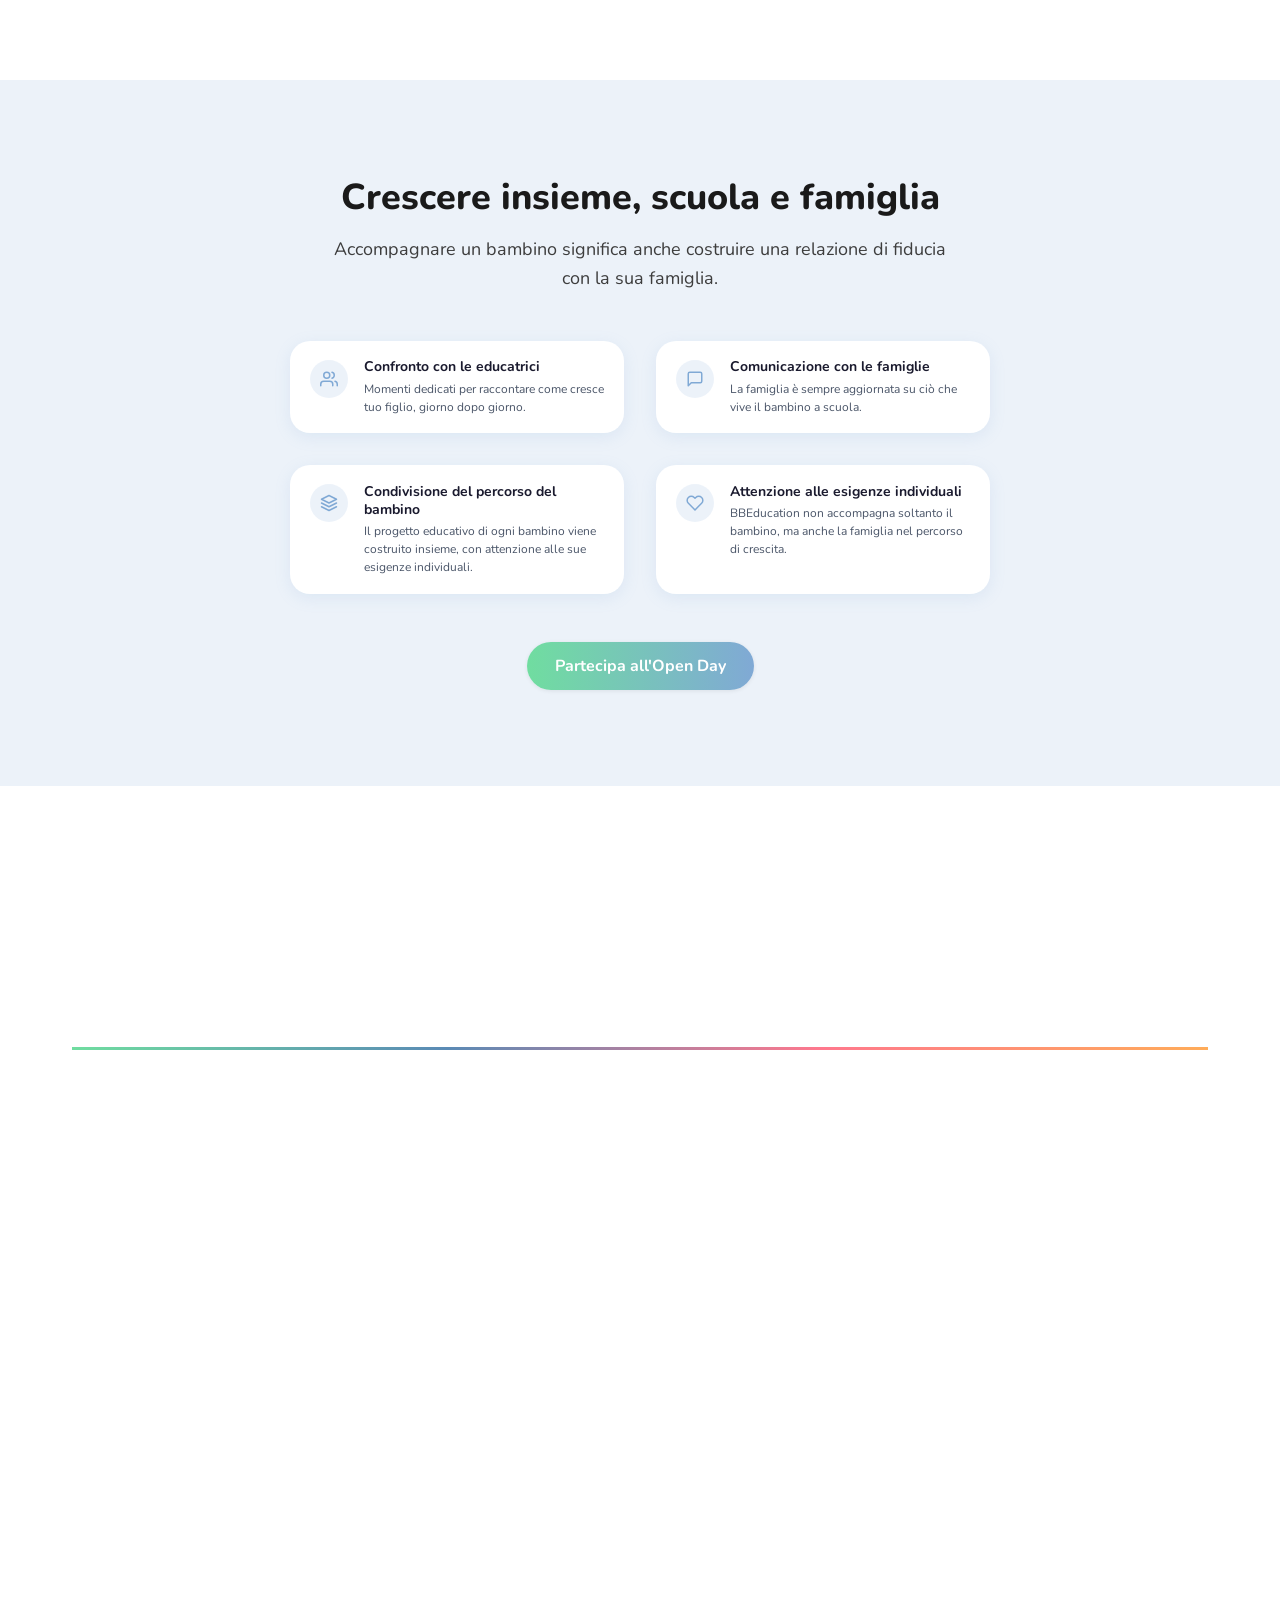
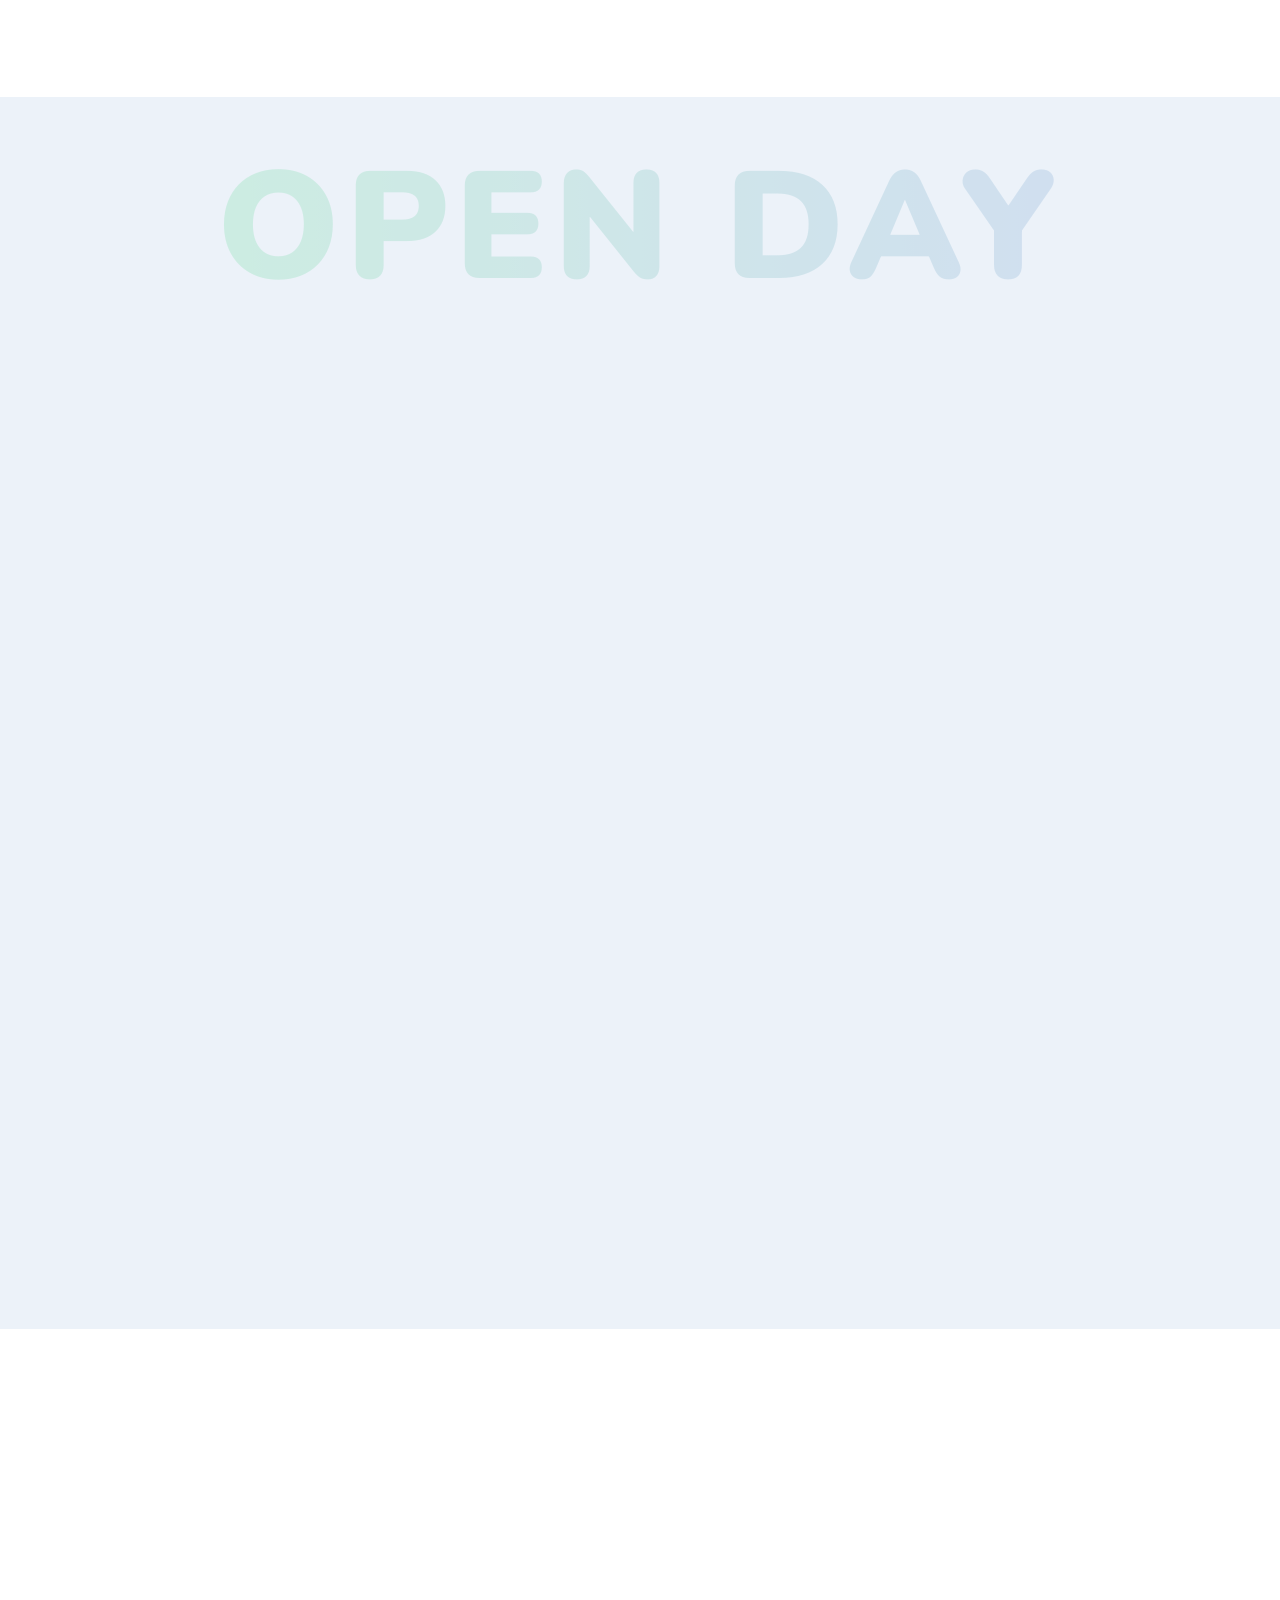
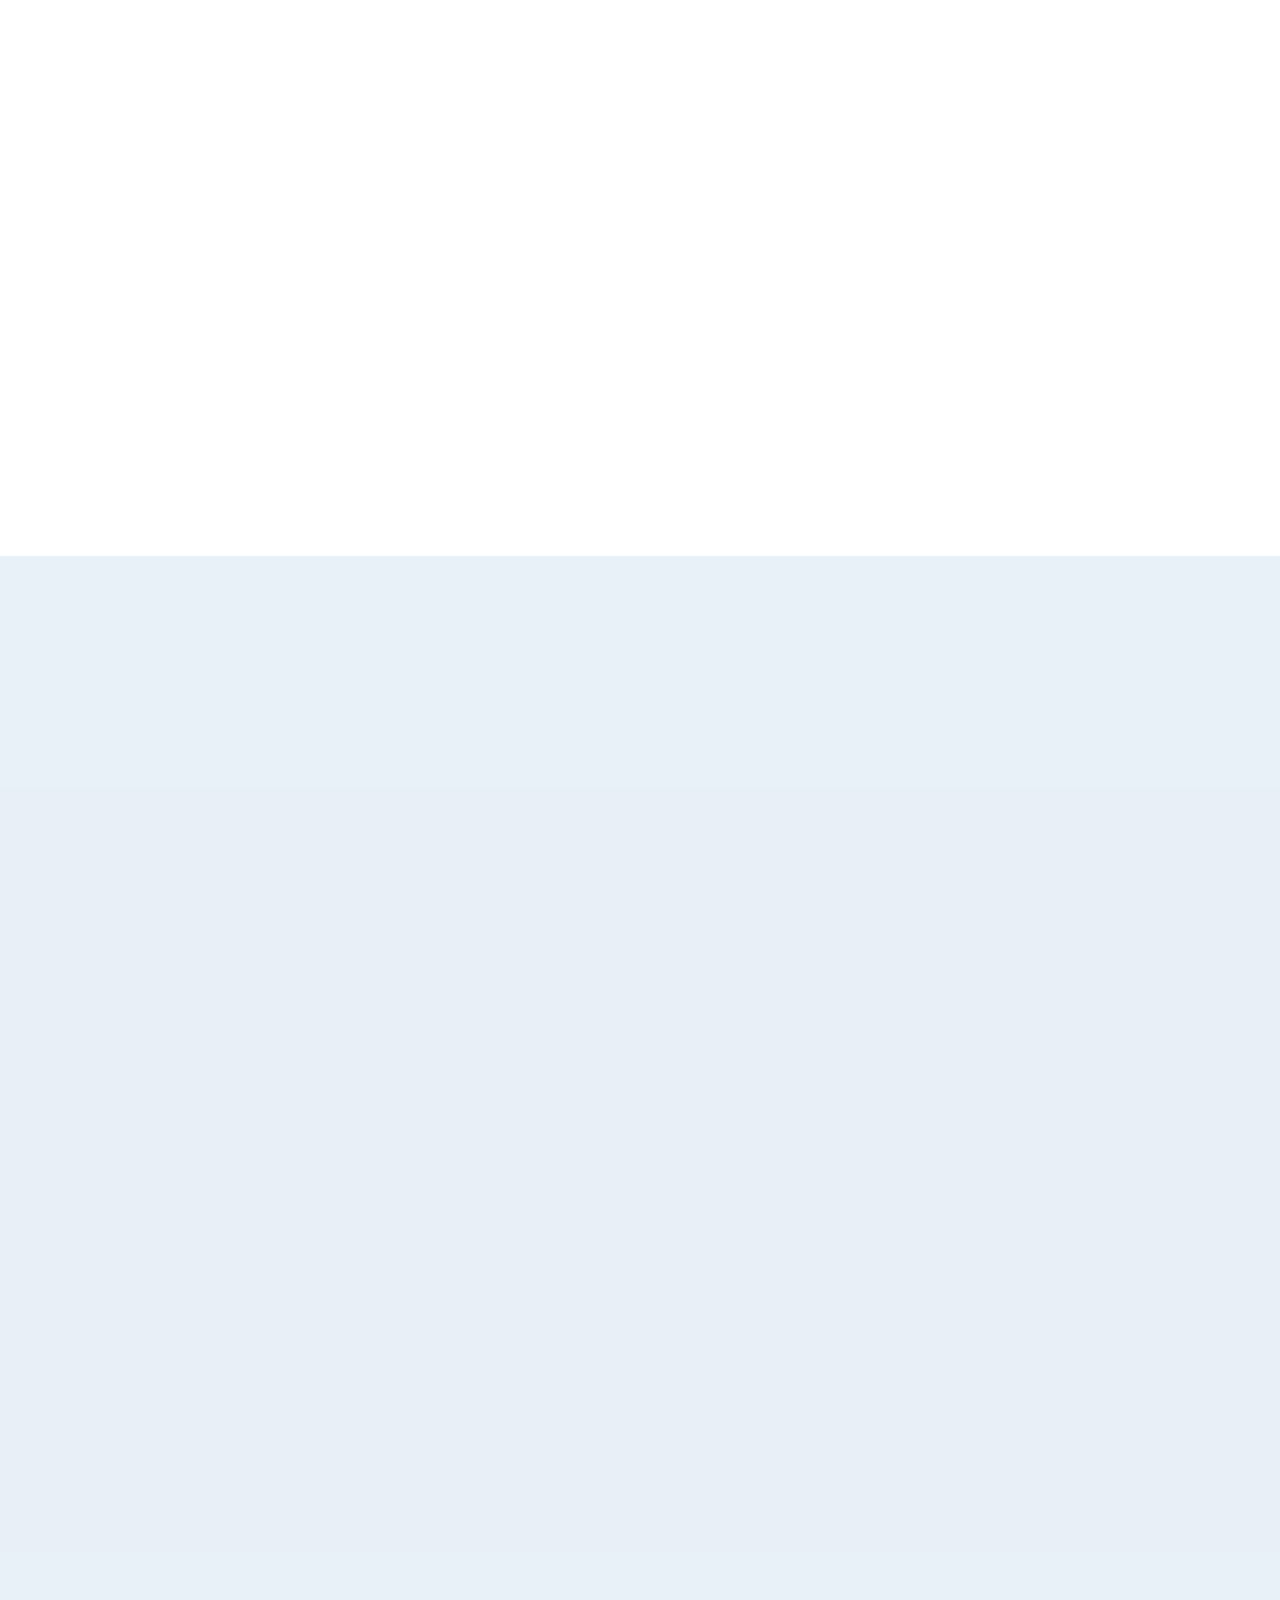
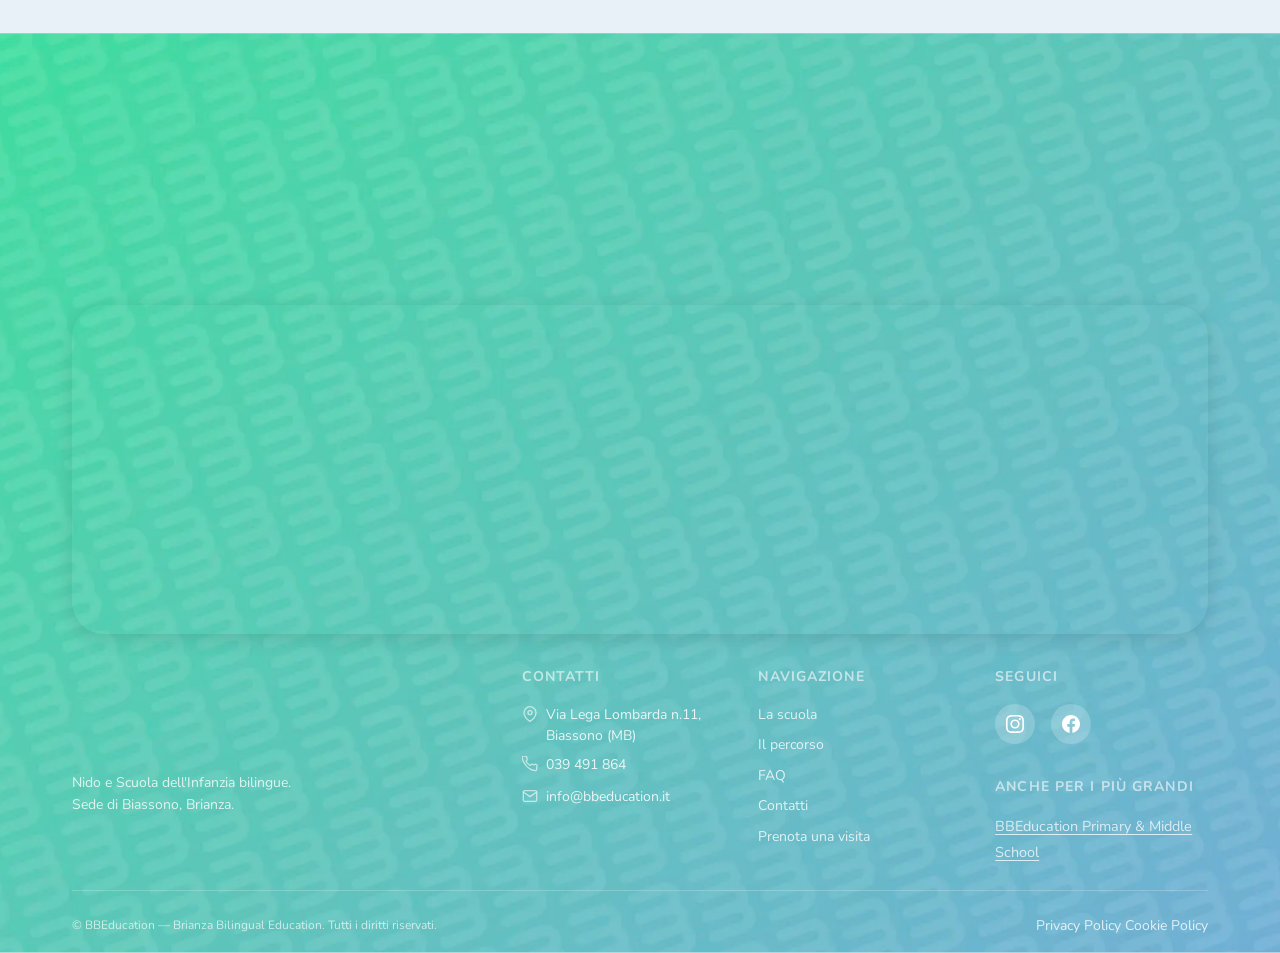
==== commit 52ea8078: "modifica foto" ====
--- a/index.html
+++ b/index.html
@@ -835,7 +835,7 @@
           </div>
           <div class="continuita-step continuita-step--anim" style="--step-delay:0.28s">
             <div class="continuita-step__img-wrap">
-              <img src="fotobaby/last.webp" alt="Bambini alla Primary" class="continuita-step__img" loading="lazy" width="400" height="300">
+              <img src="fotoprimary/primary1.webp" alt="Bambini alla Primary" class="continuita-step__img" loading="lazy" width="400" height="300">
             </div>
             <span class="continuita-step__badge pms-badge--primary">6–11</span>
             <strong class="continuita-step__label pms-label--primary">Primary</strong>
@@ -881,7 +881,7 @@
 
           <div class="open-day-agenda" aria-label="Cosa potrai fare durante l'Open Day">
             <div class="open-day-agenda__photo-hero">
-              <img src="fotobaby/primary.webp" alt="" class="open-day-agenda__photo-img" loading="lazy" decoding="async" style="object-position: center 38%;">
+              <img src="fotobaby/last.webp" alt="" class="open-day-agenda__photo-img" loading="lazy" decoding="async" style="object-position: center 38%;">
             </div>
             <p class="open-day__agenda-label fade-up">Durante l'Open Day:</p>
             <div class="open-day-agenda__badges">
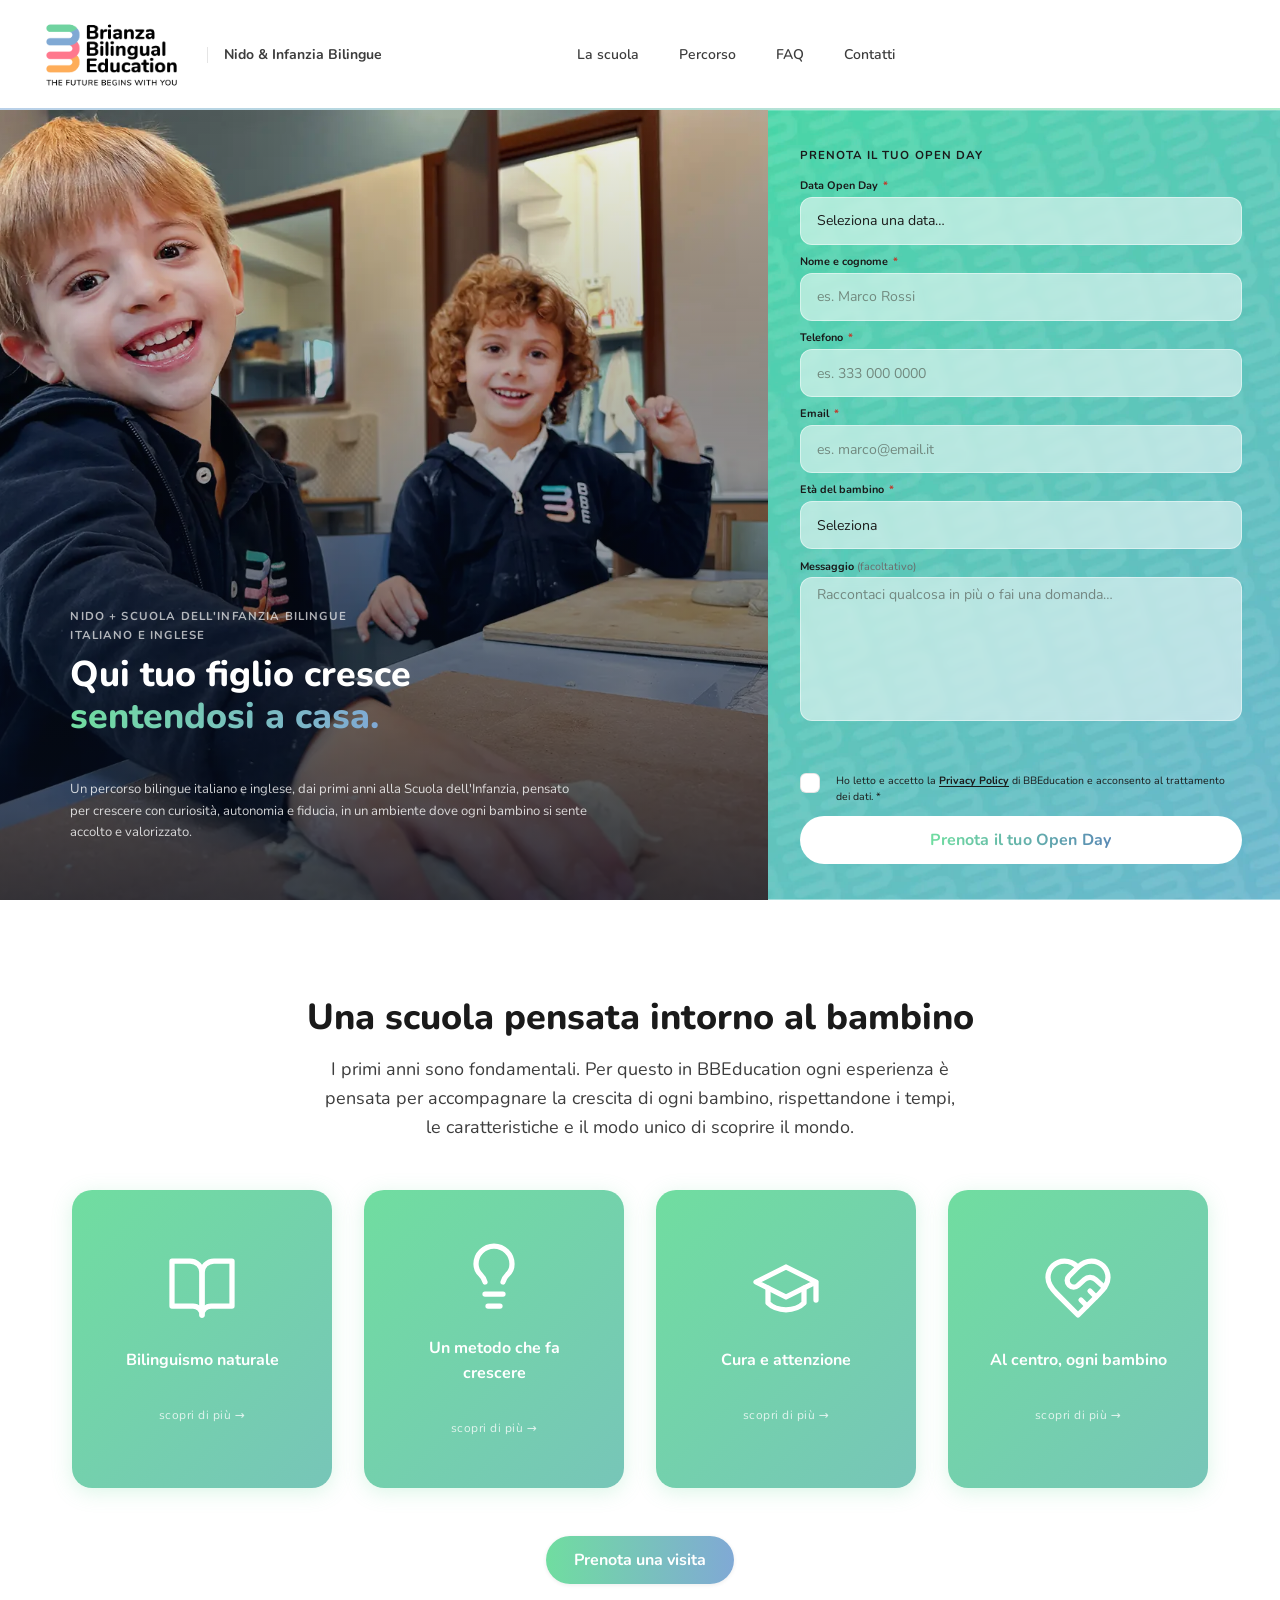
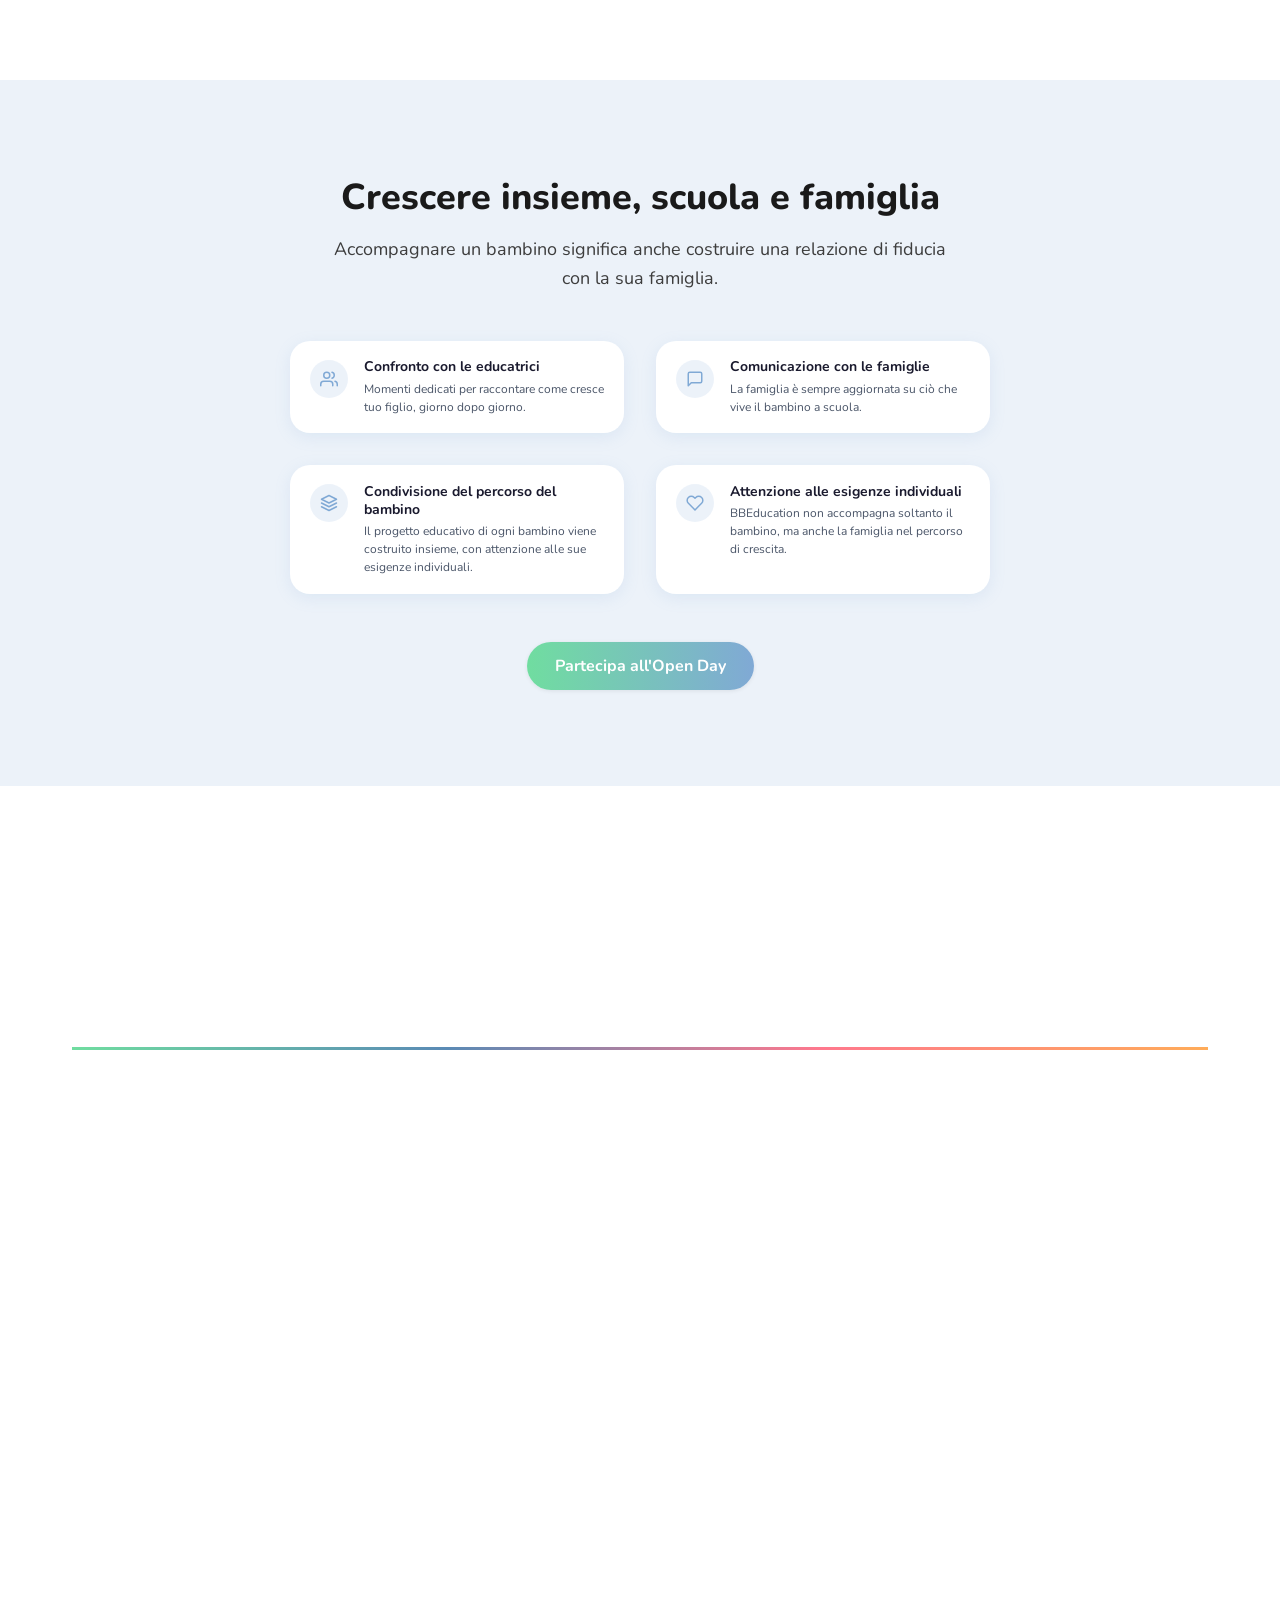
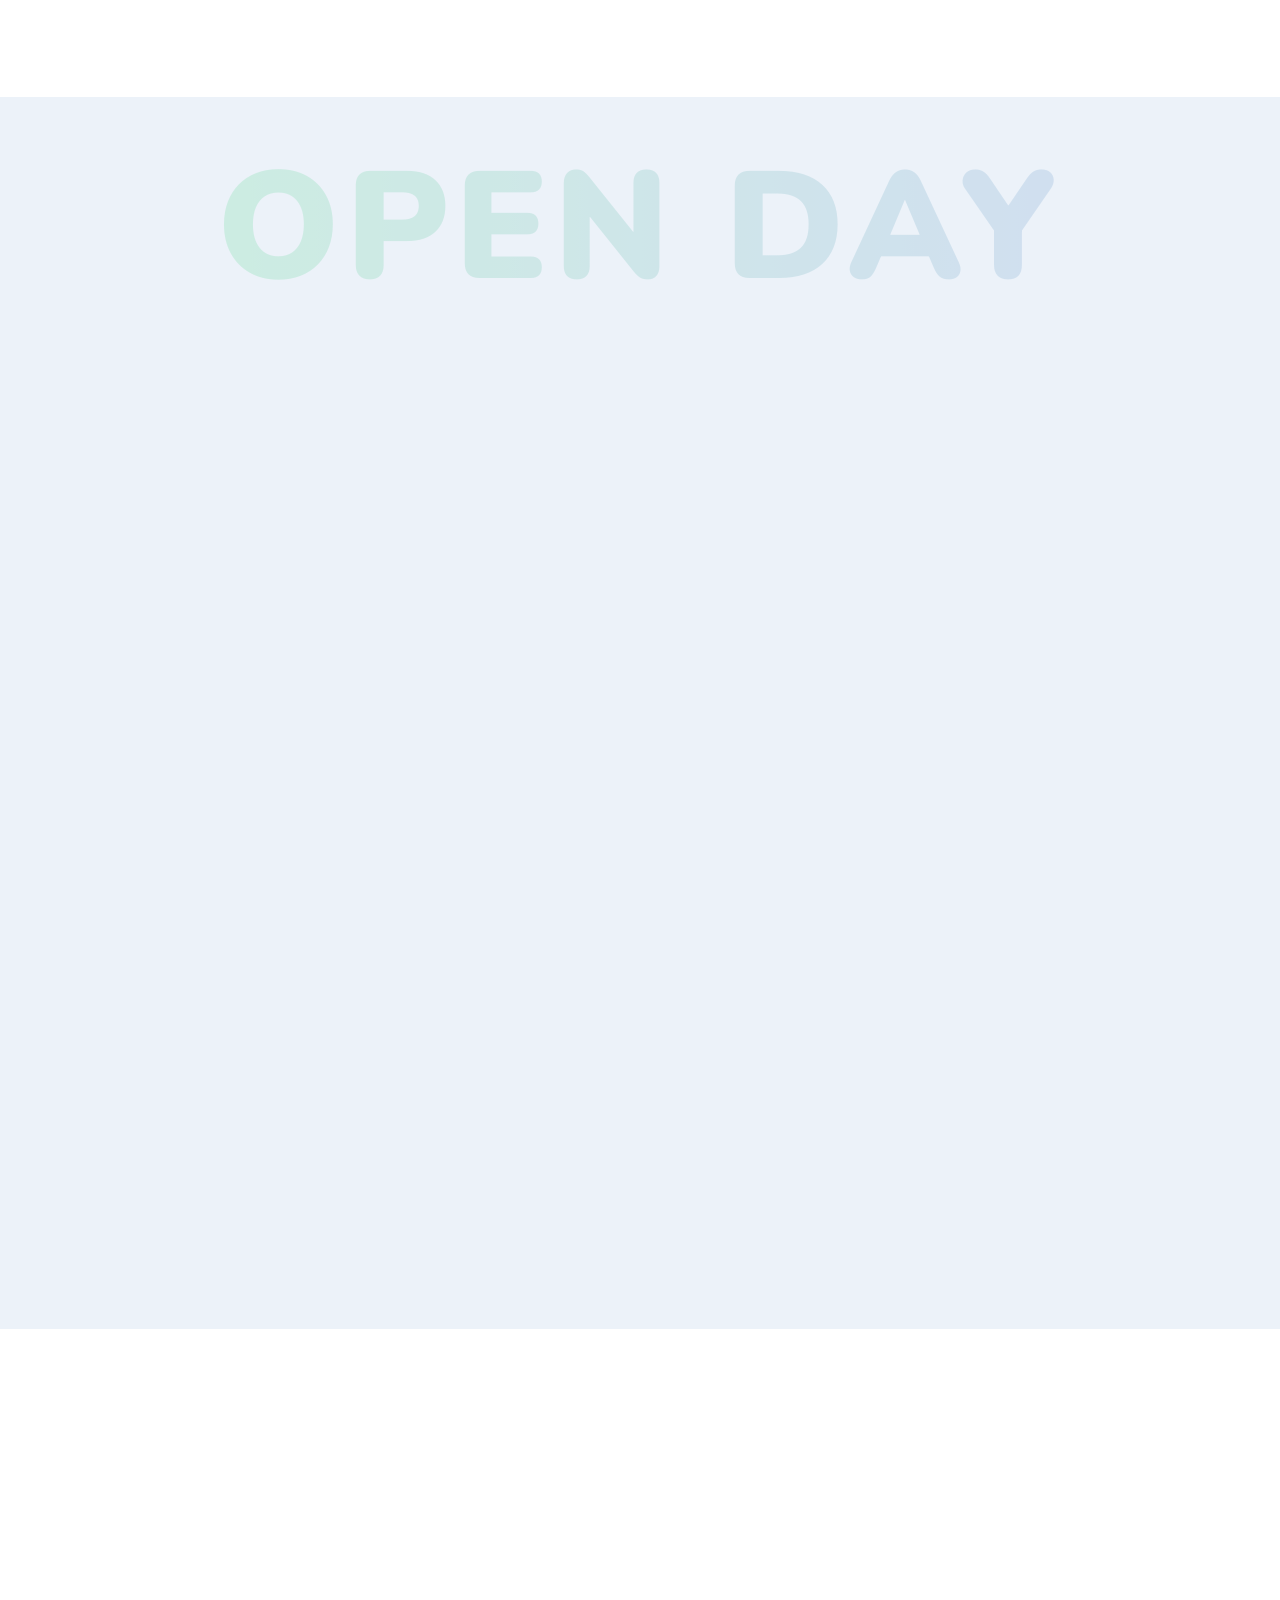
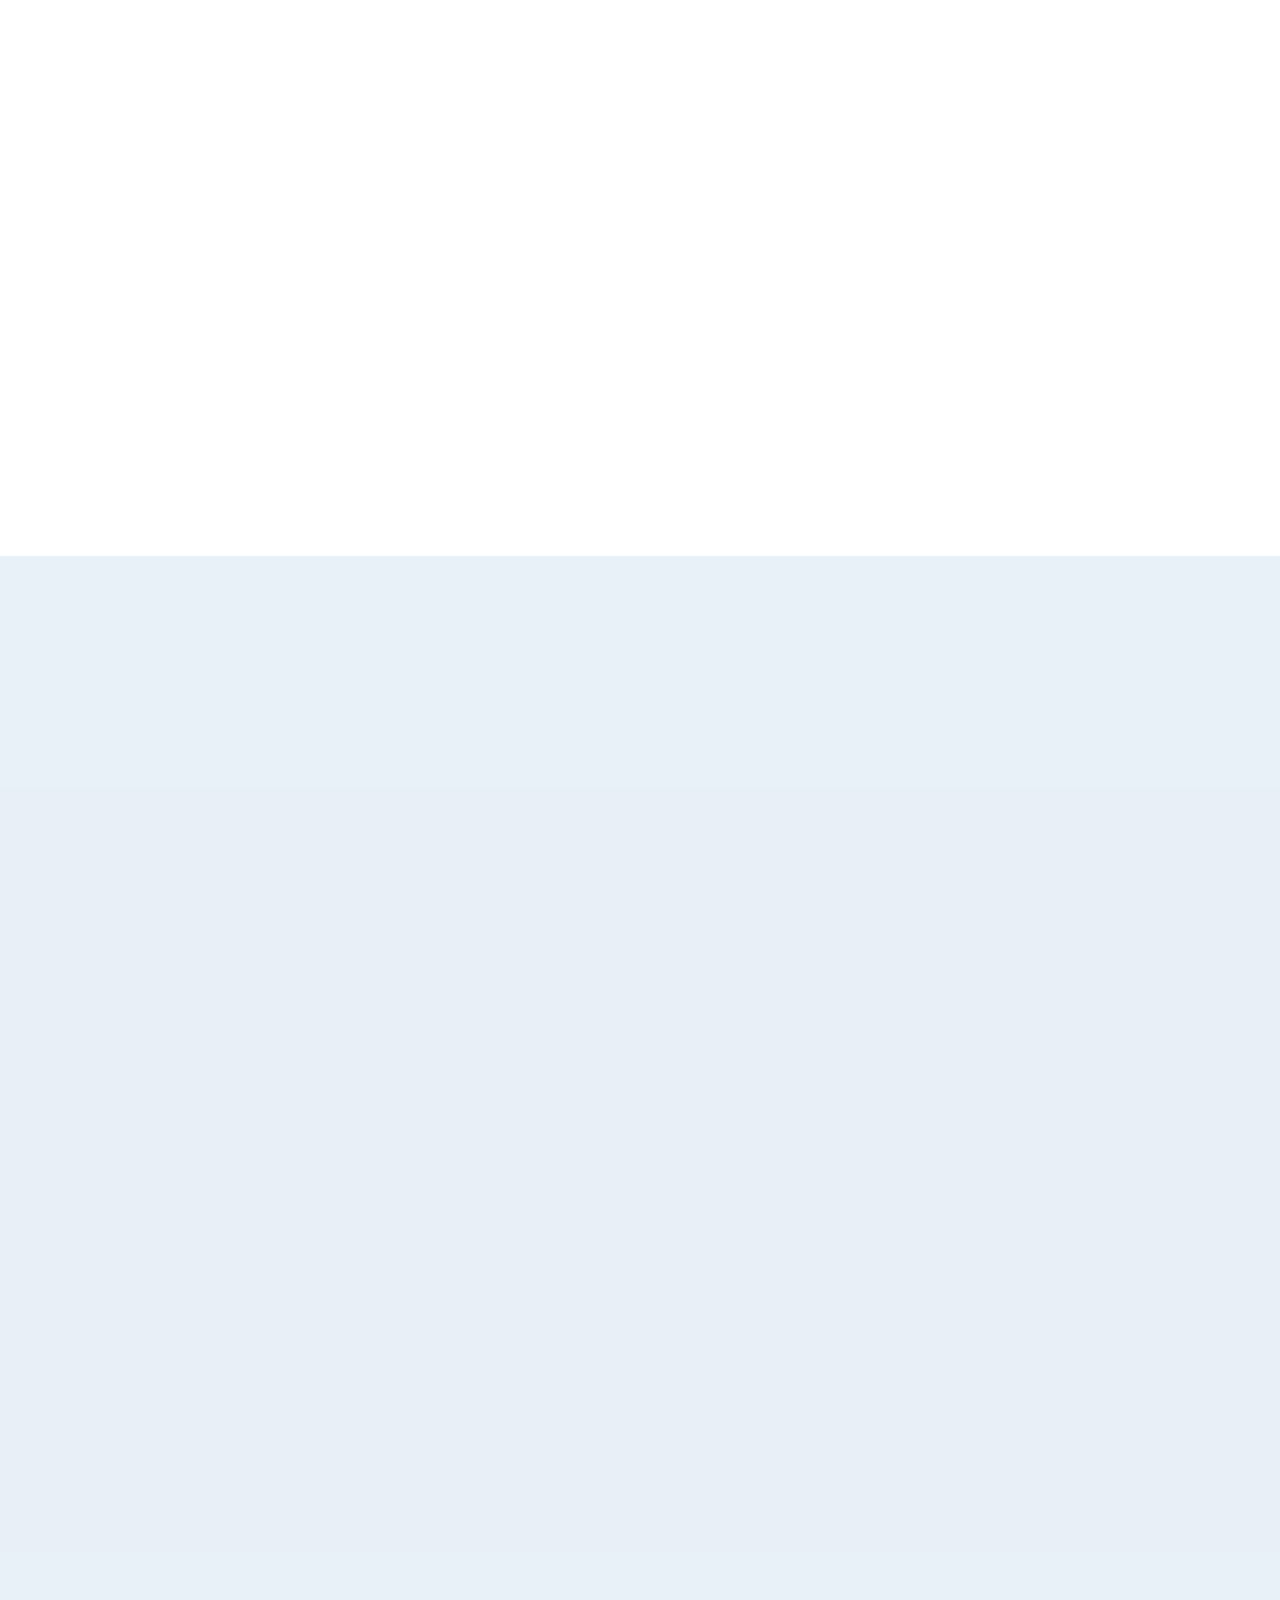
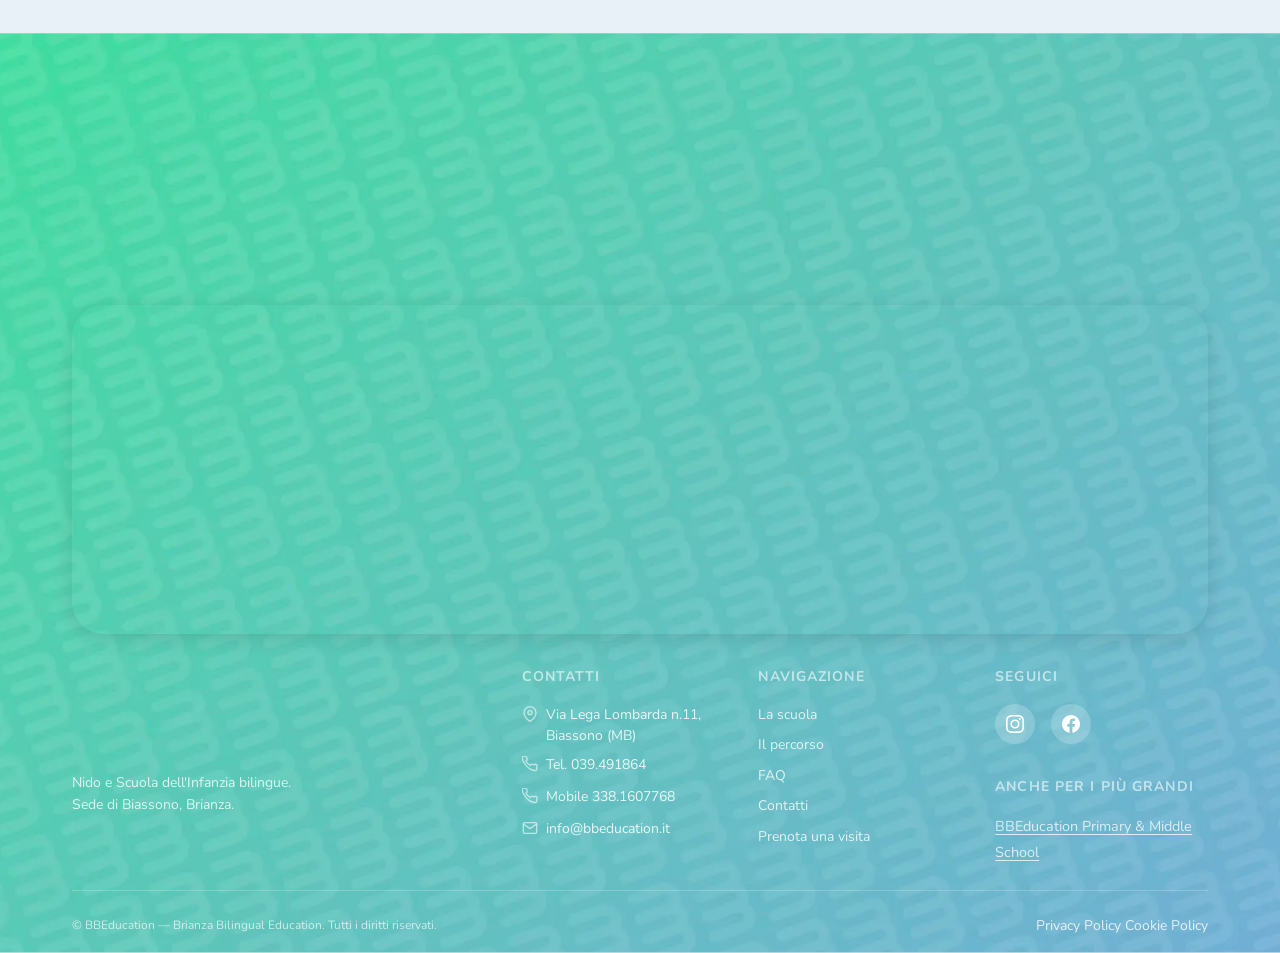
==== commit 44eb2395: "footer" ====
--- a/index.html
+++ b/index.html
@@ -1297,7 +1297,7 @@
       <!-- Mappa sede BBEducation -->
       <div class="map-container">
         <iframe
-          src="https://www.google.com/maps/embed?pb=!1m18!1m12!1m3!1d2789.9836786737!2d9.201234!3d45.631234!2m3!1f0!2f0!3f0!3m2!1i1024!2i768!4f13.1!3m3!1m2!1s0x4786bbf3a2c5f4c1%3A0xde8fb0a3cf2f9a57!2sVia%20Lega%20Lombarda%2C%2011%2C%2020853%20Biassono%20MB%2C%20Italia!5e0!3m2!1sit!2sit!4v1700000000000"
+          src="https://www.google.com/maps/embed?pb=!1m18!1m12!1m3!1d2787.123!2d9.2727388!3d45.6244747!2m3!1f0!2f0!3f0!3m2!1i1024!2i768!4f13.1!3m3!1m2!1s0x4786bbb7a303e93f%3A0x48d6f641a2261f19!2sBrianza%20Bilingual%20Education%20Baby%20School!5e0!3m2!1sit!2sit!4v1700000000000"
           width="100%"
           height="320"
           style="border:0; border-radius: var(--radius-lg, 16px);"
@@ -1343,7 +1343,13 @@
               <span class="footer__contact-icon" aria-hidden="true">
                 <svg viewBox="0 0 24 24" fill="none" stroke="currentColor" stroke-width="2" stroke-linecap="round" stroke-linejoin="round" width="16" height="16"><path d="M22 16.92v3a2 2 0 01-2.18 2 19.79 19.79 0 01-8.63-3.07A19.5 19.5 0 013.07 9.81a19.79 19.79 0 01-3.07-8.63A2 2 0 012 .18L5 0a2 2 0 012 1.72c.127.96.361 1.903.7 2.81a2 2 0 01-.45 2.11L5.91 7.91a16 16 0 006.29 6.29l1.27-1.27a2 2 0 012.11-.45c.907.339 1.85.573 2.81.7A2 2 0 0122 16.92z"/></svg>
               </span>
-              <a href="tel:+39039491864" style="color:inherit;text-decoration:none;">039 491 864</a>
+              <a href="tel:+39039491864" style="color:inherit;text-decoration:none;">Tel. 039.491864</a>
+            </p>
+            <p class="footer__contact-item">
+              <span class="footer__contact-icon" aria-hidden="true">
+                <svg viewBox="0 0 24 24" fill="none" stroke="currentColor" stroke-width="2" stroke-linecap="round" stroke-linejoin="round" width="16" height="16"><path d="M22 16.92v3a2 2 0 01-2.18 2 19.79 19.79 0 01-8.63-3.07A19.5 19.5 0 013.07 9.81a19.79 19.79 0 01-3.07-8.63A2 2 0 012 .18L5 0a2 2 0 012 1.72c.127.96.361 1.903.7 2.81a2 2 0 01-.45 2.11L5.91 7.91a16 16 0 006.29 6.29l1.27-1.27a2 2 0 012.11-.45c.907.339 1.85.573 2.81.7A2 2 0 0122 16.92z"/></svg>
+              </span>
+              <a href="tel:+393381607768" style="color:inherit;text-decoration:none;">Mobile 338.1607768</a>
             </p>
             <p class="footer__contact-item">
               <span class="footer__contact-icon" aria-hidden="true">
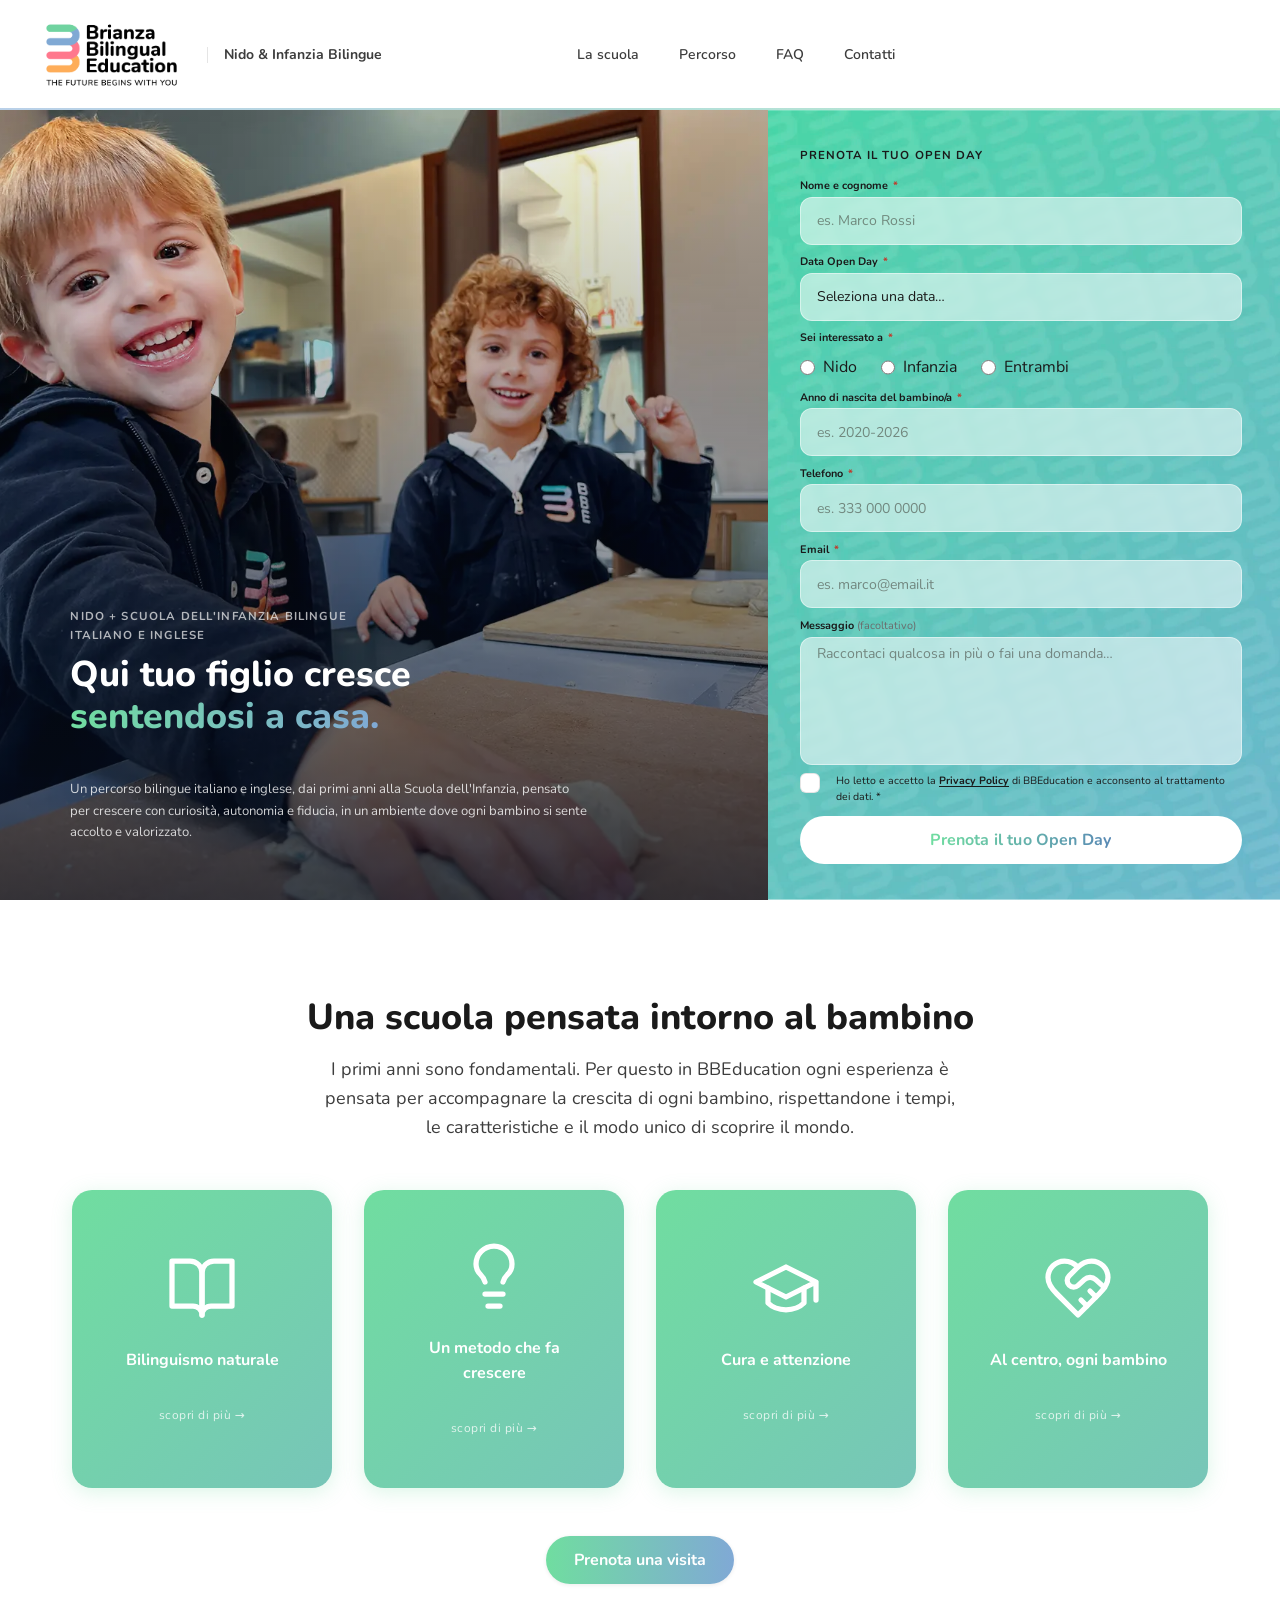
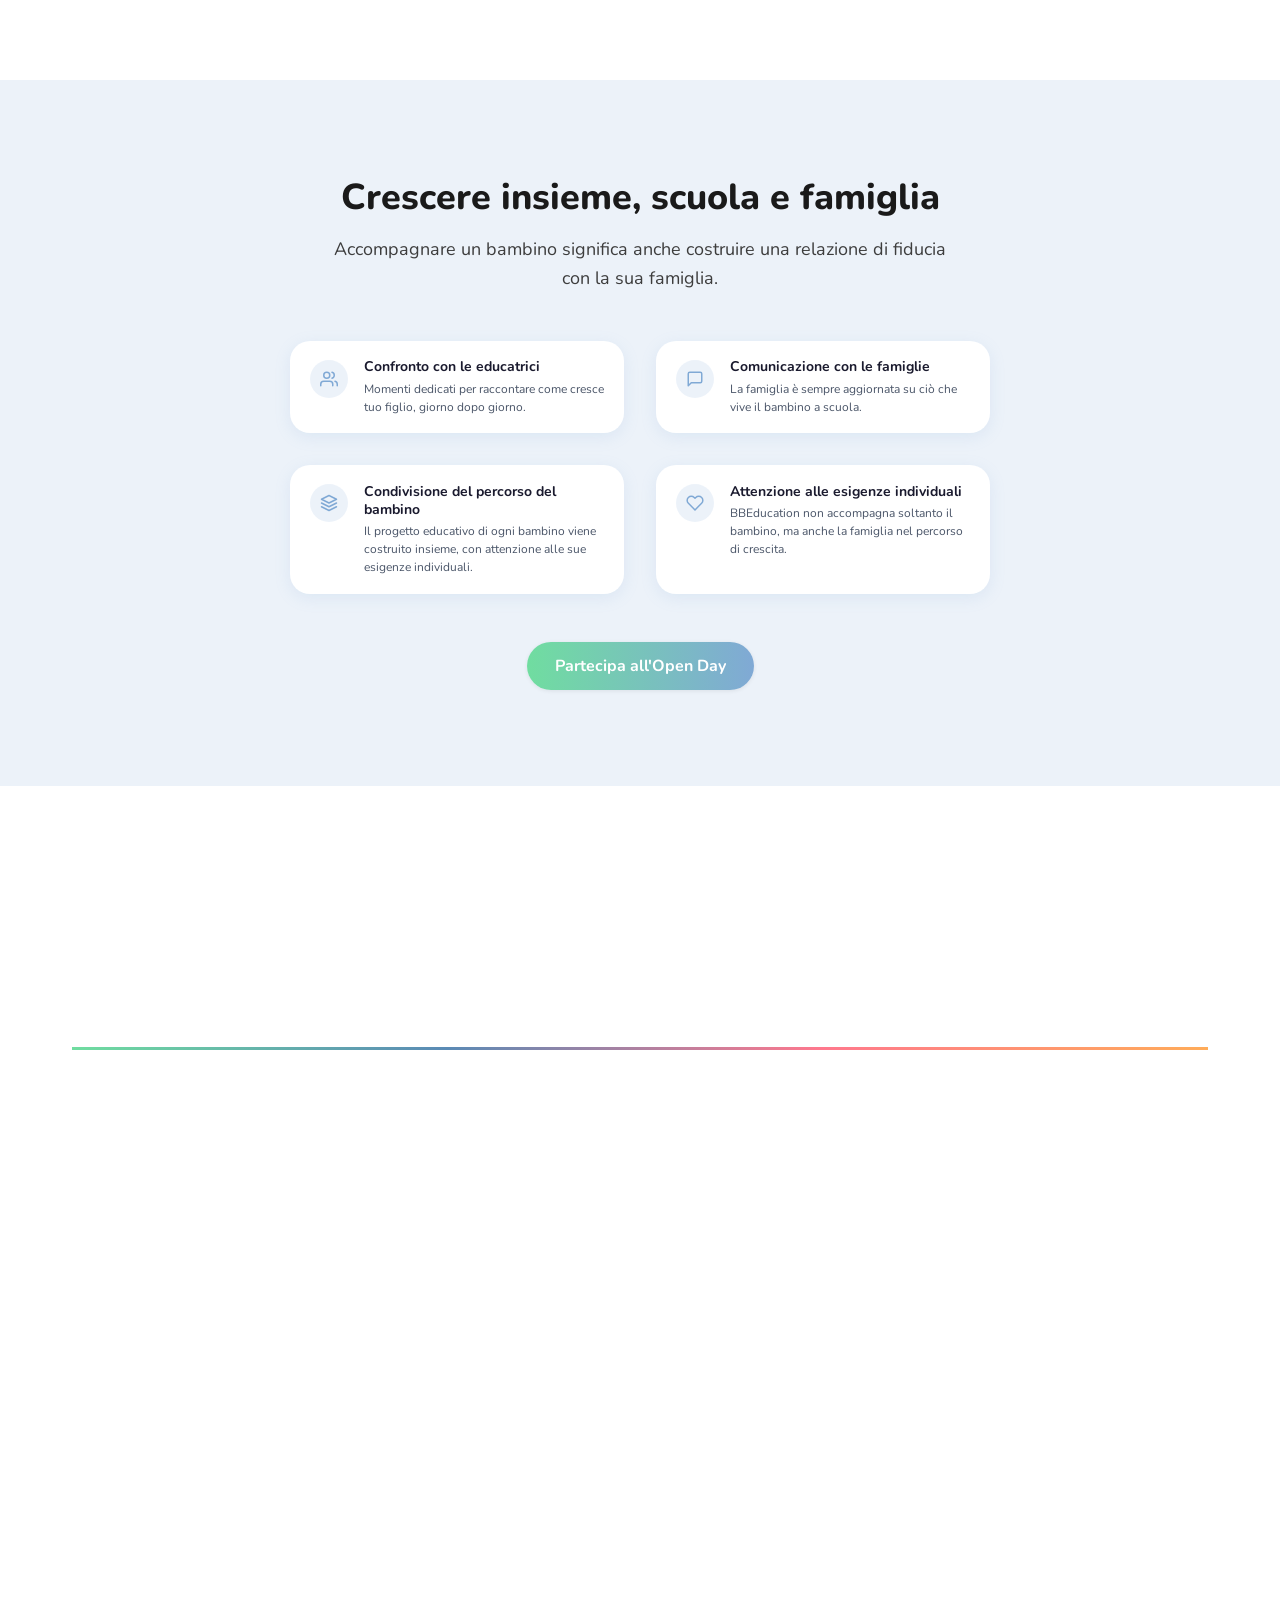
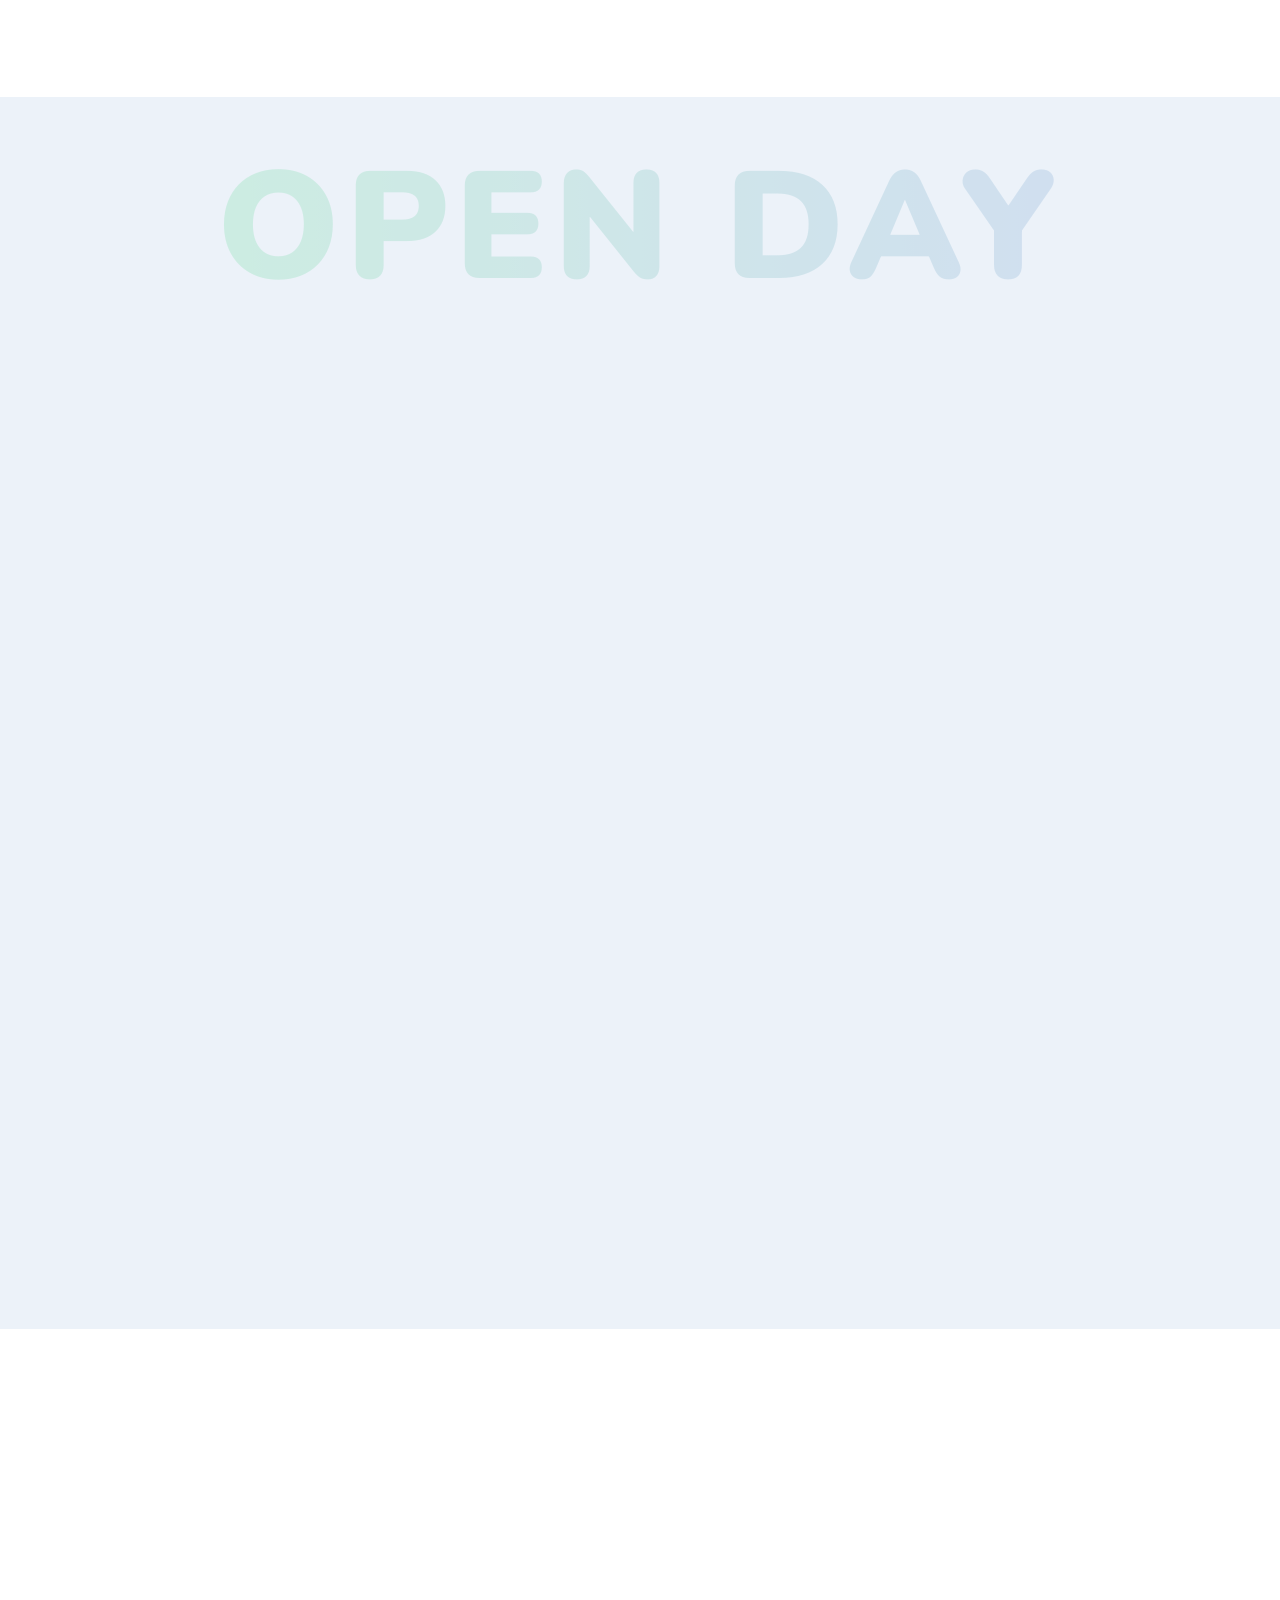
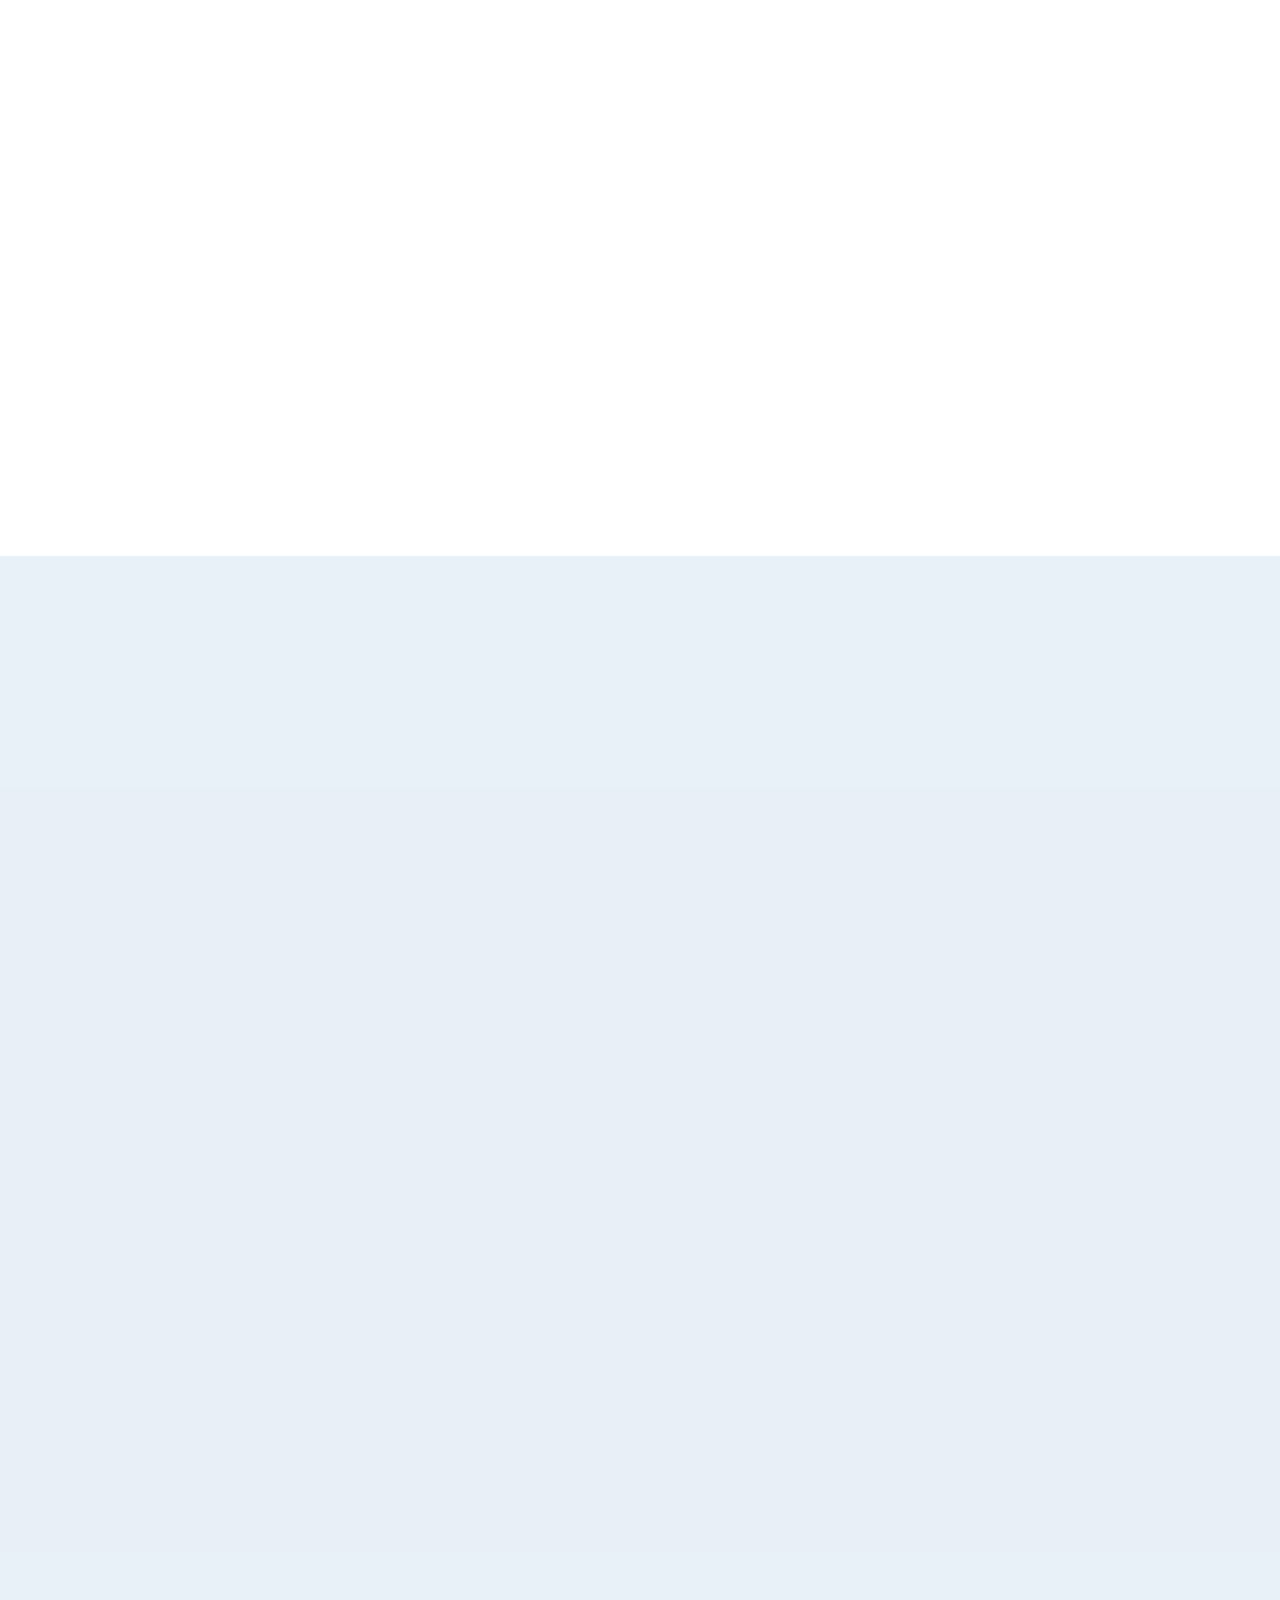
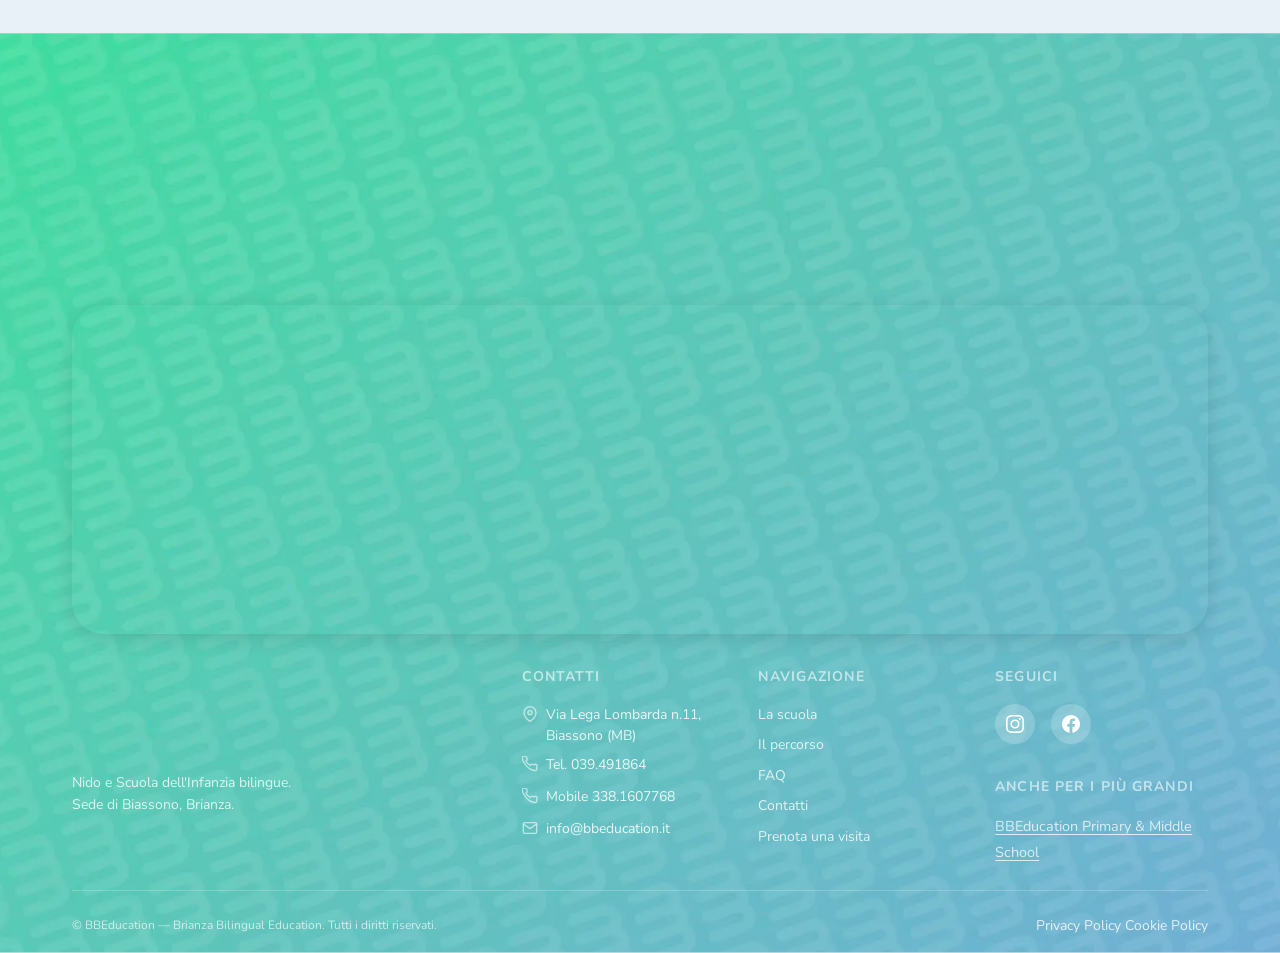
==== commit c60e79e7: "sync root HTML/CSS con modifiche landing: form, campi, hero, gradient - index.html: nuovi campi hero" ====
--- a/index.html
+++ b/index.html
@@ -1,4 +1,4 @@
-<!DOCTYPE html>
+﻿<!DOCTYPE html>
 <html lang="it">
 <head>
   <meta charset="UTF-8">
@@ -18,7 +18,7 @@
 
   <!-- Performance: preload critical font & LCP image -->
   <link rel="preload" href="Font/Nunito-VariableFont_wght.ttf" as="font" type="font/ttf" crossorigin="anonymous">
-  <link rel="preload" href="fotobaby/1.webp" as="image">
+  <link rel="preload" href="fotobaby/babyhero.webp" as="image">
 
   <!-- Styles -->
   <link rel="stylesheet" href="css/tokens.css">
@@ -152,6 +152,14 @@
       #open-day .oda-panel--agenda,
       #open-day .oda-panel--form { flex: 1 1 50% !important; }
     }
+    /* Radio group "Sei interessato/a" */
+    .percorso-radio-group { display: flex; gap: 1.5rem; flex-wrap: wrap; margin-top: 0.5rem; }
+    .percorso-radio-group label { display: flex; align-items: center; gap: 0.5rem; font-weight: 400; cursor: pointer; font-size: var(--text-base); }
+    .percorso-radio-group input[type="radio"] { accent-color: #80a9d5; width: 1.1em; height: 1.1em; cursor: pointer; flex-shrink: 0; }
+    @media (max-width: 639px) { .percorso-radio-group { gap: 0.75rem 1rem; } }
+    @media (max-width: 659px) { .hs-form .form-textarea { min-height: 140px; } }
+    @media (max-width: 767px) { .form-textarea { min-height: 120px; } }
+    @media (max-width: 1042px) { .hero--split { min-height: 0 !important; height: auto !important; } }
     /* Form panel: comportamento slide-up uguale a PMS (gestito da initFormPanel in app.js) */
     /* 3 — Crescere insieme, scuola e famiglia */
     #famiglie { background: rgba(128,169,213,0.15) !important; }
@@ -241,7 +249,7 @@
       margin-top: 2rem !important;
     }
     #open-day .oda-panel--agenda .container { padding-top: 2rem !important; }
-    #open-day .oda-panel--form { background: url('gradientiepatternbaby/patterngradientebaby.webp') center / cover no-repeat !important; padding-top: 80px !important; padding-bottom: 80px !important; }
+    #open-day .oda-panel--form { background: url('gradientiepattern/patterngradientebaby.webp') center / cover no-repeat !important; padding-top: 80px !important; padding-bottom: 80px !important; }
     @media (max-width: 767px) { #open-day .oda-panel--form { padding-top: 48px !important; padding-bottom: 48px !important; } }
     #booking-form-section { margin-top: 0 !important; }
     #open-day .oda-panel--form .section__header { margin-bottom: 2rem !important; }
@@ -361,7 +369,7 @@
        HERO — pattern Baby e gradiente CTA verde/azzurro
     ════════════════════════════════════════════════════════════ */
     .hs-right {
-      background-image: url('gradientiepatternbaby/patterngradientebaby.webp') !important;
+      background-image: url('gradientiepattern/patterngradientebaby.webp') !important;
       background-size: cover !important;
       background-position: center !important;
     }
@@ -438,7 +446,7 @@
       <!-- Colonna sinistra: immagine + overlay + testo -->
       <div class="hs-left">
         <img
-          src="fotobaby/1.webp"
+          src="fotobaby/babyhero.webp"
           alt=""
           class="hs-left__img"
           width="840"
@@ -464,6 +472,14 @@
           <form id="hero-booking-form" class="hs-form" novalidate>
 
             <div class="form-field">
+              <label class="form-label" for="hero-name">
+                Nome e cognome <span class="required-marker" aria-hidden="true">*</span>
+              </label>
+              <input type="text" id="hero-name" class="form-input" autocomplete="name"
+                required aria-required="true" placeholder="es. Marco Rossi">
+            </div>
+
+            <div class="form-field">
               <label class="form-label" for="hero-date">
                 Data Open Day <span class="required-marker" aria-hidden="true">*</span>
               </label>
@@ -473,11 +489,30 @@
             </div>
 
             <div class="form-field">
-              <label class="form-label" for="hero-name">
-                Nome e cognome <span class="required-marker" aria-hidden="true">*</span>
+              <fieldset style="border:none; padding:0; margin:0;">
+                <legend class="form-label">
+                  Sei interessato a <span class="required-marker" aria-hidden="true">*</span>
+                </legend>
+                <div class="percorso-radio-group">
+                  <label>
+                    <input type="radio" name="hero-interesse" value="nido" required> Nido
+                  </label>
+                  <label>
+                    <input type="radio" name="hero-interesse" value="infanzia"> Infanzia
+                  </label>
+                  <label>
+                    <input type="radio" name="hero-interesse" value="entrambi"> Entrambi
+                  </label>
+                </div>
+              </fieldset>
+            </div>
+
+            <div class="form-field">
+              <label class="form-label" for="hero-child-year">
+                Anno di nascita del bambino/a <span class="required-marker" aria-hidden="true">*</span>
               </label>
-              <input type="text" id="hero-name" class="form-input" autocomplete="name"
-                required aria-required="true" placeholder="es. Marco Rossi">
+              <input type="text" id="hero-child-year" class="form-input" autocomplete="off"
+                inputmode="numeric" required aria-required="true" placeholder="es. 2020-2026">
             </div>
 
             <div class="form-field">
@@ -494,21 +529,6 @@
               </label>
               <input type="email" id="hero-email" class="form-input" autocomplete="email"
                 required aria-required="true" placeholder="es. marco@email.it">
-            </div>
-
-            <div class="form-field">
-              <label class="form-label" for="hero-child-age">
-                Età del bambino <span class="required-marker" aria-hidden="true">*</span>
-              </label>
-              <select id="hero-child-age" class="form-select" required aria-required="true">
-                <option value="" disabled selected>Seleziona</option>
-                <option value="0-1">0–1 anni (Nido piccoli)</option>
-                <option value="1-2">1–2 anni (Nido medi)</option>
-                <option value="2-3">2–3 anni (Nido grandi)</option>
-                <option value="3-4">3–4 anni (Scuola dell'Infanzia — 1°)</option>
-                <option value="4-5">4–5 anni (Scuola dell'Infanzia — 2°)</option>
-                <option value="5-6">5–6 anni (Scuola dell'Infanzia — 3°)</option>
-              </select>
             </div>
 
             <div class="form-field hs-form__message">
@@ -827,7 +847,7 @@
         <div class="continuita-path">
           <div class="continuita-step continuita-step--active continuita-step--anim">
             <div class="continuita-step__img-wrap">
-              <img src="fotobaby/baby.webp" alt="Bambini al Baby" class="continuita-step__img" loading="lazy" width="400" height="300">
+              <img src="fotobaby/babytimeline1.webp" alt="Bambini al Baby" class="continuita-step__img" loading="lazy" width="400" height="300">
             </div>
             <span class="continuita-step__badge pms-badge--baby">0–6</span>
             <strong class="continuita-step__label pms-label--baby">Baby</strong>
@@ -835,7 +855,7 @@
           </div>
           <div class="continuita-step continuita-step--anim" style="--step-delay:0.28s">
             <div class="continuita-step__img-wrap">
-              <img src="fotoprimary/primary1.webp" alt="Bambini alla Primary" class="continuita-step__img" loading="lazy" width="400" height="300">
+              <img src="fotobaby/primarytimeline1.webp" alt="Bambini alla Primary" class="continuita-step__img" loading="lazy" width="400" height="300">
             </div>
             <span class="continuita-step__badge pms-badge--primary">6–11</span>
             <strong class="continuita-step__label pms-label--primary">Primary</strong>
@@ -843,7 +863,7 @@
           </div>
           <div class="continuita-step continuita-step--anim" style="--step-delay:0.52s">
             <div class="continuita-step__img-wrap">
-              <img src="fotobaby/middle.webp" alt="Ragazzi alla Middle School" class="continuita-step__img" loading="lazy" width="400" height="300">
+              <img src="fotobaby/middletimeline1.webp" alt="Ragazzi alla Middle School" class="continuita-step__img" loading="lazy" width="400" height="300">
             </div>
             <span class="continuita-step__badge pms-badge--middle">11–14</span>
             <strong class="continuita-step__label pms-label--middle">Middle School</strong>
@@ -881,7 +901,7 @@
 
           <div class="open-day-agenda" aria-label="Cosa potrai fare durante l'Open Day">
             <div class="open-day-agenda__photo-hero">
-              <img src="fotobaby/last.webp" alt="" class="open-day-agenda__photo-img" loading="lazy" decoding="async" style="object-position: center 38%;">
+              <img src="fotobaby/babyopenday.webp" alt="" class="open-day-agenda__photo-img" loading="lazy" decoding="async" style="object-position: center 38%;">
             </div>
             <p class="open-day__agenda-label fade-up">Durante l'Open Day:</p>
             <div class="open-day-agenda__badges">
@@ -984,6 +1004,7 @@
                 </p>
               </div>
 
+              <!-- Nome -->
               <div class="form-field">
                 <label class="form-label" for="booking-name">
                   Nome e cognome <span class="required-marker" aria-hidden="true">*</span>
@@ -1002,6 +1023,7 @@
                 <span class="form-error" id="booking-name-error" role="alert" aria-live="assertive"></span>
               </div>
 
+              <!-- Telefono -->
               <div class="form-field">
                 <label class="form-label" for="booking-phone">
                   Telefono <span class="required-marker" aria-hidden="true">*</span>
@@ -1021,6 +1043,7 @@
                 <span class="form-error" id="booking-phone-error" role="alert" aria-live="assertive"></span>
               </div>
 
+              <!-- Email -->
               <div class="form-field">
                 <label class="form-label" for="booking-email">
                   Email <span class="required-marker" aria-hidden="true">*</span>
@@ -1039,6 +1062,7 @@
                 <span class="form-error" id="booking-email-error" role="alert" aria-live="assertive"></span>
               </div>
 
+              <!-- Età del bambino -->
               <div class="form-field">
                 <label class="form-label" for="booking-child-age">
                   Età del bambino <span class="required-marker" aria-hidden="true">*</span>
@@ -1474,3 +1498,5 @@
 
 </body>
 </html>
+
+
--- a/css/style.css
+++ b/css/style.css
@@ -1,4 +1,4 @@
-/* ================================================================
+﻿/* ================================================================
    BBEducation — Main Stylesheet
    Landing Baby: Nido & Scuola dell'Infanzia, Biassono
    Mobile-first
@@ -401,7 +401,7 @@
   content: '';
   position: absolute;
   inset: -6%;
-  background: url('../gradientiepatternbaby/patterngradientebaby.webp') center / cover no-repeat;
+  background: url('../gradientiepattern/patterngradientebaby.webp') center / cover no-repeat;
   animation: hero-bg-in 1.6s cubic-bezier(0.22, 1, 0.36, 1) both;
   pointer-events: none;
   z-index: 0;
@@ -981,7 +981,7 @@
 
 /* Sezione con sfondo pattern (riutilizzabile) */
 .section--pattern {
-  background: url('../gradientiepatternbaby/patterngradientebaby.webp') center/cover no-repeat;
+  background: url('../gradientiepattern/patterngradientebaby.webp') center/cover no-repeat;
   padding-top: 0;
 }
 .section--pattern .section__title { color: #ffffff; }
@@ -2774,7 +2774,7 @@
    FOOTER
 --------------------------------------------------------------- */
 .site-footer {
-  background: url('../gradientiepatternbaby/patterngradientebaby.webp') center/cover no-repeat;
+  background: url('../gradientiepattern/patterngradientebaby.webp') center/cover no-repeat;
   color: var(--color-text);
   padding-block: var(--space-4) var(--space-2);
   position: relative;
@@ -3675,7 +3675,7 @@
   flex: 0 0 auto;
   display: flex;
   flex-direction: column;
-  background: url('../gradientiepatternbaby/patterngradientprimarymiddle.png') center / cover no-repeat;
+  background: url('../gradientiepattern/patterngradientebaby.webp') center / cover no-repeat;
 }
 .hs-right__content {
   flex: 1;
@@ -4537,3 +4537,4 @@
     padding-block: 48px !important;
   }
 }
+
